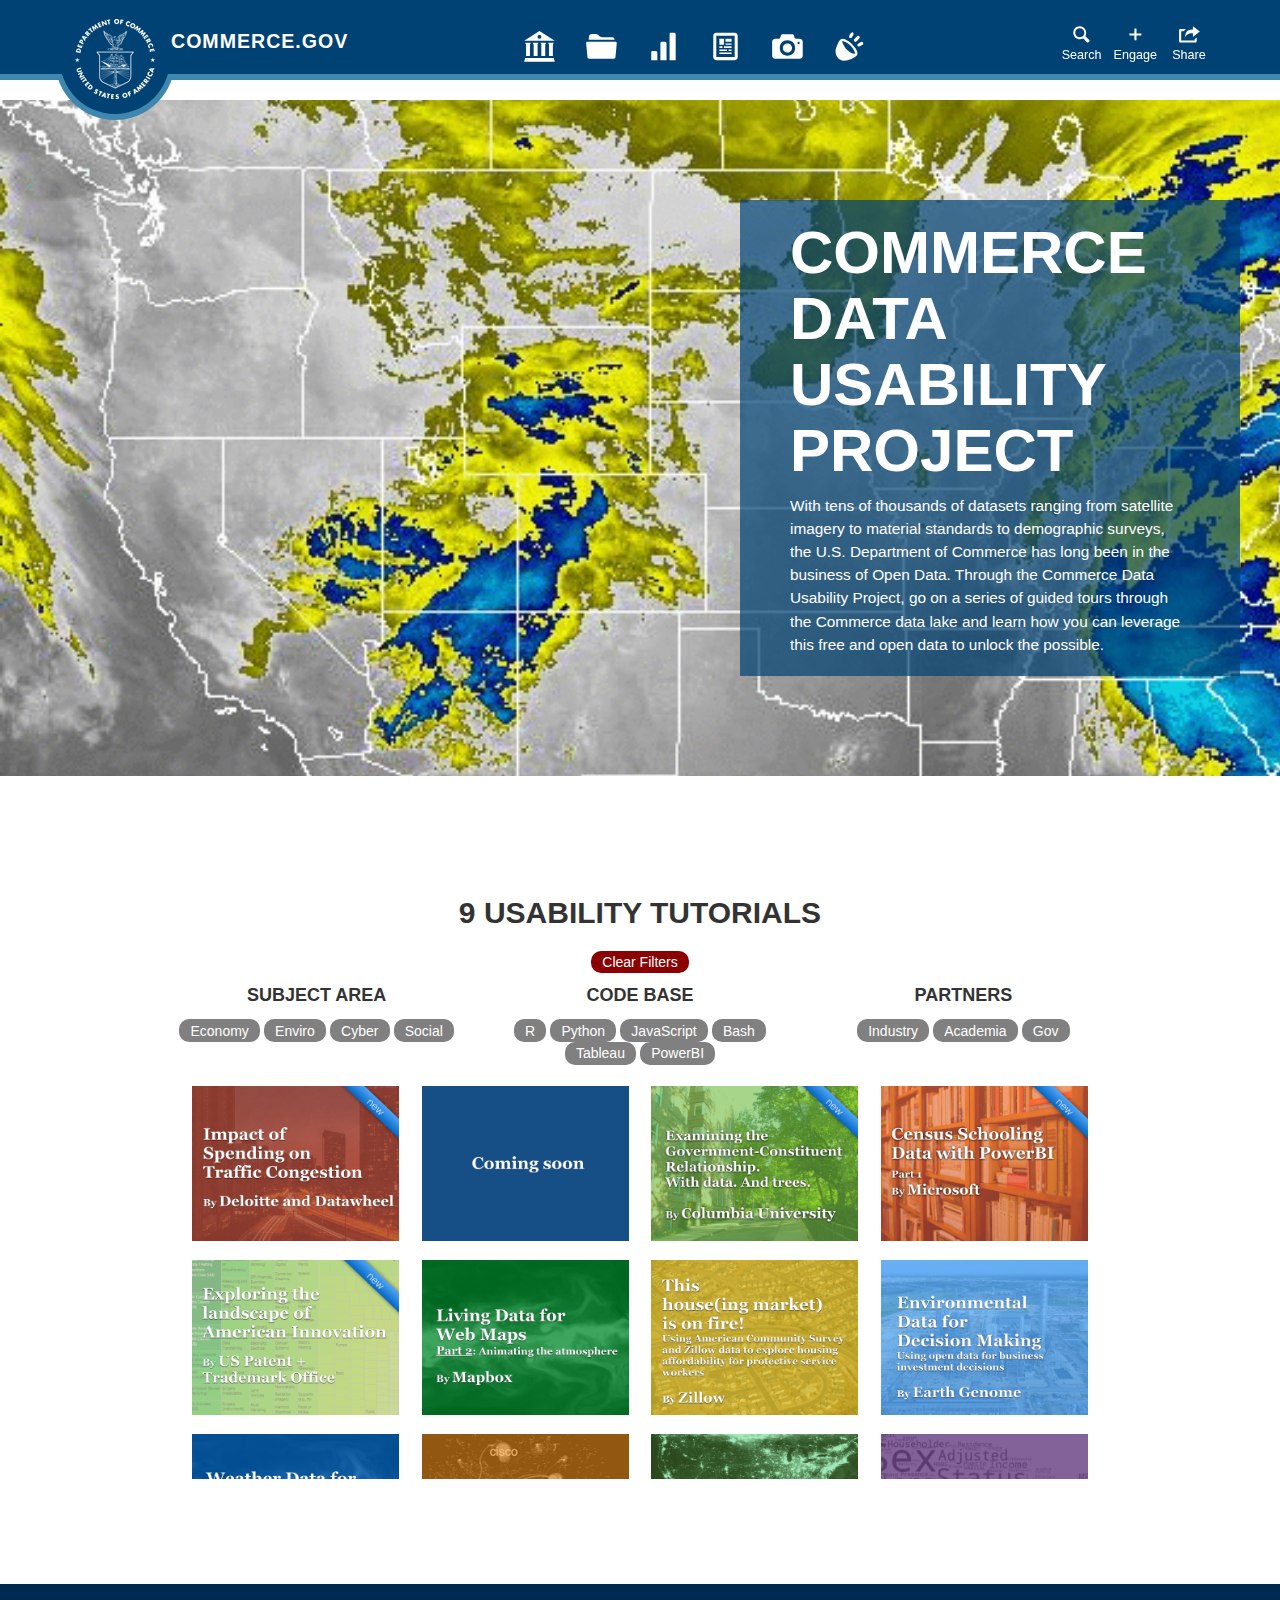
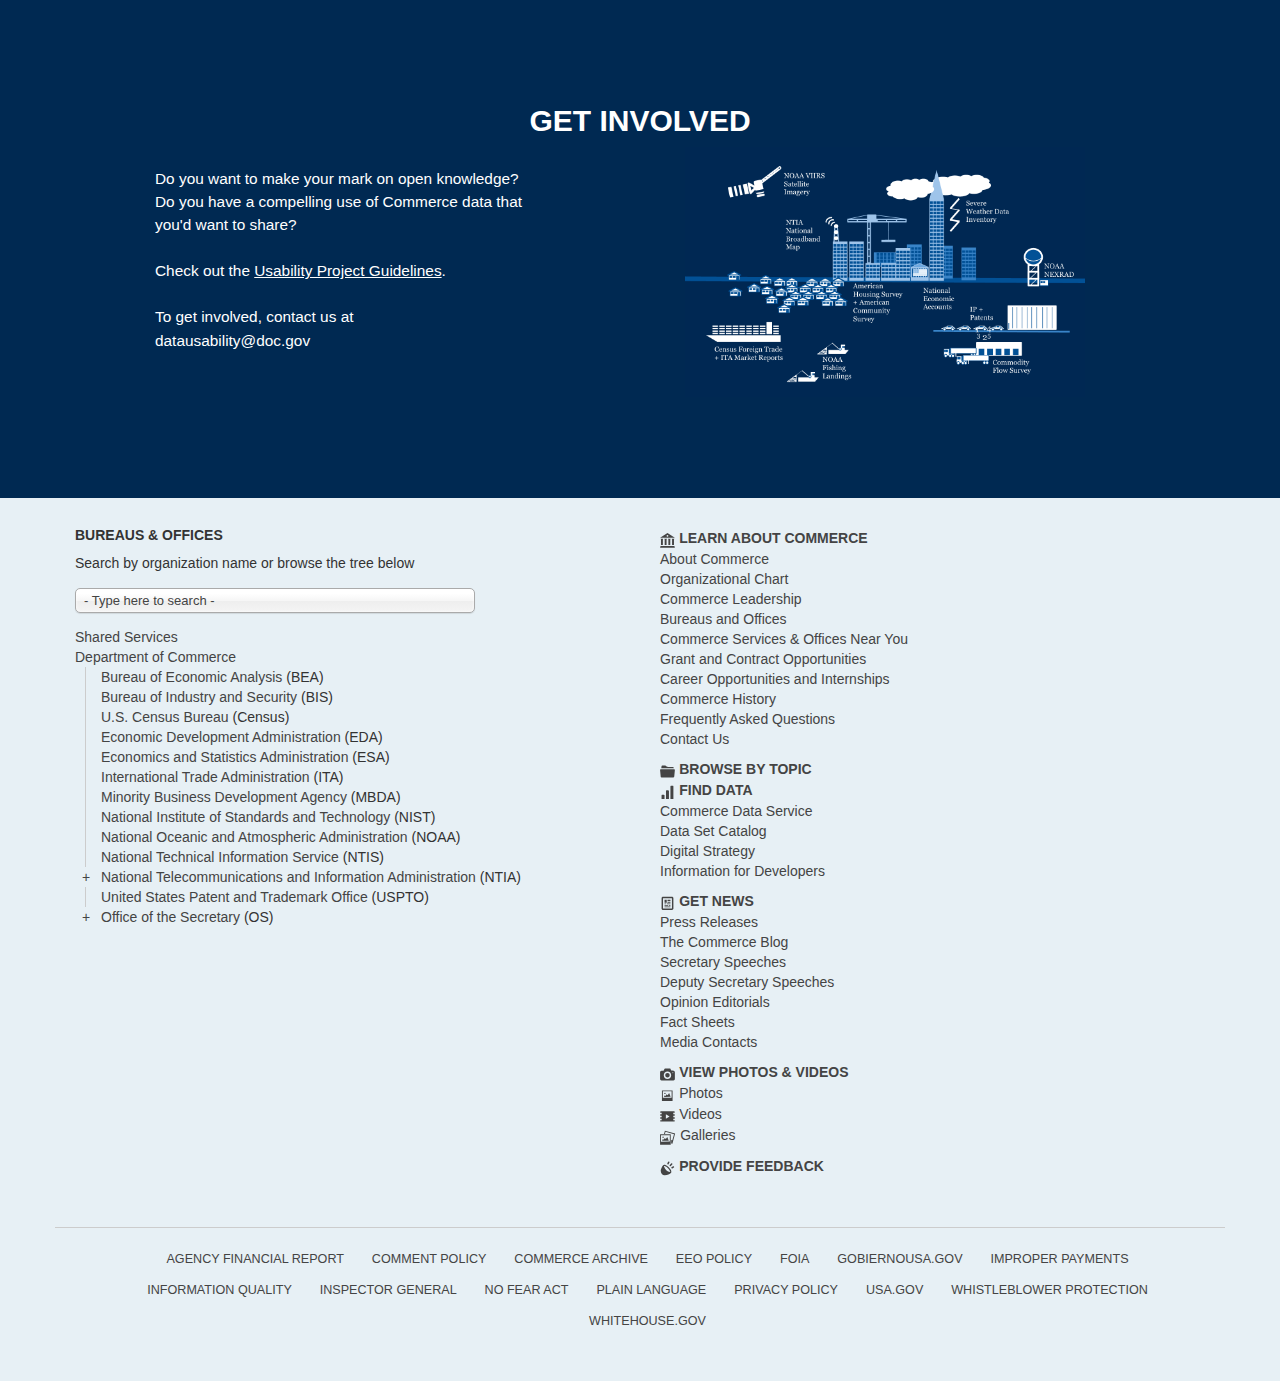
==== index.html @ dc092619 "Update index.html" ====
<!DOCTYPE html>
<!-- Commerce Data Usability Project -->
<html lang="en" dir="ltr" class="js no-touch borderradius video"><head><meta http-equiv="Content-Type" content="text/html; charset=UTF-8">
<meta http-equiv="X-UA-Compatible" content="IE=edge,chrome=1">
<meta charset="utf-8">
<meta http-equiv="X-UA-Compatible" content="IE=edge">
<link rel="shortcut icon" href="https://www.commerce.gov/sites/all/themes/doc/doc_theme/favicon.ico" type="image/vnd.microsoft.icon">
<link rel="image_src" href="img/CDS-horizontal-v2.jpg" />
<meta name="viewport" content="initial-scale=1">
<meta name="viewport" content="width=device-width, initial-scale=1.0, user-scalable=yes">
<meta name="MobileOptimized" content="width">
<meta name="description" content="The Commerce Data Usability Project">
<meta name="HandheldFriendly" content="true">
<meta name="apple-mobile-web-app-capable" content="yes">
<meta name="generator" content="Drupal 7 (http://drupal.org)">
<link rel="canonical" href="./underlying/Office of the Secretary _ Department of Commerce.html">
<link rel="shortlink" href="https://www.commerce.gov/taxonomy/term/13">
<meta property="og:site_name" content="Department of Commerce">
<meta property="og:type" content="government">
<meta property="og:url" content="https://www.commerce.gov/datausability">
<meta property="og:title" content="Commerce Data Usability Project">
<meta property="og:description" content="Moving from Open Data to Open Knowledge">
<meta name="twitter:card" content="summary_large_image">
<meta name="twitter:site" content="@CommerceGovData">
<meta name="twitter:url" content="https://twitter.com/commercegovdata">
<meta name="twitter:title" content="Commerce Data Usability Project">
<meta name="twitter:description" content="Moving from Open Data to Open Knowledge">
<meta itemprop="name" content="Commerce Data Usability Project">
<meta itemprop="description" content="Moving from Open Data to Open Knowledge">
<title>Data Usability | Department of Commerce</title>
<link type="text/css" rel="stylesheet" href="./underlying/css_xE-rWrJf-fncB6ztZfd2huxqgxu4WO-qwma6Xer30m4.css" media="all">
<link type="text/css" rel="stylesheet" href="./underlying/css_3l3rJTupUJFcm71flPyDkak3QBWPScFnQSEITGHtu1o.css" media="all">
<link type="text/css" rel="stylesheet" href="./underlying/css_KmGK7kK9g3XAfDWNd1V261sD5ZgVeOF2Fhfys8yl97k.css" media="all">
<link type="text/css" rel="stylesheet" href="./underlying/css_8bnZyU5sx3yIx67JORfs-UPjNiaw3nhNIz5Yw99R_DQ.css" media="all">
<link type="text/css" rel="stylesheet" href="./underlying/css_yvdYK71Vr4zmqyx0d7sMNmaVobNjngdI7ctX8hMaSWQ.css" media="screen">
<link type="text/css" rel="stylesheet" href="./underlying/css_w0elIXPPW_4uixrHD6P3H6nfy_ZA333vqSCBbMLv_UY.css" media="all">
<link type="text/css" rel="stylesheet" href="./underlying/css_tD2Ss9zsDpcS4juRVSKPceldVIOU-NNPRK8y5IsirkY.css" media="only screen">

<!--START DATA SERVICE SCRIPTS-->

   <!--Note that this is a custom version of bootstrap-->
    <link rel="stylesheet" href="css/bootstrap.css">

    <link rel="stylesheet" href="css/creative.css" type="text/css">
    <link rel="stylesheet" href="css/parallax.css" type="text/css">
    <script src="js/parallax.js"></script>

    <!--Google Analytics Tracking code for DataUsability Website-->
    <script>
      (function(i,s,o,g,r,a,m){i['GoogleAnalyticsObject']=r;i[r]=i[r]||function(){
      (i[r].q=i[r].q||[]).push(arguments)},i[r].l=1*new Date();a=s.createElement(o),
      m=s.getElementsByTagName(o)[0];a.async=1;a.src=g;m.parentNode.insertBefore(a,m)
      })(window,document,'script','//www.google-analytics.com/analytics.js','ga');

      ga('create', 'UA-72688808-1', 'auto');
      ga('send', 'pageview');

    </script>

<!--END -->
    
    <style>
       
        body.footie{

            font-family: "SourceSansProRegular","Helvetica Neue",Arial,Helvetica,sans-serif;
        }
        #righty{
            text-align:right;
        }
    </style>
    
<!--[if lt IE 9]>
<link type="text/css" rel="stylesheet" href="https://www.commerce.gov/sites/commerce.gov/files/css/css_udXK7NFjCeWFYpbg4hVotP895Ke37CcjuKtuYIlI6KQ.css" media="screen" />
<![endif]-->

<!--[if (lt IE 9)&(!IEMobile 7)]>
<link type="text/css" rel="stylesheet" href="https://www.commerce.gov/sites/commerce.gov/files/css/css_5vMvWmnIqnA30Imo2SwjTAr85br3rSR91p_WWH_ImlQ.css" media="screen" />
<![endif]-->

<!--[if (lt IE 8)&(!IEMobile 7)]>
<link type="text/css" rel="stylesheet" href="https://www.commerce.gov/sites/commerce.gov/files/css/css_jqGE-edCpLqbtdKPnbLhsZyhZz2jYs80i1rmxCFQ5DE.css" media="screen" />
<![endif]-->
<!--[if lt IE 9]>
<script src="/sites/all/themes/doc/doc_theme/scripts/doc-ie78.js"></script>
<![endif]-->
<!--[if lt IE 8]>
<script src="/sites/all/themes/doc/doc_theme/scripts/doc-ie7.js"></script>
<![endif]-->

<div class="fit-vids-style">­<style>               .fluid-width-video-wrapper {                 width: 100%;                              position: relative;                       padding: 0;                            }                                                                                   .fluid-width-video-wrapper iframe,        .fluid-width-video-wrapper object,        .fluid-width-video-wrapper embed {           position: absolute;                       top: 0;                                   left: 0;                                  width: 100%;                              height: 100%;                          }                                       </style></div><script async="" src="./underlying/analytics.js"></script><script src="./underlying/modernizr.min.js"></script>
<script src="./underlying/js_9G5FsdX5Potwksl8IBfHBbgZRu99vAMYBE7nrb1Yne4.js"></script>
<script src="./underlying/js_ZlCFDzQoXfm9wWS6oVWR6ThqUvOvn22eKSXxyCez-g0.js"></script>
<script src="./underlying/js_0Yo5gjQhoxE-AiSLW4QiFqOvvVXywlMJbsmLegP6238.js"></script>
<script src="./underlying/js_uyD5WwW2V7ciIQJxQmfczrhimk89Ulda8UJdKoQP7Ik.js"></script>
<script src="./underlying/js_HbE2XwzjmAgINxgddfJIkmp_TqZJiMR223hyz8f84-0.js"></script>
<script>(function(i,s,o,g,r,a,m){i["GoogleAnalyticsObject"]=r;i[r]=i[r]||function(){(i[r].q=i[r].q||[]).push(arguments)},i[r].l=1*new Date();a=s.createElement(o),m=s.getElementsByTagName(o)[0];a.async=1;a.src=g;m.parentNode.insertBefore(a,m)})(window,document,"script","//www.google-analytics.com/analytics.js","ga");ga("create", "UA-44450756-1", {"cookieDomain":"auto"});ga("set", "anonymizeIp", true);ga("send", "pageview");</script>
<script src="./underlying/js_5nZBQ0tB01aIBptbXt9EeB17jdv_ZLMDfe3PJeywAQA.js"></script>
<script src="./underlying/js_O7AMySnWcbP42_EYyHpLcyNp3scucgnHe7cT7PutAIs.js"></script><style type="text/css">cufon{text-indent:0!important;}@media screen,projection{cufon{display:inline!important;display:inline-block!important;position:relative!important;vertical-align:middle!important;font-size:1px!important;line-height:1px!important;}cufon cufontext{display:-moz-inline-box!important;display:inline-block!important;width:0!important;height:0!important;overflow:hidden!important;text-indent:-10000in!important;}cufon canvas{position:relative!important;}}@media print{cufon{padding:0!important;}cufon canvas{display:none!important;}}</style>
<script src="./underlying/js_bOjt6zaGKW3Ql601Hup9iK7fIzn0qjAbJuy9e8DrGus.js"></script>
<script>jQuery.extend(Drupal.settings, {"basePath":"\/","pathPrefix":"","ajaxPageState":{"theme":"doc_theme","theme_token":"UPDvLCcScJq-0MA6y3Mm0BX7Hb4RsLERq6ZmqdDWI_k","js":{"sites\/all\/modules\/contrib\/menu_minipanels\/js\/menu_minipanels.js":1,"sites\/all\/libraries\/qtip\/jquery.qtip-1.0.0-rc3.min.js":1,"0":1,"1":1,"https:\/\/ips-invite.iperceptions.com\/webValidator.aspx?sdfc=5d169f49-48667-5b0fb26b-53f2-483b-a40b-d984747dd023\u0026lID=1\u0026loc=4Q-WEB2\u0026cD=30\u0026rF=True\u0026iType=1\u0026domainname=1":1,"sites\/all\/modules\/custom\/doc_font_check\/doc_font_check.js":1,"2":1,"3":1,"4":1,"sites\/all\/libraries\/modernizr\/modernizr.min.js":1,"sites\/all\/modules\/contrib\/jquery_update\/replace\/jquery\/1.7\/jquery.min.js":1,"misc\/jquery.once.js":1,"misc\/drupal.js":1,"sites\/all\/libraries\/fitvids\/jquery.fitvids.js":1,"sites\/all\/modules\/contrib\/jquery_update\/replace\/ui\/ui\/minified\/jquery.ui.core.min.js":1,"sites\/all\/modules\/contrib\/jquery_update\/replace\/ui\/ui\/minified\/jquery.ui.widget.min.js":1,"sites\/all\/modules\/contrib\/jquery_update\/replace\/ui\/ui\/minified\/jquery.effects.core.min.js":1,"sites\/all\/modules\/contrib\/jquery_update\/replace\/ui\/ui\/minified\/jquery.ui.accordion.min.js":1,"sites\/all\/modules\/contrib\/jquery_update\/replace\/ui\/ui\/minified\/jquery.ui.tabs.min.js":1,"sites\/all\/modules\/contrib\/jquery_update\/replace\/ui\/ui\/minified\/jquery.effects.highlight.min.js":1,"sites\/all\/modules\/contrib\/fitvids\/fitvids.js":1,"sites\/all\/modules\/contrib\/back_to_top\/js\/back_to_top.js":1,"misc\/collapse.js":1,"sites\/all\/modules\/contrib\/views_slideshow\/js\/views_slideshow.js":1,"sites\/all\/libraries\/chosen\/chosen.jquery.min.js":1,"sites\/all\/modules\/contrib\/ctools\/js\/collapsible-div.js":1,"sites\/all\/modules\/contrib\/field_group\/field_group.js":1,"sites\/all\/modules\/contrib\/ctools\/js\/jump-menu.js":1,"sites\/all\/modules\/contrib\/views_tree\/js\/collapsible.js":1,"sites\/all\/modules\/contrib\/google_analytics\/googleanalytics.js":1,"5":1,"sites\/all\/modules\/contrib\/menu_minipanels\/js\/menu_minipanels.callbacks.js":1,"sites\/all\/modules\/contrib\/table_trash\/js\/table_trash.js":1,"sites\/all\/modules\/contrib\/table_trash\/libraries\/variants\/js\/jquery.dataTables.bugfixed.min.js":1,"sites\/all\/modules\/contrib\/table_trash\/libraries\/variants\/js\/FixedHeader.bugfixed.min.js":1,"sites\/all\/libraries\/datatables\/extras\/FixedColumns\/media\/js\/FixedColumns.min.js":1,"sites\/all\/libraries\/datatables\/extras\/TableTools\/media\/js\/TableTools.min.js":1,"sites\/all\/libraries\/datatables\/extras\/ColReorder\/media\/js\/ColReorderWithResize.js":1,"sites\/all\/modules\/contrib\/table_trash\/libraries\/variants\/js\/datatables.responsive.bugfixed.js":1,"sites\/all\/libraries\/datatables-responsive\/example\/lib\/lodash\/lodash.min.js":1,"sites\/all\/modules\/contrib\/joyride\/inc\/js\/joyride_start_link.js":1,"sites\/all\/modules\/contrib\/chosen\/chosen.js":1,"sites\/all\/themes\/doc\/doc_theme\/scripts\/doc-prevent-multiple-submit.js":1,"sites\/all\/themes\/doc\/doc_theme\/scripts\/doc-show-hide-more.js":1,"sites\/all\/themes\/doc\/doc_theme\/scripts\/doc-scroll.js":1,"sites\/all\/themes\/doc\/doc_theme\/scripts\/doc-media-browser.js":1,"sites\/all\/themes\/doc\/doc_theme\/scripts\/doc-menu-toggle.js":1,"sites\/all\/themes\/doc\/doc_theme\/scripts\/doc-info-toggle.js":1,"sites\/all\/themes\/doc\/doc_theme\/scripts\/doc-tags-toggle.js":1,"sites\/all\/themes\/doc\/doc_theme\/scripts\/jquery.localscroll-1.2.7.js":1,"sites\/all\/themes\/doc\/doc_theme\/scripts\/jquery.scrollTo-1.4.3.1.js":1,"sites\/all\/themes\/doc\/doc_theme\/scripts\/doc-scroll-anchors.js":1,"sites\/all\/themes\/doc\/doc_theme\/scripts\/cufon\/cufon-yui.js":1,"sites\/all\/themes\/doc\/doc_theme\/scripts\/cufon\/docfont_400.font.js":1,"sites\/all\/themes\/doc\/doc_theme\/scripts\/cufon\/docfont.js":1,"sites\/all\/themes\/doc\/doc_theme\/scripts\/doc-chrome-render-bug.js":1,"sites\/all\/themes\/doc\/doc_theme\/scripts\/doc-tabs.js":1,"sites\/all\/themes\/doc\/doc_theme\/scripts\/doc-ui-effects.js":1,"sites\/all\/themes\/doc\/doc_theme\/scripts\/doc-tooltip-help.js":1,"sites\/all\/themes\/doc\/doc_theme\/scripts\/doc-icon-columns.js":1,"sites\/all\/themes\/doc\/doc_theme\/scripts\/doc-hide-empty-fieldset.js":1,"sites\/all\/themes\/doc\/doc_theme\/scripts\/doc-login-button.js":1,"sites\/all\/themes\/doc\/doc_theme\/scripts\/doc-holiday.js":1,"sites\/all\/themes\/doc\/doc_theme\/scripts\/doc-tools-menu.js":1,"sites\/all\/themes\/doc\/doc_theme\/scripts\/doc-responsive-tables.js":1,"sites\/all\/themes\/adaptivetheme\/at_core\/scripts\/scalefix.js":1},"css":{"modules\/system\/system.base.css":1,"modules\/system\/system.menus.css":1,"modules\/system\/system.messages.css":1,"modules\/system\/system.theme.css":1,"sites\/all\/libraries\/chosen\/chosen.css":1,"sites\/all\/modules\/contrib\/chosen\/css\/chosen-drupal.css":1,"misc\/ui\/jquery.ui.core.css":1,"misc\/ui\/jquery.ui.theme.css":1,"misc\/ui\/jquery.ui.accordion.css":1,"misc\/ui\/jquery.ui.tabs.css":1,"sites\/all\/modules\/contrib\/calendar\/css\/calendar_multiday.css":1,"modules\/comment\/comment.css":1,"sites\/all\/modules\/contrib\/date\/date_api\/date.css":1,"sites\/all\/modules\/contrib\/date\/date_popup\/themes\/datepicker.1.7.css":1,"sites\/all\/modules\/contrib\/date\/date_repeat_field\/date_repeat_field.css":1,"sites\/all\/modules\/custom\/doc_font_check\/doc_font_check.css":1,"modules\/field\/theme\/field.css":1,"sites\/all\/modules\/contrib\/fitvids\/fitvids.css":1,"modules\/node\/node.css":1,"modules\/search\/search.css":1,"modules\/user\/user.css":1,"sites\/all\/modules\/contrib\/views\/css\/views.css":1,"sites\/all\/modules\/contrib\/back_to_top\/css\/back_to_top.css":1,"sites\/all\/modules\/contrib\/accordion_menu\/accordion_menu.css":1,"sites\/all\/modules\/contrib\/ckeditor\/css\/ckeditor.css":1,"sites\/all\/modules\/contrib\/ctools\/css\/ctools.css":1,"sites\/all\/modules\/contrib\/openlayers_proximity\/openlayers_proximity.css":1,"sites\/all\/modules\/contrib\/panels\/css\/panels.css":1,"sites\/all\/modules\/contrib\/tagclouds\/tagclouds.css":1,"sites\/all\/modules\/contrib\/views_slideshow\/views_slideshow.css":1,"sites\/all\/modules\/contrib\/field_group\/field_group.css":1,"sites\/all\/modules\/contrib\/addressfield\/addressfield.css":1,"modules\/taxonomy\/taxonomy.css":1,"sites\/all\/modules\/contrib\/ctools\/css\/collapsible-div.css":1,"sites\/all\/modules\/contrib\/views_tree\/css\/collapsible.css":1,"sites\/all\/modules\/contrib\/panels\/plugins\/layouts\/onecol\/onecol.css":1,"sites\/all\/modules\/contrib\/menu_minipanels\/css\/menu_minipanels.css":1,"sites\/all\/libraries\/datatables-responsive\/files\/css\/datatables.responsive.css":1,"sites\/all\/themes\/adaptivetheme\/at_core\/css\/at.layout.css":1,"sites\/all\/themes\/doc\/doc_theme\/css\/global.base.css":1,"sites\/all\/themes\/doc\/doc_theme\/css\/global.styles.css":1,"sites\/all\/themes\/doc\/doc_theme\/doc_galleria_theme\/galleria.doc.css":1,"sites\/all\/themes\/doc\/doc_theme\/fonts\/docfont\/docfont.css":1,"sites\/all\/themes\/doc\/doc_theme\/fonts\/source-sans-pro\/stylesheet.css":1,"sites\/all\/themes\/doc\/doc_theme\/css\/colors.css":1,"sites\/all\/themes\/doc\/doc_theme\/css\/color_scheme.css":1,"public:\/\/adaptivetheme\/doc_theme_files\/doc_theme.responsive.layout.css":1,"public:\/\/adaptivetheme\/doc_theme_files\/doc_theme.responsive.styles.css":1,"public:\/\/adaptivetheme\/doc_theme_files\/doc_theme.lt-ie9.layout.css":1,"sites\/all\/themes\/doc\/doc_theme\/css\/lt-ie9.css":1,"sites\/all\/themes\/doc\/doc_theme\/css\/lt-ie8.css":1}},"field_group":{"div":"full"},"chosen":{"selector":"select:visible\r\nselect:not([name*=\u0027day\u0027],[name*=\u0027year\u0027],[name*=\u0027month\u0027],[name$=\u0027_op\u0027],[name*=\u0027items_per_page\u0027])","minimum_single":5,"minimum_multiple":5,"minimum_width":200,"options":{"disable_search":false,"disable_search_threshold":0,"search_contains":true,"placeholder_text_multiple":"Choose some options","placeholder_text_single":"Choose an option","no_results_text":"No results match","inherit_select_classes":true}},"urlIsAjaxTrusted":{"\/office-secretary":true,"\/":true,"https:\/\/search.commerce.gov\/search":true},"back_to_top":{"back_to_top_button_trigger":"100","back_to_top_prevent_on_mobile":0,"back_to_top_prevent_in_admin":0,"back_to_top_button_type":"image","back_to_top_button_text":"Back to top","#attached":{"library":[["system","ui"]]}},"views_tree_setting":{"doc_orgs_groups":"collapsed"},"fitvids":{"custom_domains":[],"selectors":["body"],"simplifymarkup":true},"googleanalytics":{"trackOutbound":1,"trackMailto":1,"trackDownload":1,"trackDownloadExtensions":"7z|aac|arc|arj|asf|asx|avi|bin|csv|doc|exe|flv|gif|gz|gzip|hqx|jar|jpe?g|js|mp(2|3|4|e?g)|mov(ie)?|msi|msp|pdf|phps|png|ppt|qtm?|ra(m|r)?|sea|sit|tar|tgz|torrent|txt|wav|wma|wmv|wpd|xls|xml|z|zip"},"menuMinipanels":{"panels":{"panel_664":{"position":{"target":"false","target_custom":"","type":"absolute","corner":{"target":"rightBottom","tooltip":"rightTop"}},"show":{"delay":"0","when":{"event":"click"},"effect":{"type":"false","length":"0"}},"hide":{"delay":"60000","effect":{"type":"false","length":"0"}},"style":{"name":"light","width":{"min":"0","max":"500"},"border":{"width":"0","color":"#d3d3d3","radius":"0"}},"mlid":"664"},"panel_1121":{"position":{"target":"false","target_custom":"","type":"absolute","corner":{"target":"bottomRight","tooltip":"rightTop"}},"show":{"delay":"0","when":{"event":"click"},"effect":{"type":"false","length":"0"}},"hide":{"delay":"60000","effect":{"type":"false","length":"0"}},"style":{"name":"light","width":{"min":"0","max":"250"},"border":{"width":"3","color":"#d3d3d3","radius":"0"}},"mlid":"1121"}}},"table_trash":{".table-export-col1 table,table.table-export-col1":{"sDom":"T\u003C\u0022clear\u0022\u003Elfrtip","bFilter":1,"bSort":true,"bPaginate":false,"sPaginationType":"","iDisplayLength":-1,"bLengthChange":false,"bFixedHeader":false,"oTableTools":{"sSwfPath":"\/sites\/all\/libraries\/datatables\/extras\/TableTools\/media\/swf\/copy_csv_xls_pdf.swf"},"iExpandCol":0,"iBreakpointPhone":480,"iBreakpointTablet":768,"aiHideColsTablet":[2,3,4,5,6,7,8],"aiHideColsPhone":[1,2,3,4,5,6,7,8]},".table-export-col2 table, table.table-export-col2":{"sDom":"T\u003C\u0022clear\u0022\u003Elfrtip","bFilter":1,"bSort":true,"bPaginate":false,"sPaginationType":"","iDisplayLength":-1,"bLengthChange":false,"bFixedHeader":false,"oTableTools":{"sSwfPath":"\/sites\/all\/libraries\/datatables\/extras\/TableTools\/media\/swf\/copy_csv_xls_pdf.swf"},"iExpandCol":1,"iBreakpointPhone":480,"iBreakpointTablet":768,"aiHideColsTablet":[2,3,4,5,6,7,8],"aiHideColsPhone":[0,2,3,4,5,6,7,8]}},"adaptivetheme":{"doc_theme":{"layout_settings":{"bigscreen":"three-col-grail","tablet_landscape":"three-col-grail","tablet_portrait":"one-col-vert","smalltouch_landscape":"one-col-vert","smalltouch_portrait":"one-col-stack"},"media_query_settings":{"bigscreen":"only screen and (min-width:1025px)","tablet_landscape":"only screen and (min-width:769px) and (max-width:1024px)","tablet_portrait":"only screen and (min-width:481px) and (max-width:768px)","smalltouch_landscape":"only screen and (min-width:321px) and (max-width:480px)","smalltouch_portrait":"only screen and (max-width:320px)"}}}});</script>
<!-- We participate in the US government's analytics program. See the data at analytics.usa.gov. --><script src="./underlying/Universal-Federated-Analytics-Min.js" type="text/javascript" id="_fed_an_ua_tag"></script><!--[if lte IE 8]>
<script src="https://www.commerce.gov/sites/all/themes/doc/doc_theme/scripts/pie/PIE.js?o17z2r"></script>
<script src="https://www.commerce.gov/sites/all/themes/doc/doc_theme/scripts/doc-ie-corners.js?o17z2r"></script>
<![endif]-->
<!--[if lt IE 9]>
<script src="https://www.commerce.gov/sites/all/themes/adaptivetheme/at_core/scripts/html5.js?o17z2r"></script>
<![endif]-->
<script type="text/javascript" src="./underlying/remote.loader.js"></script><link type="text/css" href="./underlying/sayt.css" rel="stylesheet" media="screen"><script type="text/javascript" src="./underlying/sayt_loader_libs.js"></script><script type="text/javascript" src="./underlying/stats.js"></script></head>
<body class="html not-front not-logged-in no-sidebars page-taxonomy page-taxonomy-term page-taxonomy-term- page-taxonomy-term-13 sidebar-second atr-7.x-3.x atv-7.x-3.2 site-name-department-of-commerce section-office-secretary jquery-once-1-processed font font-checked">
  <div id="skip-link" class="nocontent">
    <a href="https://www.commerce.gov/office-secretary#main-content" class="element-invisible element-focusable">Skip to main content</a>
  </div>
    
<div id="page-wrapper">
  <div id="page" class="page">

    <div id="header-wrapper">
      <div class="container clearfix">
        <header id="header" class="clearfix" role="banner">

                      <!-- start: Branding -->
            <div id="branding" class="branding-elements clearfix circle-logo" style="padding: 0px;">

                              <div id="logo">
                  <div class="inner-logo-wrapper">
                    <a href="https://www.commerce.gov/"><img class="site-logo" src="./underlying/logo.png" alt="Department of Commerce"></a>                  </div>
                </div>
              
                              <!-- start: Site name and Slogan hgroup -->
                <hgroup class="h-group" id="name-and-slogan">

                                      <h1 class="alt-sitename"><a class="active" title="Home page" href="https://www.commerce.gov/">Commerce.gov</a></h1>
                  
                                      <h1 id="site-name"><a href="https://www.commerce.gov/" title="Home page">Department of Commerce</a></h1>
                  
                  
                  
                </hgroup><!-- /end #name-and-slogan -->
              

            </div><!-- /end #branding -->
                  <div class="region region-header"><div class="region-inner clearfix"><nav id="block-system-main-menu" class="block block-system block-menu odd first block-count-1 block-region-header block-main-menu" role="navigation"><div class="block-inner clearfix">  
      <h2 class="block-title">Main menu</h2>
  
  <ul class="menu clearfix"><li class="first leaf menu1113 joyride-start-link"><a href="https://www.commerce.gov/%23" title="Take a tour of this page" class="icon-binoculars menu-highlight joyride-start-link blink"><div class="menu-link-wrapper"><span>Take a Tour</span></div></a></li>
<li class="collapsed menu672"><a href="https://www.commerce.gov/about" class="icon-commerce-bldg"><div class="menu-link-wrapper"><span>Learn About Commerce</span></div></a></li>
<li class="leaf menu1179"><a href="https://www.commerce.gov/topics" class="icon-folder"><div class="menu-link-wrapper"><span>Browse by Topic</span></div></a></li>
<li class="collapsed menu780"><a href="https://www.commerce.gov/economicindicators" class="icon-bar"><div class="menu-link-wrapper"><span>Find Data</span></div></a></li>
<li class="leaf menu528"><a href="https://www.commerce.gov/news" class="icon-news"><div class="menu-link-wrapper"><span>Get News</span></div></a></li>
<li class="expanded menu723"><a href="https://www.commerce.gov/media" class="icon-camera" fonticon="0"><div class="menu-link-wrapper"><span>View Photos &amp; Videos</span></div></a><ul class="menu clearfix"><li class="first leaf menu881"><a href="https://www.commerce.gov/media/photos" class="icon-image"><div class="menu-link-wrapper"><span>Photos</span></div></a></li>
<li class="leaf menu879"><a href="https://www.commerce.gov/media/videos" class="icon-video"><div class="menu-link-wrapper"><span>Videos</span></div></a></li>
<li class="last leaf menu880"><a href="https://www.commerce.gov/media/galleries" class="icon-gallery"><div class="menu-link-wrapper"><span>Galleries</span></div></a></li>
</ul></li>
<li class="last leaf menu719"><a href="https://www.commerce.gov/form/commercegov-feedback" class="icon-sound" fonticon="0"><div class="menu-link-wrapper"><span>Provide Feedback</span></div></a></li>
</ul>
  </div></nav><nav id="block-menu-menu-tools" class="block block-menu even last block-count-2 block-region-header block-menu-tools" role="navigation"><div class="block-inner clearfix">  
      <h2 class="block-title">Tools</h2>
  
  <ul class="menu clearfix"><li class="first leaf menu502"><a href="https://www.commerce.gov/search" class="search icon-search menu-minipanel menu-minipanel-664 minipanel-processed"><div class="menu-link-wrapper"><span>Search</span></div></a></li>
<li class="leaf menu670"><a href="https://www.commerce.gov/engage" class="icon-plus menu-minipanel menu-minipanel-1121 minipanel-processed" fonticon="0"><div class="menu-link-wrapper"><span>Engage</span></div></a></li>
<li class="last leaf menu696"><a href="http://www.addthis.com/bookmark.php?v=300&amp;winname=addthis&amp;pub=ra-4e384dd26e6802bf" title="Share this page to your favorite social tools" class="icon-export" target="_blank"><div class="menu-link-wrapper"><span>Share</span></div></a></li>
</ul>
  </div></nav></div></div>
        </header>
      </div>
    </div>

    
<!--DATA SERVICE: START-->

<!--Intro section-->
     <section class=" datacorps scroll">
        <div class="container" id="righty">
                    <div class="row">

                        <div class="col-lg-7 col-md-5 col-sm-4 col-xs-0 text-right boxer">

                        </div>
                        <div class="col-lg-5 col-md-7 col-sm-8 col-xs-12    text-left boxer" style="background-color: rgba(0, 66, 115, 0.7);color:white">
                            <div class="service-box"  >
                                <h2><span style="font-size:200%;font-weight:100%" >
                                    COMMERCE<br>DATA <br>USABILITY <br>PROJECT</span></h2>
                                <p style="font-size:110%"> With tens of thousands of datasets ranging from satellite imagery to material standards to demographic surveys, the U.S. Department of Commerce has long been in the business of Open Data. Through the Commerce Data Usability Project, go on a series of guided tours through the Commerce data lake and learn how you can leverage this free and open data to unlock the possible.</p><br>
                            </div>
                        </div>
                    </div>
                </div>
    </section>
      

<!-- Intro Section-->
<!--<section class="bg-primary datacorps" id="about">
        <div class="container">
            <div class="row">
                    <div class="col-lg-6 col-md-5 ">
                            <div class="service-box">
                                <h2><font color = "white" style>
                                    FROM OPEN DATA <br> TO OPEN KNOWLEDGE</font></h2>

                                <p color = "white" style="font-size:110%" >Open data is just the first step to opening up knowledge, and here at the U.S. Department of Commerce, we believe that contextualization and illumination are a critical part of data delivery. Ready to build the next big thing? Get off to a running start with tutorials that will walk you through each phase of the data discovery process, from initial data touch through preprocessing, joining, analysis and visualization.</p><br>

                            </div>
                        </div>
                   <div class="col-lg-5 col-md-5 ">

<iframe width="560" height="315" src="https://www.youtube-nocookie.com/embed/fcvg4GpA2Qg?rel=0&amp;showinfo=0" frameborder="0" allowfullscreen></iframe>

                       </a>
                       
               
            </div>
        </div>
    </section>
-->

      
<!--Gallery Section-->
    <section class=" datacorps" >
        <div class="container">
         <div class="row">
                <div class="col-lg-12 col-md-12 text-center   boxer">
                  <h2> 9 USABILITY TUTORIALS</h2> 
                    <iframe name = "frame2"  src="mixitup/index.html"  width="100%" height="540px"  frameborder="0" scrolling="no"></iframe>
                </div>
        </div>
                        
        </div>

    </section>

<!-- Contact Section-->
<section class="bg-primary datacorps" id="contact">
        <div class="container">
            <div class="row">
                <div class="col-lg-12 text-center   boxer">
                  <h2> GET INVOLVED</h2> 
                
                </div>
            </div>
            <div class="row">
                    <div class="col-lg-6 col-md-5 ">
                         <div class="service-box">
                                <p color = "white" style="font-size:110%" class="text-left">
                                    Do you want to make your mark on open knowledge? <br>Do you have a compelling use of Commerce data that you'd want to share? <br><br>Check out the 
                                    <a href="docs/CDUP Guidelines.pdf" style="color:white" download> <strong><u>Usability Project Guidelines</u></strong></a>. <br><br>To get involved, contact us at <br><strong><a href="mailto:datausability@doc.gov " style="color:white;font-weight:500">datausability@doc.gov</a> </strong>
                                </p>
                        </div>
                </div>
                <div class="col-lg-5 col-md-5 ">
                           
                   <img alt = "diagram" src="img/Slide_v2.png" width="80%"/>
                </div>
                   <div class="col-lg-7  text-left ">
                      
                    </div>
            </div>
        </div>
    </section>
    <script src="js/bootstrap.js"></script>
 <!--DATA SERVICE: END-->

    
    
    
   

          <div id="tertiary-content-wrapper">
        <div class="container clearfix">
                    <div class="region region-tertiary-content"><div class="region-inner clearfix"><section id="block-views-doc-orgs-groups-block-1" class="block block-views odd first block-count-4 block-region-tertiary-content block-doc-orgs-groups-block-1"><div class="block-inner clearfix">  
      <h2 class="block-title">Bureaus &amp; Offices</h2>
  
  <div class="block-content content"><div class="view view-doc-orgs-groups view-id-doc_orgs_groups view-display-id-block_1 org-list collapse-level-2 view-dom-id-800fad236c953b922a757b624478c226">
            <div class="view-header">
      <p>Search by organization name or browse the tree below</p>
    </div>
  
  
      <div class="attachment attachment-before">
      <div class="view view-doc-orgs-groups view-id-doc_orgs_groups view-display-id-attachment_1">
        
  
  
      <div class="view-content">
      <form action="./underlying/Office of the Secretary _ Department of Commerce.html" method="post" id="ctools-jump-menu" accept-charset="UTF-8"><div><div class="form-item form-type-select form-item-jump">
 <select class="ctools-jump-menu-select ctools-jump-menu-change form-select ctools-jump-menu-processed chosen-processed" id="edit-jump" name="jump" style="display: none;"><option value="" selected="selected">- Type here to search -</option><option value="ff42c2b7d35d91c2383c05fab4cc6340::/bureau-economic-analysis">  
          Bureau of Economic Analysis    
          (BEA)  </option><option value="cc0e68816dbe96ed3c9e376e16253a24::/bureau-industry-and-security">  
          Bureau of Industry and Security    
          (BIS)  </option><option value="8c936ba36adf79f3f8cdf95b5f763e5d::/os/center-faith-based-and-neighborhood-partnerships">  
          Center for Faith-based and Neighborhood Partnerships    
            </option><option value="77093f1b72306546b91838cc4930ab2e::/department-commerce">  
          Department of Commerce    
            </option><option value="707f97fec30d469ada0e26ec03475f73::/economic-development-administration">  
          Economic Development Administration    
          (EDA)  </option><option value="071527e565725dc03004e7a8a71cd023::/economics-and-statistics-administration">  
          Economics and Statistics Administration    
          (ESA)  </option><option value="e0c7b33c37fd414440f90d58a5ae1b3f::/ntia/first-responder-network-authority-firstnet">  
          First Responder Network Authority (FirstNet)    
            </option><option value="b5adba8dc0048e423e258bfd4a3425d0::/international-trade-administration">  
          International Trade Administration    
          (ITA)  </option><option value="3abc27ad8d6a767aea013d8fbec5468d::/minority-business-development-agency">  
          Minority Business Development Agency    
          (MBDA)  </option><option value="9bf8b92e2da1f2148e721225f2b81de8::/national-institute-standards-and-technology">  
          National Institute of Standards and Technology    
          (NIST)  </option><option value="d0c8fcbe6f8af12275f69367a520bb5c::/national-oceanic-and-atmospheric-administration">  
          National Oceanic and Atmospheric Administration    
          (NOAA)  </option><option value="eae350a5a826193b9639523012276564::/national-technical-information-service">  
          National Technical Information Service    
          (NTIS)  </option><option value="5a38dcbf7ca0a5962094ceeffaf423f4::/national-telecommunications-and-information-administration">  
          National Telecommunications and Information Administration    
          (NTIA)  </option><option value="e1b854f8837d0714c0e66453d1c4f8da::/os/olia/native-american-affairs">  
          Native American Affairs    
            </option><option value="34258e0ed6cdc574587ae85732029a62::/os/office-business-liaison">  
          Office of Business Liaison    
          (OBL)  </option><option value="2484107e43bf0102ab6e9ab703a4c56e::/os/office-executive-secretariat">  
          Office of Executive Secretariat    
            </option><option value="d7a1a701a12d9dcaab15258ed99f91f6::/os/office-general-counsel">  
          Office of General Counsel    
          (OGC)  </option><option value="6b95408753064aae36e2f499c1613249::/os/office-inspector-general-oig">  
          Office of Inspector General (OIG)    
            </option><option value="844ffaeb94fae8bceb88ecd6317783a6::/os/office-legislative-and-intergovernmental-affairs">  
          Office of Legislative and Intergovernmental Affairs    
          (OLIA)  </option><option value="681df22076ed6ccd864b27728c1490ff::/os/office-policy-and-strategic-planning">  
          Office of Policy and Strategic Planning    
          (OPSP)  </option><option value="4b93d8a7af868f93cc5dd5c86ec8a022::/os/office-public-affairs">  
          Office of Public Affairs    
          (OPA)  </option><option value="7e63428fd61cac709b3c0f9fe6c21060::/os/office-chief-financial-officer-and-assistant-secretary-administration">  
          Office of the Chief Financial Officer and Assistant Secretary for Administration    
          (CFO/ASA)  </option><option value="aa21c848c43e4a30f7c6060be9e76826::/os/office-chief-information-officer">  
          Office of the Chief Information Officer    
          (OCIO)  </option><option value="6a4ff187abc47fc86dbead3e80510692::/os/office-chief-staff">  
          Office of the Chief of Staff    
            </option><option value="9767ec40f73dd6893be955c3222d64b7::/os/office-deputy-secretary">  
          Office of the Deputy Secretary    
            </option><option value="9f7dcbcc4a7aecbd71b60e3d5819d4f0::/office-secretary">  
          Office of the Secretary    
          (OS)  </option><option value="239f540a049ac2a6663513c93fb936ba::/os/office-white-house-liaison">  
          Office of White House Liaison    
            </option><option value="52518f6d42f53d39751c5fbdb83d95cf::/shared-services">  
          Shared Services    
            </option><option value="51dd262c54daa90ff19f7772ef714b3f::/us-census-bureau">  
          U.S. Census Bureau    
          (Census)  </option><option value="a1af5e281b271da1f45d0a0a86646ee0::/united-states-patent-and-trademark-office">  
          United States Patent and Trademark Office    
          (USPTO)  </option></select><div class="chosen-container chosen-container-single ctools-jump-menu-select ctools-jump-menu-change form-select ctools-jump-menu-processed chosen-processed" style="width: 400px;" title="" id="edit_jump_chosen"><a class="chosen-single" tabindex="-1"><span>- Type here to search -</span><div><b></b></div></a><div class="chosen-drop"><div class="chosen-search"><input type="text" autocomplete="off"></div><ul class="chosen-results"></ul></div></div>
</div>
<input class="ctools-jump-menu-button ctools-jump-menu-hide form-submit ctools-jump-menu-processed" type="submit" id="edit-go" name="op" value="Go" style="display: none;"><input type="hidden" name="form_build_id" value="form-C7giFQx_hnMYMM9T9jVCeX0mNLCbBkuxqAcs42Ls_qM">
<input type="hidden" name="form_id" value="ctools_jump_menu">
</div></form>    </div>
  
  
  
  
  
  
</div>    </div>
  
      <div class="view-content">
      <div class="item-list"><ul><li class="even first">  
  <span class="views-field views-field-name">        <span class="field-content"><a href="https://www.commerce.gov/shared-services">Shared Services</a></span>  </span>  
  <span class="views-field views-field-field-acronym">        <span class="field-content"></span>  </span></li><li class="odd last views_tree_parent views_tree_collapsed"><div class="views_tree_link views_tree_link_collapsed"><a href="https://www.commerce.gov/office-secretary#" class="views_tree-processed">Operation</a></div>  
  <span class="views-field views-field-name">        <span class="field-content"><a href="https://www.commerce.gov/department-commerce">Department of Commerce</a></span>  </span>  
  <span class="views-field views-field-field-acronym">        <span class="field-content"></span>  </span><div class="item-list" style="display: none;"><ul><li class="even first">  
  <span class="views-field views-field-name">        <span class="field-content"><a href="https://www.commerce.gov/bureau-economic-analysis">Bureau of Economic Analysis</a></span>  </span>  
  <span class="views-field views-field-field-acronym">        <span class="field-content">(BEA)</span>  </span></li><li class="odd">  
  <span class="views-field views-field-name">        <span class="field-content"><a href="https://www.commerce.gov/bureau-industry-and-security">Bureau of Industry and Security</a></span>  </span>  
  <span class="views-field views-field-field-acronym">        <span class="field-content">(BIS)</span>  </span></li><li class="even">  
  <span class="views-field views-field-name">        <span class="field-content"><a href="https://www.commerce.gov/us-census-bureau">U.S. Census Bureau</a></span>  </span>  
  <span class="views-field views-field-field-acronym">        <span class="field-content">(Census)</span>  </span></li><li class="odd">  
  <span class="views-field views-field-name">        <span class="field-content"><a href="https://www.commerce.gov/economic-development-administration">Economic Development Administration</a></span>  </span>  
  <span class="views-field views-field-field-acronym">        <span class="field-content">(EDA)</span>  </span></li><li class="even">  
  <span class="views-field views-field-name">        <span class="field-content"><a href="https://www.commerce.gov/economics-and-statistics-administration">Economics and Statistics Administration</a></span>  </span>  
  <span class="views-field views-field-field-acronym">        <span class="field-content">(ESA)</span>  </span></li><li class="odd">  
  <span class="views-field views-field-name">        <span class="field-content"><a href="https://www.commerce.gov/international-trade-administration">International Trade Administration</a></span>  </span>  
  <span class="views-field views-field-field-acronym">        <span class="field-content">(ITA)</span>  </span></li><li class="even">  
  <span class="views-field views-field-name">        <span class="field-content"><a href="https://www.commerce.gov/minority-business-development-agency">Minority Business Development Agency</a></span>  </span>  
  <span class="views-field views-field-field-acronym">        <span class="field-content">(MBDA)</span>  </span></li><li class="odd">  
  <span class="views-field views-field-name">        <span class="field-content"><a href="https://www.commerce.gov/national-institute-standards-and-technology">National Institute of Standards and Technology</a></span>  </span>  
  <span class="views-field views-field-field-acronym">        <span class="field-content">(NIST)</span>  </span></li><li class="even">  
  <span class="views-field views-field-name">        <span class="field-content"><a href="https://www.commerce.gov/national-oceanic-and-atmospheric-administration">National Oceanic and Atmospheric Administration</a></span>  </span>  
  <span class="views-field views-field-field-acronym">        <span class="field-content">(NOAA)</span>  </span></li><li class="odd">  
  <span class="views-field views-field-name">        <span class="field-content"><a href="https://www.commerce.gov/national-technical-information-service">National Technical Information Service</a></span>  </span>  
  <span class="views-field views-field-field-acronym">        <span class="field-content">(NTIS)</span>  </span></li><li class="even views_tree_parent views_tree_collapsed"><div class="views_tree_link views_tree_link_collapsed"><a href="https://www.commerce.gov/office-secretary#" class="views_tree-processed">Operation</a></div>  
  <span class="views-field views-field-name">        <span class="field-content"><a href="https://www.commerce.gov/national-telecommunications-and-information-administration">National Telecommunications and Information Administration</a></span>  </span>  
  <span class="views-field views-field-field-acronym">        <span class="field-content">(NTIA)</span>  </span><div class="item-list" style="display: none;"><ul><li class="even first last">  
  <span class="views-field views-field-name">        <span class="field-content"><a href="https://www.commerce.gov/ntia/first-responder-network-authority-firstnet">First Responder Network Authority (FirstNet)</a></span>  </span>  
  <span class="views-field views-field-field-acronym">        <span class="field-content"></span>  </span></li></ul></div></li><li class="odd">  
  <span class="views-field views-field-name">        <span class="field-content"><a href="https://www.commerce.gov/united-states-patent-and-trademark-office">United States Patent and Trademark Office</a></span>  </span>  
  <span class="views-field views-field-field-acronym">        <span class="field-content">(USPTO)</span>  </span></li><li class="even last views_tree_parent views_tree_collapsed"><div class="views_tree_link views_tree_link_collapsed"><a href="https://www.commerce.gov/office-secretary#" class="views_tree-processed">Operation</a></div>  
  <span class="views-field views-field-name">        <span class="field-content"><a href="./underlying/Office of the Secretary _ Department of Commerce.html" class="">Office of the Secretary</a></span>  </span>  
  <span class="views-field views-field-field-acronym">        <span class="field-content">(OS)</span>  </span><div class="item-list" style="display: none;"><ul><li class="even first">  
  <span class="views-field views-field-name">        <span class="field-content"><a href="https://www.commerce.gov/os/office-chief-staff">Office of the Chief of Staff</a></span>  </span>  
  <span class="views-field views-field-field-acronym">        <span class="field-content"></span>  </span></li><li class="odd">  
  <span class="views-field views-field-name">        <span class="field-content"><a href="https://www.commerce.gov/os/office-deputy-secretary">Office of the Deputy Secretary</a></span>  </span>  
  <span class="views-field views-field-field-acronym">        <span class="field-content"></span>  </span></li><li class="even">  
  <span class="views-field views-field-name">        <span class="field-content"><a href="https://www.commerce.gov/os/office-general-counsel">Office of General Counsel</a></span>  </span>  
  <span class="views-field views-field-field-acronym">        <span class="field-content">(OGC)</span>  </span></li><li class="odd">  
  <span class="views-field views-field-name">        <span class="field-content"><a href="https://www.commerce.gov/os/office-executive-secretariat">Office of Executive Secretariat</a></span>  </span>  
  <span class="views-field views-field-field-acronym">        <span class="field-content"></span>  </span></li><li class="even">  
  <span class="views-field views-field-name">        <span class="field-content"><a href="https://www.commerce.gov/os/office-public-affairs">Office of Public Affairs</a></span>  </span>  
  <span class="views-field views-field-field-acronym">        <span class="field-content">(OPA)</span>  </span></li><li class="odd views_tree_parent views_tree_collapsed"><div class="views_tree_link views_tree_link_collapsed"><a href="https://www.commerce.gov/office-secretary#" class="views_tree-processed">Operation</a></div>  
  <span class="views-field views-field-name">        <span class="field-content"><a href="https://www.commerce.gov/os/office-legislative-and-intergovernmental-affairs">Office of Legislative and Intergovernmental Affairs</a></span>  </span>  
  <span class="views-field views-field-field-acronym">        <span class="field-content">(OLIA)</span>  </span><div class="item-list" style="display: none;"><ul><li class="even first last">  
  <span class="views-field views-field-name">        <span class="field-content"><a href="https://www.commerce.gov/os/olia/native-american-affairs">Native American Affairs</a></span>  </span>  
  <span class="views-field views-field-field-acronym">        <span class="field-content"></span>  </span></li></ul></div></li><li class="even">  
  <span class="views-field views-field-name">        <span class="field-content"><a href="https://www.commerce.gov/os/office-business-liaison">Office of Business Liaison</a></span>  </span>  
  <span class="views-field views-field-field-acronym">        <span class="field-content">(OBL)</span>  </span></li><li class="odd">  
  <span class="views-field views-field-name">        <span class="field-content"><a href="https://www.commerce.gov/os/office-policy-and-strategic-planning">Office of Policy and Strategic Planning</a></span>  </span>  
  <span class="views-field views-field-field-acronym">        <span class="field-content">(OPSP)</span>  </span></li><li class="even">  
  <span class="views-field views-field-name">        <span class="field-content"><a href="https://www.commerce.gov/os/office-white-house-liaison">Office of White House Liaison</a></span>  </span>  
  <span class="views-field views-field-field-acronym">        <span class="field-content"></span>  </span></li><li class="odd">  
  <span class="views-field views-field-name">        <span class="field-content"><a href="https://www.commerce.gov/os/center-faith-based-and-neighborhood-partnerships">Center for Faith-based and Neighborhood Partnerships</a></span>  </span>  
  <span class="views-field views-field-field-acronym">        <span class="field-content"></span>  </span></li><li class="even">  
  <span class="views-field views-field-name">        <span class="field-content"><a href="https://www.commerce.gov/os/office-inspector-general-oig">Office of Inspector General (OIG)</a></span>  </span>  
  <span class="views-field views-field-field-acronym">        <span class="field-content"></span>  </span></li><li class="odd">  
  <span class="views-field views-field-name">        <span class="field-content"><a href="https://www.commerce.gov/os/office-chief-financial-officer-and-assistant-secretary-administration">Office of the Chief Financial Officer and Assistant Secretary for Administration</a></span>  </span>  
  <span class="views-field views-field-field-acronym">        <span class="field-content">(CFO/ASA)</span>  </span></li><li class="even last">  
  <span class="views-field views-field-name">        <span class="field-content"><a href="https://www.commerce.gov/os/office-chief-information-officer">Office of the Chief Information Officer</a></span>  </span>  
  <span class="views-field views-field-field-acronym">        <span class="field-content">(OCIO)</span>  </span></li></ul></div></li></ul></div></li></ul></div>    </div>
  
  
  
  
  
  
</div></div>
  </div></section><nav id="block-menu-block-1" class="block block-menu-block no-title even last block-count-5 block-region-tertiary-content block-1" role="navigation"><div class="block-inner clearfix">  
  
  <div class="block-content content"><div class="menu-block-wrapper menu-block-1 menu-name-main-menu parent-mlid-0 menu-level-1">
  <ul class="menu clearfix"><li class="first leaf menu-mlid-1113 menu1113 joyride-start-link"><a href="https://www.commerce.gov/%23" title="Take a tour of this page" class="icon-binoculars menu-highlight joyride-start-link blink"><div class="menu-link-wrapper"><span>Take a Tour</span></div></a></li>
<li class="expanded menu-mlid-672 menu672"><a href="https://www.commerce.gov/about" class="icon-commerce-bldg"><div class="menu-link-wrapper"><span>Learn About Commerce</span></div></a><ul class="menu clearfix"><li class="first leaf has-children menu-mlid-720 menu720"><a href="https://www.commerce.gov/page/about-commerce" fonticon="0"><div class="menu-link-wrapper"><span>About Commerce</span></div></a></li>
<li class="leaf menu-mlid-938 menu938"><a href="https://www.commerce.gov/page/doc-organizational-chart" title="DOC Organizational Chart" fonticon="0"><div class="menu-link-wrapper"><span>Organizational Chart</span></div></a></li>
<li class="leaf menu-mlid-768 menu768"><a href="https://www.commerce.gov/directory/leadership" fonticon="0"><div class="menu-link-wrapper"><span>Commerce Leadership</span></div></a></li>
<li class="leaf menu-mlid-842 menu842"><a href="https://www.commerce.gov/about/bureaus-and-offices"><div class="menu-link-wrapper"><span>Bureaus and Offices</span></div></a></li>
<li class="leaf menu-mlid-1021 menu1021"><a href="http://www.commerce.gov/about-commerce/services" fonticon="0"><div class="menu-link-wrapper"><span>Commerce Services &amp; Offices Near You</span></div></a></li>
<li class="leaf menu-mlid-766 menu766"><a href="https://www.commerce.gov/page/grant-and-contract-opportunities-commerce" fonticon="0"><div class="menu-link-wrapper"><span>Grant and Contract Opportunities</span></div></a></li>
<li class="leaf menu-mlid-767 menu767"><a href="https://www.commerce.gov/page/career-opportunities-and-internships" fonticon="0"><div class="menu-link-wrapper"><span>Career Opportunities and Internships</span></div></a></li>
<li class="leaf menu-mlid-939 menu939"><a href="https://www.commerce.gov/page/commerce-history" title="Listing of Commerce Secretaries" fonticon="0"><div class="menu-link-wrapper"><span>Commerce History</span></div></a></li>
<li class="leaf menu-mlid-765 menu765"><a href="https://www.commerce.gov/page/frequently-asked-questions" fonticon="0"><div class="menu-link-wrapper"><span>Frequently Asked Questions</span></div></a></li>
<li class="last leaf menu-mlid-841 menu841"><a href="https://www.commerce.gov/page/contact-us" fonticon="0"><div class="menu-link-wrapper"><span>Contact Us</span></div></a></li>
</ul></li>
<li class="leaf menu-mlid-1179 menu1179"><a href="https://www.commerce.gov/topics" class="icon-folder"><div class="menu-link-wrapper"><span>Browse by Topic</span></div></a></li>
<li class="expanded menu-mlid-780 menu780"><a href="https://www.commerce.gov/economicindicators" class="icon-bar"><div class="menu-link-wrapper"><span>Find Data</span></div></a><ul class="menu clearfix"><li class="first leaf menu-mlid-2565 menu2565"><a href="https://www.commerce.gov/dataservice/"><div class="menu-link-wrapper"><span>Commerce Data Service</span></div></a></li>
<li class="leaf menu-mlid-1199 menu1199"><a href="https://data.commerce.gov/"><div class="menu-link-wrapper"><span>Data Set Catalog </span></div></a></li>
<li class="leaf menu-mlid-788 menu788"><a href="https://www.commerce.gov/page/digital-strategy" fonticon="0"><div class="menu-link-wrapper"><span>Digital Strategy</span></div></a></li>
<li class="last leaf menu-mlid-1022 menu1022"><a href="https://www.commerce.gov/page/commerce-developer-program" fonticon="0"><div class="menu-link-wrapper"><span>Information for Developers</span></div></a></li>
</ul></li>
<li class="expanded menu-mlid-528 menu528"><a href="https://www.commerce.gov/news" class="icon-news"><div class="menu-link-wrapper"><span>Get News</span></div></a><ul class="menu clearfix"><li class="first leaf menu-mlid-782 menu782"><a href="https://www.commerce.gov/news/press-releases" fonticon="0"><div class="menu-link-wrapper"><span>Press Releases</span></div></a></li>
<li class="leaf menu-mlid-783 menu783"><a href="https://www.commerce.gov/news/the-commerce-blog" fonticon="0"><div class="menu-link-wrapper"><span>The Commerce Blog</span></div></a></li>
<li class="leaf menu-mlid-785 menu785"><a href="https://www.commerce.gov/news/secretary-speeches" fonticon="0"><div class="menu-link-wrapper"><span>Secretary Speeches</span></div></a></li>
<li class="leaf menu-mlid-784 menu784"><a href="https://www.commerce.gov/news/deputy-secretary-speeches" fonticon="0"><div class="menu-link-wrapper"><span>Deputy Secretary Speeches</span></div></a></li>
<li class="leaf menu-mlid-786 menu786"><a href="https://www.commerce.gov/news/opinion-editorials" fonticon="0"><div class="menu-link-wrapper"><span>Opinion Editorials</span></div></a></li>
<li class="leaf menu-mlid-787 menu787"><a href="https://www.commerce.gov/news/fact-sheets" fonticon="0"><div class="menu-link-wrapper"><span>Fact Sheets</span></div></a></li>
<li class="last leaf menu-mlid-1019 menu1019"><a href="https://www.commerce.gov/page/media-contacts" fonticon="0"><div class="menu-link-wrapper"><span>Media Contacts</span></div></a></li>
</ul></li>
<li class="expanded menu-mlid-723 menu723"><a href="https://www.commerce.gov/media" class="icon-camera" fonticon="0"><div class="menu-link-wrapper"><span>View Photos &amp; Videos</span></div></a><ul class="menu clearfix"><li class="first leaf menu-mlid-881 menu881"><a href="https://www.commerce.gov/media/photos" class="icon-image"><div class="menu-link-wrapper"><span>Photos</span></div></a></li>
<li class="leaf menu-mlid-879 menu879"><a href="https://www.commerce.gov/media/videos" class="icon-video"><div class="menu-link-wrapper"><span>Videos</span></div></a></li>
<li class="last leaf menu-mlid-880 menu880"><a href="https://www.commerce.gov/media/galleries" class="icon-gallery"><div class="menu-link-wrapper"><span>Galleries</span></div></a></li>
</ul></li>
<li class="last leaf menu-mlid-719 menu719"><a href="https://www.commerce.gov/form/commercegov-feedback" class="icon-sound" fonticon="0"><div class="menu-link-wrapper"><span>Provide Feedback</span></div></a></li>
</ul></div>
</div>
  </div></nav></div></div>        </div>
      </div>
    
          <div id="footer-wrapper">
        <div class="container clearfix">
          <footer id="footer" class="clearfix" role="contentinfo">
            <div class="region region-footer"><div class="region-inner clearfix"><nav id="block-menu-menu-footer" class="block block-menu odd first last block-count-6 block-region-footer block-menu-footer" role="navigation"><div class="block-inner clearfix">  
      <h2 class="block-title">Footer</h2>
  
  <div class="block-content content"><ul class="menu clearfix"><li class="first leaf menu1180"><a href="http://www.osec.doc.gov/ofm/OFM_Publications.html"><div class="menu-link-wrapper"><span>Agency Financial Report</span></div></a></li>
<li class="leaf menu826"><a href="https://www.commerce.gov/page/comment-policy" fonticon="0"><div class="menu-link-wrapper"><span>Comment Policy</span></div></a></li>
<li class="leaf menu779"><a href="https://www.commerce.gov/page/commerce-archive" fonticon="0"><div class="menu-link-wrapper"><span>Commerce Archive</span></div></a></li>
<li class="leaf menu771"><a href="http://www.osec.doc.gov/ocr/EEOPolicy.html"><div class="menu-link-wrapper"><span>EEO Policy</span></div></a></li>
<li class="leaf menu778"><a href="http://www.osec.doc.gov/omo/FOIA/FOIAWEBSITE.htm"><div class="menu-link-wrapper"><span>FOIA</span></div></a></li>
<li class="leaf menu770"><a href="http://www.usa.gov/gobiernousa/"><div class="menu-link-wrapper"><span>GobiernoUSA.gov</span></div></a></li>
<li class="leaf menu775"><a href="http://www.osec.doc.gov/ofm/Improper_Payments.html"><div class="menu-link-wrapper"><span>Improper Payments</span></div></a></li>
<li class="leaf menu773"><a href="http://ocio.os.doc.gov/ITPolicyandPrograms/Information_Quality/index.htm"><div class="menu-link-wrapper"><span>Information Quality</span></div></a></li>
<li class="leaf menu772"><a href="http://www.oig.doc.gov/"><div class="menu-link-wrapper"><span>Inspector General</span></div></a></li>
<li class="leaf menu774"><a href="http://www.osec.doc.gov/ocr/nofear/nofear.htm"><div class="menu-link-wrapper"><span>No Fear Act</span></div></a></li>
<li class="leaf menu824"><a href="https://www.commerce.gov/page/department-commerce-plain-language" fonticon="0"><div class="menu-link-wrapper"><span>PLAIN Language</span></div></a></li>
<li class="leaf menu825"><a href="https://www.commerce.gov/page/privacy-policy" fonticon="0"><div class="menu-link-wrapper"><span>Privacy Policy</span></div></a></li>
<li class="leaf menu776"><a href="https://www.usa.gov/"><div class="menu-link-wrapper"><span>USA.gov</span></div></a></li>
<li class="leaf menu1181"><a href="http://www.oig.doc.gov/Pages/Hotline.aspx"><div class="menu-link-wrapper"><span>Whistleblower Protection</span></div></a></li>
<li class="last leaf menu769"><a href="https://www.whitehouse.gov/"><div class="menu-link-wrapper"><span>Whitehouse.gov</span></div></a></li>
</ul></div>
  </div></nav></div></div>          </footer>
        </div>
      </div>
    
          <div id="mobile-menu-wrapper">
        <h2 class="menu-toggle-btn">
          <a class="search" href="https://www.commerce.gov/office-secretary#"><span class="fonticon icon-search" aria-hidden="true"></span><span class="title">Search</span></a>
          <a class="menu" href="https://www.commerce.gov/office-secretary#"><span class="fonticon icon-menu" aria-hidden="true"></span><span class="title">Menu</span></a>
        </h2>
        <div id="mobile-search" class="mobile-menu mobile-menu-toggle">
          <form class="search-form" action="https://search.commerce.gov/search" method="get" id="search-form--2" accept-charset="UTF-8"><div><div class="container-inline form-wrapper" id="edit-basic--2"><div class="form-item form-type-textfield form-item-keys">
  <label for="edit-keys--2">Enter your keywords </label>
 <input class="usagov-search-autocomplete ui-autocomplete-input ui-corner-all form-text" autocomplete="off" type="text" name="query" id="edit-keys--2" value="" size="40" maxlength="255" role="textbox" aria-autocomplete="list" aria-haspopup="true">
</div>
<input type="submit" id="edit-submit--4" name="op" value="Search" class="form-submit"></div><input type="hidden" name="affiliate" value="commerce.gov">
<input type="image" id="edit-submit--5" name="submit" src="./underlying/button-search.png" class="form-submit"></div></form>        </div>
        <div id="mobile-menu" class="mobile-menu mobile-menu-toggle">
          <div class="container">
            <div class="region region-mobile-menu"><div class="region-inner clearfix"><section id="block-accordion-menu-1" class="block block-accordion-menu odd first block-count-7 block-region-mobile-menu block-1"><div class="block-inner clearfix">  
      <h2 class="block-title"><none></none></h2>
  
  <div class="block-content content"><div class="accordion-menu-wrapper accordion-menu-1 accordion-menu-name-menu-1 accordion-menu-source-main-menu ui-accordion ui-widget ui-helper-reset ui-accordion-icons" role="tablist">
  <h3 class="accordion-header accordion-header-1 first no-children odd menu-mlid-1113 joyride-start-link ui-accordion-header ui-helper-reset ui-state-default ui-corner-all" role="tab" aria-expanded="false" aria-selected="false" tabindex="0"><span class="ui-icon icon-minus"></span><a href="https://www.commerce.gov/%23" title="Take a tour of this page" class="icon-binoculars menu-highlight joyride-start-link blink accordion-link">Take a Tour</a></h3>
<div class="accordion-content-1 ui-accordion-content ui-helper-reset ui-widget-content ui-corner-bottom" role="tabpanel" style="display: none;"></div>
<h3 class="accordion-header accordion-header-2 has-children even menu-mlid-672 ui-accordion-header ui-helper-reset ui-state-default ui-corner-all" role="tab" aria-expanded="false" aria-selected="false" tabindex="-1"><span class="ui-icon icon-plus"></span><a href="https://www.commerce.gov/about" class="icon-commerce-bldg accordion-link">Learn About Commerce</a></h3>
<div class="accordion-content-2 ui-accordion-content ui-helper-reset ui-widget-content ui-corner-bottom" role="tabpanel" style="display: none;"><ul class="menu clearfix"><li class="first leaf menu720"><a href="https://www.commerce.gov/page/about-commerce" fonticon="0"><div class="menu-link-wrapper"><span>About Commerce</span></div></a><ul class="menu clearfix"><li class="first leaf menu1061"><a href="https://www.commerce.gov/page/data"><div class="menu-link-wrapper"><span>Data</span></div></a></li>
<li class="leaf menu1060"><a href="https://www.commerce.gov/page/environment"><div class="menu-link-wrapper"><span>Environment</span></div></a></li>
<li class="leaf menu1059"><a href="https://www.commerce.gov/page/innovation"><div class="menu-link-wrapper"><span>Innovation</span></div></a></li>
<li class="leaf menu2286"><a href="https://www.commerce.gov/page/operational-excellence" title="Operational Excellence"><div class="menu-link-wrapper"><span>Operational Excellence</span></div></a></li>
<li class="last leaf menu1058"><a href="https://www.commerce.gov/page/trade-and-investment"><div class="menu-link-wrapper"><span>Trade and Investment</span></div></a></li>
</ul></li>
<li class="leaf menu938"><a href="https://www.commerce.gov/page/doc-organizational-chart" title="DOC Organizational Chart" fonticon="0"><div class="menu-link-wrapper"><span>Organizational Chart</span></div></a></li>
<li class="leaf menu768"><a href="https://www.commerce.gov/directory/leadership" fonticon="0"><div class="menu-link-wrapper"><span>Commerce Leadership</span></div></a></li>
<li class="leaf menu842"><a href="https://www.commerce.gov/about/bureaus-and-offices"><div class="menu-link-wrapper"><span>Bureaus and Offices</span></div></a></li>
<li class="leaf menu1021"><a href="http://www.commerce.gov/about-commerce/services" fonticon="0"><div class="menu-link-wrapper"><span>Commerce Services &amp; Offices Near You</span></div></a></li>
<li class="leaf menu766"><a href="https://www.commerce.gov/page/grant-and-contract-opportunities-commerce" fonticon="0"><div class="menu-link-wrapper"><span>Grant and Contract Opportunities</span></div></a></li>
<li class="leaf menu767"><a href="https://www.commerce.gov/page/career-opportunities-and-internships" fonticon="0"><div class="menu-link-wrapper"><span>Career Opportunities and Internships</span></div></a></li>
<li class="leaf menu939"><a href="https://www.commerce.gov/page/commerce-history" title="Listing of Commerce Secretaries" fonticon="0"><div class="menu-link-wrapper"><span>Commerce History</span></div></a></li>
<li class="leaf menu765"><a href="https://www.commerce.gov/page/frequently-asked-questions" fonticon="0"><div class="menu-link-wrapper"><span>Frequently Asked Questions</span></div></a></li>
<li class="last leaf menu841"><a href="https://www.commerce.gov/page/contact-us" fonticon="0"><div class="menu-link-wrapper"><span>Contact Us</span></div></a></li>
</ul></div>
<h3 class="accordion-header accordion-header-3 no-children odd menu-mlid-1179 ui-accordion-header ui-helper-reset ui-state-default ui-corner-all" role="tab" aria-expanded="false" aria-selected="false" tabindex="-1"><span class="ui-icon icon-minus"></span><a href="https://www.commerce.gov/topics" class="icon-folder accordion-link">Browse by Topic</a></h3>
<div class="accordion-content-3 ui-accordion-content ui-helper-reset ui-widget-content ui-corner-bottom" role="tabpanel" style="display: none;"></div>
<h3 class="accordion-header accordion-header-4 has-children even menu-mlid-780 ui-accordion-header ui-helper-reset ui-state-default ui-corner-all" role="tab" aria-expanded="false" aria-selected="false" tabindex="-1"><span class="ui-icon icon-plus"></span><a href="https://www.commerce.gov/economicindicators" class="icon-bar accordion-link">Find Data</a></h3>
<div class="accordion-content-4 ui-accordion-content ui-helper-reset ui-widget-content ui-corner-bottom" role="tabpanel" style="display: none;"><ul class="menu clearfix"><li class="first leaf menu2565"><a href="https://www.commerce.gov/dataservice/"><div class="menu-link-wrapper"><span>Commerce Data Service</span></div></a></li>
<li class="leaf menu1199"><a href="https://data.commerce.gov/"><div class="menu-link-wrapper"><span>Data Set Catalog </span></div></a></li>
<li class="leaf menu788"><a href="https://www.commerce.gov/page/digital-strategy" fonticon="0"><div class="menu-link-wrapper"><span>Digital Strategy</span></div></a></li>
<li class="last leaf menu1022"><a href="https://www.commerce.gov/page/commerce-developer-program" fonticon="0"><div class="menu-link-wrapper"><span>Information for Developers</span></div></a></li>
</ul></div>
<h3 class="accordion-header accordion-header-5 has-children odd menu-mlid-528 ui-accordion-header ui-helper-reset ui-state-default ui-corner-all" role="tab" aria-expanded="false" aria-selected="false" tabindex="-1"><span class="ui-icon icon-plus"></span><a href="https://www.commerce.gov/news" class="icon-news accordion-link">Get News</a></h3>
<div class="accordion-content-5 ui-accordion-content ui-helper-reset ui-widget-content ui-corner-bottom" role="tabpanel" style="display: none;"><ul class="menu clearfix"><li class="first leaf menu782"><a href="https://www.commerce.gov/news/press-releases" fonticon="0"><div class="menu-link-wrapper"><span>Press Releases</span></div></a></li>
<li class="leaf menu783"><a href="https://www.commerce.gov/news/the-commerce-blog" fonticon="0"><div class="menu-link-wrapper"><span>The Commerce Blog</span></div></a></li>
<li class="leaf menu785"><a href="https://www.commerce.gov/news/secretary-speeches" fonticon="0"><div class="menu-link-wrapper"><span>Secretary Speeches</span></div></a></li>
<li class="leaf menu784"><a href="https://www.commerce.gov/news/deputy-secretary-speeches" fonticon="0"><div class="menu-link-wrapper"><span>Deputy Secretary Speeches</span></div></a></li>
<li class="leaf menu786"><a href="https://www.commerce.gov/news/opinion-editorials" fonticon="0"><div class="menu-link-wrapper"><span>Opinion Editorials</span></div></a></li>
<li class="leaf menu787"><a href="https://www.commerce.gov/news/fact-sheets" fonticon="0"><div class="menu-link-wrapper"><span>Fact Sheets</span></div></a></li>
<li class="last leaf menu1019"><a href="https://www.commerce.gov/page/media-contacts" fonticon="0"><div class="menu-link-wrapper"><span>Media Contacts</span></div></a></li>
</ul></div>
<h3 class="accordion-header accordion-header-6 has-children even menu-mlid-723 ui-accordion-header ui-helper-reset ui-state-default ui-corner-all" role="tab" aria-expanded="false" aria-selected="false" tabindex="-1"><span class="ui-icon icon-plus"></span><a href="https://www.commerce.gov/media" class="icon-camera accordion-link" fonticon="0">View Photos &amp; Videos</a></h3>
<div class="accordion-content-6 ui-accordion-content ui-helper-reset ui-widget-content ui-corner-bottom" role="tabpanel" style="display: none;"><ul class="menu clearfix"><li class="first leaf menu881"><a href="https://www.commerce.gov/media/photos" class="icon-image"><div class="menu-link-wrapper"><span>Photos</span></div></a></li>
<li class="leaf menu879"><a href="https://www.commerce.gov/media/videos" class="icon-video"><div class="menu-link-wrapper"><span>Videos</span></div></a></li>
<li class="last leaf menu880"><a href="https://www.commerce.gov/media/galleries" class="icon-gallery"><div class="menu-link-wrapper"><span>Galleries</span></div></a></li>
</ul></div>
<h3 class="accordion-header accordion-header-7 last no-children odd menu-mlid-719 ui-accordion-header ui-helper-reset ui-state-default ui-corner-all" role="tab" aria-expanded="false" aria-selected="false" tabindex="-1"><span class="ui-icon icon-minus"></span><a href="https://www.commerce.gov/form/commercegov-feedback" class="icon-sound accordion-link" fonticon="0">Provide Feedback</a></h3>
<div class="accordion-content-7 ui-accordion-content ui-helper-reset ui-widget-content ui-corner-bottom" role="tabpanel" style="display: none;"></div>
</div>
</div>
  </div></section><nav id="block-menu-menu-mobile-links" class="block block-menu even block-count-8 block-region-mobile-menu block-menu-mobile-links" role="navigation"><div class="block-inner clearfix">  
      <h2 class="block-title">Mobile Links</h2>
  
  <div class="block-content content"><ul class="menu clearfix"><li class="first leaf menu695"><a href="https://dir.commerce.gov/" class="active icon-users"><div class="menu-link-wrapper"><span>Person Finder</span></div></a></li>
<li class="last leaf menu1202"><a href="https://data.commerce.gov/" class="active icon-pie"><div class="menu-link-wrapper"><span>Search over 40,000 Datasets</span></div></a></li>
</ul></div>
  </div></nav><nav id="block-menu-menu-engage-follow" class="block block-menu odd last block-count-9 block-region-mobile-menu block-menu-engage-follow" role="navigation"><div class="block-inner clearfix">  
      <h2 class="block-title">Engage/Follow</h2>
  
  <div class="block-content content"><ul class="menu clearfix"><li class="first leaf menu1036"><a href="https://public.govdelivery.com/accounts/USDOC/subscriber/new" class="icon-mail" target="_blank" fonticon="0"><div class="menu-link-wrapper"><span>Subscribe</span></div></a></li>
<li class="leaf menu1182"><a href="https://www.commerce.gov/page/contact-us" class="icon-phone"><div class="menu-link-wrapper"><span>Contact Us</span></div></a></li>
<li class="leaf menu665"><a href="https://www.facebook.com/Commercegov" class="icon-facebook" target="_blank" fonticon="0"><div class="menu-link-wrapper"><span>Facebook</span></div></a></li>
<li class="leaf menu667"><a href="http://www.linkedin.com/company/u.s.-department-of-commerce" class="icon-linked-in" target="_blank" fonticon="0"><div class="menu-link-wrapper"><span>Linkedin</span></div></a></li>
<li class="leaf menu664"><a href="https://twitter.com/CommerceGov" class="icon-twitter" target="_blank" fonticon="0"><div class="menu-link-wrapper"><span>Twitter</span></div></a></li>
<li class="last leaf menu666"><a href="https://www.youtube.com/CommerceNews" class="icon-youtube" target="_blank" fonticon="0"><div class="menu-link-wrapper"><span>YouTube</span></div></a></li>
</ul></div>
  </div></nav></div></div>          </div>
        </div>
      </div>
    
  </div>
</div>  <div class="region region-page-bottom"><div class="region-inner clearfix"><div class="menu-minipanels menu-minipanel-664"><div class="two-50 at-panel panel-display clearfix" id="mini-panel-search">
      <div class="region region-two-50-top region-conditional-stack">
      <div class="region-inner clearfix">
        <div class="panel-pane pane-block pane-search-form no-title block">
  <div class="block-inner clearfix">
    
            
    
    <div class="block-content">
      <form action="https://search.commerce.gov/search" method="get" id="search-block-form" accept-charset="UTF-8"><div><div class="container-inline">
      <h2 class="element-invisible">Search form</h2>
    <div class="form-item form-type-textfield form-item-search-block-form">
  <label class="element-invisible" for="edit-search-block-form--2">Search </label>
 <input class="usagov-search-autocomplete ui-autocomplete-input ui-corner-all form-text" autocomplete="off" type="text" name="query" placeholder="Search..." id="edit-search-block-form--2" value="" size="15" maxlength="128" role="textbox" aria-autocomplete="list" aria-haspopup="true">
</div>
<div class="form-actions form-wrapper" id="edit-actions"><input type="image" id="edit-submit" name="submit" value="Search" src="./underlying/button-search.png" class="form-submit"></div><input type="hidden" name="affiliate" value="commerce.gov">
</div>
</div></form>    </div>

    
    
  </div>
</div>
      </div>
    </div>
    <div class="region region-two-50-first">
    <div class="region-inner clearfix">
      <div class="panel-pane pane-custom pane-3 no-title block">
  <div class="block-inner clearfix">
    
            
    
    <div class="block-content">
      <p><a class="button" href="https://dir.commerce.gov/"><span class="fonticon icon-users"></span><span class="title">Person finder</span></a></p>
    </div>

    
    
  </div>
</div>
    </div>
  </div>
  <div class="region region-two-50-second">
    <div class="region-inner clearfix">
      <div class="panel-pane pane-custom pane-4 no-title block">
  <div class="block-inner clearfix">
    
            
    
    <div class="block-content">
      <p><a href="https://www.commerce.gov/search" class="button"><span class="fonticon icon-learn"></span><span class="title">Advanced search</span></a></p>
    </div>

    
    
  </div>
</div>
    </div>
  </div>
      <div class="region region-two-50-bottom region-conditional-stack">
      <div class="region-inner clearfix">
        <div class="panel-pane pane-custom pane-2 no-title block">
  <div class="block-inner clearfix">
    
            
    
    <div class="block-content">
              <a href="https://data.commerce.gov/" class="button"><span class="fonticon icon-pie"></span><span class="title">Search over 40,000 Datasets</span></a>
        <!-- <div class="dark-bg portal-search rounded-bottom">
        <form accept-charset="UTF-8" action="http://catalog.data.gov/dataset" id="search-data" method="get">
        <div class="form-item form-type-textfield"><label class="element-invisible" for="search-data">Search Datasets</label> <input id="search-data" name="q" placeholder="Search over 40,000 Datasets" type="text" value="organization:(doc-gov OR bea-gov OR bis-doc-gov OR nist-gov OR mbda-doc-gov OR noaa-gov OR trade-gov OR ntia-doc-gov OR ntis-gov OR nws-doc-gov OR census-gov OR eda-doc-gov OR uspto-gov)" /></div>
        <div class="form-actions form-wrapper" id="edit-actions"><input class="form-submit" name="submit" src="https://www.commerce.gov/sites/all/themes/doc/doc_theme/images/button-search.png" type="image" value="Search" /></div>
        </form>
        </div> -->    </div>

    
    
  </div>
</div>
      </div>
    </div>
  </div>
</div><div class="menu-minipanels menu-minipanel-1121"><div class="panel-display panel-1col clearfix" id="mini-panel-doc_commerce_gov_engage">
  <div class="panel-panel panel-col">
    <div><div class="panel-pane pane-block pane-menu-menu-engage-follow no-title block">
  <div class="block-inner clearfix">
    
            
    
    <div class="block-content">
      <ul class="menu clearfix"><li class="first leaf menu1036"><a href="https://public.govdelivery.com/accounts/USDOC/subscriber/new" class="icon-mail" target="_blank" fonticon="0"><div class="menu-link-wrapper"><span>Subscribe</span></div></a></li>
<li class="leaf menu1182"><a href="https://www.commerce.gov/page/contact-us" class="icon-phone"><div class="menu-link-wrapper"><span>Contact Us</span></div></a></li>
<li class="leaf menu665"><a href="https://www.facebook.com/Commercegov" class="icon-facebook" target="_blank" fonticon="0"><div class="menu-link-wrapper"><span>Facebook</span></div></a></li>
<li class="leaf menu667"><a href="https://www.linkedin.com/company/u-s--department-of-commerce" class="icon-linked-in" target="_blank" fonticon="0"><div class="menu-link-wrapper"><span>Linkedin</span></div></a></li>
<li class="leaf menu664"><a href="https://twitter.com/CommerceGov" class="icon-twitter" target="_blank" fonticon="0"><div class="menu-link-wrapper"><span>Twitter</span></div></a></li>
<li class="last leaf menu666"><a href="https://www.youtube.com/CommerceNews" class="icon-youtube" target="_blank" fonticon="0"><div class="menu-link-wrapper"><span>YouTube</span></div></a></li>
</ul>    </div>

    
    
  </div>
</div>
</div>
  </div>
</div>
</div></div></div><script src="./underlying/js_XWYQWmnEXPvgUg1El2FGrm2bOMYbPS_GSM1B3UD94Xw.js"></script>
<script>jQuery(function() {
  jQuery('.accordion-menu-1').accordion({ animated: 'slide', autoHeight: false, clearStyle: false, fillSpace: false, event: 'mousedown', header: 'h3', collapsible: true, navigation: false, icons: { 'header': 'icon-plus', 'headerSelected': 'icon-minus' }, cookie: { path: '/' }, active: false });
  jQuery('.accordion-menu-1 .accordion-header.no-children').each(function(index, element) {
    jQuery(this)
      .unbind('.accordion')
      .children('.ui-icon')
      .removeClass('icon-plus')
      .addClass('icon-minus');
  });
});</script>
<script>var usasearch_config = { siteHandle:'commerce.gov' };
var script = document.createElement('script');
script.type = 'text/javascript';
script.src = 'https://search.commerce.gov/javascripts/remote.loader.js';
document.getElementsByTagName('head')[0].appendChild(script);
</script>
<script defer="defer" src="./underlying/webValidator.aspx"></script>
<script src="./underlying/js_mA5dzP9GgRsAUu65MUZx_iyHTS5Vnw6Tz25zRujKfuY.js"></script><span class="test-font" style="font-family: testfont; opacity: 1;"></span>
<script>
      jQuery(document).ready(function($) {
        //Modernizr.load({test: Modernizr.placeholder, nope: '/sites/all/modules/custom/doc_global/doc_global.doc-ie-placeho$
        if (!('placeholder' in document.createElement('input'))) {
          $.getScript('/sites/all/themes/doc/doc_theme/scripts/doc-ie-placeholder.js');
        }
      });
    </script>
<script>
      jQuery(document).ready(function($) {
        //Modernizr.load({test: Modernizr.placeholder, nope: '/sites/all/modules/custom/doc_global/doc_global.doc-ie-placeho$
        if (!('placeholder' in document.createElement('input'))) {
          $.getScript('/sites/all/themes/doc/doc_theme/scripts/doc-ie-placeholder.js');
        }
      });
    </script>
<script>
      jQuery(document).ready(function($) {
        //Modernizr.load({test: Modernizr.placeholder, nope: '/sites/all/modules/custom/doc_global/doc_global.doc-ie-placeho$
        if (!('placeholder' in document.createElement('input'))) {
          $.getScript('/sites/all/themes/doc/doc_theme/scripts/doc-ie-placeholder.js');
        }
      });
    </script>


<div id="backtotop" class="jquery-once-2-processed" style="display: none;">Back to top</div><div id="usasearch_sayt" style="border: 0px; display: block; float: none; height: 0px; line-height: 0; margin: 0px; padding: 0px; position: static; width: 0px; background: none;"><ul class="ui-autocomplete ui-menu ui-widget ui-widget-content ui-corner-all" role="listbox" aria-activedescendant="ui-active-menuitem" style="z-index: 401; top: 0px; left: 0px; display: none;"></ul><ul class="ui-autocomplete ui-menu ui-widget ui-widget-content ui-corner-all" role="listbox" aria-activedescendant="ui-active-menuitem" style="z-index: 1; top: 0px; left: 0px; display: none;"></ul></div></body></html>
---- underlying/css_xE-rWrJf-fncB6ztZfd2huxqgxu4WO-qwma6Xer30m4.css ----
#autocomplete{border:1px solid;overflow:hidden;position:absolute;z-index:100;}#autocomplete ul{list-style:none;list-style-image:none;margin:0;padding:0;}#autocomplete li{background:#fff;color:#000;cursor:default;white-space:pre;zoom:1;}html.js input.form-autocomplete{background-image:url(/misc/throbber-inactive.png);background-position:100% center;background-repeat:no-repeat;}html.js input.throbbing{background-image:url(/misc/throbber-active.gif);background-position:100% center;}html.js fieldset.collapsed{border-bottom-width:0;border-left-width:0;border-right-width:0;height:1em;}html.js fieldset.collapsed .fieldset-wrapper{display:none;}fieldset.collapsible{position:relative;}fieldset.collapsible .fieldset-legend{display:block;}.form-textarea-wrapper textarea{display:block;margin:0;width:100%;-moz-box-sizing:border-box;-webkit-box-sizing:border-box;box-sizing:border-box;}.resizable-textarea .grippie{background:#eee url(/misc/grippie.png) no-repeat center 2px;border:1px solid #ddd;border-top-width:0;cursor:s-resize;height:9px;overflow:hidden;}body.drag{cursor:move;}.draggable a.tabledrag-handle{cursor:move;float:left;height:1.7em;margin-left:-1em;overflow:hidden;text-decoration:none;}a.tabledrag-handle:hover{text-decoration:none;}a.tabledrag-handle .handle{background:url(/misc/draggable.png) no-repeat 6px 9px;height:13px;margin:-0.4em 0.5em;padding:0.42em 0.5em;width:13px;}a.tabledrag-handle-hover .handle{background-position:6px -11px;}div.indentation{float:left;height:1.7em;margin:-0.4em 0.2em -0.4em -0.4em;padding:0.42em 0 0.42em 0.6em;width:20px;}div.tree-child{background:url(/misc/tree.png) no-repeat 11px center;}div.tree-child-last{background:url(/misc/tree-bottom.png) no-repeat 11px center;}div.tree-child-horizontal{background:url(/misc/tree.png) no-repeat -11px center;}.tabledrag-toggle-weight-wrapper{text-align:right;}table.sticky-header{background-color:#fff;margin-top:0;}.progress .bar{background-color:#fff;border:1px solid;}.progress .filled{background-color:#000;height:1.5em;width:5px;}.progress .percentage{float:right;}.ajax-progress{display:inline-block;}.ajax-progress .throbber{background:transparent url(/misc/throbber-active.gif) no-repeat 0px center;float:left;height:15px;margin:2px;width:15px;}.ajax-progress .message{padding-left:20px;}tr .ajax-progress .throbber{margin:0 2px;}.ajax-progress-bar{width:16em;}.container-inline div,.container-inline label{display:inline;}.container-inline .fieldset-wrapper{display:block;}.nowrap{white-space:nowrap;}html.js .js-hide{display:none;}.element-hidden{display:none;}.element-invisible{position:absolute !important;clip:rect(1px 1px 1px 1px);clip:rect(1px,1px,1px,1px);overflow:hidden;height:1px;}.element-invisible.element-focusable:active,.element-invisible.element-focusable:focus{position:static !important;clip:auto;overflow:visible;height:auto;}.clearfix:after{content:".";display:block;height:0;clear:both;visibility:hidden;}* html .clearfix{height:1%;}*:first-child + html .clearfix{min-height:1%;}
ul.menu{border:none;list-style:none;text-align:left;}ul.menu li{margin:0 0 0 0.5em;}ul li.expanded{list-style-image:url(/misc/menu-expanded.png);list-style-type:circle;}ul li.collapsed{list-style-image:url(/misc/menu-collapsed.png);list-style-type:disc;}ul li.leaf{list-style-image:url(/misc/menu-leaf.png);list-style-type:square;}li.expanded,li.collapsed,li.leaf{padding:0.2em 0.5em 0 0;margin:0;}li a.active{color:#000;}td.menu-disabled{background:#ccc;}ul.inline,ul.links.inline{display:inline;padding-left:0;}ul.inline li{display:inline;list-style-type:none;padding:0 0.5em;}.breadcrumb{padding-bottom:0.5em;}ul.primary{border-bottom:1px solid #bbb;border-collapse:collapse;height:auto;line-height:normal;list-style:none;margin:5px;padding:0 0 0 1em;white-space:nowrap;}ul.primary li{display:inline;}ul.primary li a{background-color:#ddd;border-color:#bbb;border-style:solid solid none solid;border-width:1px;height:auto;margin-right:0.5em;padding:0 1em;text-decoration:none;}ul.primary li.active a{background-color:#fff;border:1px solid #bbb;border-bottom:1px solid #fff;}ul.primary li a:hover{background-color:#eee;border-color:#ccc;border-bottom-color:#eee;}ul.secondary{border-bottom:1px solid #bbb;padding:0.5em 1em;margin:5px;}ul.secondary li{border-right:1px solid #ccc;display:inline;padding:0 1em;}ul.secondary a{padding:0;text-decoration:none;}ul.secondary a.active{border-bottom:4px solid #999;}
div.messages{background-position:8px 8px;background-repeat:no-repeat;border:1px solid;margin:6px 0;padding:10px 10px 10px 50px;}div.status{background-image:url(/misc/message-24-ok.png);border-color:#be7;}div.status,.ok{color:#234600;}div.status,table tr.ok{background-color:#f8fff0;}div.warning{background-image:url(/misc/message-24-warning.png);border-color:#ed5;}div.warning,.warning{color:#840;}div.warning,table tr.warning{background-color:#fffce5;}div.error{background-image:url(/misc/message-24-error.png);border-color:#ed541d;}div.error,.error{color:#8c2e0b;}div.error,table tr.error{background-color:#fef5f1;}div.error p.error{color:#333;}div.messages ul{margin:0 0 0 1em;padding:0;}div.messages ul li{list-style-image:none;}
fieldset{margin-bottom:1em;padding:0.5em;}form{margin:0;padding:0;}hr{border:1px solid gray;height:1px;}img{border:0;}table{border-collapse:collapse;}th{border-bottom:3px solid #ccc;padding-right:1em;text-align:left;}tbody{border-top:1px solid #ccc;}tr.even,tr.odd{background-color:#eee;border-bottom:1px solid #ccc;padding:0.1em 0.6em;}th.active img{display:inline;}td.active{background-color:#ddd;}.item-list .title{font-weight:bold;}.item-list ul{margin:0 0 0.75em 0;padding:0;}.item-list ul li{margin:0 0 0.25em 1.5em;padding:0;}.form-item,.form-actions{margin-top:1em;margin-bottom:1em;}tr.odd .form-item,tr.even .form-item{margin-top:0;margin-bottom:0;white-space:nowrap;}.form-item .description{font-size:0.85em;}label{display:block;font-weight:bold;}label.option{display:inline;font-weight:normal;}.form-checkboxes .form-item,.form-radios .form-item{margin-top:0.4em;margin-bottom:0.4em;}.form-type-radio .description,.form-type-checkbox .description{margin-left:2.4em;}input.form-checkbox,input.form-radio{vertical-align:middle;}.marker,.form-required{color:#f00;}.form-item input.error,.form-item textarea.error,.form-item select.error{border:2px solid red;}.container-inline .form-actions,.container-inline.form-actions{margin-top:0;margin-bottom:0;}.more-link{text-align:right;}.more-help-link{text-align:right;}.more-help-link a{background:url(/misc/help.png) 0 50% no-repeat;padding:1px 0 1px 20px;}.item-list .pager{clear:both;text-align:center;}.item-list .pager li{background-image:none;display:inline;list-style-type:none;padding:0.5em;}.pager-current{font-weight:bold;}#autocomplete li.selected{background:#0072b9;color:#fff;}html.js fieldset.collapsible .fieldset-legend{background:url(/misc/menu-expanded.png) 5px 65% no-repeat;padding-left:15px;}html.js fieldset.collapsed .fieldset-legend{background-image:url(/misc/menu-collapsed.png);background-position:5px 50%;}.fieldset-legend span.summary{color:#999;font-size:0.9em;margin-left:0.5em;}tr.drag{background-color:#fffff0;}tr.drag-previous{background-color:#ffd;}.tabledrag-toggle-weight{font-size:0.9em;}body div.tabledrag-changed-warning{margin-bottom:0.5em;}tr.selected td{background:#ffc;}td.checkbox,th.checkbox{text-align:center;}.progress{font-weight:bold;}.progress .bar{background:#ccc;border-color:#666;margin:0 0.2em;-moz-border-radius:3px;-webkit-border-radius:3px;border-radius:3px;}.progress .filled{background:#0072b9 url(/misc/progress.gif);}
---- underlying/css_3l3rJTupUJFcm71flPyDkak3QBWPScFnQSEITGHtu1o.css ----
.chosen-container{position:relative;display:inline-block;vertical-align:middle;font-size:13px;zoom:1;*display:inline;-webkit-user-select:none;-moz-user-select:none;user-select:none;}.chosen-container .chosen-drop{position:absolute;top:100%;left:-9999px;z-index:1010;-webkit-box-sizing:border-box;-moz-box-sizing:border-box;box-sizing:border-box;width:100%;border:1px solid #aaa;border-top:0;background:#fff;box-shadow:0 4px 5px rgba(0,0,0,0.15);}.chosen-container.chosen-with-drop .chosen-drop{left:0;}.chosen-container a{cursor:pointer;}.chosen-container-single .chosen-single{position:relative;display:block;overflow:hidden;padding:0 0 0 8px;height:23px;border:1px solid #aaa;border-radius:5px;background-color:#fff;background:-webkit-gradient(linear,50% 0%,50% 100%,color-stop(20%,#ffffff),color-stop(50%,#f6f6f6),color-stop(52%,#eeeeee),color-stop(100%,#f4f4f4));background:-webkit-linear-gradient(top,#ffffff 20%,#f6f6f6 50%,#eeeeee 52%,#f4f4f4 100%);background:-moz-linear-gradient(top,#ffffff 20%,#f6f6f6 50%,#eeeeee 52%,#f4f4f4 100%);background:-o-linear-gradient(top,#ffffff 20%,#f6f6f6 50%,#eeeeee 52%,#f4f4f4 100%);background:linear-gradient(top,#ffffff 20%,#f6f6f6 50%,#eeeeee 52%,#f4f4f4 100%);background-clip:padding-box;box-shadow:0 0 3px white inset,0 1px 1px rgba(0,0,0,0.1);color:#444;text-decoration:none;white-space:nowrap;line-height:24px;}.chosen-container-single .chosen-default{color:#999;}.chosen-container-single .chosen-single span{display:block;overflow:hidden;margin-right:26px;text-overflow:ellipsis;white-space:nowrap;}.chosen-container-single .chosen-single-with-deselect span{margin-right:38px;}.chosen-container-single .chosen-single abbr{position:absolute;top:6px;right:26px;display:block;width:12px;height:12px;background:url(/sites/all/libraries/chosen/chosen-sprite.png) -42px 1px no-repeat;font-size:1px;}.chosen-container-single .chosen-single abbr:hover{background-position:-42px -10px;}.chosen-container-single.chosen-disabled .chosen-single abbr:hover{background-position:-42px -10px;}.chosen-container-single .chosen-single div{position:absolute;top:0;right:0;display:block;width:18px;height:100%;}.chosen-container-single .chosen-single div b{display:block;width:100%;height:100%;background:url(/sites/all/libraries/chosen/chosen-sprite.png) no-repeat 0px 2px;}.chosen-container-single .chosen-search{position:relative;z-index:1010;margin:0;padding:3px 4px;white-space:nowrap;}.chosen-container-single .chosen-search input[type="text"]{-webkit-box-sizing:border-box;-moz-box-sizing:border-box;box-sizing:border-box;margin:1px 0;padding:4px 20px 4px 5px;width:100%;height:auto;outline:0;border:1px solid #aaa;background:white url(/sites/all/libraries/chosen/chosen-sprite.png) no-repeat 100% -20px;background:url(/sites/all/libraries/chosen/chosen-sprite.png) no-repeat 100% -20px;font-size:1em;font-family:sans-serif;line-height:normal;border-radius:0;}.chosen-container-single .chosen-drop{margin-top:-1px;border-radius:0 0 4px 4px;background-clip:padding-box;}.chosen-container-single.chosen-container-single-nosearch .chosen-search{position:absolute;left:-9999px;}.chosen-container .chosen-results{position:relative;overflow-x:hidden;overflow-y:auto;margin:0 4px 4px 0;padding:0 0 0 4px;max-height:240px;-webkit-overflow-scrolling:touch;}.chosen-container .chosen-results li{display:none;margin:0;padding:5px 6px;list-style:none;line-height:15px;-webkit-touch-callout:none;}.chosen-container .chosen-results li.active-result{display:list-item;cursor:pointer;}.chosen-container .chosen-results li.disabled-result{display:list-item;color:#ccc;cursor:default;}.chosen-container .chosen-results li.highlighted{background-color:#3875d7;background-image:-webkit-gradient(linear,50% 0%,50% 100%,color-stop(20%,#3875d7),color-stop(90%,#2a62bc));background-image:-webkit-linear-gradient(#3875d7 20%,#2a62bc 90%);background-image:-moz-linear-gradient(#3875d7 20%,#2a62bc 90%);background-image:-o-linear-gradient(#3875d7 20%,#2a62bc 90%);background-image:linear-gradient(#3875d7 20%,#2a62bc 90%);color:#fff;}.chosen-container .chosen-results li.no-results{display:list-item;background:#f4f4f4;}.chosen-container .chosen-results li.group-result{display:list-item;font-weight:bold;cursor:default;}.chosen-container .chosen-results li.group-option{padding-left:15px;}.chosen-container .chosen-results li em{font-style:normal;text-decoration:underline;}.chosen-container-multi .chosen-choices{position:relative;overflow:hidden;-webkit-box-sizing:border-box;-moz-box-sizing:border-box;box-sizing:border-box;margin:0;padding:0;width:100%;height:auto !important;height:1%;border:1px solid #aaa;background-color:#fff;background-image:-webkit-gradient(linear,50% 0%,50% 100%,color-stop(1%,#eeeeee),color-stop(15%,#ffffff));background-image:-webkit-linear-gradient(#eeeeee 1%,#ffffff 15%);background-image:-moz-linear-gradient(#eeeeee 1%,#ffffff 15%);background-image:-o-linear-gradient(#eeeeee 1%,#ffffff 15%);background-image:linear-gradient(#eeeeee 1%,#ffffff 15%);cursor:text;}.chosen-container-multi .chosen-choices li{float:left;list-style:none;}.chosen-container-multi .chosen-choices li.search-field{margin:0;padding:0;white-space:nowrap;}.chosen-container-multi .chosen-choices li.search-field input[type="text"]{margin:1px 0;padding:5px;height:15px;outline:0;border:0 !important;background:transparent !important;box-shadow:none;color:#666;font-size:100%;font-family:sans-serif;line-height:normal;border-radius:0;}.chosen-container-multi .chosen-choices li.search-field .default{color:#999;}.chosen-container-multi .chosen-choices li.search-choice{position:relative;margin:3px 0 3px 5px;padding:3px 20px 3px 5px;border:1px solid #aaa;border-radius:3px;background-color:#e4e4e4;background-image:-webkit-gradient(linear,50% 0%,50% 100%,color-stop(20%,#f4f4f4),color-stop(50%,#f0f0f0),color-stop(52%,#e8e8e8),color-stop(100%,#eeeeee));background-image:-webkit-linear-gradient(#f4f4f4 20%,#f0f0f0 50%,#e8e8e8 52%,#eeeeee 100%);background-image:-moz-linear-gradient(#f4f4f4 20%,#f0f0f0 50%,#e8e8e8 52%,#eeeeee 100%);background-image:-o-linear-gradient(#f4f4f4 20%,#f0f0f0 50%,#e8e8e8 52%,#eeeeee 100%);background-image:linear-gradient(#f4f4f4 20%,#f0f0f0 50%,#e8e8e8 52%,#eeeeee 100%);background-clip:padding-box;box-shadow:0 0 2px white inset,0 1px 0 rgba(0,0,0,0.05);color:#333;line-height:13px;cursor:default;}.chosen-container-multi .chosen-choices li.search-choice .search-choice-close{position:absolute;top:4px;right:3px;display:block;width:12px;height:12px;background:url(/sites/all/libraries/chosen/chosen-sprite.png) -42px 1px no-repeat;font-size:1px;}.chosen-container-multi .chosen-choices li.search-choice .search-choice-close:hover{background-position:-42px -10px;}.chosen-container-multi .chosen-choices li.search-choice-disabled{padding-right:5px;border:1px solid #ccc;background-color:#e4e4e4;background-image:-webkit-gradient(linear,50% 0%,50% 100%,color-stop(20%,#f4f4f4),color-stop(50%,#f0f0f0),color-stop(52%,#e8e8e8),color-stop(100%,#eeeeee));background-image:-webkit-linear-gradient(top,#f4f4f4 20%,#f0f0f0 50%,#e8e8e8 52%,#eeeeee 100%);background-image:-moz-linear-gradient(top,#f4f4f4 20%,#f0f0f0 50%,#e8e8e8 52%,#eeeeee 100%);background-image:-o-linear-gradient(top,#f4f4f4 20%,#f0f0f0 50%,#e8e8e8 52%,#eeeeee 100%);background-image:linear-gradient(top,#f4f4f4 20%,#f0f0f0 50%,#e8e8e8 52%,#eeeeee 100%);color:#666;}.chosen-container-multi .chosen-choices li.search-choice-focus{background:#d4d4d4;}.chosen-container-multi .chosen-choices li.search-choice-focus .search-choice-close{background-position:-42px -10px;}.chosen-container-multi .chosen-results{margin:0;padding:0;}.chosen-container-multi .chosen-drop .result-selected{display:list-item;color:#ccc;cursor:default;}.chosen-container-active .chosen-single{border:1px solid #5897fb;box-shadow:0 0 5px rgba(0,0,0,0.3);}.chosen-container-active.chosen-with-drop .chosen-single{border:1px solid #aaa;-moz-border-radius-bottomright:0;border-bottom-right-radius:0;-moz-border-radius-bottomleft:0;border-bottom-left-radius:0;background-image:-webkit-gradient(linear,50% 0%,50% 100%,color-stop(20%,#eeeeee),color-stop(80%,#ffffff));background-image:-webkit-linear-gradient(#eeeeee 20%,#ffffff 80%);background-image:-moz-linear-gradient(#eeeeee 20%,#ffffff 80%);background-image:-o-linear-gradient(#eeeeee 20%,#ffffff 80%);background-image:linear-gradient(#eeeeee 20%,#ffffff 80%);box-shadow:0 1px 0 #fff inset;}.chosen-container-active.chosen-with-drop .chosen-single div{border-left:none;background:transparent;}.chosen-container-active.chosen-with-drop .chosen-single div b{background-position:-18px 2px;}.chosen-container-active .chosen-choices{border:1px solid #5897fb;box-shadow:0 0 5px rgba(0,0,0,0.3);}.chosen-container-active .chosen-choices li.search-field input[type="text"]{color:#111 !important;}.chosen-disabled{opacity:0.5 !important;cursor:default;}.chosen-disabled .chosen-single{cursor:default;}.chosen-disabled .chosen-choices .search-choice .search-choice-close{cursor:default;}.chosen-rtl{text-align:right;}.chosen-rtl .chosen-single{overflow:visible;padding:0 8px 0 0;}.chosen-rtl .chosen-single span{margin-right:0;margin-left:26px;direction:rtl;}.chosen-rtl .chosen-single-with-deselect span{margin-left:38px;}.chosen-rtl .chosen-single div{right:auto;left:3px;}.chosen-rtl .chosen-single abbr{right:auto;left:26px;}.chosen-rtl .chosen-choices li{float:right;}.chosen-rtl .chosen-choices li.search-field input[type="text"]{direction:rtl;}.chosen-rtl .chosen-choices li.search-choice{margin:3px 5px 3px 0;padding:3px 5px 3px 19px;}.chosen-rtl .chosen-choices li.search-choice .search-choice-close{right:auto;left:4px;}.chosen-rtl.chosen-container-single-nosearch .chosen-search,.chosen-rtl .chosen-drop{left:9999px;}.chosen-rtl.chosen-container-single .chosen-results{margin:0 0 4px 4px;padding:0 4px 0 0;}.chosen-rtl .chosen-results li.group-option{padding-right:15px;padding-left:0;}.chosen-rtl.chosen-container-active.chosen-with-drop .chosen-single div{border-right:none;}.chosen-rtl .chosen-search input[type="text"]{padding:4px 5px 4px 20px;background:white url(/sites/all/libraries/chosen/chosen-sprite.png) no-repeat -30px -20px;background:url(/sites/all/libraries/chosen/chosen-sprite.png) no-repeat -30px -20px;direction:rtl;}.chosen-rtl.chosen-container-single .chosen-single div b{background-position:6px 2px;}.chosen-rtl.chosen-container-single.chosen-with-drop .chosen-single div b{background-position:-12px 2px;}@media only screen and (-webkit-min-device-pixel-ratio:2),only screen and (min-resolution:144dpi){.chosen-rtl .chosen-search input[type="text"],.chosen-container-single .chosen-single abbr,.chosen-container-single .chosen-single div b,.chosen-container-single .chosen-search input[type="text"],.chosen-container-multi .chosen-choices .search-choice .search-choice-close,.chosen-container .chosen-results-scroll-down span,.chosen-container .chosen-results-scroll-up span{background-image:url(/sites/all/libraries/chosen/chosen-sprite@2x.png) !important;background-size:52px 37px !important;background-repeat:no-repeat !important;}}
.chosen-container.error .chosen-single,.chosen-container.error .chosen-single span{line-height:inherit;}.chosen-container-single .chosen-search{display:block;}.chosen-container-multi .chosen-choices li.search-field input[type="text"]{height:auto;}.chosen-container{display:inline-block !important;}.container-inline div.chosen-container div{display:block;}.chosen-container.error .chosen-choices,.chosen-container.error .chosen-single{border:2px solid red;}
.ui-helper-hidden{display:none;}.ui-helper-hidden-accessible{position:absolute!important;clip:rect(1px 1px 1px 1px);clip:rect(1px,1px,1px,1px);}.ui-helper-reset{margin:0;padding:0;border:0;outline:0;line-height:1.3;text-decoration:none;font-size:100%;list-style:none;}.ui-helper-clearfix:after{content:".";display:block;height:0;clear:both;visibility:hidden;}.ui-helper-clearfix{display:inline-block;}* html .ui-helper-clearfix{height:1%;}.ui-helper-clearfix{display:block;}.ui-helper-zfix{width:100%;height:100%;top:0;left:0;position:absolute;opacity:0;filter:Alpha(Opacity=0);}.ui-state-disabled{cursor:default!important;}.ui-icon{display:block;text-indent:-99999px;overflow:hidden;background-repeat:no-repeat;}.ui-widget-overlay{position:absolute;top:0;left:0;width:100%;height:100%;}
.ui-widget{font-family:Verdana,Arial,sans-serif;font-size:1.1em;}.ui-widget .ui-widget{font-size:1em;}.ui-widget input,.ui-widget select,.ui-widget textarea,.ui-widget button{font-family:Verdana,Arial,sans-serif;font-size:1em;}.ui-widget-content{border:1px solid #aaa;background:#fff url(/sites/all/modules/contrib/jquery_update/replace/ui/themes/base/minified/images/ui-bg_flat_75_ffffff_40x100.png) 50% 50% repeat-x;color:#222;}.ui-widget-content a{color:#222;}.ui-widget-header{border:1px solid #aaa;background:#ccc url(/sites/all/modules/contrib/jquery_update/replace/ui/themes/base/minified/images/ui-bg_highlight-soft_75_cccccc_1x100.png) 50% 50% repeat-x;color:#222;font-weight:bold;}.ui-widget-header a{color:#222;}.ui-state-default,.ui-widget-content .ui-state-default,.ui-widget-header .ui-state-default{border:1px solid #d3d3d3;background:#e6e6e6 url(/sites/all/modules/contrib/jquery_update/replace/ui/themes/base/minified/images/ui-bg_glass_75_e6e6e6_1x400.png) 50% 50% repeat-x;font-weight:normal;color:#555;}.ui-state-default a,.ui-state-default a:link,.ui-state-default a:visited{color:#555;text-decoration:none;}.ui-state-hover,.ui-widget-content .ui-state-hover,.ui-widget-header .ui-state-hover,.ui-state-focus,.ui-widget-content .ui-state-focus,.ui-widget-header .ui-state-focus{border:1px solid #999;background:#dadada url(/sites/all/modules/contrib/jquery_update/replace/ui/themes/base/minified/images/ui-bg_glass_75_dadada_1x400.png) 50% 50% repeat-x;font-weight:normal;color:#212121;}.ui-state-hover a,.ui-state-hover a:hover{color:#212121;text-decoration:none;}.ui-state-active,.ui-widget-content .ui-state-active,.ui-widget-header .ui-state-active{border:1px solid #aaa;background:#fff url(/sites/all/modules/contrib/jquery_update/replace/ui/themes/base/minified/images/ui-bg_glass_65_ffffff_1x400.png) 50% 50% repeat-x;font-weight:normal;color:#212121;}.ui-state-active a,.ui-state-active a:link,.ui-state-active a:visited{color:#212121;text-decoration:none;}.ui-widget :active{outline:none;}.ui-state-highlight,.ui-widget-content .ui-state-highlight,.ui-widget-header .ui-state-highlight{border:1px solid #fcefa1;background:#fbf9ee url(/sites/all/modules/contrib/jquery_update/replace/ui/themes/base/minified/images/ui-bg_glass_55_fbf9ee_1x400.png) 50% 50% repeat-x;color:#363636;}.ui-state-highlight a,.ui-widget-content .ui-state-highlight a,.ui-widget-header .ui-state-highlight a{color:#363636;}.ui-state-error,.ui-widget-content .ui-state-error,.ui-widget-header .ui-state-error{border:1px solid #cd0a0a;background:#fef1ec url(/sites/all/modules/contrib/jquery_update/replace/ui/themes/base/minified/images/ui-bg_glass_95_fef1ec_1x400.png) 50% 50% repeat-x;color:#cd0a0a;}.ui-state-error a,.ui-widget-content .ui-state-error a,.ui-widget-header .ui-state-error a{color:#cd0a0a;}.ui-state-error-text,.ui-widget-content .ui-state-error-text,.ui-widget-header .ui-state-error-text{color:#cd0a0a;}.ui-priority-primary,.ui-widget-content .ui-priority-primary,.ui-widget-header .ui-priority-primary{font-weight:bold;}.ui-priority-secondary,.ui-widget-content .ui-priority-secondary,.ui-widget-header .ui-priority-secondary{opacity:.7;filter:Alpha(Opacity=70);font-weight:normal;}.ui-state-disabled,.ui-widget-content .ui-state-disabled,.ui-widget-header .ui-state-disabled{opacity:.35;filter:Alpha(Opacity=35);background-image:none;}.ui-icon{width:16px;height:16px;background-image:url(/sites/all/modules/contrib/jquery_update/replace/ui/themes/base/minified/images/ui-icons_222222_256x240.png);}.ui-widget-content .ui-icon{background-image:url(/sites/all/modules/contrib/jquery_update/replace/ui/themes/base/minified/images/ui-icons_222222_256x240.png);}.ui-widget-header .ui-icon{background-image:url(/sites/all/modules/contrib/jquery_update/replace/ui/themes/base/minified/images/ui-icons_222222_256x240.png);}.ui-state-default .ui-icon{background-image:url(/sites/all/modules/contrib/jquery_update/replace/ui/themes/base/minified/images/ui-icons_888888_256x240.png);}.ui-state-hover .ui-icon,.ui-state-focus .ui-icon{background-image:url(/sites/all/modules/contrib/jquery_update/replace/ui/themes/base/minified/images/ui-icons_454545_256x240.png);}.ui-state-active .ui-icon{background-image:url(/sites/all/modules/contrib/jquery_update/replace/ui/themes/base/minified/images/ui-icons_454545_256x240.png);}.ui-state-highlight .ui-icon{background-image:url(/sites/all/modules/contrib/jquery_update/replace/ui/themes/base/minified/images/ui-icons_2e83ff_256x240.png);}.ui-state-error .ui-icon,.ui-state-error-text .ui-icon{background-image:url(/sites/all/modules/contrib/jquery_update/replace/ui/themes/base/minified/images/ui-icons_cd0a0a_256x240.png);}.ui-icon-carat-1-n{background-position:0 0;}.ui-icon-carat-1-ne{background-position:-16px 0;}.ui-icon-carat-1-e{background-position:-32px 0;}.ui-icon-carat-1-se{background-position:-48px 0;}.ui-icon-carat-1-s{background-position:-64px 0;}.ui-icon-carat-1-sw{background-position:-80px 0;}.ui-icon-carat-1-w{background-position:-96px 0;}.ui-icon-carat-1-nw{background-position:-112px 0;}.ui-icon-carat-2-n-s{background-position:-128px 0;}.ui-icon-carat-2-e-w{background-position:-144px 0;}.ui-icon-triangle-1-n{background-position:0 -16px;}.ui-icon-triangle-1-ne{background-position:-16px -16px;}.ui-icon-triangle-1-e{background-position:-32px -16px;}.ui-icon-triangle-1-se{background-position:-48px -16px;}.ui-icon-triangle-1-s{background-position:-64px -16px;}.ui-icon-triangle-1-sw{background-position:-80px -16px;}.ui-icon-triangle-1-w{background-position:-96px -16px;}.ui-icon-triangle-1-nw{background-position:-112px -16px;}.ui-icon-triangle-2-n-s{background-position:-128px -16px;}.ui-icon-triangle-2-e-w{background-position:-144px -16px;}.ui-icon-arrow-1-n{background-position:0 -32px;}.ui-icon-arrow-1-ne{background-position:-16px -32px;}.ui-icon-arrow-1-e{background-position:-32px -32px;}.ui-icon-arrow-1-se{background-position:-48px -32px;}.ui-icon-arrow-1-s{background-position:-64px -32px;}.ui-icon-arrow-1-sw{background-position:-80px -32px;}.ui-icon-arrow-1-w{background-position:-96px -32px;}.ui-icon-arrow-1-nw{background-position:-112px -32px;}.ui-icon-arrow-2-n-s{background-position:-128px -32px;}.ui-icon-arrow-2-ne-sw{background-position:-144px -32px;}.ui-icon-arrow-2-e-w{background-position:-160px -32px;}.ui-icon-arrow-2-se-nw{background-position:-176px -32px;}.ui-icon-arrowstop-1-n{background-position:-192px -32px;}.ui-icon-arrowstop-1-e{background-position:-208px -32px;}.ui-icon-arrowstop-1-s{background-position:-224px -32px;}.ui-icon-arrowstop-1-w{background-position:-240px -32px;}.ui-icon-arrowthick-1-n{background-position:0 -48px;}.ui-icon-arrowthick-1-ne{background-position:-16px -48px;}.ui-icon-arrowthick-1-e{background-position:-32px -48px;}.ui-icon-arrowthick-1-se{background-position:-48px -48px;}.ui-icon-arrowthick-1-s{background-position:-64px -48px;}.ui-icon-arrowthick-1-sw{background-position:-80px -48px;}.ui-icon-arrowthick-1-w{background-position:-96px -48px;}.ui-icon-arrowthick-1-nw{background-position:-112px -48px;}.ui-icon-arrowthick-2-n-s{background-position:-128px -48px;}.ui-icon-arrowthick-2-ne-sw{background-position:-144px -48px;}.ui-icon-arrowthick-2-e-w{background-position:-160px -48px;}.ui-icon-arrowthick-2-se-nw{background-position:-176px -48px;}.ui-icon-arrowthickstop-1-n{background-position:-192px -48px;}.ui-icon-arrowthickstop-1-e{background-position:-208px -48px;}.ui-icon-arrowthickstop-1-s{background-position:-224px -48px;}.ui-icon-arrowthickstop-1-w{background-position:-240px -48px;}.ui-icon-arrowreturnthick-1-w{background-position:0 -64px;}.ui-icon-arrowreturnthick-1-n{background-position:-16px -64px;}.ui-icon-arrowreturnthick-1-e{background-position:-32px -64px;}.ui-icon-arrowreturnthick-1-s{background-position:-48px -64px;}.ui-icon-arrowreturn-1-w{background-position:-64px -64px;}.ui-icon-arrowreturn-1-n{background-position:-80px -64px;}.ui-icon-arrowreturn-1-e{background-position:-96px -64px;}.ui-icon-arrowreturn-1-s{background-position:-112px -64px;}.ui-icon-arrowrefresh-1-w{background-position:-128px -64px;}.ui-icon-arrowrefresh-1-n{background-position:-144px -64px;}.ui-icon-arrowrefresh-1-e{background-position:-160px -64px;}.ui-icon-arrowrefresh-1-s{background-position:-176px -64px;}.ui-icon-arrow-4{background-position:0 -80px;}.ui-icon-arrow-4-diag{background-position:-16px -80px;}.ui-icon-extlink{background-position:-32px -80px;}.ui-icon-newwin{background-position:-48px -80px;}.ui-icon-refresh{background-position:-64px -80px;}.ui-icon-shuffle{background-position:-80px -80px;}.ui-icon-transfer-e-w{background-position:-96px -80px;}.ui-icon-transferthick-e-w{background-position:-112px -80px;}.ui-icon-folder-collapsed{background-position:0 -96px;}.ui-icon-folder-open{background-position:-16px -96px;}.ui-icon-document{background-position:-32px -96px;}.ui-icon-document-b{background-position:-48px -96px;}.ui-icon-note{background-position:-64px -96px;}.ui-icon-mail-closed{background-position:-80px -96px;}.ui-icon-mail-open{background-position:-96px -96px;}.ui-icon-suitcase{background-position:-112px -96px;}.ui-icon-comment{background-position:-128px -96px;}.ui-icon-person{background-position:-144px -96px;}.ui-icon-print{background-position:-160px -96px;}.ui-icon-trash{background-position:-176px -96px;}.ui-icon-locked{background-position:-192px -96px;}.ui-icon-unlocked{background-position:-208px -96px;}.ui-icon-bookmark{background-position:-224px -96px;}.ui-icon-tag{background-position:-240px -96px;}.ui-icon-home{background-position:0 -112px;}.ui-icon-flag{background-position:-16px -112px;}.ui-icon-calendar{background-position:-32px -112px;}.ui-icon-cart{background-position:-48px -112px;}.ui-icon-pencil{background-position:-64px -112px;}.ui-icon-clock{background-position:-80px -112px;}.ui-icon-disk{background-position:-96px -112px;}.ui-icon-calculator{background-position:-112px -112px;}.ui-icon-zoomin{background-position:-128px -112px;}.ui-icon-zoomout{background-position:-144px -112px;}.ui-icon-search{background-position:-160px -112px;}.ui-icon-wrench{background-position:-176px -112px;}.ui-icon-gear{background-position:-192px -112px;}.ui-icon-heart{background-position:-208px -112px;}.ui-icon-star{background-position:-224px -112px;}.ui-icon-link{background-position:-240px -112px;}.ui-icon-cancel{background-position:0 -128px;}.ui-icon-plus{background-position:-16px -128px;}.ui-icon-plusthick{background-position:-32px -128px;}.ui-icon-minus{background-position:-48px -128px;}.ui-icon-minusthick{background-position:-64px -128px;}.ui-icon-close{background-position:-80px -128px;}.ui-icon-closethick{background-position:-96px -128px;}.ui-icon-key{background-position:-112px -128px;}.ui-icon-lightbulb{background-position:-128px -128px;}.ui-icon-scissors{background-position:-144px -128px;}.ui-icon-clipboard{background-position:-160px -128px;}.ui-icon-copy{background-position:-176px -128px;}.ui-icon-contact{background-position:-192px -128px;}.ui-icon-image{background-position:-208px -128px;}.ui-icon-video{background-position:-224px -128px;}.ui-icon-script{background-position:-240px -128px;}.ui-icon-alert{background-position:0 -144px;}.ui-icon-info{background-position:-16px -144px;}.ui-icon-notice{background-position:-32px -144px;}.ui-icon-help{background-position:-48px -144px;}.ui-icon-check{background-position:-64px -144px;}.ui-icon-bullet{background-position:-80px -144px;}.ui-icon-radio-off{background-position:-96px -144px;}.ui-icon-radio-on{background-position:-112px -144px;}.ui-icon-pin-w{background-position:-128px -144px;}.ui-icon-pin-s{background-position:-144px -144px;}.ui-icon-play{background-position:0 -160px;}.ui-icon-pause{background-position:-16px -160px;}.ui-icon-seek-next{background-position:-32px -160px;}.ui-icon-seek-prev{background-position:-48px -160px;}.ui-icon-seek-end{background-position:-64px -160px;}.ui-icon-seek-start{background-position:-80px -160px;}.ui-icon-seek-first{background-position:-80px -160px;}.ui-icon-stop{background-position:-96px -160px;}.ui-icon-eject{background-position:-112px -160px;}.ui-icon-volume-off{background-position:-128px -160px;}.ui-icon-volume-on{background-position:-144px -160px;}.ui-icon-power{background-position:0 -176px;}.ui-icon-signal-diag{background-position:-16px -176px;}.ui-icon-signal{background-position:-32px -176px;}.ui-icon-battery-0{background-position:-48px -176px;}.ui-icon-battery-1{background-position:-64px -176px;}.ui-icon-battery-2{background-position:-80px -176px;}.ui-icon-battery-3{background-position:-96px -176px;}.ui-icon-circle-plus{background-position:0 -192px;}.ui-icon-circle-minus{background-position:-16px -192px;}.ui-icon-circle-close{background-position:-32px -192px;}.ui-icon-circle-triangle-e{background-position:-48px -192px;}.ui-icon-circle-triangle-s{background-position:-64px -192px;}.ui-icon-circle-triangle-w{background-position:-80px -192px;}.ui-icon-circle-triangle-n{background-position:-96px -192px;}.ui-icon-circle-arrow-e{background-position:-112px -192px;}.ui-icon-circle-arrow-s{background-position:-128px -192px;}.ui-icon-circle-arrow-w{background-position:-144px -192px;}.ui-icon-circle-arrow-n{background-position:-160px -192px;}.ui-icon-circle-zoomin{background-position:-176px -192px;}.ui-icon-circle-zoomout{background-position:-192px -192px;}.ui-icon-circle-check{background-position:-208px -192px;}.ui-icon-circlesmall-plus{background-position:0 -208px;}.ui-icon-circlesmall-minus{background-position:-16px -208px;}.ui-icon-circlesmall-close{background-position:-32px -208px;}.ui-icon-squaresmall-plus{background-position:-48px -208px;}.ui-icon-squaresmall-minus{background-position:-64px -208px;}.ui-icon-squaresmall-close{background-position:-80px -208px;}.ui-icon-grip-dotted-vertical{background-position:0 -224px;}.ui-icon-grip-dotted-horizontal{background-position:-16px -224px;}.ui-icon-grip-solid-vertical{background-position:-32px -224px;}.ui-icon-grip-solid-horizontal{background-position:-48px -224px;}.ui-icon-gripsmall-diagonal-se{background-position:-64px -224px;}.ui-icon-grip-diagonal-se{background-position:-80px -224px;}.ui-corner-tl{-moz-border-radius-topleft:4px;-webkit-border-top-left-radius:4px;border-top-left-radius:4px;}.ui-corner-tr{-moz-border-radius-topright:4px;-webkit-border-top-right-radius:4px;border-top-right-radius:4px;}.ui-corner-bl{-moz-border-radius-bottomleft:4px;-webkit-border-bottom-left-radius:4px;border-bottom-left-radius:4px;}.ui-corner-br{-moz-border-radius-bottomright:4px;-webkit-border-bottom-right-radius:4px;border-bottom-right-radius:4px;}.ui-corner-top{-moz-border-radius-topleft:4px;-webkit-border-top-left-radius:4px;border-top-left-radius:4px;-moz-border-radius-topright:4px;-webkit-border-top-right-radius:4px;border-top-right-radius:4px;}.ui-corner-bottom{-moz-border-radius-bottomleft:4px;-webkit-border-bottom-left-radius:4px;border-bottom-left-radius:4px;-moz-border-radius-bottomright:4px;-webkit-border-bottom-right-radius:4px;border-bottom-right-radius:4px;}.ui-corner-right{-moz-border-radius-topright:4px;-webkit-border-top-right-radius:4px;border-top-right-radius:4px;-moz-border-radius-bottomright:4px;-webkit-border-bottom-right-radius:4px;border-bottom-right-radius:4px;}.ui-corner-left{-moz-border-radius-topleft:4px;-webkit-border-top-left-radius:4px;border-top-left-radius:4px;-moz-border-radius-bottomleft:4px;-webkit-border-bottom-left-radius:4px;border-bottom-left-radius:4px;}.ui-corner-all{-moz-border-radius:4px;-webkit-border-radius:4px;border-radius:4px;}.ui-widget-overlay{background:#aaa url(/sites/all/modules/contrib/jquery_update/replace/ui/themes/base/minified/images/ui-bg_flat_0_aaaaaa_40x100.png) 50% 50% repeat-x;opacity:.3;filter:Alpha(Opacity=30);}.ui-widget-shadow{margin:-8px 0 0 -8px;padding:8px;background:#aaa url(/sites/all/modules/contrib/jquery_update/replace/ui/themes/base/minified/images/ui-bg_flat_0_aaaaaa_40x100.png) 50% 50% repeat-x;opacity:.3;filter:Alpha(Opacity=30);-moz-border-radius:8px;-webkit-border-radius:8px;border-radius:8px;}
.ui-accordion{width:100%;}.ui-accordion .ui-accordion-header{cursor:pointer;position:relative;margin-top:1px;zoom:1;}.ui-accordion .ui-accordion-li-fix{display:inline;}.ui-accordion .ui-accordion-header-active{border-bottom:0!important;}.ui-accordion .ui-accordion-header a{display:block;font-size:1em;padding:.5em .5em .5em .7em;}.ui-accordion-icons .ui-accordion-header a{padding-left:2.2em;}.ui-accordion .ui-accordion-header .ui-icon{position:absolute;left:.5em;top:50%;margin-top:-8px;}.ui-accordion .ui-accordion-content{padding:1em 2.2em;border-top:0;margin-top:-2px;position:relative;top:1px;margin-bottom:2px;overflow:auto;display:none;zoom:1;}.ui-accordion .ui-accordion-content-active{display:block;}
.ui-tabs{position:relative;padding:.2em;zoom:1;}.ui-tabs .ui-tabs-nav{margin:0;padding:.2em .2em 0;}.ui-tabs .ui-tabs-nav li{list-style:none;float:left;position:relative;top:1px;margin:0 .2em 1px 0;border-bottom:0!important;padding:0;white-space:nowrap;}.ui-tabs .ui-tabs-nav li a{float:left;padding:.5em 1em;text-decoration:none;}.ui-tabs .ui-tabs-nav li.ui-tabs-selected{margin-bottom:0;padding-bottom:1px;}.ui-tabs .ui-tabs-nav li.ui-tabs-selected a,.ui-tabs .ui-tabs-nav li.ui-state-disabled a,.ui-tabs .ui-tabs-nav li.ui-state-processing a{cursor:text;}.ui-tabs .ui-tabs-nav li a,.ui-tabs.ui-tabs-collapsible .ui-tabs-nav li.ui-tabs-selected a{cursor:pointer;}.ui-tabs .ui-tabs-panel{display:block;border-width:0;padding:1em 1.4em;background:none;}.ui-tabs .ui-tabs-hide{display:none!important;}
---- underlying/css_KmGK7kK9g3XAfDWNd1V261sD5ZgVeOF2Fhfys8yl97k.css ----
.calendar-calendar tr.odd,.calendar-calendar tr.even{background-color:#fff;}.calendar-calendar table{border-collapse:collapse;border-spacing:0;margin:0 auto;padding:0;width:100%;}.calendar-calendar .month-view table{border:none;padding:0;margin:0;width:100%;}.calendar-calendar .year-view td{width:32%;padding:1px;border:none;}.calendar-calendar .year-view td table td{width:13%;padding:0;}.calendar-calendar tr{padding:0;margin:0;background-color:white;}.calendar-calendar th{text-align:center;margin:0;}.calendar-calendar th a{font-weight:bold;}.calendar-calendar td{width:14%;border:1px solid #ccc;color:#777;text-align:right;vertical-align:top;margin:0;padding:0;}.calendar-calendar .mini{border:none;}.calendar-calendar td.week{width:1%;min-width:1%;}.calendar-calendar .week{clear:both;font-style:normal;color:#555;font-size:0.8em;}.calendar-calendar .inner{height:auto !important;height:5em;padding:0;margin:0;}.calendar-calendar .inner div{padding:0;margin:0;}.calendar-calendar .inner p{padding:0 0 .8em 0;margin:0;}.calendar-calendar td a{font-weight:bold;text-decoration:none;}.calendar-calendar td a:hover{text-decoration:underline;}.calendar-calendar td.year,.calendar-calendar td.month{text-align:center;}.calendar-calendar th.days{color:#ccc;background-color:#224;text-align:center;padding:1px;margin:0;}.calendar-calendar div.day{float:right;text-align:center;padding:0.125em 0.25em 0 0.25em;margin:0;background-color:#f3f3f3;border:1px solid gray;border-width:0 0 1px 1px;clear:both;width:1.5em;}.calendar-calendar div.calendar{background-color:#fff;border:solid 1px #ddd;text-align:left;margin:0 .25em .25em 0;width:96%;float:right;clear:both;}.calendar-calendar .day-view div.calendar{float:none;width:98%;margin:1% 1% 0 1%;}.calendar-calendar div.title{font-size:.8em;text-align:center;}.calendar-calendar div.title a{color:#000;}.calendar-calendar div.title a:hover{color:#c00;}.calendar-calendar .content{clear:both;padding:3px;padding-left:5px;}.calendar div.form-item{white-space:normal;}table td.mini,table th.mini,table.mini td.week{padding:0 1px 0 0;margin:0;}table td.mini a{font-weight:normal;}.calendar-calendar .mini-day-off{padding:0px;}.calendar-calendar .mini-day-on{padding:0px;}table .mini-day-on a{text-decoration:underline;}.calendar-calendar .mini .title{font-size:.8em;}.mini .calendar-calendar .week{font-size:.7em;}.mini-row{width:100%;border:none;}.mini{width:32%;vertical-align:top;}.calendar-calendar .stripe{height:5px;width:auto;font-size:1px !important;line-height:1px !important;}.calendar-calendar .day-view .stripe{width:100%;}table.calendar-legend{background-color:#ccc;width:100%;margin:0;padding:0;}table.calendar-legend tr.odd .stripe,table.calendar-legend tr.even .stripe{height:12px !important;font-size:9px !important;line-height:10px !important;}.calendar-legend td{text-align:left;padding-left:5px;}.calendar-empty{font-size:1px;line-height:1px;}.calendar-calendar td.calendar-agenda-hour{text-align:right;border:none;border-top:1px solid #CCCCCC;padding-top:.25em;width:1%;}.calendar-calendar td.calendar-agenda-no-hours{min-width:1%;}.calendar-calendar td.calendar-agenda-hour .calendar-hour{font-size:1.2em;font-weight:bold;}.calendar-calendar td.calendar-agenda-hour .calendar-ampm{font-size:1em;}.calendar-calendar td.calendar-agenda-items{border:1px solid #CCCCCC;text-align:left;}.calendar-calendar td.calendar-agenda-items div.calendar{width:auto;padding:.25em;margin:0;}.calendar-calendar div.calendar div.inner .calendar-agenda-empty{width:100%;text-align:center;vertical-align:middle;padding:1em 0;background-color:#fff;}.calendar-date-select form{text-align:right;float:right;width:25%;}.calendar-date-select div,.calendar-date-select input,.calendar-date-select label{text-align:right;padding:0;margin:0;float:right;clear:both;}.calendar-date-select .description{float:right;}.calendar-label{font-weight:bold;display:block;clear:both;}.calendar-calendar div.date-nav{background-color:#ccc;color:#777;padding:0.2em;width:auto;border:1px solid #ccc;}.calendar-calendar div.date-nav a,.calendar-calendar div.date-nav h3{color:#777;text-decoration:none;}.calendar-calendar th.days{background-color:#eee;color:#777;font-weight:bold;border:1px solid #ccc;}.calendar-calendar td.empty{background:#ccc;border-color:#ccc;color:#cc9;}.calendar-calendar table.mini td.empty{background:#fff;border-color:#fff;}.calendar-calendar td div.day{border:1px solid #ccc;border-top:none;border-right:none;margin-bottom:2px;}.calendar-calendar td .inner div,.calendar-calendar td .inner div a{background:#eee;}.calendar-calendar div.calendar{border:none;font-size:x-small;}.calendar-calendar td .inner div.calendar div,.calendar-calendar td .inner div.calendar div a{border:none;background:#ffc;padding:0;}.calendar-calendar td .inner div.calendar div.calendar-more,.calendar-calendar td .inner div.calendar div.calendar-more a{color:#444;background:#fff;text-align:right;}.calendar-calendar td .inner .view-field,.calendar-calendar td .inner .view-field a{color:#444;font-weight:normal;}.calendar-calendar td span.date-display-single,.calendar-calendar td span.date-display-start,.calendar-calendar td span.date-display-end,.calendar-calendar td span.date-display-separator{font-weight:bold;}.calendar-calendar td .inner div.day a{color:#4b85ac;}.calendar-calendar tr td.today,.calendar-calendar tr.odd td.today,.calendar-calendar tr.even td.today{background-color:#C3D6E4;}.calendar-calendar td .inner div.calendar div div.view-data-node-data-field-date-field-date-value{}.calendar-calendar td.past{}.calendar-calendar td.future{}.calendar-calendar td.has-events{}.calendar-calendar td.has-no-events{}.calendar-calendar tbody{border-top:none;}.calendar-calendar .month-view .full .inner,.calendar-calendar .week-view .full .multi-day .inner{height:auto;min-height:auto;}.calendar-calendar .week-view .full .calendar-agenda-hour
.calendar-calendar .month-view .full .single-day .inner .view-item{float:left;width:100%;}.calendar-calendar .week-view .full .calendar-agenda-hour,.calendar-calendar .day-view .full .calendar-agenda-hour{padding-right:2px;}.calendar-calendar .week-view .full .calendar-agenda-hour{width:6%;min-width:0px;}.calendar-calendar .week-view .full .days{width:13%;}.calendar-calendar .month-view .full div.calendar,.calendar-calendar .week-view .full div.calendar,.calendar-calendar .day-view div.calendar{width:auto;}.calendar-calendar .month-view .full tr.date-box,.calendar-calendar .month-view .full tr.date-box td,.calendar-calendar .month-view .full tr.multi-day,.calendar-calendar .month-view .full tr.multi-day td{height:19px;max-height:19px;}.calendar-calendar .month-view .full tr.single-day .no-entry,.calendar-calendar .month-view .full tr.single-day .no-entry .inner{height:44px !important;line-height:44px;}.calendar-calendar .month-view .full tr.single-day .noentry-multi-day,.calendar-calendar .month-view .full tr.single-day .noentry-multi-day .inner{height:22px !important;line-height:22px;}.calendar-calendar .month-view .full td,.calendar-calendar .week-view .full td,.calendar-calendar .day-view  td{vertical-align:top;padding:1px 2px 0 2px}.calendar-calendar .month-view .full td.date-box{height:1%;border-bottom:0px;padding-bottom:2px;}.calendar-calendar .month-view .full .week{font-size:inherit;}.calendar-calendar .month-view .full .week a,.calendar-calendar .week-view .full .week a{color:#4b85ac;}.calendar-calendar .month-view .full td .inner div.day,.calendar-calendar .month-view .full td .inner div.day a{border:none;background:none;margin-bottom:0px;}.calendar-calendar .month-view .full td.date-box .inner,.calendar-calendar .week-view .full td.date-box .inner{min-height:inherit;}.calendar-calendar .month-view .full td.multi-day,.calendar-calendar .week-view .full td.multi-day{border-top:0px;border-bottom:0px;}.calendar-calendar .week-view .full .first td.multi-day{border-top:1px solid #CCCCCC;}.calendar-calendar .month-view .full td.single-day{border-top:0px;}.calendar-calendar .month-view .full td.multi-day .inner,.calendar-calendar .week-view .full td.multi-day .inner,.calendar-calendar .day-view .full td.multi-day .inner{min-height:inherit;width:auto;position:relative;}.calendar-calendar .month-view .full td.multi-day.no-entry{min-height:0px;}.calendar-calendar .month-view .full td.single-day .calendar-empty,.calendar-calendar .month-view .full td.single-day.empty,.calendar-calendar .month-view .full td.date-box.empty{background:#F4F4F4;}.calendar-calendar .month-view .full td.single-day .inner div,.calendar-calendar .month-view .full td.single-day .inner div a,.calendar-calendar .month-view .full td.multi-day .inner div,.calendar-calendar .month-view .full td.multi-day .inner div a,.calendar-calendar .month-view .full td .inner div.calendar.monthview div,.calendar-calendar .month-view .full td .inner div.calendar.monthview div a,.calendar-calendar .week-view .full td.single-day .inner div,.calendar-calendar .week-view .full td.single-day .inner div a,.calendar-calendar .week-view .full td.multi-day .inner div,.calendar-calendar .week-view .full td.multi-day .inner div a,.calendar-calendar .week-view .full td .inner div.calendar.weekview div,.calendar-calendar .week-view .full td .inner div.calendar.weekview div a,.calendar-calendar .day-view .full td .inner div.view-item,.calendar-calendar .day-view .full td .inner div.calendar div,.calendar-calendar .day-view .full td .inner div.calendar div a{background:none;}.calendar-calendar .day-view .full td .inner div.calendar div,.calendar-calendar .day-view .full td .inner div.calendar div a{margin:0px 3px;}.calendar-calendar .day-view .full td .inner div.calendar div.stripe{margin:0px;}.calendar-calendar .month-view .full tr td.today,.calendar-calendar .month-view .full tr.odd td.today,.calendar-calendar .month-view .full tr.even td.today{background:none;border-left:2px solid #7C7F12;border-right:2px solid #7C7F12;}.calendar-calendar .month-view .full td.date-box.today{border-width:2px 2px 0px 2px;border-style:solid;border-color:#7C7F12;}.calendar-calendar .month-view .full tr td.single-day.today{border-bottom:2px solid #7C7F12;}.calendar-calendar .month-view .full tr td.multi-day.starts-today{border-left:2px solid #7C7F12;}.calendar-calendar .month-view .full tr td.multi-day.ends-today{border-right:2px solid #7C7F12;}.calendar-calendar .month-view .full tr td.multi-day,.calendar-calendar .month-view .full tr td.single-day{border-top:0px;}.calendar-calendar .month-view .full tr td.multi-day,.calendar-calendar .month-view .full tr td.date-box{border-bottom:0px;}.calendar-calendar .month-view .full .inner .monthview,.calendar-calendar .week-view .full .inner .weekview,.calendar-calendar .day-view .full .inner .dayview{-moz-border-radius:5px;border-radius:5px;width:auto;float:none;display:block;margin:.25em auto;position:relative;}.calendar-calendar .month-view .full td.single-day div.monthview,.calendar-calendar .week-view .full td.single-day div.weekview,.calendar-calendar .day-view .full td.single-day div.dayview{background:#ffc;width:auto;padding:0px 3px;overflow:hidden;}.calendar-calendar .month-view .full td.single-day .calendar-more div.monthview{background:none;}.calendar-calendar .day-view td div.dayview{padding:0px;}.calendar-calendar .month-view .full td.multi-day div.monthview,.calendar-calendar .week-view .full td.multi-day div.weekview,.calendar-calendar .day-view .full td.multi-day div.dayview{background:#74a5d7;height:1.9em;overflow:hidden;margin:0px auto;color:#ffffff;position:relative;}.calendar-calendar .week-view .full td.multi-day div.weekview{height:3.5em;}.calendar-calendar .month-view .full td.multi-day .inner .view-field,.calendar-calendar .month-view .full td.multi-day .inner .view-field a,.calendar-calendar .week-view .full td.multi-day .inner .view-field,.calendar-calendar .week-view .full td.multi-day .inner .view-field a,.calendar-calendar .day-view .full td.multi-day .inner .view-field,.calendar-calendar .day-view .full td.multi-day .inner .view-field a{color:#ffffff;}.calendar-calendar .full td.multi-day .calendar .view-field,.calendar-calendar .full td.single-day .calendar .view-field{}.calendar-calendar .day-view .full td.multi-day div.dayview,.calendar-calendar .week-view .full td.multi-day div.weekview{margin-bottom:2px;}.calendar-calendar .month-view .full td.multi-day .calendar.monthview .view-field{white-space:nowrap;float:left;margin-right:3px;}.calendar-calendar .week-view .full td.multi-day .calendar.weekview .view-field{white-space:nowrap;display:inline;margin-right:3px;}.calendar-calendar .day-view .full td.multi-day .calendar.weekview .view-field{display:block;}.calendar-calendar .month-view .full td.multi-day .calendar.monthview .contents,.calendar-calendar .week-view .full td.multi-day .calendar.weekview .contents{position:absolute;width:3000px;left:5px;}.calendar-calendar .day-view td .stripe,.calendar-calendar .month-view .full td .stripe,.calendar-calendar .week-view .full td .stripe{-moz-border-radius:5px 5px 0px 0px;border-radius:5px 5px 0px 0px;left:0px;top:0px;width:100%;height:3px;z-index:2;}.calendar-calendar .full td.single-day .continuation,.calendar-calendar .full td.single-day .continues,.calendar-calendar .full td.single-day .cutoff{display:none;}.calendar-calendar .month-view .full td.multi-day  .inner .monthview .continuation,.calendar-calendar .week-view .full td.multi-day  .inner .weekview .continuation{float:left;margin-right:3px;height:1.9em;}.calendar-calendar .week-view .full td.multi-day  .inner .weekview .continuation{height:2.75em;padding-top:0.75em;margin-right:8px;}.calendar-calendar .month-view .full td.multi-day .inner .monthview .continues,.calendar-calendar .month-view .full td.multi-day .inner .monthview .cutoff,.calendar-calendar .week-view .full td.multi-day .inner .weekview .continues,.calendar-calendar .week-view .full td.multi-day .inner .weekview .cutoff{position:absolute;right:0px !important;right:-1px;width:10px;text-align:left;background:#74a5d7;-moz-border-radius:0px 5px 5px 0px;border-radius:0px 5px 5px 0px;height:1.9em;padding-left:6px;z-index:1;}.calendar-calendar .week-view .full td.multi-day .inner .weekview .continues,.calendar-calendar .week-view .full td.multi-day .inner .weekview .cutoff{height:2.75em;padding-top:0.75em;}.calendar-calendar .month-view .full td.multi-day .inner .monthview .cutoff,.calendar-calendar .week-view .full td.multi-day .inner .weekview .cutoff{width:8px;padding-left:0px;}.calendar-calendar .week-view .full td.multi-day{padding:2px;}.calendar-calendar .week-view td.single-day div.calendar{width:100%;padding-left:0px;padding-right:0px;}.calendar-calendar .week-view .full tr.last td.multi-day{border-bottom:1px solid #CCCCCC;}.view .date-nav-wrapper .clear-block{margin-bottom:10px;}.view .date-nav-wrapper{position:relative;margin-top:5px;width:100%;}.view .date-nav-wrapper .date-nav{background-color:transparent;border:0px;height:30px;height:auto;min-height:30px;position:relative;margin-bottom:10px;}.view .date-nav-wrapper .date-prev a,.view .date-nav-wrapper .date-next a{text-decoration:none;color:inherit;font-size:12px;}.view .date-nav-wrapper.date-nav a:hover{text-decoration:underline;}.view .date-nav-wrapper .date-prev{-moz-border-radius:5px 0 0 5px;border-radius:5px 0 0 5px;background:none repeat scroll 0 0 #dfdfdf;float:none;padding:5px 0;position:absolute;right:60px;left:auto;text-align:right;top:0px;width:auto;z-index:1;font-size:12px;}.block-views .view .date-nav-wrapper .date-prev{left:0;right:auto;}.view .date-nav-wrapper .date-prev a{margin-left:10px;font-weight:bold;}.view .date-nav-wrapper .date-heading{position:relative;width:100%;top:0px;text-align:center;z-index:0;}.view .date-nav-wrapper .date-heading h3{line-height:30px;font-size:1.7em;}.view .date-nav-wrapper .date-next{-moz-border-radius:0px 5px 5px 0px;border-radius:0px 5px 5px 0px;background:none repeat scroll 0 0 #dfdfdf;float:none;padding:5px 0;position:absolute;right:0px;text-align:right;top:0px;width:auto;z-index:1;font-size:12px;}.view .date-nav-wrapper .date-next a{margin-right:10px;font-weight:bold;}.attachment .calendar-calendar{margin-top:20px;clear:both;}.calendar-calendar th a,.attachment .calendar-calendar th{background-color:transparent;border:0px;}.attachment .calendar-calendar th.calendar-agenda-hour{color:#777777;font-weight:bold;text-align:right;}.view-calendar .feed-icon{margin-top:5px;}.view table.mini .date-prev,.view table.mini .date-next{background:none;}.date-nav div.date-prev,.date-nav div.date-next,.date-nav{width:auto;}ul.calendar-links,.region-content ul.calendar-links{margin:0;padding:0;}.year-view div.month-view div.date-nav{background-color:#DFDFDF;min-height:20px;}
#comments{margin-top:15px;}.indented{margin-left:25px;}.comment-unpublished{background-color:#fff4f4;}.comment-preview{background-color:#ffffea;}
.container-inline-date{clear:both;}.container-inline-date .form-item{float:none;margin:0;padding:0;}.container-inline-date > .form-item{display:inline-block;margin-right:0.5em;margin-bottom:10px;vertical-align:top;}.container-inline-date .form-item .form-item{float:left;}.container-inline-date .form-item,.container-inline-date .form-item input{width:auto;}.container-inline-date .description{clear:both;}.container-inline-date .form-item input,.container-inline-date .form-item select,.container-inline-date .form-item option{margin-right:5px;}.container-inline-date .date-spacer{margin-left:-5px;}.views-right-60 .container-inline-date div{margin:0;padding:0;}.container-inline-date .date-timezone .form-item{clear:both;float:none;width:auto;}.container-inline-date .date-padding{padding:10px;float:left;}.views-exposed-form .container-inline-date .date-padding{padding:0;}#calendar_div,#calendar_div td,#calendar_div th{margin:0;padding:0;}#calendar_div,.calendar_control,.calendar_links,.calendar_header,.calendar{border-collapse:separate;margin:0;width:185px;}.calendar td{padding:0;}span.date-display-single{}span.date-display-start{}span.date-display-end{}.date-prefix-inline{display:inline-block;}.date-clear{clear:both;display:block;float:none;}.date-no-float{clear:both;float:none;width:98%;}.date-float{clear:none;float:left;width:auto;}.date-float .form-type-checkbox{padding-right:1em;}.form-type-date-select .form-type-select[class$=hour]{margin-left:.75em;}.date-container .date-format-delete{float:left;margin-top:1.8em;margin-left:1.5em;}.date-container .date-format-name{float:left;}.date-container .date-format-type{float:left;padding-left:10px;}.date-container .select-container{clear:left;float:left;}div.date-calendar-day{background:#F3F3F3;border-top:1px solid #EEE;border-left:1px solid #EEE;border-right:1px solid #BBB;border-bottom:1px solid #BBB;color:#999;float:left;line-height:1;margin:6px 10px 0 0;text-align:center;width:40px;}div.date-calendar-day span{display:block;text-align:center;}div.date-calendar-day span.month{background-color:#B5BEBE;color:white;font-size:.9em;padding:2px;text-transform:uppercase;}div.date-calendar-day span.day{font-size:2em;font-weight:bold;}div.date-calendar-day span.year{font-size:.9em;padding:2px;}.form-item.form-item-instance-widget-settings-input-format-custom,.form-item.form-item-field-settings-enddate-required{margin-left:1.3em;}#edit-field-settings-granularity .form-type-checkbox{margin-right:.6em;}.date-year-range-select{margin-right:1em;}
#ui-datepicker-div{font-size:100%;font-family:Verdana,sans-serif;background:#eee;border-right:2px #666 solid;border-bottom:2px #666 solid;z-index:9999;}.ui-datepicker{width:17em;padding:.2em .2em 0;}.ui-datepicker .ui-datepicker-header{position:relative;padding:.2em 0;}.ui-datepicker .ui-datepicker-prev,.ui-datepicker .ui-datepicker-next{position:absolute;top:2px;width:1.8em;height:1.8em;}.ui-datepicker .ui-datepicker-prev-hover,.ui-datepicker .ui-datepicker-next-hover{top:1px;}.ui-datepicker .ui-datepicker-prev{left:2px;}.ui-datepicker .ui-datepicker-next{right:2px;}.ui-datepicker .ui-datepicker-prev-hover{left:1px;}.ui-datepicker .ui-datepicker-next-hover{right:1px;}.ui-datepicker .ui-datepicker-prev span,.ui-datepicker .ui-datepicker-next span{display:block;position:absolute;left:50%;margin-left:-8px;top:50%;margin-top:-8px;}.ui-datepicker .ui-datepicker-title{margin:0 2.3em;line-height:1.8em;text-align:center;}.ui-datepicker .ui-datepicker-title select{float:left;font-size:1em;margin:1px 0;}.ui-datepicker select.ui-datepicker-month-year{width:100%;}.ui-datepicker select.ui-datepicker-month,.ui-datepicker select.ui-datepicker-year{width:49%;}.ui-datepicker .ui-datepicker-title select.ui-datepicker-year{float:right;}.ui-datepicker table{width:100%;font-size:.9em;border-collapse:collapse;margin:0 0 .4em;}.ui-datepicker th{padding:.7em .3em;text-align:center;font-weight:bold;border:0;}.ui-datepicker td{border:0;padding:1px;}.ui-datepicker td span,.ui-datepicker td a{display:block;padding:.2em;text-align:right;text-decoration:none;}.ui-datepicker .ui-datepicker-buttonpane{background-image:none;margin:.7em 0 0 0;padding:0 .2em;border-left:0;border-right:0;border-bottom:0;}.ui-datepicker .ui-datepicker-buttonpane button{float:right;margin:.5em .2em .4em;cursor:pointer;padding:.2em .6em .3em .6em;width:auto;overflow:visible;}.ui-datepicker .ui-datepicker-buttonpane button.ui-datepicker-current{float:left;}.ui-datepicker.ui-datepicker-multi{width:auto;}.ui-datepicker-multi .ui-datepicker-group{float:left;}.ui-datepicker-multi .ui-datepicker-group table{width:95%;margin:0 auto .4em;}.ui-datepicker-multi-2 .ui-datepicker-group{width:50%;}.ui-datepicker-multi-3 .ui-datepicker-group{width:33.3%;}.ui-datepicker-multi-4 .ui-datepicker-group{width:25%;}.ui-datepicker-multi .ui-datepicker-group-last .ui-datepicker-header{border-left-width:0;}.ui-datepicker-multi .ui-datepicker-group-middle .ui-datepicker-header{border-left-width:0;}.ui-datepicker-multi .ui-datepicker-buttonpane{clear:left;}.ui-datepicker-row-break{clear:both;width:100%;}.ui-datepicker-rtl{direction:rtl;}.ui-datepicker-rtl .ui-datepicker-prev{right:2px;left:auto;}.ui-datepicker-rtl .ui-datepicker-next{left:2px;right:auto;}.ui-datepicker-rtl .ui-datepicker-prev:hover{right:1px;left:auto;}.ui-datepicker-rtl .ui-datepicker-next:hover{left:1px;right:auto;}.ui-datepicker-rtl .ui-datepicker-buttonpane{clear:right;}.ui-datepicker-rtl .ui-datepicker-buttonpane button{float:left;}.ui-datepicker-rtl .ui-datepicker-buttonpane button.ui-datepicker-current{float:right;}.ui-datepicker-rtl .ui-datepicker-group{float:right;}.ui-datepicker-rtl .ui-datepicker-group-last .ui-datepicker-header{border-right-width:0;border-left-width:1px;}.ui-datepicker-rtl .ui-datepicker-group-middle .ui-datepicker-header{border-right-width:0;border-left-width:1px;}
.date-repeat-input{float:left;margin-right:5px;width:auto;}.date-repeat-input select{min-width:7em;}.date-repeat fieldset{clear:both;float:none;}.date-repeat-radios{margin-bottom:1em;}.date-repeat-radios input[type=radio]{float:left;margin:0.75em 0.75em 0 0;}.date-repeat-radios .form-wrapper{float:left;}.date-repeat-radios .form-type-checkboxes .form-type-checkbox{width:15%;float:left;margin:0;}.date-repeat-radios .date-repeat-radios-item{margin-bottom:1em;}.weekly .form-type-checkboxes .form-type-checkbox{float:left;margin-right:10px;}.date-repeat-input.byday-count label,.date-repeat-input.byday-count select,.date-clear.bymonthday label,.date-clear.bymonthday select{display:inline;}.date-repeat-input.byday-day label,.date-clear.bymonthday .field-suffix{font-weight:bold;}.range-of-repeat .form-radios > div{margin-top:0.5em;}.range-of-repeat .count input[type=text]{margin:0 0.5em;}.range-of-repeat .until .form-wrapper{margin:0 0.5em;display:inline-block;vertical-align:middle;}.range-of-repeat .until .form-radio,.range-of-repeat .until .date-prefix-inline{margin:0 0 1.4em 0;vertical-align:middle;}.range-of-repeat .until.widget-date_popup.label-above .form-radio,.range-of-repeat .until.widget-date_popup.label-above .date-prefix-inline{margin:0;vertical-align:middle;}.range-of-repeat .until.widget-date_select.label-within .form-radio,.range-of-repeat .until.widget-date_select.label-within .date-prefix-inline{margin:0;vertical-align:middle;}.range-of-repeat .until.widget-date_select.label-above .form-radio,.range-of-repeat .until.widget-date_select.label-above .date-prefix-inline{margin:1.4em 0 0 0;vertical-align:middle;}.range-of-repeat .until .form-type-date-text .date-padding{padding:0;}.range-of-repeat .until.widget-date_select.label-within .date-padding{padding:0;}.range-of-repeat .until.widget-date_select.label-above .date-padding{padding:0;}.range-of-repeat .until .form-type-date-select,.range-of-repeat .until .form-type-date-popup,.range-of-repeat .until .form-type-date-text{border:none;margin:0;}
@font-face{font-family:'testfont';src:url('/sites/all/modules/custom/doc_font_check/includes/font.php?type=eot');src:url('/sites/all/modules/custom/doc_font_check/includes/font.php?type=eot?#iefix') format('embedded-opentype'),url('/sites/all/modules/custom/doc_font_check/includes/font.php?type=woff') format('woff'),url('/sites/all/modules/custom/doc_font_check/includes/font.php?type=ttf') format('truetype'),url('/sites/all/modules/custom/doc_font_check/includes/font.php?type=svg#testfont') format('svg');}.test-font{border:0;height:1px;overflow:hidden;padding:0;position:absolute !important;width:1px;clip:rect(1px 1px 1px 1px);// IE6 and IE7 use the wrong syntax
    clip:rect(1px,1px,1px,1px);}
.field .field-label{font-weight:bold;}.field-label-inline .field-label,.field-label-inline .field-items{float:left;}form .field-multiple-table{margin:0;}form .field-multiple-table th.field-label{padding-left:0;}form .field-multiple-table td.field-multiple-drag{width:30px;padding-right:0;}form .field-multiple-table td.field-multiple-drag a.tabledrag-handle{padding-right:.5em;}form .field-add-more-submit{margin:.5em 0 0;}
.cke.cke_chrome{visibility:inherit;}
.node-unpublished{background-color:#fff4f4;}.preview .node{background-color:#ffffea;}td.revision-current{background:#ffc;}
.search-form{margin-bottom:1em;}.search-form input{margin-top:0;margin-bottom:0;}.search-results{list-style:none;}.search-results p{margin-top:0;}.search-results .title{font-size:1.2em;}.search-results li{margin-bottom:1em;}.search-results .search-snippet-info{padding-left:1em;}.search-results .search-info{font-size:0.85em;}.search-advanced .criterion{float:left;margin-right:2em;}.search-advanced .action{float:left;clear:left;}
#permissions td.module{font-weight:bold;}#permissions td.permission{padding-left:1.5em;}#permissions tr.odd .form-item,#permissions tr.even .form-item{white-space:normal;}#user-admin-settings fieldset .fieldset-description{font-size:0.85em;padding-bottom:.5em;}#user-admin-roles td.edit-name{clear:both;}#user-admin-roles .form-item-name{float:left;margin-right:1em;}.password-strength{width:17em;float:right;margin-top:1.4em;}.password-strength-title{display:inline;}.password-strength-text{float:right;font-weight:bold;}.password-indicator{background-color:#C4C4C4;height:0.3em;width:100%;}.password-indicator div{height:100%;width:0%;background-color:#47C965;}input.password-confirm,input.password-field{width:16em;margin-bottom:0.4em;}div.password-confirm{float:right;margin-top:1.5em;visibility:hidden;width:17em;}div.form-item div.password-suggestions{padding:0.2em 0.5em;margin:0.7em 0;width:38.5em;border:1px solid #B4B4B4;}div.password-suggestions ul{margin-bottom:0;}.confirm-parent,.password-parent{clear:left;margin:0;width:36.3em;}.profile{clear:both;margin:1em 0;}.profile .user-picture{float:right;margin:0 1em 1em 0;}.profile h3{border-bottom:1px solid #ccc;}.profile dl{margin:0 0 1.5em 0;}.profile dt{margin:0 0 0.2em 0;font-weight:bold;}.profile dd{margin:0 0 1em 0;}
.views-exposed-form .views-exposed-widget{float:left;padding:.5em 1em 0 0;}.views-exposed-form .views-exposed-widget .form-submit{margin-top:1.6em;}.views-exposed-form .form-item,.views-exposed-form .form-submit{margin-top:0;margin-bottom:0;}.views-exposed-form label{font-weight:bold;}.views-exposed-widgets{margin-bottom:.5em;}.views-align-left{text-align:left;}.views-align-right{text-align:right;}.views-align-center{text-align:center;}.views-view-grid tbody{border-top:none;}.view .progress-disabled{float:none;}
#backtotop{background:url(/sites/all/modules/contrib/back_to_top/backtotop.png) no-repeat center center;bottom:20px;cursor:pointer;display:none;height:70px;position:fixed;right:20px;text-indent:-9999px;width:70px;z-index:1;}#backtotop:hover{opacity:0.8;}<!--[if lte IE 6]>
html{overflow-x:auto;overflow-y:hidden;}* html #backtotop{position:absolute;}<![endif]-->@media (-webkit-min-device-pixel-ratio:2),(min-resolution:192dpi){#backtotop{background:url(/sites/all/modules/contrib/back_to_top/backtotop2x.png) no-repeat center center;background-size:70px 70px;}}
.ui-accordion-icons .ui-accordion-header span.accordion-link{padding-left:2.2em;}.ui-accordion .ui-accordion-header span.accordion-link{display:block;font-size:1em;}
.rteindent1{margin-left:40px;}.rteindent2{margin-left:80px;}.rteindent3{margin-left:120px;}.rteindent4{margin-left:160px;}.rteleft{text-align:left;}.rteright{text-align:right;}.rtecenter{text-align:center;}.rtejustify{text-align:justify;}.ibimage_left{float:left;}.ibimage_right{float:right;}
---- underlying/css_8bnZyU5sx3yIx67JORfs-UPjNiaw3nhNIz5Yw99R_DQ.css ----
.ctools-locked{color:red;border:1px solid red;padding:1em;}.ctools-owns-lock{background:#FFFFDD none repeat scroll 0 0;border:1px solid #F0C020;padding:1em;}a.ctools-ajaxing,input.ctools-ajaxing,button.ctools-ajaxing,select.ctools-ajaxing{padding-right:18px !important;background:url(/sites/all/modules/contrib/ctools/images/status-active.gif) right center no-repeat;}div.ctools-ajaxing{float:left;width:18px;background:url(/sites/all/modules/contrib/ctools/images/status-active.gif) center center no-repeat;}
.openlayers-proximity-filter-exposed .form-item{float:left;padding-right:5px;}
div.panel-pane div.admin-links{font-size:xx-small;margin-right:1em;}div.panel-pane div.admin-links li a{color:#ccc;}div.panel-pane div.admin-links li{padding-bottom:2px;background:white;z-index:201;}div.panel-pane div.admin-links:hover a,div.panel-pane div.admin-links-hover a{color:#000;}div.panel-pane div.admin-links a:before{content:"[";}div.panel-pane div.admin-links a:after{content:"]";}div.panel-pane div.panel-hide{display:none;}div.panel-pane div.panel-hide-hover,div.panel-pane:hover div.panel-hide{display:block;position:absolute;z-index:200;margin-top:-1.5em;}div.panel-pane div.node{margin:0;padding:0;}div.panel-pane div.feed a{float:right;}
.wrapper.tagclouds{text-align :justify;margin-right:1em;}.tagclouds.level1{font-size :1em;}.tagclouds.level2{font-size :1.2em;}.tagclouds.level3{font-size :1.4em;}.tagclouds.level4{font-size :1.6em;}.tagclouds.level5{font-size :1.8em;}.tagclouds.level6{font-size :2em;}.tagclouds.level7{font-size :2.2em;}.tagclouds.level8{font-size :2.4em;}.tagclouds.level9{font-size :2.6em;}.tagclouds.level10{font-size :2.8em;}
#views-slideshow-form-wrapper .form-item.dependent-options{padding-left:5px;}#views-slideshow-form-wrapper .vs-dependent{padding-left:30px;}
.vertical-tabs fieldset.default-fallback,div.field-group-tabs-wrapper div.field-type-image fieldset,div.field-group-tabs-wrapper div.field-type-file fieldset,div.field-group-tabs-wrapper div.field-type-datetime fieldset{border:1px solid #CCCCCC;margin:1em 0;padding:2.5em 0 0;position:relative;}div.field-group-tabs-wrapper div.field-type-image legend,div.field-group-tabs-wrapper div.field-type-file legend,div.field-group-tabs-wrapper div.field-type-datetime legend{display:block;}
.addressfield-container-inline > div.form-item{float:left;margin-right:1em;}.addressfield-container-inline.country-GB > div.form-item{float:none;margin-right:auto;}.addressfield-container-inline:after{content:".";display:block;height:0;clear:both;visibility:hidden;}* html .addressfield-container-inline{height:1%;}*:first-child + html .addressfield-container-inline{min-height:1%;}
tr.taxonomy-term-preview{background-color:#EEE;}tr.taxonomy-term-divider-top{border-bottom:none;}tr.taxonomy-term-divider-bottom{border-top:1px dotted #CCC;}.taxonomy-term-description{margin:5px 0 20px;}
.ctools-collapsible-container .ctools-toggle{float:left;width:21px;height:21px;cursor:pointer;background-position:7px 7px;background-repeat:no-repeat;background-image:url(/sites/all/modules/contrib/ctools/images/collapsible-expanded.png);}.ctools-collapsible-container .ctools-collapsible-handle{display:none;}html.js .ctools-collapsible-container .ctools-collapsible-handle{display:block;}.ctools-collapsible-container .ctools-collapsible-handle{cursor:pointer;}.ctools-collapsible-container .ctools-toggle-collapsed{background-image:url(/sites/all/modules/contrib/ctools/images/collapsible-collapsed.png);}
.views_tree_collapsed,.views_tree_expanded,.views_tree_collapsed ul li,.views_tree_expanded ul li{list-style-type:none;}.views_tree_link{width:15px;height:100%;float:left;}.views_tree_link a{margin:0 5px 0 0;text-indent:-9999px;display:block;}.views_tree_link_collapsed a{background:#ffffff url(/sites/all/modules/contrib/views_tree/images/menu-collapsed.png) no-repeat center center;}.views_tree_link_expanded a{background:#ffffff url(/sites/all/modules/contrib/views_tree/images/menu-expanded.png) no-repeat center center;}
.panel-1col{}.panel-2col .panel-col-first .inside{margin:0;}.panel-1col .panel-col{width:100%;}#panels-edit-display .panel-pane,#panels-edit-display .helperclass{margin:.5em;}.panel-2col .panel-separator{margin:0 0 1em 0;}
div.qtip{z-index:6000;}div.menu-minipanels{display:none;}
table.has-columns-hidden > tbody > tr > td > span.responsiveExpander{background:url(/sites/all/libraries/datatables-responsive/files/img/plus.png) no-repeat 5px center;padding-left:32px;cursor:pointer;}table.has-columns-hidden > tbody > tr.detail-show > td span.responsiveExpander{background:url(/sites/all/libraries/datatables-responsive/files/img/minus.png) no-repeat 5px center;}table.has-columns-hidden > tbody > tr.row-detail > td{background:#eee;}table.has-columns-hidden > tbody > tr.row-detail > td > ul{list-style:none;margin:0;}table.has-columns-hidden > tbody > tr.row-detail > td > ul > li > span.columnTitle{font-weight:bold;}
---- underlying/css_yvdYK71Vr4zmqyx0d7sMNmaVobNjngdI7ctX8hMaSWQ.css ----
.container{margin:0 auto;}.content-inner{min-height:1px;}.lt-ie7 .content-inner{height:1px;}#content-column,.content-column{width:100%;}.clearfix:after{content:"";display:table;clear:both;}.clearfix{zoom:1;}.one-column .region,div.at-panel .region-conditional-stack{float:none;display:block;clear:both;width:100%;}.lt-ie8 .at-panel{overflow:hidden;}
article,aside,details,figcaption,figure,footer,header,hgroup,main,nav,section,summary{display:block}audio,canvas,video{display:inline-block;*display:inline;*zoom:1}audio:not([controls]){display:none;height:0}[hidden]{display:none}html{font-size:100%;-webkit-text-size-adjust:100%;line-height:1.5;height:100%;overflow-y:scroll}body{margin:0;padding:0;-webkit-font-smoothing:antialiased;font-smoothing:antialiased;text-rendering:optimizeLegibility\9}button,input,select,textarea{font-family:sans-serif}a:focus{outline:0}a:hover,a:active{outline:0}h1{font-size:2em;margin:0.67em 0}h2{font-size:1.5em;margin:0.83em 0}h3{font-size:1.17em;margin:1em 0}h4{font-size:1em;margin:1.33em 0}h5{font-size:0.83em;margin:1.67em 0}h6{font-size:0.75em;margin:2.33em 0}abbr[title]{border-bottom:1px dotted}b,strong{font-weight:bold}blockquote{margin:1em 40px}dfn{font-style:italic}mark{background:#ff0;color:#000}p,pre{margin:0 0 1.5em}pre,code,kbd,samp{font-family:monospace,serif;_font-family:'courier new',monospace;font-size:1em}pre{white-space:pre;white-space:pre-wrap;word-wrap:break-word}q{quotes:none}q:before,q:after{content:'';content:none}small{font-size:75%}sub,sup{font-size:75%;line-height:0;position:relative;vertical-align:baseline}sup{top:-0.5em}sub{bottom:-0.25em}dl,menu,ol,ul{margin:1em 0}dd{margin:0 0 0 40px}menu,ol,ul{padding:0 0 0 40px}nav ul,nav ol{list-style:none;list-style-image:none}img{-ms-interpolation-mode:bicubic}svg:not(:root){overflow:hidden}figure{margin:0}form{margin:0}fieldset{margin:0 2px;padding:1em}legend{border:0;padding:0;white-space:normal;*margin-left:-7px}button,input,select,textarea{font-size:100%;margin:0;vertical-align:baseline;*vertical-align:middle;max-width:100%}button,input{line-height:normal}button,input[type="button"],input[type="reset"],input[type="submit"]{cursor:pointer;-webkit-appearance:button;*overflow:visible}button[disabled],input[disabled]{cursor:default}input[type="checkbox"],input[type="radio"]{box-sizing:border-box;padding:0;*height:13px;*width:13px}input[type="search"]{-webkit-appearance:textfield;-moz-box-sizing:content-box;-webkit-box-sizing:content-box;box-sizing:content-box}input[type="search"]::-webkit-search-decoration,input[type="search"]::-webkit-search-cancel-button{-webkit-appearance:none}button::-moz-focus-inner,input::-moz-focus-inner{border:0;padding:0}textarea{overflow:auto;vertical-align:top}input:focus,textarea:focus,isindex:focus,keygen:focus,select:focus{outline:none}table{border:1px solid;border-spacing:0;border-collapse:collapse;font-size:inherit;font:100%}#main-content,.block-inner,.pane-inner,.menu-wrapper,.branding-elements,.breadcrumb-wrapper,.attribution,.at-panel .rounded-corner,.block-panels-mini>.block-title,.rendered-by-ds .panel-display .region-inner,#messages,.at-gutter{margin-left:10px;margin-right:10px}#content .panel-display,#content .panel-flexible{margin-left:-10px;margin-right:-10px}img{height:auto;-ms-interpolation-mode:bicubic}img,embed,object,video{max-width:100%}.lt-ie9 img,.lt-ie9 object,.lt-ie9 embed,.lt-ie9 video{max-width:none}#map img,.gmap img,.view-gmap img,.openlayers-map img,#getlocations_map_canvas img,#locationmap_map img,.geofieldMap img,.views_horizontal_slider img{max-width:none !important}header[role=banner],.content-inner,.nav,.region-sidebar-first,.region-sidebar-second,.region-secondary-content,.region-tertiary-content,.region-footer{overflow:visible;word-wrap:break-word}::-webkit-scrollbar{-webkit-appearance:none;width:7px}::-webkit-scrollbar-thumb{border-radius:4px;background-color:rgba(0,0,0,0.5);-webkit-box-shadow:0 0 1px rgba(255,255,255,0.5)}.ir{display:block !important;text-indent:100%;white-space:nowrap;overflow:hidden;border:0;font:0/0 a;text-shadow:none;color:transparent;background-color:transparent}.element-invisible{border:0;clip:rect(1px 1px 1px 1px);clip:rect(1px,1px,1px,1px);height:1px;overflow:hidden;padding:0;position:absolute;width:1px}.element-invisible.element-focusable:active,.element-invisible.element-focusable:focus{clip:auto;height:auto;overflow:visible;position:static;width:auto}.offscreen{position:absolute;top:-99999em;width:1px;height:1px;overflow:hidden;outline:0}.element-hidden{display:none}
﻿html{background:#fff}body{font-family:"SourceSansProRegular","Helvetica Neue",Arial,Helvetica,sans-serif;font-size:87.5%;color:#333;background-color:#e7f0f5}html body.admin-menu{margin:0 !important}h1{font-weight:normal}h2{font-weight:normal;font-family:"SourceSansProSemibold","Helvetica Neue",Arial,Helvetica,sans-serif;line-height:1.4}p:last-child{margin:0}b,strong{font-family:"SourceSansProBold","Helvetica Neue",Arial,Helvetica,sans-serif;font-weight:normal;font-style:normal}i,em{font-family:"SourceSansProItalic","Helvetica Neue",Arial,Helvetica,sans-serif;font-weight:normal;font-style:normal}i strong,em strong,strong i,strong em{font-family:"SourceSansProBoldItalic","Helvetica Neue",Arial,Helvetica,sans-serif;font-weight:normal;font-style:normal}a{color:#276289}blockquote{background:#f9f9f9;border-left:1em solid #eee;margin:1.5em 1em;padding:.5em 1em;quotes:"“" "”";overflow:hidden;*zoom:1}blockquote:before{color:#808080;content:open-quote;font-size:4em;line-height:.1em;margin-right:.15em;float:left;display:inline-block;position:relative;top:.4em}blockquote :first-child{display:inline}blockquote :last-child{margin-bottom:0}blockquote p{margin-top:.75em;display:block}blockquote p:last-child{margin-top:.75em}aside h2{margin-top:0}pre,code,tt,samp,kbd,var{font-family:Consolas,Monaco,"Courier New",Courier,monospace,sans-serif}hr{border:0;height:0;border-top:1px solid rgba(0,0,0,0.1);border-bottom:1px solid rgba(255,255,255,0.3)}body.speckled,body.speckled #header-wrapper,body.speckled #nav-wrapper,body.speckled #leaderboard-inner,body.speckled #content-wrapper,body.speckled #tertiary-content-wrapper,body.speckled #footer-wrapper,body.speckled .panel-inner,body.speckled .docSplash_box,body.speckled .docSplash_box-inner,body.speckled .docSplash_box-inner_banner,body.speckled .docSplash_logo_bg_inner,body.speckled #content-column>.content-inner,body.speckled .inner-logo-wrapper,body.speckled #logo .inner-logo-wrapper a,body.speckled #content-column,body.speckled.one-sidebar .sidebar,body.speckled article.node-teaser{background-image:url(/sites/all/themes/doc/doc_theme/images/natural_paper_trans.png);background-repeat:repeat}.hr-top{border-top:1px solid #DDD;padding-top:20px}.hr-bottom{border-bottom:1px solid #DDD;padding-bottom:20px}.badge,.badges a{display:block;width:17%;float:left;margin:0 4%}.badge img,.badges a img{width:100%}.org-list ul li{list-style:none;margin:0}.org-list ul ul{border-left:1px solid #ccc;padding:0 0 0 15px !important}.org-list ul ul li{position:relative}.org-list ul ul li:before{content:"–";font-size:18px;color:#ccc;position:absolute;left:-16px;top:-3px}.float-left{float:left}.float-right{float:right}.clear{clear:both}.display-inline{display:inline;margin-right:0.5em}.display-inline.comma{margin-right:0}.display-inline.comma>:after{content:",";margin-right:0.25em}.display-inline.comma:last-child>:after{content:""}#main-content .no-margin,body .no-margin,.region-inner>.block.no-margin{margin:0}.not-logged-in a.login:hover{color:transparent !important;position:relative}.not-logged-in a.login .login-btn-text{padding:inherit;position:absolute;color:#fff;text-align:center;top:0;right:0;bottom:0;left:0;display:none}.not-logged-in a.login:hover .login-btn-text{display:inline-block}.light-color{color:#e7f0f5}.light-bg{background-color:#e7f0f5}.medium-color{color:#4188af}.medium-bg{background-color:#4188af}.dark-color{color:#004274}.dark-bg{background-color:#004274}.highlight-color{color:#d42425}.highlight-bg{background-color:#d42425}.slide-down{position:relative !important;max-height:0 !important;overflow-y:hidden !important;-moz-transition:all 2s ease !important;-webkit-transition:all 2s ease !important;-o-transition:all 2s ease !important;transition:all 2s ease !important}.slide-down-on{max-height:1000px !important}.blink{-moz-transition:background-color .5s;-webkit-transition:background-color .5s;-o-transition:background-color .5s;transition:background-color .5s}.blink-on{background-color:#fff !important}body{height:100%;width:100%}#page-wrapper{padding-top:80px;background-color:#fff}#header{position:relative;height:74px}.page-node-edit #content-wrapper{background-color:#fff}.columns-inner{background-color:#fff}.columns-inner .content-inner{padding-top:60px;padding-bottom:40px}#content-column>.content-inner{background-color:#fff}#block-system-main{margin-bottom:0}#leaderboard-wrapper{background-color:#e7f0f5;padding:40px 0 20px 0;background-position:center;background-repeat:no-repeat;height:130px}#leaderboard-inner{height:100%;width:100%;padding:0 0 60px 0}#leaderboard-wrapper .container{position:relative;top:50%;margin-top:-40px}#header-wrapper{background-color:#004273;border-bottom-width:6px;border-bottom-style:solid;border-bottom-color:#4087af;position:fixed;top:0;width:100%;height:74px;z-index:100}#header-wrapper .container{height:54px;overflow:visible}.scrolled #header-wrapper{-moz-box-shadow:#000 0 0 10px;-webkit-box-shadow:#000 0 0 10px;box-shadow:#000 0 0 10px}#nav-wrapper{padding:20px 0 0 0}#breadcrumb-wrapper{margin-bottom:30px}#tertiary-content-wrapper{padding-top:30px;background-color:#e7f0f5;position:relative}#footer-wrapper{padding-top:20px;margin-top:0;background-color:#e7f0f5}header #branding{padding:0;height:74px;overflow:visible;margin:0;float:left}#logo{float:left;padding:0}#logo img{height:74px;width:auto}.circle-logo #logo{width:120px;height:120px;-webkit-border-radius:120px;-moz-border-radius:120px;-ms-border-radius:120px;-o-border-radius:120px;border-radius:120px;float:left;background-color:#4087af}.circle-logo #logo .inner-logo-wrapper{background-color:#004273;position:relative;left:-5px;padding-top:4px;width:130px;height:70px}.circle-logo #logo .inner-logo-wrapper a{display:block;margin:0 0 0 10px;width:110px;height:110px;background:#004273;-moz-border-radius:110px;-webkit-border-radius:110px;border-radius:110px;z-index:10}.circle-logo #logo .inner-logo-wrapper a img{margin:15px;width:80px;height:80px;background-size:80px 80px}#name-and-slogan{position:relative;left:-4px;margin-top:10px;overflow-y:hidden;margin-right:12px}h1#site-name,h1.alt-sitename{font-size:1.4em;text-transform:uppercase;letter-spacing:0.05em;font-weight:normal;font-family:"SourceSansProSemibold","Helvetica Neue",Arial,Helvetica,sans-serif;display:table-cell;vertical-align:middle;text-align:center;height:64px;text-align:left;line-height:1.1}h1#site-name a,h1.alt-sitename a{color:#FFF}h1#site-name a:link,h1#site-name a:visited,h1.alt-sitename a:link,h1.alt-sitename a:visited{text-decoration:none}h1#site-name a:hover,h1#site-name a:focus,h1.alt-sitename a:hover,h1.alt-sitename a:focus{text-decoration:none}.front h1.alt-sitename{display:none;width:0}.front.scroll-menu h1.alt-sitename{display:table-cell;width:auto}.not-front #site-name,.scroll-menu.front #site-name{display:none;width:0}#branding #sitename.one-sitename,.not-front #site-name.one-sitename,.scroll-menu.front #site-name.one-sitename{display:table-cell;width:auto}#page-title{margin:0 0 30px 0;color:#434343}.panel-pane #page-title{margin:0}#aggregator .feed-source .feed-icon{display:inline;float:none;margin-right:10px}.feed-details dt,.feed-details dd{display:inline;margin:0}.more-link{text-align:left;clear:both}.more-tags{cursor:pointer;line-height:38px;color:#333;height:34px;width:24px;text-align:center;background-color:#fff;position:absolute;right:40px;z-index:2;border-left:1px solid #ccc;margin-top:-2px;-moz-border-radius-topright:3px;-webkit-border-top-right-radius:3px;border-top-right-radius:3px;-moz-border-radius-bottomright:3px;-webkit-border-bottom-right-radius:3px;border-bottom-right-radius:3px;display:none}.more-tags .fonticon{line-height:38px}.more-tags:hover{background-color:#4188af;color:#fff}.more-tags.open .icon-arrow-right,.more-tags.closed .icon-arrow-down{display:none}.more-tags.open .icon-arrow-down,.more-tags.closed .icon-arrow-right{display:inline-block}ul.links{margin:0;padding:0}ul.links.inline{display:block}ul.links li{display:inline;list-style:none;padding:0 10px 0 0}.search-results{margin:0}.screen-reader-text{position:absolute;top:-9999px;left:-9999px}.inset{padding:1em;background-color:#e7f0f5;-moz-box-shadow:#999 1px 1px 4px inset;-webkit-box-shadow:#999 1px 1px 4px inset;box-shadow:#999 1px 1px 4px inset;-moz-border-radius:3px;-webkit-border-radius:3px;border-radius:3px}.show-hide-more,.show-hide-more.block{margin-bottom:0}.show-hide-more.group-terms{margin:0}.show-more .fonticon,.hide-more .fonticon{font-size:24px;position:relative;top:6px}.show-more,.hide-more{margin:0 10px 20px}.show-more{border-top:1px solid #ccc}.region-page-top{background-color:#fff}.region-header{height:54px;overflow:visible}.region-header .region-inner{height:54px;overflow:visible}.sidebar{padding-bottom:30px;padding-top:60px;background-color:none}.three-col div.view-content>div{display:inline-block;vertical-align:top;width:33.3%;margin-right:0;margin-left:0;padding-right:0;padding-left:0}a{text-decoration:none;color:#4188af}a:hover,a:focus{text-decoration:underline}[data-icon]:before{font-family:'docfont';content:attr(data-icon);speak:none;font-weight:normal;font-variant:normal;text-transform:none;line-height:1;-webkit-font-smoothing:antialiased}[class*="icon-"]:before{font-family:'docfont';speak:none;font-style:normal;font-weight:normal;font-variant:normal;text-transform:none;line-height:1;-webkit-font-smoothing:antialiased;margin-right:0.3em;display:inline-block}.menu-icons{margin:20px 0;padding:0}.menu-icons li{list-style:none;float:left;clear:right;margin:4px;background-color:#fff;-moz-border-radius:3px;-webkit-border-radius:3px;border-radius:3px;padding:10px 6px 0;width:120px;height:40px;display:inline-block;padding-left:46px;position:relative}.menu-icons li:before{font-size:2em;margin-bottom:4px;position:absolute;top:10px;left:6px}[class*="icon-"]:hover:before{text-decoration:none !important;display:inline-block}.nav{clear:both;margin:10px 0 0}.nav ul,.nav ul.menu{margin:0;padding:0}.nav li,.nav ul.menu li{display:inline;float:left;list-style:none;margin:0;padding:0}.nav li a,.nav ul.menu li a{display:block;padding:0 10px}.nav .block{margin-bottom:0}ul.menu li{margin:0}.block .menu li.content{padding:0}div.menu-link-wrapper{display:inline}#header .region-header{text-align:center}.front #header .region-header #block-system-main-menu{display:none}.front.scroll-menu #header .region-header #block-system-main-menu{display:inline-block}#header .region-header .block-menu,#header .region-header .block-menu-block,#header .region-header #block-system-main-menu{position:inherit;margin-bottom:0;display:inline-block}#header .region-header .block-menu h2.block-title,#header .region-header .block-menu-block h2.block-title,#header .region-header #block-system-main-menu h2.block-title{display:none}#header .region-header .block-menu ul.menu,#header .region-header .block-menu-block ul.menu,#header .region-header #block-system-main-menu ul.menu{margin:0 200px 0 0;padding:0;float:left;height:74px}#header .region-header .block-menu ul.menu li,#header .region-header .block-menu-block ul.menu li,#header .region-header #block-system-main-menu ul.menu li{float:left;list-style:none;text-align:center;padding:0}#header .region-header .block-menu ul.menu li a,#header .region-header .block-menu-block ul.menu li a,#header .region-header #block-system-main-menu ul.menu li a{line-height:74px;height:74px;color:#fff;white-space:nowrap;text-transform:uppercase;display:block;text-decoration:none;padding:6px 6px 0;width:34px;position:relative;text-align:center;overflow:visible;-moz-transition:all .2s ease;-webkit-transition:all .2s ease;-o-transition:all .2s ease;transition:all .2s ease}#header .region-header .block-menu ul.menu li a:before,#header .region-header .block-menu ul.menu li a .polyfill-icon,#header .region-header .block-menu-block ul.menu li a:before,#header .region-header .block-menu-block ul.menu li a .polyfill-icon,#header .region-header #block-system-main-menu ul.menu li a:before,#header .region-header #block-system-main-menu ul.menu li a .polyfill-icon{display:block;font-size:30px;line-height:58px;padding-top:8px;margin:0;text-align:center}#header .region-header .block-menu ul.menu li a .fonticon,#header .region-header .block-menu-block ul.menu li a .fonticon,#header .region-header #block-system-main-menu ul.menu li a .fonticon{display:none}#header .region-header .block-menu ul.menu li a .menu-link-wrapper,#header .region-header .block-menu-block ul.menu li a .menu-link-wrapper,#header .region-header #block-system-main-menu ul.menu li a .menu-link-wrapper{position:absolute;left:50%;margin:0}#header .region-header .block-menu ul.menu li a .menu-link-wrapper>span,#header .region-header .block-menu-block ul.menu li a .menu-link-wrapper>span,#header .region-header #block-system-main-menu ul.menu li a .menu-link-wrapper>span{top:-4px;line-height:1.2;display:inline-block;left:-50%;position:relative;display:none;-moz-transition:all .2s ease;-webkit-transition:all .2s ease;-o-transition:all .2s ease;transition:all .2s ease}#header .region-header .block-menu ul.menu li a.active,#header .region-header .block-menu-block ul.menu li a.active,#header .region-header #block-system-main-menu ul.menu li a.active{color:#d42426;background-color:#fff}#header .region-header .block-menu ul.menu li a.active .polyfill-icon,#header .region-header .block-menu-block ul.menu li a.active .polyfill-icon,#header .region-header #block-system-main-menu ul.menu li a.active .polyfill-icon{color:#d42426}#header .region-header .block-menu ul.menu li a:hover,#header .region-header .block-menu ul.menu li a:focus,#header .region-header .block-menu-block ul.menu li a:hover,#header .region-header .block-menu-block ul.menu li a:focus,#header .region-header #block-system-main-menu ul.menu li a:hover,#header .region-header #block-system-main-menu ul.menu li a:focus{background-color:#4087af;color:#fff;z-index:200}#header .region-header .block-menu ul.menu li a:hover div.menu-link-wrapper>span,#header .region-header .block-menu ul.menu li a:focus div.menu-link-wrapper>span,#header .region-header .block-menu-block ul.menu li a:hover div.menu-link-wrapper>span,#header .region-header .block-menu-block ul.menu li a:focus div.menu-link-wrapper>span,#header .region-header #block-system-main-menu ul.menu li a:hover div.menu-link-wrapper>span,#header .region-header #block-system-main-menu ul.menu li a:focus div.menu-link-wrapper>span{text-indent:0;background-color:#4087af;color:#fff;padding:20px;-moz-border-radius:3px;-webkit-border-radius:3px;border-radius:3px;min-width:60px;display:inline-block;-webkit-font-smoothing:subpixel-antialiased}#header .region-header .block-menu ul.menu li a.active:hover,#header .region-header .block-menu ul.menu li a.active:focus,#header .region-header .block-menu ul.menu li a.active:hover .polyfill-icon,#header .region-header .block-menu-block ul.menu li a.active:hover,#header .region-header .block-menu-block ul.menu li a.active:focus,#header .region-header .block-menu-block ul.menu li a.active:hover .polyfill-icon,#header .region-header #block-system-main-menu ul.menu li a.active:hover,#header .region-header #block-system-main-menu ul.menu li a.active:focus,#header .region-header #block-system-main-menu ul.menu li a.active:hover .polyfill-icon{color:#fff}#header .region-header .block-menu ul.menu li ul,#header .region-header .block-menu-block ul.menu li ul,#header .region-header #block-system-main-menu ul.menu li ul{display:none}#header .region-header .block-menu ul.menu li a.menu-highlight{background-color:#d42426}#menu-bar .block-menu,#menu-bar .block-menu-block,#menu-bar #block-system-main-menu,#menu-bar #primary-menu-bar{text-align:center;width:100%;margin:0;display:none}#menu-bar .block-menu .menu-block-wrapper,#menu-bar .block-menu-block .menu-block-wrapper,#menu-bar #block-system-main-menu .menu-block-wrapper,#menu-bar #primary-menu-bar .menu-block-wrapper{text-align:center}#menu-bar .block-menu h2.block-title,#menu-bar .block-menu-block h2.block-title,#menu-bar #block-system-main-menu h2.block-title,#menu-bar #primary-menu-bar h2.block-title{display:none}#menu-bar .block-menu ul.menu,#menu-bar .block-menu-block ul.menu,#menu-bar #block-system-main-menu ul.menu,#menu-bar #primary-menu-bar ul.menu{display:inline-block;zoom:1;*display:inline;margin-bottom:30px}#menu-bar .block-menu ul.menu li,#menu-bar .block-menu-block ul.menu li,#menu-bar #block-system-main-menu ul.menu li,#menu-bar #primary-menu-bar ul.menu li{float:left;list-style:none;text-align:center;margin:0;padding:0}#menu-bar .block-menu ul.menu li a,#menu-bar .block-menu-block ul.menu li a,#menu-bar #block-system-main-menu ul.menu li a,#menu-bar #primary-menu-bar ul.menu li a{text-transform:uppercase;display:inline-block;text-decoration:none;padding:0 4px;width:90px;font-size:1.1em;line-height:1;color:#333;min-height:160px}#menu-bar .block-menu ul.menu li a:before,#menu-bar .block-menu ul.menu li a .polyfill-icon,#menu-bar .block-menu ul.menu li a .fonticon,#menu-bar .block-menu-block ul.menu li a:before,#menu-bar .block-menu-block ul.menu li a .polyfill-icon,#menu-bar .block-menu-block ul.menu li a .fonticon,#menu-bar #block-system-main-menu ul.menu li a:before,#menu-bar #block-system-main-menu ul.menu li a .polyfill-icon,#menu-bar #block-system-main-menu ul.menu li a .fonticon,#menu-bar #primary-menu-bar ul.menu li a:before,#menu-bar #primary-menu-bar ul.menu li a .polyfill-icon,#menu-bar #primary-menu-bar ul.menu li a .fonticon{display:block;font-size:46px;color:#d42426;margin:10px 0 0 0;line-height:90px;text-align:center;width:90px;height:90px;background:transparent;-moz-border-radius:90px;-webkit-border-radius:90px;border-radius:90px;-moz-transition:all .2s ease;-webkit-transition:all .2s ease;-o-transition:all .2s ease;transition:all .2s ease}#menu-bar .block-menu ul.menu li a div.menu-link-wrapper,#menu-bar .block-menu-block ul.menu li a div.menu-link-wrapper,#menu-bar #block-system-main-menu ul.menu li a div.menu-link-wrapper,#menu-bar #primary-menu-bar ul.menu li a div.menu-link-wrapper{margin:4px 0 10px;line-height:1.2;display:inline-block}#menu-bar .block-menu ul.menu li a:hover,#menu-bar .block-menu ul.menu li a:focus,#menu-bar .block-menu-block ul.menu li a:hover,#menu-bar .block-menu-block ul.menu li a:focus,#menu-bar #block-system-main-menu ul.menu li a:hover,#menu-bar #block-system-main-menu ul.menu li a:focus,#menu-bar #primary-menu-bar ul.menu li a:hover,#menu-bar #primary-menu-bar ul.menu li a:focus{background-color:transparent !important}#menu-bar .block-menu ul.menu li a:hover:before,#menu-bar .block-menu ul.menu li a:hover .fonticon,#menu-bar .block-menu ul.menu li a:hover .polyfill-icon,#menu-bar .block-menu ul.menu li a:focus:before,#menu-bar .block-menu ul.menu li a:focus .fonticon,#menu-bar .block-menu ul.menu li a:focus .polyfill-icon,#menu-bar .block-menu-block ul.menu li a:hover:before,#menu-bar .block-menu-block ul.menu li a:hover .fonticon,#menu-bar .block-menu-block ul.menu li a:hover .polyfill-icon,#menu-bar .block-menu-block ul.menu li a:focus:before,#menu-bar .block-menu-block ul.menu li a:focus .fonticon,#menu-bar .block-menu-block ul.menu li a:focus .polyfill-icon,#menu-bar #block-system-main-menu ul.menu li a:hover:before,#menu-bar #block-system-main-menu ul.menu li a:hover .fonticon,#menu-bar #block-system-main-menu ul.menu li a:hover .polyfill-icon,#menu-bar #block-system-main-menu ul.menu li a:focus:before,#menu-bar #block-system-main-menu ul.menu li a:focus .fonticon,#menu-bar #block-system-main-menu ul.menu li a:focus .polyfill-icon,#menu-bar #primary-menu-bar ul.menu li a:hover:before,#menu-bar #primary-menu-bar ul.menu li a:hover .fonticon,#menu-bar #primary-menu-bar ul.menu li a:hover .polyfill-icon,#menu-bar #primary-menu-bar ul.menu li a:focus:before,#menu-bar #primary-menu-bar ul.menu li a:focus .fonticon,#menu-bar #primary-menu-bar ul.menu li a:focus .polyfill-icon{color:#fff;background-color:#4188af}#menu-bar .block-menu ul.menu li ul,#menu-bar .block-menu-block ul.menu li ul,#menu-bar #block-system-main-menu ul.menu li ul,#menu-bar #primary-menu-bar ul.menu li ul{display:none}#nav-wrapper #menu-bar .block-menu ul.menu li a.menu-highlight{background-color:#e7f0f5}#header .region-header #block-menu-menu-tools{position:absolute;top:0;right:0;-moz-border-radius-bottomleft:3px;-webkit-border-bottom-left-radius:3px;border-bottom-left-radius:3px;padding:0 10px;overflow:hidden}#header .region-header #block-menu-menu-tools h2.block-title{display:none}#header .region-header #block-menu-menu-tools ul.menu{display:inline-block;margin:0;padding:10px 0 0;opacity:1;height:64px}#header .region-header #block-menu-menu-tools ul.menu li{list-style:none;text-align:center;float:left;padding:0}#header .region-header #block-menu-menu-tools ul.menu li a{text-decoration:none;color:#fff;font-family:"SourceSansProRegular","Helvetica Neue",Arial,Helvetica,sans-serif;padding:10px 6px 0;display:block;text-align:center;height:54px;line-height:1.2;min-width:40px;width:auto}#header .region-header #block-menu-menu-tools ul.menu li a:before,#header .region-header #block-menu-menu-tools ul.menu li a .polyfill-icon,#header .region-header #block-menu-menu-tools ul.menu li a .fonticon{display:block;font-size:20px;line-height:24px;padding-top:0;margin:0;text-align:center}#header .region-header #block-menu-menu-tools ul.menu li a div.menu-link-wrapper{position:relative;min-width:40px;text-align:center;line-height:1.2;font-size:.9em;text-transform:capitalize;display:block;left:0;margin:0;top:0;padding:0;-webkit-font-smoothing:subpixel-antialiased}#header .region-header #block-menu-menu-tools ul.menu li a div.menu-link-wrapper>span{display:block;left:0;padding:0;line-height:30px}#header .region-header #block-menu-menu-tools ul.menu li a.active{background:none}#header .region-header #block-menu-menu-tools ul.menu li a:hover,#header .region-header #block-menu-menu-tools ul.menu li a:focus{background-color:#4188af;-moz-border-radius-topleft:3px;-webkit-border-top-left-radius:3px;border-top-left-radius:3px;-moz-border-radius-topright:3px;-webkit-border-top-right-radius:3px;border-top-right-radius:3px;min-width:40px}#header .region-header #block-menu-menu-tools ul.menu li a:hover div.menu-link-wrapper,#header .region-header #block-menu-menu-tools ul.menu li a:focus div.menu-link-wrapper{background:none;padding:0;display:block;margin:0}#header .region-header #block-menu-menu-tools ul.menu li a:hover div.menu-link-wrapper>span,#header .region-header #block-menu-menu-tools ul.menu li a:focus div.menu-link-wrapper>span{padding:0;left:0;min-width:40px;background:none !important}.front #header .region-header #block-menu-menu-tools a.search{display:none}.front.scroll-menu #header .region-header #block-menu-menu-tools a.search{display:block}h2.menu-toggle-btn{margin:0;position:fixed;top:6px;right:10px;display:none;z-index:500}h2.menu-toggle-btn a.search{padding:0;color:#fff;display:inline-block;font-size:24px;text-decoration:none;height:40px;overflow:hidden;position:relative;top:7px}h2.menu-toggle-btn a.search .icon-search:before{margin:0}h2.menu-toggle-btn a.search:hover,h2.menu-toggle-btn a.search:focus,h2.menu-toggle-btn a.search:active{color:#4188af}h2.menu-toggle-btn a.search span.title{display:block;height:0;text-indent:-9999px}h2.menu-toggle-btn a.menu{padding:0 8px;background-color:#004274;color:#fff;-moz-border-radius:3px;-webkit-border-radius:3px;border-radius:3px;display:inline-block;font-size:36px;text-decoration:none;height:40px;overflow:hidden;z-index:500;position:relative;margin:0}h2.menu-toggle-btn a.menu .icon-menu:before,h2.menu-toggle-btn a.menu .polyfill-icon{margin:0}h2.menu-toggle-btn a.menu:hover,h2.menu-toggle-btn a.menu:focus,h2.menu-toggle-btn a.menu:active{background-color:#4188af}h2.menu-toggle-btn a.menu .title{display:block;height:0;text-indent:-9999px}h2.menu-toggle-btn.open a.search{display:none}#mobile-menu{position:fixed;top:0;bottom:0;right:0;width:95%;background-color:#fff;z-index:200;overflow:auto;padding-top:60px;-moz-box-shadow:0px 5px #333;-webkit-box-shadow:0px 5px #333;box-shadow:0px 5px #333;display:none}#mobile-menu-wrapper{display:none}.mobile-menu .region-header{display:none}.mobile-menu h2.menu-toggle-btn,.mobile-menu #mobile-menu-wrapper{display:block}#mobile-menu .block-inner,#block-menu-menu-mobile-links .block-inner{margin:0 20px}#mobile-menu h2.block-title,#block-menu-menu-mobile-links h2.block-title{display:none}#mobile-menu ul.menu,.ui-accordion ul.menu,#block-menu-menu-mobile-links ul.menu,.region-mobile-menu ul.menu{margin:0;padding:0}#mobile-menu ul.menu li,.ui-accordion ul.menu li,#block-menu-menu-mobile-links ul.menu li,.region-mobile-menu ul.menu li{list-style:none;margin:10px 0 0;padding:0}#mobile-menu ul.menu li a,.ui-accordion ul.menu li a,#block-menu-menu-mobile-links ul.menu li a,.region-mobile-menu ul.menu li a{display:block;text-decoration:none;border:1px solid #ccc;-moz-border-radius:3px;-webkit-border-radius:3px;border-radius:3px;padding:22px 10px 22px 10px;line-height:1;background-color:#fff;position:relative;text-transform:uppercase}#mobile-menu ul.menu li a:hover,#mobile-menu ul.menu li a:focus,.ui-accordion ul.menu li a:hover,.ui-accordion ul.menu li a:focus,#block-menu-menu-mobile-links ul.menu li a:hover,#block-menu-menu-mobile-links ul.menu li a:focus,.region-mobile-menu ul.menu li a:hover,.region-mobile-menu ul.menu li a:focus{background-color:#e7f0f5}#mobile-menu ul.menu li a.active,.ui-accordion ul.menu li a.active,#block-menu-menu-mobile-links ul.menu li a.active,.region-mobile-menu ul.menu li a.active{background-color:#4188af;color:#fff}#mobile-menu ul.menu li a.active .title,#mobile-menu ul.menu li a.active .fonticon,#mobile-menu ul.menu li a.active:before,#mobile-menu ul.menu li a.active .polyfill-icon,.ui-accordion ul.menu li a.active .title,.ui-accordion ul.menu li a.active .fonticon,.ui-accordion ul.menu li a.active:before,.ui-accordion ul.menu li a.active .polyfill-icon,#block-menu-menu-mobile-links ul.menu li a.active .title,#block-menu-menu-mobile-links ul.menu li a.active .fonticon,#block-menu-menu-mobile-links ul.menu li a.active:before,#block-menu-menu-mobile-links ul.menu li a.active .polyfill-icon,.region-mobile-menu ul.menu li a.active .title,.region-mobile-menu ul.menu li a.active .fonticon,.region-mobile-menu ul.menu li a.active:before,.region-mobile-menu ul.menu li a.active .polyfill-icon{color:#fff !important}#mobile-menu ul.menu li a.active:hover,#mobile-menu ul.menu li a.active:focus,#mobile-menu ul.menu li a.active:hover .polyfill-icon,.ui-accordion ul.menu li a.active:hover,.ui-accordion ul.menu li a.active:focus,.ui-accordion ul.menu li a.active:hover .polyfill-icon,#block-menu-menu-mobile-links ul.menu li a.active:hover,#block-menu-menu-mobile-links ul.menu li a.active:focus,#block-menu-menu-mobile-links ul.menu li a.active:hover .polyfill-icon,.region-mobile-menu ul.menu li a.active:hover,.region-mobile-menu ul.menu li a.active:focus,.region-mobile-menu ul.menu li a.active:hover .polyfill-icon{background-color:#4188af}#mobile-menu ul.menu li a .fonticon,.ui-accordion ul.menu li a .fonticon,#block-menu-menu-mobile-links ul.menu li a .fonticon,.region-mobile-menu ul.menu li a .fonticon{font-size:2.2em;color:#d42426;position:absolute;top:10px}#mobile-menu ul.menu li a:before,.ui-accordion ul.menu li a:before,#block-menu-menu-mobile-links ul.menu li a:before,.region-mobile-menu ul.menu li a:before{font-size:2.2em;color:#d42426;position:relative;top:3px;line-height:6px}#mobile-menu ul.menu li a .polyfill-icon,.ui-accordion ul.menu li a .polyfill-icon,#block-menu-menu-mobile-links ul.menu li a .polyfill-icon,.region-mobile-menu ul.menu li a .polyfill-icon{font-size:2.2em;color:#d42426;position:relative;top:-8px;line-height:6px;float:left}#mobile-menu ul.menu li a .title,.ui-accordion ul.menu li a .title,#block-menu-menu-mobile-links ul.menu li a .title,.region-mobile-menu ul.menu li a .title{color:#333;margin-left:40px;display:block}#mobile-menu ul.menu li a.menu-highlight,.ui-accordion ul.menu li a.menu-highlight,#block-menu-menu-mobile-links ul.menu li a.menu-highlight,.region-mobile-menu ul.menu li a.menu-highlight{background-color:#e7f0f5}#mobile-menu ul.menu ul.menu ul.menu{display:none}.ui-accordion a{display:block;text-decoration:none;border:1px solid #ccc;padding:20px 10px 24px 10px;line-height:1;text-transform:uppercase;background-color:#fff;font-size:87.5%}.ui-accordion a:hover,.ui-accordion a:focus{background-color:#e7f0f5}.ui-accordion a.active,.ui-accordion a:active{background-color:#4188af;color:#fff}.ui-accordion a.active:hover,.ui-accordion a.active:focus{background-color:#4188af;color:#fff}.ui-accordion a.active span,.ui-accordion a.active .fonticon{color:#fff}.ui-accordion a.active:before,.ui-accordion a .polyfill-icon{color:#fff}.ui-accordion .fonticon{font-size:2.2em;color:#d42426;position:absolute;top:14px}.ui-accordion a:before{font-size:2.2em;color:#d42426;position:relative;top:3px;line-height:6px}.ui-accordion a .polyfill-icon{float:left;font-size:2.2em;color:#d42426;position:relative;top:-8px;line-height:6px}.ui-accordion span.title{color:#333;margin-left:40px;display:block}.ui-accordion .ui-accordion-header{overflow:visible;background-color:#e7f0f5;background-image:none;margin:10px 0 0;padding:0;border:1px solid #ccc}.ui-accordion .ui-accordion-header a{margin-left:50px;font-size:75%;line-height:1.1;-moz-border-radius-topleft:0;-webkit-border-top-left-radius:0;border-top-left-radius:0;-moz-border-radius-bottomleft:0;-webkit-border-bottom-left-radius:0;border-bottom-left-radius:0;-moz-border-radius-topright:3px;-webkit-border-top-right-radius:3px;border-top-right-radius:3px;-moz-border-radius-bottomright:3px;-webkit-border-bottom-right-radius:3px;border-bottom-right-radius:3px;border:none;padding:22px 10px 22px 10px}.ui-accordion .ui-accordion-content{background-color:#e7f0f5;background-image:none;border-color:#ccc;padding:0}.ui-accordion .ui-accordion-content a{font-size:75%}.ui-accordion .ui-accordion-header .ui-icon{background-image:none;text-indent:0;left:0;width:50px;text-align:center;color:#4188af;font-size:20px;height:auto;margin-top:-11px}.ui-state-hover,.ui-state-active{border:none}.ui-accordion-content ul.menu li a{margin:0 10px 10px}.ui-accordion h3.ui-state-active{background-image:none;background-color:#e7f0f5}.ui-accordion h3.no-children{-moz-border-radius-bottomleft:3px;-webkit-border-bottom-left-radius:3px;border-bottom-left-radius:3px;-moz-border-radius-bottomright:3px;-webkit-border-bottom-right-radius:3px;border-bottom-right-radius:3px}.fixfixed #header-wrapper,.fixfixed #mobile-search,.fixfixed h2.menu-toggle-btn,.fixfixed #mobile-menu{position:absolute}#page-wrapper .region-mobile-menu .block-menu-engage-follow h2.block-title{display:none}#page-wrapper .region-mobile-menu .block-menu-engage-follow ul.menu{text-align:center}#page-wrapper .region-mobile-menu .block-menu-engage-follow ul.menu li{display:inline-block}#page-wrapper .region-mobile-menu .block-menu-engage-follow ul.menu li a{border:none;text-align:center;background:none}#page-wrapper .region-mobile-menu .block-menu-engage-follow ul.menu li a:hover{background:none;color:inherit}#page-wrapper .region-mobile-menu .block-menu-engage-follow ul.menu li a:before,#page-wrapper .region-mobile-menu .block-menu-engage-follow ul.menu li .polyfill-icon{margin-right:0;color:#4188af}#page-wrapper .region-mobile-menu .block-menu-engage-follow ul.menu li .menu-link-wrapper{border:0;height:1px;overflow:hidden;padding:0;position:absolute !important;width:1px;clip:rect(1px,1px,1px,1px)}.qtip-content,.qtip-contentWrapper{background:none !important;border:none !important;padding:0 !important}.qtip{width:auto !important;max-width:100%;background-color:#4188af;border-radius:3px !important;position:relative;z-index:1000;box-sizing:border-box}.qtip .region,.qtip .panel-panel{padding:20px;box-sizing:border-box}.qtip .panel-pane{margin:0;padding:0;box-sizing:border-box}.qtip a{color:#fff}.qtip p{margin:0}.qtip-wrapper{width:auto !important}a.minipanel-processed.qtip-hover{background-color:#4188af}#mini-panel-doc_commerce_gov_engage .menu-link-wrapper,#mini-panel-doc_commerce_gov_engage-1 .menu-link-wrapper{white-space:nowrap}#mini-panel-profile,#mini-panel-profile-1,#mini-panel-profile-2{width:360px !important}#mini-panel-profile .region .region-inner>.panel-pane,#mini-panel-profile-1 .region .region-inner>.panel-pane,#mini-panel-profile-2 .region .region-inner>.panel-pane{float:left;width:160px}#mini-panel-profile .region .region-inner>.panel-pane .file-image img,#mini-panel-profile-1 .region .region-inner>.panel-pane .file-image img,#mini-panel-profile-2 .region .region-inner>.panel-pane .file-image img{width:100px;height:100px;max-width:inherit}#mini-panel-profile .region .region-inner>.panel-pane .views-field-view-node a,#mini-panel-profile-1 .region .region-inner>.panel-pane .views-field-view-node a,#mini-panel-profile-2 .region .region-inner>.panel-pane .views-field-view-node a{font-family:"SourceSansProBold","Helvetica Neue",Arial,Helvetica,sans-serif;font-size:1.1em}#mini-panel-profile .region .region-inner>.panel-pane .empty-profile-photo-icon,#mini-panel-profile-1 .region .region-inner>.panel-pane .empty-profile-photo-icon,#mini-panel-profile-2 .region .region-inner>.panel-pane .empty-profile-photo-icon{height:100px;width:100px;overflow:hidden}#mini-panel-profile .region .region-inner>.panel-pane .empty-profile-photo-icon .icon-user,#mini-panel-profile-1 .region .region-inner>.panel-pane .empty-profile-photo-icon .icon-user,#mini-panel-profile-2 .region .region-inner>.panel-pane .empty-profile-photo-icon .icon-user{top:10px;left:10px}#mini-panel-profile .region .region-inner>.panel-pane .empty-profile-photo-icon .icon-user:before,#mini-panel-profile-1 .region .region-inner>.panel-pane .empty-profile-photo-icon .icon-user:before,#mini-panel-profile-2 .region .region-inner>.panel-pane .empty-profile-photo-icon .icon-user:before{font-size:90px;width:100px;height:100px;margin:0;top:0;left:0}#mini-panel-profile .pane-menu-menu-profile-menu,#mini-panel-profile-1 .pane-menu-menu-profile-menu,#mini-panel-profile-2 .pane-menu-menu-profile-menu{float:left}#mini-panel-profile .pane-menu-menu-profile-menu ul,#mini-panel-profile-1 .pane-menu-menu-profile-menu ul,#mini-panel-profile-2 .pane-menu-menu-profile-menu ul{margin:0}#mini-panel-profile .pane-menu-menu-profile-menu ul li,#mini-panel-profile-1 .pane-menu-menu-profile-menu ul li,#mini-panel-profile-2 .pane-menu-menu-profile-menu ul li{padding-top:10px;display:block}#mini-panel-profile .pane-menu-menu-profile-menu ul li a,#mini-panel-profile-1 .pane-menu-menu-profile-menu ul li a,#mini-panel-profile-2 .pane-menu-menu-profile-menu ul li a{display:block;width:160px;float:left}#mini-panel-profile .region .region-inner .pane-new-users-panel-pane-2:first-child,#mini-panel-profile-1 .region .region-inner .pane-new-users-panel-pane-2:first-child,#mini-panel-profile-2 .region .region-inner .pane-new-users-panel-pane-2:first-child{float:left;width:130px;padding-right:20px}#mini-panel-profile .block-inner,#mini-panel-profile .block-content{margin:0;padding:0}.not-logged-in #mini-panel-profile .region .region-inner>.panel-pane{width:100%}.close-qtip{position:absolute;top:0;right:0;bottom:0;left:0;z-index:999}#tertiary-content-wrapper #ctools-jump-menu{max-width:400px}.collapse-level-2>.view-content>.item-list>ul>li.views_tree_parent>div.item-list{display:block !important}.collapse-level-2>.view-content>.item-list>ul>li.views_tree_parent ul{margin-left:10px}.collapse-level-2>.view-content>.item-list>ul>li.views_tree_parent>.views_tree_link{display:none}.views_tree_parent ul li:before{display:none}.views_tree_link{width:24px;position:absolute;top:0;left:-25px}.views_tree_link a{-moz-border-radius:3px;-webkit-border-radius:3px;border-radius:3px;position:relative;background-image:none;background-color:#e7f0f5;display:inline-block;width:20px;height:20px}.views_tree_link a:hover,.views_tree_link a:focus{background-color:#4188af}.views_tree_link a:hover:after,.views_tree_link a:focus:after{color:#fff}.views_tree_link a:after{font-family:docfont;position:absolute;top:0;left:0;content:"\e056";width:20px;height:20px;line-height:20px;text-align:center;text-indent:0}.views_tree_link_expanded.views_tree_link a:after{content:"\e053"}.book-navigation .page-up{min-width:2em;white-space:nowrap}.book-navigation .menu{margin-left:0}#tertiary-content-wrapper #block-views-doc-node-author-editors-block-1{display:block;width:auto;position:relative;top:-55px;margin-bottom:-30px;margin-left:230px}#tertiary-content-wrapper #block-views-doc-node-author-editors-block-1 .view-header,#tertiary-content-wrapper #block-views-doc-node-author-editors-block-1 .view-content,#tertiary-content-wrapper #block-views-doc-node-author-editors-block-1 .view,#tertiary-content-wrapper #block-views-doc-node-author-editors-block-1 .block-inner,#tertiary-content-wrapper #block-views-doc-node-author-editors-block-1 .block-content{display:inline}.region-inner>.block{margin-bottom:30px}input[type=text]{border:1px solid #ccc;padding:5px}input[type=search]{border:2px solid #ccc}input:focus,textarea:focus,isindex:focus,keygen:focus,select:focus{box-shadow:inset 0 0 4px #4188af}#search-form,#search-block-form,#mini-panel-search_menu,#mini-panel-search,#search-box .search-form,.block-search .block-inner,.form-item-search-block-form,#search-data,#google-appliance-block-form,#google-appliance-search-form,#google-appliance-search-form--2{display:block;position:relative;padding:0}#search-form h2,#search-block-form h2,#mini-panel-search_menu h2,#mini-panel-search h2,#search-box .search-form h2,.block-search .block-inner h2,.form-item-search-block-form h2,#search-data h2,#google-appliance-block-form h2,#google-appliance-search-form h2,#google-appliance-search-form--2 h2{height:0;overflow:hidden}#search-form input[type=submit],#search-block-form input[type=submit],#mini-panel-search_menu input[type=submit],#mini-panel-search input[type=submit],#search-box .search-form input[type=submit],.block-search .block-inner input[type=submit],.form-item-search-block-form input[type=submit],#search-data input[type=submit],#google-appliance-block-form input[type=submit],#google-appliance-search-form input[type=submit],#google-appliance-search-form--2 input[type=submit]{border:none;background:none;display:block;height:0;text-indent:-9999px}#search-form label,#search-block-form label,#mini-panel-search_menu label,#mini-panel-search label,#search-box .search-form label,.block-search .block-inner label,.form-item-search-block-form label,#search-data label,#google-appliance-block-form label,#google-appliance-search-form label,#google-appliance-search-form--2 label{text-indent:-9999px;display:block;height:0}#search-form input[type=text],#search-form input[type=search],#search-block-form input[type=text],#search-block-form input[type=search],#mini-panel-search_menu input[type=text],#mini-panel-search_menu input[type=search],#mini-panel-search input[type=text],#mini-panel-search input[type=search],#search-box .search-form input[type=text],#search-box .search-form input[type=search],.block-search .block-inner input[type=text],.block-search .block-inner input[type=search],.form-item-search-block-form input[type=text],.form-item-search-block-form input[type=search],#search-data input[type=text],#search-data input[type=search],#google-appliance-block-form input[type=text],#google-appliance-block-form input[type=search],#google-appliance-search-form input[type=text],#google-appliance-search-form input[type=search],#google-appliance-search-form--2 input[type=text],#google-appliance-search-form--2 input[type=search]{line-height:1;width:84%;padding:14px 14% 14px 2%;-moz-border-radius:3px;-webkit-border-radius:3px;border-radius:3px}#search-form input[type=image],#search-block-form input[type=image],#mini-panel-search_menu input[type=image],#mini-panel-search input[type=image],#search-box .search-form input[type=image],.block-search .block-inner input[type=image],.form-item-search-block-form input[type=image],#search-data input[type=image],#google-appliance-block-form input[type=image],#google-appliance-search-form input[type=image],#google-appliance-search-form--2 input[type=image]{position:absolute;top:4px;right:0}#search-form #autocomplete,#search-block-form #autocomplete,#mini-panel-search_menu #autocomplete,#mini-panel-search #autocomplete,#search-box .search-form #autocomplete,.block-search .block-inner #autocomplete,.form-item-search-block-form #autocomplete,#search-data #autocomplete,#google-appliance-block-form #autocomplete,#google-appliance-search-form #autocomplete,#google-appliance-search-form--2 #autocomplete{line-height:1.5;background-color:#fff}#search-form #autocomplete li,#search-block-form #autocomplete li,#mini-panel-search_menu #autocomplete li,#mini-panel-search #autocomplete li,#search-box .search-form #autocomplete li,.block-search .block-inner #autocomplete li,.form-item-search-block-form #autocomplete li,#search-data #autocomplete li,#google-appliance-block-form #autocomplete li,#google-appliance-search-form #autocomplete li,#google-appliance-search-form--2 #autocomplete li{padding:10px 0 10px 10px}#mini-panel-search .region a.button{margin:0}#mini-panel-search .region-two-50-top{padding:20px 20px 0}#mini-panel-search .region-two-50-first{padding:0 2px 20px 20px}#mini-panel-search .region-two-50-second{padding:0 20px 20px 2px}#mini-panel-search .region-two-50-bottom{padding:0 20px}#mini-panel-search .portal-search{position:relative;height:95px}#mini-panel-search .portal-search form#search-data{position:absolute;top:0;left:-19px;right:-19px;padding:20px 20px 0;height:74px;background:#004274;border-top:1px solid #fff;-moz-border-radius-bottomleft:3px;-webkit-border-bottom-left-radius:3px;border-bottom-left-radius:3px;-moz-border-radius-bottomright:3px;-webkit-border-bottom-right-radius:3px;border-bottom-right-radius:3px}#mini-panel-search .portal-search form#search-data input[type=image]{position:absolute;top:24px;right:20px}#leaderboard-wrapper #search-form,#leaderboard-wrapper #block-search-form,#leaderboard-wrapper #block-search-form #search-block-form,#leaderboard-wrapper #block-google-appliance-ga-block-search-form,#leaderboard-wrapper #block-google-appliance-ga-block-search-form #google-appliance-block-form{display:block;margin-right:auto;margin-left:auto;max-width:600px}.not-front #leaderboard-wrapper{display:none}.search-advanced .criterion{float:none}#search-form .search-advanced label{text-indent:0;display:inline;height:inherit}#leaderboard-wrapper nav.block-menu-block{text-align:center;margin:-4px 0 -20px 0}#leaderboard-wrapper nav.block-menu-block ul.menu{padding:0;display:inline-block;*zoom:1;*display:inline}#leaderboard-wrapper nav.block-menu-block ul.menu li{list-style:none;display:inline-block;*zoom:1;*display:inline;border-right:1px solid #ccc;padding:0 6px}#leaderboard-wrapper nav.block-menu-block ul.menu li:last-child{border-right:none}#leaderboard-wrapper nav.block-menu-block ul.menu li a{color:#333;text-shadow:0 1px 0 #FFFFFF}#leaderboard-wrapper nav.block-menu-block ul.menu li a:hover{color:#666}.menu-minipanels{color:#fff}.menu-minipanels .block-inner{margin:0}.menu-minipanels .form-item-search-block-form,.menu-minipanels .form-type-textfield{display:block;margin-right:auto;margin-left:auto;margin-top:0;width:300px}.menu-minipanels .container-inline{position:relative;display:block;width:100%;padding:0}.menu-minipanels .container-inline .form-wrapper{position:absolute;display:block;top:0;right:0;height:40px;width:40px}.menu-minipanels .container-inline .form-wrapper input[value=Search]{position:absolute;top:0;right:-6px}.front #header .region-header #block-menu-menu-tools ul.menu li a.search.menu-minipanel{display:none}.front.scroll-menu #header .region-header #block-menu-menu-tools ul.menu li a.search.menu-minipanel{display:block}.menu-minipanels input[value="Search"]{position:absolute;right:-6px;top:22px}.menu-minipanels .block-content ul.menu{padding:0}.menu-minipanels ul.menu li{list-style:none;padding-top:10px}.menu-minipanels .region-inner>.block{margin:0}#mobile-search{padding:0;background-color:#e7f0f5;position:fixed;top:0;width:95%;right:0;height:52px;z-index:400;display:none}#mobile-search .search-form,#mobile-search #search-form,#mobile-search #search-box .search-form{position:absolute;right:0;left:0;display:block;padding:6px 70px 6px 10px;width:auto}#mobile-search .search-form .form-wrapper,#mobile-search #search-form .form-wrapper,#mobile-search #search-box .search-form .form-wrapper{position:relative;width:100%}#mobile-search .search-form input[type="submit"],#mobile-search #search-form input[type="submit"],#mobile-search #search-box .search-form input[type="submit"]{border:none;background:none;display:block;height:0;text-indent:-9999px}#mobile-search .search-form input[type="text"],#mobile-search #search-form input[type="text"],#mobile-search #search-box .search-form input[type="text"]{width:78%;margin-top:1px;padding-top:10px;padding-bottom:10px;padding-right:20%;padding-left:2%}#mobile-search .search-form input[type="image"],#mobile-search #search-form input[type="image"],#mobile-search #search-box .search-form input[type="image"]{right:72px;top:10px;display:none;position:absolute}#mobile-search .search-form label,#mobile-search #search-form label,#mobile-search #search-box .search-form label{text-indent:-9999px;display:block;height:0}#mobile-search .search-form .form-item,#mobile-search #search-form .form-item,#mobile-search #search-box .search-form .form-item{display:block;width:100%;margin:0;padding:0}h2.menu-toggle-btn.open+#mobile-search .search-form input[type="image"]{display:block}#mobile-menu::-webkit-scrollbar{display:none}#breadcrumb li a.menu_icon{background:none;padding:0 0.5em}#breadcrumb{padding:10px 0}#breadcrumb .breadcrumb-label{font-size:1em;display:inline;padding-right:10px}#breadcrumb .breadcrumb-label:after{content:":"}#breadcrumb ol{margin:0;padding:0}#breadcrumb .with-breadcrumb-label ol{display:inline}#breadcrumb li{list-style:none;display:inline}#breadcrumb li.crumb-first a{padding-left:0}#breadcrumb a{padding:0 0.5em}.panel-display nav.breadcrumb-wrapper{margin:0}.region-inner>.pane-page-breadcrumb{padding-bottom:30px;padding-top:30px;background-color:#e7f0f5;margin-bottom:70px}.page-topics .pane-page-breadcrumb{padding-top:50px}ul.pager{clear:both;margin:30px 0 0;text-align:center}ul.pager li{border:none}.item-list ul.pager li{margin:0;padding:1em 0.4em;line-height:2.4em}.item-list ul.pager li a{padding:0.4em;font-size:1.1em}.item-list ul.pager li a:hover,.item-list ul.pager li a:focus{background-color:#e7f0f5;-moz-border-radius:3px;-webkit-border-radius:3px;border-radius:3px;text-decoration:none}ul.pager li.pager-current{padding:0.4em;font-size:1.2em;background-color:#4188af;color:#fff;-moz-border-radius:2px;-webkit-border-radius:2px;border-radius:2px}ul.pager li.pager-next a,ul.pager li.pager-last a,ul.pager li.pager-previous a,ul.pager li.pager-first a{background-color:#e7f0f5;white-space:nowrap}.sidebar .item-list ul.pager li a,.sidebar .item-list ul.pager li{font-size:1.05em}.sidebar .item-list ul.pager li a{background-color:#fff}.sidebar ul.pager li.pager-current{background:none;color:#333;font-size:1em}ul.pager li{background-image:none;display:inline;list-style-type:none;padding:.5em}ul.pager li.pager-current{font-weight:700}.block ul.pager li{margin:0}#skip-link{left:50%;margin-left:-6.5em;margin-top:0;padding:0 0.5em;position:absolute;width:12em;z-index:50}#skip-link a{background:#444;background:rgba(0,0,0,0.6);color:#fff;display:block;line-height:2;padding:0;text-align:center;text-decoration:none}#skip-link a:link,#skip-link a:visited{background:#444;background:rgba(0,0,0,0.6);color:#fff;display:block;line-height:2;padding:0;text-align:center;text-decoration:none}#skip-link a:hover,#skip-link a:focus,#skip-link a:active{outline:0}#tasks{margin-bottom:15px}ul.primary,.block-content #tabs ul.primary{border:none;margin:20px 0;padding:0;width:100%;background:none}ul.primary li,.block-content #tabs ul.primary li{display:inline;background:none;margin:0;padding:0}ul.primary li a,.block-content #tabs ul.primary li a{background:none repeat scroll 0 0 #eee;border-color:#dedede;margin:0 0 3px 3px;padding:6px 10px;display:block;float:left;height:1.4em;line-height:1.5em;border-top:1px solid #ccc;border-right:1px solid #ccc;border-bottom:1px solid #eee;border-left:1px solid #ccc;-moz-border-radius-topleft:5px;-webkit-border-top-left-radius:5px;border-top-left-radius:5px;-moz-border-radius-topright:5px;-webkit-border-top-right-radius:5px;border-top-right-radius:5px;font-weight:normal}ul.primary li a:hover,ul.primary li a:focus,.block-content #tabs ul.primary li a:hover,.block-content #tabs ul.primary li a:focus{background-color:#fff;border:1px solid #ccc;border-bottom:none;background-image:none}ul.primary li.active a,ul.primary li.active a:hover,ul.primary li.active a:focus,.block-content #tabs ul.primary li.active a,.block-content #tabs ul.primary li.active a:hover,.block-content #tabs ul.primary li.active a:focus{border-bottom-color:#fff;background-color:#fff}ul.secondary,.block-content #tabs ul.secondary{border-bottom:1px solid #ccc;margin:1em 0 0;padding:0 .3em 1em}ul.secondary li,.block-content #tabs ul.secondary li{border-right:0;list-style:none;padding:0;display:inline-block}ul.secondary li a,.block-content #tabs ul.secondary li a{-moz-border-radius:3px;-webkit-border-radius:3px;border-radius:3px;display:inline-block;padding:0.2em 0.5em}ul.secondary li a:hover,.block-content #tabs ul.secondary li a:hover{border-bottom:none;text-decoration:none;background-color:#e7f0f5}ul.secondary li a.active,.block-content #tabs ul.secondary li a.active{text-decoration:none;background-color:#fff;border:1px solid #ccc}ul.action-links{margin:0;padding:0}ul.action-links li{display:inline-block}ul.action-links a{display:inline-block;background-color:#4188af;padding:0.2em 0.5em;color:#fff;-moz-border-radius:3px;-webkit-border-radius:3px;border-radius:3px}ul.action-links a:hover,ul.action-links a:focus{background-color:#004274;text-decoration:none}.ui-widget{font-size:inherit}.quicktabs-wrapper,.doc-tabs-group{border:1px solid #ccc;-moz-border-radius:3px;-webkit-border-radius:3px;border-radius:3px}.doc-tabs-group{margin:0 20px 30px;padding:0;color:inherit}.doc-tabs-group a{color:#276289}.doc-tabs-group>div>.block{margin-bottom:0}.doc-tabs-group .block-inner{margin:0}.doc-tabs-group h2.pane-title{display:none}.block-content ul.quicktabs-tabs,.doc-tabs-group ul.doc-tabs{border:none;background-color:#e7f0f5;padding:0;margin:0;-moz-border-radius-topleft:3px;-webkit-border-top-left-radius:3px;border-top-left-radius:3px;-moz-border-radius-topright:3px;-webkit-border-top-right-radius:3px;border-top-right-radius:3px;background-image:none}ul.quicktabs-tabs li,.doc-tabs-group ul.doc-tabs li{top:0;float:none;height:40px;position:relative;display:inline-block;*zoom:1;*display:inline;margin:0}ul.quicktabs-tabs li.first a,.doc-tabs-group ul.doc-tabs li:first-child a{-moz-border-radius-topleft:3px;-webkit-border-top-left-radius:3px;border-top-left-radius:3px}ul.quicktabs-tabs li a,.doc-tabs-group ul.doc-tabs li a{float:none;padding:0 0.8em;height:40px;line-height:40px;font-size:1.1em;display:inline-block;color:#276289;font-family:"SourceSansProSemibold","Helvetica Neue",Arial,Helvetica,sans-serif}ul.quicktabs-tabs li a:hover,.doc-tabs-group ul.doc-tabs li a:hover{text-decoration:none;background-color:#4188af;color:#fff}#content-wrapper ul.doc-tabs li.ui-tabs-selected{padding-bottom:0}#content-wrapper ul.quicktabs-tabs li.active a,#content-wrapper ul.doc-tabs li.ui-tabs-selected a{background-color:#004274;color:#fff}ul.quicktabs-tabs li.active a:after,ul.doc-tabs li.ui-tabs-selected:after{display:block;content:"";width:0;height:0;border-top:12px solid #004274;border-right:10px solid transparent;border-left:10px solid transparent;position:absolute;top:40px;left:50%;margin-left:-10px;z-index:10}.quicktabs-tabpage,.doc-tabs-group .doc-tab-content{padding:20px 10px}.quicktabs-wrapper article.node-teaser-lite .field-name-field-release-datetime,.quicktabs-wrapper article.node-teaser-lite .field-name-field-release-date,.quicktabs-wrapper article.node-teaser-lite .field-name-ctype-icon,.quicktabs-wrapper article.node-teaser-lite article.node-teaser-lite .field-name-ftype-icons,.quicktabs-wrapper article.node-teaser-lite article.node-teaser-lite .field-name-tax-icon,.doc-tabs-group article.node-teaser-lite .field-name-field-release-datetime,.doc-tabs-group article.node-teaser-lite .field-name-field-release-date,.doc-tabs-group article.node-teaser-lite .field-name-ctype-icon,.doc-tabs-group article.node-teaser-lite article.node-teaser-lite .field-name-ftype-icons,.doc-tabs-group article.node-teaser-lite article.node-teaser-lite .field-name-tax-icon{margin-left:0}.item-list-pager ul.pager li.doc-tab-link{display:none}.quicktabs-hide{position:absolute;top:-99999em;width:1px;height:1px;overflow:hidden;outline:0;width:auto;display:block}ul.action-links{margin:20px 0 0;list-style:none}#header .region-header .block-inner{margin:0}.block{margin-bottom:30px}.block-title{margin:0 0 10px 0}.field-group-div h2{margin:0 0 10px 0}.block-content ul,.block-content ol,.item-list ul,.item-list ol{padding:0 0 0 15px}.block-content ul li,.item-list ul li{margin:0;padding:0}#block-search-form,#block-google-appliance-ga-block-search-form{margin:0}#block-search-form #search-block-form,#block-google-appliance-ga-block-search-form #search-block-form{text-align:center}.node{margin-bottom:20px}.node .node-title{margin:0}.field-label{font-size:1em;font-weight:700;font-family:inherit;line-height:inherit;margin-bottom:0}.field-label-inline .field-label{margin:0 4px 0 0;font-size:inherit}.field-type-taxonomy-term-reference{margin-bottom:0.5em}.field-type-taxonomy-term-reference.field-label-inline .field-items{margin:0;padding:0}.field-type-taxonomy-term-reference.field-label-inline .field-item{display:inline-block;list-style:none;padding:0 8px 0 0}.group-terms{margin:6px 0}.group-terms ul{padding:0;margin:0}.group-terms ul:after,.group-terms:after{clear:both;display:table;content:""}.group-terms ul li,.group-terms span.inline-term,.group-terms span.tagclouds-term{list-style:none;float:left;white-space:nowrap;padding:0}.group-terms ul li a,.group-terms span.inline-term a,a.tag-btn,.tags-toggle-btn .title,.group-terms span.tagclouds-term a,.group-terms a{line-height:30px;padding:0 6px 0 4px;display:block;position:relative;float:left;margin:0 6px 4px 14px;background-color:#e7f0f5;-moz-border-radius-topright:3px;-webkit-border-top-right-radius:3px;border-top-right-radius:3px;-moz-border-radius-bottomright:3px;-webkit-border-bottom-right-radius:3px;border-bottom-right-radius:3px}.group-terms ul li a:before,.group-terms span.inline-term a:before,a.tag-btn:before,.tags-toggle-btn .title:before,.group-terms span.tagclouds-term a:before,.group-terms a:before{content:"";width:0;height:6px;border-top:12px solid transparent;border-right-width:16px;border-right-style:solid;border-right-color:#e7f0f5;border-bottom:12px solid transparent;padding:0;margin:0;line-height:6px;position:absolute;top:0;left:-16px;display:block;-webkit-transform:scale(1.01);-ms-transform:scale(1.01);transform:scale(1.01)}.group-terms ul li a:after,.group-terms span.inline-term a:after,a.tag-btn:after,.tags-toggle-btn .title:after,.group-terms span.tagclouds-term a:after,.group-terms a:after{content:"•";color:#fff;font-size:24px;line-height:30px;height:30px;position:absolute;left:-10px;top:0}.group-terms ul li a:hover,.group-terms ul li a:focus,.group-terms span.inline-term a:hover,.group-terms span.inline-term a:focus,a.tag-btn:hover,a.tag-btn:focus,.tags-toggle-btn .title:hover,.tags-toggle-btn .title:focus,.group-terms span.tagclouds-term a:hover,.group-terms span.tagclouds-term a:focus,.group-terms a:hover,.group-terms a:focus{background-color:#4188af;color:#fff;text-decoration:none}.group-terms ul li a:hover:before,.group-terms ul li a:focus:before,.group-terms span.inline-term a:hover:before,.group-terms span.inline-term a:focus:before,a.tag-btn:hover:before,a.tag-btn:focus:before,.tags-toggle-btn .title:hover:before,.tags-toggle-btn .title:focus:before,.group-terms span.tagclouds-term a:hover:before,.group-terms span.tagclouds-term a:focus:before,.group-terms a:hover:before,.group-terms a:focus:before{border-right-color:#4188af}.pane-taxonomy-term.block{margin-bottom:0}.tagclouds-term{margin-right:1em}.tag-cloud .block-content{white-space:normal}.group-terms span.tagclouds-term,.group-terms span.tagclouds-term a.tagclouds{display:inline-block;float:none}.group-terms span.tagclouds-term a.tagclouds.level1{font-size:16px;line-height:26px}.group-terms span.tagclouds-term a.tagclouds.level1:before{border-top-width:10px;border-bottom-width:10px}.group-terms span.tagclouds-term a.tagclouds.level1:after{line-height:26px;height:26px}.group-terms span.tagclouds-term a.tagclouds.level2{font-size:18px;line-height:28px}.group-terms span.tagclouds-term a.tagclouds.level2:before{border-top-width:11px;border-bottom-width:11px}.group-terms span.tagclouds-term a.tagclouds.level2:after{line-height:28px;height:28px}.group-terms span.tagclouds-term a.tagclouds.level3{font-size:20px;line-height:30px}.group-terms span.tagclouds-term a.tagclouds.level3:before{border-top-width:12px;border-bottom-width:12px}.group-terms span.tagclouds-term a.tagclouds.level3:after{line-height:30px;height:30px}.group-terms span.tagclouds-term a.tagclouds.level4{font-size:22px;line-height:32px}.group-terms span.tagclouds-term a.tagclouds.level4:before{border-top-width:13px;border-bottom-width:13px}.group-terms span.tagclouds-term a.tagclouds.level4:after{line-height:32px;height:32px}.group-terms span.tagclouds-term a.tagclouds.level5{font-size:24px;line-height:34px}.group-terms span.tagclouds-term a.tagclouds.level5:before{border-top-width:14px;border-bottom-width:14px}.group-terms span.tagclouds-term a.tagclouds.level5:after{line-height:34px;height:34px}.group-terms span.tagclouds-term a.tagclouds.level6{font-size:26px;line-height:36px}.group-terms span.tagclouds-term a.tagclouds.level6:before{border-top-width:15px;border-bottom-width:15px}.group-terms span.tagclouds-term a.tagclouds.level6:after{line-height:36px;height:36px}.group-terms span.tagclouds-term a.tagclouds.level7{font-size:28px;line-height:38px}.group-terms span.tagclouds-term a.tagclouds.level7:before{border-top-width:16px;border-bottom-width:16px}.group-terms span.tagclouds-term a.tagclouds.level7:after{line-height:38px;height:38px}.group-terms span.tagclouds-term a.tagclouds.level8{font-size:30px;line-height:40px}.group-terms span.tagclouds-term a.tagclouds.level8:before{border-top-width:17px;border-bottom-width:17px}.group-terms span.tagclouds-term a.tagclouds.level8:after{line-height:40px;height:40px}.block-light.group-terms span.tagclouds-term a{background-color:#fff}.block-light.group-terms span.tagclouds-term a:hover,.block-light.group-terms span.tagclouds-term a:focus{background-color:#4188af}.block-light.group-terms span.tagclouds-term a:hover:before,.block-light.group-terms span.tagclouds-term a:focus:before{border-right-color:#4188af}.block-light.group-terms span.tagclouds-term a:after{color:#e7f0f5}.block-light.group-terms span.tagclouds-term a:before{border-right-color:#fff}.ia-l .field-type-image figure,.iat-l .field-type-image figure{margin:5px 20px 15px 0}.ia-c .field-type-image figure,.iat-c .field-type-image figure{margin:5px auto 15px}.ia-r .field-type-image figure,.iat-r .field-type-image figure{margin:5px 0 15px 20px}.field-name-field-release-datetime,.field-name-field-release-date{position:absolute;left:50%;top:80px}.field-name-field-release-datetime p,.field-name-field-release-date p{margin-left:-50%;width:58px;height:58px;background:#fff;-moz-border-radius:58px;-webkit-border-radius:58px;border-radius:58px;border-color:#ccc;border-width:1px;border-style:solid;text-align:center;color:#666;line-height:1;padding:9px;position:relative}.field-name-field-release-datetime p .date_month,.field-name-field-release-date p .date_month{display:block;line-height:1.1;font-size:1.2em}.field-name-field-release-datetime p .date_day,.field-name-field-release-date p .date_day{font-family:"SourceSansProBold","Helvetica Neue",Arial,Helvetica,sans-serif;font-size:1.6em;display:block}.field-name-field-release-datetime p .date_year,.field-name-field-release-date p .date_year{display:block}.field-name-ctype-icon,.field-name-ftype-icons,.field-name-tax-icon{position:absolute;top:80px;left:50%;margin-bottom:20px}.field-name-ctype-icon .ctype-icon,.field-name-ctype-icon .ftype-icon,.field-name-ftype-icons .ctype-icon,.field-name-ftype-icons .ftype-icon,.field-name-tax-icon .ctype-icon,.field-name-tax-icon .ftype-icon{margin-left:-50%;width:58px;height:58px;background:#fff;-moz-border-radius:58px;-webkit-border-radius:58px;border-radius:58px;border-color:#ccc;border-width:1px;border-style:solid;text-align:center;color:#666;line-height:.9;padding:9px;position:relative}.field-name-ctype-icon .ctype-icon .fonticon,.field-name-ctype-icon .ftype-icon .fonticon,.field-name-ftype-icons .ctype-icon .fonticon,.field-name-ftype-icons .ftype-icon .fonticon,.field-name-tax-icon .ctype-icon .fonticon,.field-name-tax-icon .ftype-icon .fonticon{font-size:42px;padding:8px 0 0;display:block;color:#999}.field-name-ctype-icon .ctype-icon .fonticon:before,.field-name-ctype-icon .ctype-icon .fonticon .polyfill-icon,.field-name-ctype-icon .ftype-icon .fonticon:before,.field-name-ctype-icon .ftype-icon .fonticon .polyfill-icon,.field-name-ftype-icons .ctype-icon .fonticon:before,.field-name-ftype-icons .ctype-icon .fonticon .polyfill-icon,.field-name-ftype-icons .ftype-icon .fonticon:before,.field-name-ftype-icons .ftype-icon .fonticon .polyfill-icon,.field-name-tax-icon .ctype-icon .fonticon:before,.field-name-tax-icon .ctype-icon .fonticon .polyfill-icon,.field-name-tax-icon .ftype-icon .fonticon:before,.field-name-tax-icon .ftype-icon .fonticon .polyfill-icon{font-family:'docfont';speak:none;font-weight:normal;font-variant:normal;text-transform:none;line-height:1;margin:0;-webkit-font-smoothing:antialiased}.field-name-ctype-icon .ctype-icon:hover,.field-name-ctype-icon .ctype-icon:focus,.field-name-ctype-icon .ftype-icon:hover,.field-name-ctype-icon .ftype-icon:focus,.field-name-ftype-icons .ctype-icon:hover,.field-name-ftype-icons .ctype-icon:focus,.field-name-ftype-icons .ftype-icon:hover,.field-name-ftype-icons .ftype-icon:focus,.field-name-tax-icon .ctype-icon:hover,.field-name-tax-icon .ctype-icon:focus,.field-name-tax-icon .ftype-icon:hover,.field-name-tax-icon .ftype-icon:focus{background-color:#4188af}.field-name-ctype-icon .ctype-icon:hover .fonticon,.field-name-ctype-icon .ctype-icon:focus .fonticon,.field-name-ctype-icon .ftype-icon:hover .fonticon,.field-name-ctype-icon .ftype-icon:focus .fonticon,.field-name-ftype-icons .ctype-icon:hover .fonticon,.field-name-ftype-icons .ctype-icon:focus .fonticon,.field-name-ftype-icons .ftype-icon:hover .fonticon,.field-name-ftype-icons .ftype-icon:focus .fonticon,.field-name-tax-icon .ctype-icon:hover .fonticon,.field-name-tax-icon .ctype-icon:focus .fonticon,.field-name-tax-icon .ftype-icon:hover .fonticon,.field-name-tax-icon .ftype-icon:focus .fonticon{display:none}.field-name-ctype-icon .ctype-icon:hover .title,.field-name-ctype-icon .ctype-icon:focus .title,.field-name-ctype-icon .ftype-icon:hover .title,.field-name-ctype-icon .ftype-icon:focus .title,.field-name-ftype-icons .ctype-icon:hover .title,.field-name-ftype-icons .ctype-icon:focus .title,.field-name-ftype-icons .ftype-icon:hover .title,.field-name-ftype-icons .ftype-icon:focus .title,.field-name-tax-icon .ctype-icon:hover .title,.field-name-tax-icon .ctype-icon:focus .title,.field-name-tax-icon .ftype-icon:hover .title,.field-name-tax-icon .ftype-icon:focus .title{text-indent:0}.field-name-ctype-icon .ctype-icon span.title,.field-name-ctype-icon .ftype-icon span.title,.field-name-ftype-icons .ctype-icon span.title,.field-name-ftype-icons .ftype-icon span.title,.field-name-tax-icon .ctype-icon span.title,.field-name-tax-icon .ftype-icon span.title{font-size:14px;position:absolute;top:45%;width:76px;left:0;display:block;text-align:center;text-indent:-9999px;color:#fff;font-family:"SourceSansProBold","Helvetica Neue",Arial,Helvetica,sans-serif}.media-menu.field-name-ftype-icons{position:relative;top:auto;left:auto;display:inline-block}.media-menu.field-name-ftype-icons ul{margin:0 0 20px;padding:0}.media-menu.field-name-ftype-icons li{margin:0;padding:0;float:left;list-style:none;margin-right:10px}.media-menu.field-name-ftype-icons a,.media-menu.field-name-ftype-icons a:link,.media-menu.field-name-ftype-icons a:visited,.media-menu.field-name-ftype-icons a:hover,.media-menu.field-name-ftype-icons a:focus,.media-menu.field-name-ftype-icons a:active{text-decoration:none}.media-menu.field-name-ftype-icons .ftype-icon{border-color:#4188af;margin:0}.media-menu.field-name-ftype-icons .ftype-icon .fonticon{color:#4188af}.media-menu.field-name-ftype-icons .ftype-icon .polyfill-icon{margin:0}.page-media-photos .media-menu .image-icon{background-color:#4188af}.page-media-photos .media-menu .ftype-icon.image-icon .fonticon{color:#fff}.page-media-videos .media-menu .video-icon{background-color:#4188af}.page-media-videos .media-menu .ftype-icon.video-icon .fonticon{color:#fff}.page-media-galleries .media-menu .gallery-icon{background-color:#4188af}.page-media-galleries .media-menu .ftype-icon.gallery-icon .fonticon{color:#fff}article.file .ftype-icon,.media-grid-200 .ctype-icon{position:absolute;top:0;left:0;background:#fff;text-align:center;height:44px;line-height:56px;width:52px;-moz-border-radius-bottomright:3px;-webkit-border-bottom-right-radius:3px;border-bottom-right-radius:3px;filter:progid:DXImageTransform.Microsoft.Alpha(Opacity=80);opacity:0.8;color:#333;font-size:30px}article.file .ftype-icon .title,.media-grid-200 .ctype-icon .title{border:0;height:1px;overflow:hidden;padding:0;position:absolute !important;width:1px;clip:rect(1px,1px,1px,1px)}.media-grid-200 .ctype-icon:hover,.media-grid-200 .ctype-icon:focus{background:#fff}.field-name-ctype-icon .ctype-ol_locator_location-icon span.title,.field-name-ctype-icon .ctype-answers_question-icon span.title{font-size:12px}.field-name-ctype-icon .ctype-tool-icon span.title,.field-name-ctype-icon .ctype-doc_group-icon span.title{font-size:12px;top:35%}.field-name-tax-icon .ctype-icon span.title{font-size:12px;top:35%;line-height:1.1}.addressfield-container-inline:after{clear:none}.page-node-edit .field-name-field-release-datetime,.page-node-edit .field-name-field-release-date{position:static}.view-content-icons{display:block;text-align:right}.view-content-icons .fonticon{font-size:1.3em;color:#666}.view-content-icons .fonticon:before{margin:0}.view-content-icons .title{display:block;text-indent:-9999px;overflow:hidden;height:0;width:0}.view-content-icons .view-content{display:inline-block}.view-content-icons .view-content .content-icon-group>div{float:left;width:30px;height:30px;text-align:center;line-height:1.2}.view-content-icons a{text-decoration:none}.view-content-icons a:hover .fonticon,.view-content-icons a:focus .fonticon{color:#4188af}.pane-content-icons-panel-pane-1{margin:0 !important}.views-field-ops .icon-bookmark:before,.view-content-icons .icon-bookmark:before{display:none}.node-blog.view-mode-full .field-name-field-image,.node-event.view-mode-full .field-name-field-image-single,.node-type-profile .field-name-field-image-single,.node-news.view-mode-full .field-name-field-image,.node-tool.view-mode-full .field-name-field-image{float:none;width:100%;border:1px solid #ccc;padding:4px;margin:0 0 20px 0;display:inline-block;line-height:0}.node-blog.view-mode-full .field-name-field-image div,.node-event.view-mode-full .field-name-field-image-single div,.node-type-profile .field-name-field-image-single div,.node-news.view-mode-full .field-name-field-image div,.node-tool.view-mode-full .field-name-field-image div{text-align:center}.node-blog.view-mode-full .field-name-field-image img,.node-event.view-mode-full .field-name-field-image-single img,.node-type-profile .field-name-field-image-single img,.node-news.view-mode-full .field-name-field-image img,.node-tool.view-mode-full .field-name-field-image img{max-width:100%;display:inline-block}.node-blog.view-mode-full .field-name-field-image figcaption,.node-event.view-mode-full .field-name-field-image-single figcaption,.node-type-profile .field-name-field-image-single figcaption,.node-news.view-mode-full .field-name-field-image figcaption,.node-tool.view-mode-full .field-name-field-image figcaption{text-align:left;line-height:1.4;padding-top:0.5em}.node-blog.view-mode-full .field-name-field-image figure,.node-event.view-mode-full .field-name-field-image-single figure,.node-type-profile .field-name-field-image-single figure,.node-news.view-mode-full .field-name-field-image figure,.node-tool.view-mode-full .field-name-field-image figure{margin-top:30px}.node-blog.view-mode-full .field-name-field-image figure:first-child,.node-event.view-mode-full .field-name-field-image-single figure:first-child,.node-type-profile .field-name-field-image-single figure:first-child,.node-news.view-mode-full .field-name-field-image figure:first-child,.node-tool.view-mode-full .field-name-field-image figure:first-child{margin-top:0}.region-inner>.block.pane-node-field-image-single{margin-bottom:0}.panel-display .field-name-field-image .field-name-field-caption,.panel-display .field-name-field-image-single .field-name-field-caption{margin:0}.field-name-blog-content-attribution{margin:0 0 20px 0}.block-image .field-name-field-image-single,.block-image-link .field-name-field-image-single,.pane-node-field-image-single .field-name-field-image-single{position:relative;overflow:hidden;margin-bottom:0;max-width:208px}.block-image .field-name-field-image-single figure,.block-image-link .field-name-field-image-single figure,.pane-node-field-image-single .field-name-field-image-single figure{padding:4px;display:block;line-height:0;background-color:#fff}.block-image-link div.content:after{content:"\e034";font-family:'docfont';speak:none;font-weight:normal;font-variant:normal;text-transform:none;line-height:60px;display:block;position:absolute;top:40%;right:-30px;font-size:2.4em;color:#333;-webkit-font-smoothing:antialiased;width:60px;height:60px;background:#fff;-moz-border-radius:60px;-webkit-border-radius:60px;border-radius:60px}.block-image-link:hover div.content:after{background-color:#fff !important}.profile-title-link{margin:0 20px}.profile-title-link .block-inner{margin:0}.pane-taxonomy-term-field-ca-profile .field-name-field-content-attribution,.pane-taxonomy-term-field-ca-profile .field-name-field-ca-profile,.profile-title-link{padding:4px;max-width:200px;margin-top:-1px;background-color:#fff}.pane-taxonomy-term-field-ca-profile .field-name-field-content-attribution .field-name-ca-ds-name-title-linked,.pane-taxonomy-term-field-ca-profile .field-name-field-ca-profile .field-name-ca-ds-name-title-linked,.profile-title-link .field-name-ca-ds-name-title-linked{margin:0}.pane-taxonomy-term-field-ca-profile .field-name-field-content-attribution .field-item,.pane-taxonomy-term-field-ca-profile .field-name-field-ca-profile .field-item,.profile-title-link .field-item{margin:0;font-size:1em;font-weight:normal}.pane-node-content{margin-bottom:0}.pane-node-content article{margin-bottom:0}.field-name-node-link a,.more-link-btn a{display:inline-block;padding:0.5em;background-color:#e7f0f5;font-size:1.2em;line-height:1.2em;-moz-border-radius:3px;-webkit-border-radius:3px;border-radius:3px;min-height:20px}.field-name-node-link a:hover,.field-name-node-link a:focus,.more-link-btn a:hover,.more-link-btn a:focus{color:#fff;background-color:#4188af;text-decoration:none}.field-name-node-link a .fonticon,.more-link-btn a .fonticon{position:relative;padding:0.5em 0.2em 0 0.5em;top:0.16em}.field-name-node-link.view-mode-body_teaser{margin-top:10px}.node-type-profile .node-profile-contact-info .region-inner{padding:0}.field-name-field-work-history{margin-bottom:0.5em}.field-name-field-work-history .field-item{margin-bottom:0.3em;padding-bottom:0.2em}.field-name-field-work-history .field-item .region .region-inner>span{margin-right:0.4em}.field-name-field-work-history .field-item .field-item{margin-bottom:0;padding-bottom:0}.field-name-field-education{margin-bottom:0.5em}.field-name-field-education span{margin-right:0.3em}.field-name-field-education .field-item{margin-bottom:0.3em;padding-bottom:0.2em}.field-name-field-education .field-item .field-item{margin-bottom:0;padding-bottom:0}.field-name-field-graduation-year{display:inline-block}.field-name-field-graduation-year div{display:inline-block}.view-mode-profile_contact_info{margin-bottom:0}.view-mode-profile_poc{margin:0}.view-mode-profile_poc .field-name-field-work-history{margin:0}.view-mode-profile_poc .field-name-field-work-history .field-item{margin-bottom:0}.view-mode-profile_poc p{margin:0}.field-name-field-work-history{width:100%}.node-type-answers-question .content-inner{position:relative;padding-left:110px}.node-type-profile .empty-profile-photo-icon{background-color:#ddd;position:relative;max-width:300px;width:100%;height:300px}.node-type-profile .empty-profile-photo-icon .icon-user{position:absolute;top:50%;left:50%;display:block}.node-type-profile .empty-profile-photo-icon .icon-user:before,.node-type-profile .empty-profile-photo-icon .icon-user .polyfill-icon{font-size:190px;color:#999;position:relative;margin-left:-95px;margin-top:-95px;height:190px;width:190px;text-align:center;display:block}.node-idea.launched h2.node-title .idea-status,.node-type-idea.launched h1#page-title .idea-status{color:#d42425;font-family:"SourceSansProBoldItalic","Helvetica Neue",Arial,Helvetica,sans-serif}.node-idea.launched .field-name-ctype-icon .ctype-icon .fonticon{color:#d42425}.node-idea.merged.node-teaser-lite .tags-toggle-btn,.node-idea.merged.node-teaser-lite .group-terms,.node-idea.merged.node-teaser-lite .field-name-field-vote,.node-idea.merged.node-teaser-lite .field-name-body,.node-idea.merged.node-teaser-lite .field-name-content-icons,.node-idea.merged.node-teaser .tags-toggle-btn,.node-idea.merged.node-teaser .group-terms,.node-idea.merged.node-teaser .field-name-field-vote,.node-idea.merged.node-teaser .field-name-body,.node-idea.merged.node-teaser .field-name-content-icons{display:none}.node-idea.merged.node-teaser-lite{padding-left:60px}.node-idea.merged.node-teaser-lite .field-name-ctype-icon{margin-top:0}.node-idea.merged.node-teaser{min-height:0}.page-ideas #main-content-header h1{margin-bottom:0}.page-ideas #main-content .view-ideas-all .view-header{margin-bottom:20px;overflow:visible}.page-ideas #main-content .view-ideas-all .view-header p{clear:both;margin-bottom:20px}.quicktabs-wrapper .node-teaser-lite .idea-vote-widget{position:absolute;top:32px;left:-21px}.node-teaser-lite .idea-vote-widget{position:absolute;top:32px;left:-21px}.node-teaser .idea-vote-widget{position:absolute;top:18px;left:4px}.node-teaser-link .idea-vote-widget{position:absolute;top:50px;left:-6px}.node-full .idea-vote-widget{position:absolute;top:138px;left:50%;margin-left:-40px}.node-teaser-lite.node-idea{padding-bottom:20px}.node-idea .field-name-ctype-icon .ctype-icon .icon-idea{padding-top:0}.idea-status{font-family:"SourceSansProItalic","Helvetica Neue",Arial,Helvetica,sans-serif;color:#888;margin-right:0.3em}.rate-widget{width:80px;text-align:center}.rate-widget a,.rate-widget a:hover,.rate-widget a:focus,.rate-widget a:active{text-decoration:none}.rate-widget .rate-button{font-family:"SourceSansProSemibold","Helvetica Neue",Arial,Helvetica,sans-serif;position:relative;padding:0 6px;border:1px solid #ccc;-moz-border-radius:3px;-webkit-border-radius:3px;border-radius:3px;display:inline-block;height:20px;line-height:20px;min-width:20px;background-color:#fff;z-index:99}.rate-widget .rate-button.closed{color:#999;font-family:"SourceSansProRegular","Helvetica Neue",Arial,Helvetica,sans-serif}.rate-widget .rate-button.voted{color:#fff;background-color:#4188af}.rate-widget .rate-button-msg{z-index:10;position:absolute;top:-99999px;background-color:#4188af;left:-1px;min-width:120px;-moz-border-radius:3px;-webkit-border-radius:3px;border-radius:3px;padding:4px 10px}.rate-widget .rate-button-msg.closed{background-color:#000}.rate-widget .rate-button:hover{background-color:#4188af;border:1px solid #4188af;color:#fff}.rate-widget .rate-button.closed:hover{background-color:#000;border:1px solid #000;color:#fff}.rate-widget .rate-button:hover .rate-button-msg{top:16px}.field-name-release-post-date-time{margin-bottom:1em}.group-release-info{padding-left:1em;border-left:1px solid #ccc;margin-bottom:20px}.group-media-contact-org{margin-top:8px}.group-release-info p{margin:0}.field-name-field-news-media-contact{margin-top:10px}.field-name-term-name{font-family:"SourceSansProSemibold","Helvetica Neue",Arial,Helvetica,sans-serif}.field-name-field-location-news,.field-name-field-event-datetime .date-display-single{font-family:"SourceSansProSemibold","Helvetica Neue",Arial,Helvetica,sans-serif;margin:10px 0;font-size:1.2em}.field-name-field-ol-locator-address{font-family:"SourceSansProRegular","Helvetica Neue",Arial,Helvetica,sans-serif;font-weight:normal}.date-repeat-rule{color:#999}.field-name-field-sub-title{margin-top:-14px;font-size:1.2em;font-family:"SourceSansProItalic","Helvetica Neue",Arial,Helvetica,sans-serif}.field-name-field-url,.group-speech-event-loc{margin:1em 0}.flag-wrapper-outer{position:relative}.flag-wrapper-outer:hover,.flag-wrapper-outer:focus{z-index:900}.flag-doc-node-bookmarks{display:block;width:30px;text-align:center;padding:0;color:#666;-moz-border-radius:3px;-webkit-border-radius:3px;border-radius:3px;position:relative;height:30px}.flag-doc-node-bookmarks a{display:block;text-indent:-9999px;position:absolute;top:0;right:0;width:30px}.flag-doc-node-bookmarks a:before{text-indent:0;content:"\e05f";font-family:'docfont';speak:none;font-size:2em;font-weight:normal;font-variant:normal;text-transform:none;line-height:1;position:absolute;left:0;width:30px;text-align:center;color:#666;-webkit-font-smoothing:antialiased}.flag-wrapper-outer:focus .flag-doc-node-bookmarks,.flag-wrapper-outer:hover .flag-doc-node-bookmarks{background-color:#4188af;cursor:pointer;color:#fff}.flag-wrapper-outer:focus .flag-doc-node-bookmarks a,.flag-wrapper-outer:hover .flag-doc-node-bookmarks a{text-indent:0;padding:20px;color:#fff;background-color:#4188af;-moz-border-radius:3px;-webkit-border-radius:3px;border-radius:3px;position:absolute;right:0;top:26px;white-space:nowrap;width:auto}.flag-wrapper-outer:focus .flag-doc-node-bookmarks a:before,.flag-wrapper-outer:hover .flag-doc-node-bookmarks a:before{padding:0;right:0;left:inherit;width:30px;top:-30px;color:#fff;height:30px}.flag-wrapper-outer:focus .count-icon,.flag-wrapper-outer:hover .count-icon{cursor:pointer;color:#fff;background-color:#4188af}.flag-message{text-indent:0;padding:20px;color:#fff;background-color:#4188af;-moz-border-radius:3px;-webkit-border-radius:3px;border-radius:3px;position:absolute;right:0;left:inherit;top:26px;font-size:1em;z-index:300;display:block;min-height:20px}.flag-wrapper-outer .count-icon{position:absolute;text-align:center;left:0;top:26px;min-width:30px;color:#888;display:block;z-index:1}.flag-wrapper-outer .flag-doc-node-bookmarks a.unflag-action:before{color:#d42425}.view-home-bookmarks .flag-wrapper-outer .flag-doc-node-bookmarks a.unflag-action:before{color:#666}.view-home-bookmarks .flag-wrapper-outer .flag-doc-node-bookmarks a.unflagged:before{color:#AAA}.view-home-bookmarks .view-empty .icon-bookmark:before{margin:0}.view-home-bookmarks ul{padding:0}.view-home-bookmarks ul li.views-row{list-style:none;margin-left:0;clear:both;position:relative;float:left}.view-home-bookmarks ul li.views-row .views-field-title{float:left;margin-right:20px;margin-bottom:8px}.view-home-bookmarks ul li.views-row .views-field-ops{position:absolute;right:-10px}.view-home-bookmarks .flag-wrapper-outer .flag-wrapper{top:0}.view-home-bookmarks .flag-wrapper-outer:focus .flag-doc-node-bookmarks,.view-home-bookmarks .flag-wrapper-outer:hover .flag-doc-node-bookmarks,table tr td .flag-wrapper-outer:focus .flag-doc-node-bookmarks,table tr td .flag-wrapper-outer:hover .flag-doc-node-bookmarks{-moz-border-radius:3px;-webkit-border-radius:3px;border-radius:3px}.view-home-bookmarks .flag-wrapper-outer:focus .flag-doc-node-bookmarks a,.view-home-bookmarks .flag-wrapper-outer:hover .flag-doc-node-bookmarks a,table tr td .flag-wrapper-outer:focus .flag-doc-node-bookmarks a,table tr td .flag-wrapper-outer:hover .flag-doc-node-bookmarks a{left:inherit;right:0;top:26px;-moz-border-radius:3px;-webkit-border-radius:3px;border-radius:3px;text-decoration:none}.view-home-bookmarks .flag-wrapper-outer:focus .flag-doc-node-bookmarks a:before,.view-home-bookmarks .flag-wrapper-outer:hover .flag-doc-node-bookmarks a:before,table tr td .flag-wrapper-outer:focus .flag-doc-node-bookmarks a:before,table tr td .flag-wrapper-outer:hover .flag-doc-node-bookmarks a:before{left:inherit;right:0;top:-30px}.view-home-bookmarks .flag-wrapper-outer .flag-message,table tr td .flag-wrapper-outer .flag-message{left:inherit;right:0;top:26px}.flag-best-answer a .fonticon,.marked-best-answer .fonticon{font-size:40px;display:inline-block;width:45px;height:45px;background:#fff;-moz-border-radius:45px;-webkit-border-radius:45px;border-radius:45px;line-height:40px;padding:10px;text-align:center;border:1px solid #ccc;position:absolute;left:-18px;top:-15px}.flag-best-answer a.flag .title{border:0;height:1px;overflow:hidden;padding:0;position:absolute !important;width:1px;clip:rect(1px,1px,1px,1px)}.flag-best-answer a{background-image:none;display:block;text-indent:0;white-space:nowrap;text-decoration:none;color:#d42425;width:auto;float:left;margin:10px 0 10px 56px;height:32px}.flag-best-answer a.flag-action{color:#ddd}.marked-best-answer{margin-bottom:26px;width:100%;background-color:#d42425;height:32px;line-height:32px;background-image:none;text-indent:0}.marked-best-answer .title{padding-left:56px;color:#fff;display:inline-block;float:left;font-family:"SourceSansProSemibold","Helvetica Neue",Arial,Helvetica,sans-serif}.flag-best-answer{float:none}.node-answers-full-node{position:relative}.view-answersbyquestion .view-header{font-size:1.4em}.view-answersbyquestion .view-content{margin-bottom:30px}.node-answers-wrapper{border:1px solid #ccc;-moz-border-radius:3px;-webkit-border-radius:3px;border-radius:3px;padding:0;margin:20px 0;position:relative}.node-answers-wrapper .submitted{margin:10px 10px 26px 10px}.node-answers-wrapper .content-wrapper.fl{width:100%}.node-answers-wrapper .content-wrapper.fl .fl{position:relative;float:left;position:relative}.node-answers-wrapper .flag-wrapper{float:left}.node-answers-wrapper .dtc{display:block;width:100%}.node-answers-wrapper .field-name-body{margin:4px 10px 10px 10px}.node-answers-wrapper .link-wrapper{margin:0 10px}.node-answers-wrapper .answers-answer-edit,.node-answers-wrapper .answers-answer-delete{margin-right:4px}.node-answers-wrapper .comment-wrapper{padding:6px 10px;background-color:#e7f0f5;margin-bottom:0;-moz-border-radius-bottomleft:3px;-webkit-border-bottom-left-radius:3px;border-bottom-left-radius:3px;-moz-border-radius-bottomright:3px;-webkit-border-bottom-right-radius:3px;border-bottom-right-radius:3px}.answer-summary{display:inline-block}.answer-summary .icon-check{color:#d42425}.view-content-icons .answer-summary .icon-check{color:#666}.answer-summary .title{border:0;height:1px;overflow:hidden;padding:0;position:absolute !important;width:1px;clip:rect(1px,1px,1px,1px)}.node-type-answers-question .comment{padding:4px 0;margin-bottom:4px;border:none;border-bottom:1px solid #ccc;background:none}.node-type-answers-question .answersCommentText div{display:inline}.node-type-answers-question .comment .comment-links{visibility:hidden}.node-type-answers-question .comment .comment-links ul.links{visibility:visible}.node-type-answers-question .links.inline li{margin:0 4px 0 0}.node-type-answers-question .question-comment-form{margin-left:0;margin-right:0}.node-type-answers-question #comments{margin:0}h2.answersCommentsTitle{border:0;height:1px;overflow:hidden;padding:0;position:absolute !important;width:1px;clip:rect(1px,1px,1px,1px)}.answersCommentsFormTitle{display:inline-block;padding:6px 6px 4px;background:#fff;text-decoration:none;font-size:1em;-moz-border-radius:3px;-webkit-border-radius:3px;border-radius:3px}a.answersCommentsFormTitle:hover,a.answersCommentsFormTitle:focus{background-color:#4188af}.answersCommentsFormTitle{background-color:#fff}.pane-file .group-terms{margin:0 0 20px 0}.pane-file .field-name-field-caption{margin-bottom:20px}.page-file .region-doc-one-bottom{padding-top:30px}.node-full .group-terms{margin:0 0 20px 0}.node-full .node-profile .field{margin-bottom:0.5em}.view-mode-full .field-name-content-icons{position:absolute;top:120px;right:10px;max-width:40%}.pane-content-icons-panel-pane-1{position:absolute;top:120px;right:10px;max-width:40%}.block .node{margin-bottom:0}.node-teaser,.node-teaser-link{margin:40px 0 0;position:relative;background-color:#fff;min-height:80px;padding:44px 20px 20px;border:1px solid #ccc;-moz-border-radius:3px;-webkit-border-radius:3px;border-radius:3px}.node-teaser .field-name-field-release-datetime,.node-teaser .field-name-field-release-date,.node-teaser-link .field-name-field-release-datetime,.node-teaser-link .field-name-field-release-date{width:auto;top:-30px;left:10px}.node-teaser .field-name-field-release-datetime p,.node-teaser .field-name-field-release-date p,.node-teaser-link .field-name-field-release-datetime p,.node-teaser-link .field-name-field-release-date p{margin-left:0;width:48px;height:48px;background:#fff;-moz-border-radius:48px;-webkit-border-radius:48px;border-radius:48px}.node-teaser p .date_month,.node-teaser-link p .date_month{display:block;line-height:1.1;font-size:14px}.node-teaser p .date_day,.node-teaser-link p .date_day{font-family:"SourceSansProBold","Helvetica Neue",Arial,Helvetica,sans-serif;font-size:22px;display:block}.node-teaser p .date_year,.node-teaser-link p .date_year{display:block;font-size:14px}.node-teaser .field-name-ctype-icon,.node-teaser .field-name-ftype-icons,.node-teaser .field-name-tax-icon,.node-teaser-link .field-name-ctype-icon,.node-teaser-link .field-name-ftype-icons,.node-teaser-link .field-name-tax-icon{top:-30px;left:10px}.node-teaser .ctype-icon,.node-teaser .ftype-icon,.node-teaser-link .ctype-icon,.node-teaser-link .ftype-icon{margin-left:0;width:48px;height:48px;-webkit-border-radius:48px;-moz-border-radius:48px;-ms-border-radius:48px;-o-border-radius:48px;border-radius:48px}.node-teaser .ctype-icon .fonticon,.node-teaser .ftype-icon .fonticon,.node-teaser-link .ctype-icon .fonticon,.node-teaser-link .ftype-icon .fonticon{font-size:36px;color:#999;padding-top:6px}.node-teaser .ctype-icon span.title,.node-teaser .ftype-icon span.title,.node-teaser-link .ctype-icon span.title,.node-teaser-link .ftype-icon span.title{width:66px}.node-teaser .view-content-icons .print-icon,.node-teaser-link .view-content-icons .print-icon{display:none}.node-teaser .field-name-field-image,.node-teaser .field-name-field-image-single,.node-teaser .field-name-field-gallery-cover,.node-teaser-link .field-name-field-image,.node-teaser-link .field-name-field-image-single,.node-teaser-link .field-name-field-gallery-cover{float:left;margin-right:20px;display:block;width:auto;line-height:0}.node-teaser .field-name-field-image img,.node-teaser .field-name-field-image-single img,.node-teaser .field-name-field-gallery-cover img,.node-teaser-link .field-name-field-image img,.node-teaser-link .field-name-field-image-single img,.node-teaser-link .field-name-field-gallery-cover img{border:1px solid #ccc;display:inline-block;padding:4px}.node-teaser .field-name-field-gallery-cover img,.node-teaser-link .field-name-field-gallery-cover img{max-width:100px;height:auto}.node-teaser .field-name-title h2,.node-teaser-link .field-name-title h2{margin:0 0 3px 0;font-weight:normal;font-size:1.2em}.node-teaser .field-name-title h2 a,.node-teaser-link .field-name-title h2 a{text-decoration:none}.node-teaser .field-name-node-link,.node-teaser .more-link-btn,.node-teaser-link .field-name-node-link,.node-teaser-link .more-link-btn{margin-top:10px;display:inline-block}.node-teaser .group-terms,.node-teaser-link .group-terms{text-overflow:ellipsis;overflow:hidden;height:30px}.node-teaser .group-teaser-content,.node-teaser-link .group-teaser-content{overflow:hidden}.node-teaser .field-name-content-icons,.node-teaser-link .field-name-content-icons{position:absolute;top:10px;right:10px}.node-gallery.node-teaser-link .group_media_teaser_left{margin-bottom:20px}.node-teaser-lite{position:relative;margin:20px 0 20px 6px;padding:60px 10px 12px;border:1px solid #ccc;-moz-border-radius:3px;-webkit-border-radius:3px;border-radius:3px}.node-teaser-lite .field-name-field-release-datetime,.node-teaser-lite .field-name-field-release-date{position:absolute;left:-10px;top:-10px;z-index:20}.node-teaser-lite .field-name-field-release-datetime p,.node-teaser-lite .field-name-field-release-date p{margin:0;width:38px;height:38px;background:#fff;-moz-border-radius:38px;-webkit-border-radius:38px;border-radius:38px;padding:6px 10px 14px 10px}.node-teaser-lite .date_month{display:block;line-height:.9;font-size:12px}.node-teaser-lite .date_day{font-family:"SourceSansProBold","Helvetica Neue",Arial,Helvetica,sans-serif;font-size:19px;display:block;line-height:16px}.node-teaser-lite .date_year{display:block;font-size:12px}.node-teaser-lite .field-name-ctype-icon,.node-teaser-lite .field-name-ftype-icons,.node-teaser-lite .field-name-tax-icon{position:absolute;left:-10px;top:-10px;z-index:20}.node-teaser-lite .ctype-icon,.node-teaser-lite .ftype-icon{margin:0;width:38px;height:38px;-webkit-border-radius:38px;-moz-border-radius:38px;-ms-border-radius:38px;-o-border-radius:38px;border-radius:38px}.node-teaser-lite .ctype-icon .fonticon,.node-teaser-lite .ftype-icon .fonticon{font-size:30px;color:#999;padding-top:4px}.node-teaser-lite .ctype-icon span.title,.node-teaser-lite .ftype-icon span.title{width:56px}.node-teaser-lite .field-name-content-icons{position:absolute;top:10px;right:10px}.node-teaser-lite .view-content-icons .print-icon,.node-teaser-lite .view-content-icons .thank-you-icon{display:none}.node-teaser-lite .field-name-field-image,.node-teaser-lite .field-name-field-image-single,.node-teaser-lite .field-name-field-gallery-cover{float:left;margin:0 10px 10px 0;line-height:0;text-align:center}.node-teaser-lite .field-name-field-image img,.node-teaser-lite .field-name-field-image-single img,.node-teaser-lite .field-name-field-gallery-cover img{display:inline-block;border:1px solid #ccc;padding:4px;background-color:#fff}.node-teaser-lite .field-name-field-teaser{margin:0}.node-teaser-lite .field-name-title{margin:6px 0 0 0;clear:both}.node-teaser-lite .field-name-title h2{margin:0;font-weight:normal;font-size:1.1em}.node-teaser-lite .field-name-title h2 a{text-decoration:none}.node-teaser-lite .group-terms{overflow:hidden;height:34px;position:relative}.node-teaser-lite .group-terms>div:after{clear:both;content:"";display:table}.node-teaser-lite .group-teaser-content{overflow:hidden}.node-teaser-lite .group-terms section.view-mode-teaser_lite{margin-bottom:0}.node-teaser-lite .field-name-field-location-news{font-size:inherit;font-family:inherit}.event-single-view{margin-left:0}.event-single-view .event-day{float:left;padding-right:6px;margin-right:6px;position:relative;height:40px;top:-10px}.event-single-view .event-day .date-display-single{font-size:40px;color:#4188af;width:40px;text-align:center;display:inline-block}.view-display-id-upcoming_homepage h3{font-size:1.5em;margin-bottom:0}article.view-mode-teaser_three_column{float:none;width:100%}article.view-mode-teaser_three_column>div{padding:0 30px 20px}.group-teaser-3col-card{position:relative}article.view-mode-teaser_three_column .field-name-field-release-datetime,article.view-mode-teaser_three_column .field-name-field-release-date,article.view-mode-teaser_three_column .field-name-ctype-icon,article.view-mode-teaser_three_column .field-name-ftype-icons,article.view-mode-teaser_three_column .field-name-tax-icon{left:-46px;top:50%;margin-top:-45px;margin-left:0}article.view-mode-teaser_three_column .field-name-field-release-datetime p,article.view-mode-teaser_three_column .field-name-field-release-datetime .ctype-icon,article.view-mode-teaser_three_column .field-name-field-release-datetime .ftype-icon,article.view-mode-teaser_three_column .field-name-field-release-date p,article.view-mode-teaser_three_column .field-name-field-release-date .ctype-icon,article.view-mode-teaser_three_column .field-name-field-release-date .ftype-icon,article.view-mode-teaser_three_column .field-name-ctype-icon p,article.view-mode-teaser_three_column .field-name-ctype-icon .ctype-icon,article.view-mode-teaser_three_column .field-name-ctype-icon .ftype-icon,article.view-mode-teaser_three_column .field-name-ftype-icons p,article.view-mode-teaser_three_column .field-name-ftype-icons .ctype-icon,article.view-mode-teaser_three_column .field-name-ftype-icons .ftype-icon,article.view-mode-teaser_three_column .field-name-tax-icon p,article.view-mode-teaser_three_column .field-name-tax-icon .ctype-icon,article.view-mode-teaser_three_column .field-name-tax-icon .ftype-icon{position:absolute;-moz-border-radius-topright:0;-webkit-border-top-right-radius:0;border-top-right-radius:0;-moz-border-radius-bottomright:0;-webkit-border-bottom-right-radius:0;border-bottom-right-radius:0;-moz-border-radius-topleft:45px;-webkit-border-top-left-radius:45px;border-top-left-radius:45px;-moz-border-radius-bottomleft:45px;-webkit-border-bottom-left-radius:45px;border-bottom-left-radius:45px;border-right:none;width:27px;height:56px}article.view-mode-teaser_three_column .field-name-field-release-datetime p .date_year,article.view-mode-teaser_three_column .field-name-field-release-datetime .ctype-icon .date_year,article.view-mode-teaser_three_column .field-name-field-release-datetime .ftype-icon .date_year,article.view-mode-teaser_three_column .field-name-field-release-date p .date_year,article.view-mode-teaser_three_column .field-name-field-release-date .ctype-icon .date_year,article.view-mode-teaser_three_column .field-name-field-release-date .ftype-icon .date_year,article.view-mode-teaser_three_column .field-name-ctype-icon p .date_year,article.view-mode-teaser_three_column .field-name-ctype-icon .ctype-icon .date_year,article.view-mode-teaser_three_column .field-name-ctype-icon .ftype-icon .date_year,article.view-mode-teaser_three_column .field-name-ftype-icons p .date_year,article.view-mode-teaser_three_column .field-name-ftype-icons .ctype-icon .date_year,article.view-mode-teaser_three_column .field-name-ftype-icons .ftype-icon .date_year,article.view-mode-teaser_three_column .field-name-tax-icon p .date_year,article.view-mode-teaser_three_column .field-name-tax-icon .ctype-icon .date_year,article.view-mode-teaser_three_column .field-name-tax-icon .ftype-icon .date_year{display:none}article.view-mode-teaser_three_column .field-name-field-release-datetime p,article.view-mode-teaser_three_column .field-name-field-release-date p,article.view-mode-teaser_three_column .field-name-ctype-icon p,article.view-mode-teaser_three_column .field-name-ftype-icons p,article.view-mode-teaser_three_column .field-name-tax-icon p{padding:25px 4px 9px 14px}article.view-mode-teaser_three_column .field-name-field-release-datetime .ctype-icon,article.view-mode-teaser_three_column .field-name-field-release-datetime .ftype-icon,article.view-mode-teaser_three_column .field-name-field-release-date .ctype-icon,article.view-mode-teaser_three_column .field-name-field-release-date .ftype-icon,article.view-mode-teaser_three_column .field-name-ctype-icon .ctype-icon,article.view-mode-teaser_three_column .field-name-ctype-icon .ftype-icon,article.view-mode-teaser_three_column .field-name-ftype-icons .ctype-icon,article.view-mode-teaser_three_column .field-name-ftype-icons .ftype-icon,article.view-mode-teaser_three_column .field-name-tax-icon .ctype-icon,article.view-mode-teaser_three_column .field-name-tax-icon .ftype-icon{padding:18px 10px 16px 8px}article.view-mode-teaser_three_column .field-name-field-release-datetime .ctype-icon .fonticon,article.view-mode-teaser_three_column .field-name-field-release-datetime .ftype-icon .fonticon,article.view-mode-teaser_three_column .field-name-field-release-date .ctype-icon .fonticon,article.view-mode-teaser_three_column .field-name-field-release-date .ftype-icon .fonticon,article.view-mode-teaser_three_column .field-name-ctype-icon .ctype-icon .fonticon,article.view-mode-teaser_three_column .field-name-ctype-icon .ftype-icon .fonticon,article.view-mode-teaser_three_column .field-name-ftype-icons .ctype-icon .fonticon,article.view-mode-teaser_three_column .field-name-ftype-icons .ftype-icon .fonticon,article.view-mode-teaser_three_column .field-name-tax-icon .ctype-icon .fonticon,article.view-mode-teaser_three_column .field-name-tax-icon .ftype-icon .fonticon{font-size:34px}article.view-mode-teaser_three_column .field-name-field-release-datetime .ctype-icon:hover,article.view-mode-teaser_three_column .field-name-field-release-datetime .ctype-icon:focus,article.view-mode-teaser_three_column .field-name-field-release-datetime .ftype-icon:hover,article.view-mode-teaser_three_column .field-name-field-release-datetime .ftype-icon:focus,article.view-mode-teaser_three_column .field-name-field-release-date .ctype-icon:hover,article.view-mode-teaser_three_column .field-name-field-release-date .ctype-icon:focus,article.view-mode-teaser_three_column .field-name-field-release-date .ftype-icon:hover,article.view-mode-teaser_three_column .field-name-field-release-date .ftype-icon:focus,article.view-mode-teaser_three_column .field-name-ctype-icon .ctype-icon:hover,article.view-mode-teaser_three_column .field-name-ctype-icon .ctype-icon:focus,article.view-mode-teaser_three_column .field-name-ctype-icon .ftype-icon:hover,article.view-mode-teaser_three_column .field-name-ctype-icon .ftype-icon:focus,article.view-mode-teaser_three_column .field-name-ftype-icons .ctype-icon:hover,article.view-mode-teaser_three_column .field-name-ftype-icons .ctype-icon:focus,article.view-mode-teaser_three_column .field-name-ftype-icons .ftype-icon:hover,article.view-mode-teaser_three_column .field-name-ftype-icons .ftype-icon:focus,article.view-mode-teaser_three_column .field-name-tax-icon .ctype-icon:hover,article.view-mode-teaser_three_column .field-name-tax-icon .ctype-icon:focus,article.view-mode-teaser_three_column .field-name-tax-icon .ftype-icon:hover,article.view-mode-teaser_three_column .field-name-tax-icon .ftype-icon:focus{background:#fff}article.view-mode-teaser_three_column .field-name-field-release-datetime .ctype-icon:hover .fonticon,article.view-mode-teaser_three_column .field-name-field-release-datetime .ctype-icon:focus .fonticon,article.view-mode-teaser_three_column .field-name-field-release-datetime .ftype-icon:hover .fonticon,article.view-mode-teaser_three_column .field-name-field-release-datetime .ftype-icon:focus .fonticon,article.view-mode-teaser_three_column .field-name-field-release-date .ctype-icon:hover .fonticon,article.view-mode-teaser_three_column .field-name-field-release-date .ctype-icon:focus .fonticon,article.view-mode-teaser_three_column .field-name-field-release-date .ftype-icon:hover .fonticon,article.view-mode-teaser_three_column .field-name-field-release-date .ftype-icon:focus .fonticon,article.view-mode-teaser_three_column .field-name-ctype-icon .ctype-icon:hover .fonticon,article.view-mode-teaser_three_column .field-name-ctype-icon .ctype-icon:focus .fonticon,article.view-mode-teaser_three_column .field-name-ctype-icon .ftype-icon:hover .fonticon,article.view-mode-teaser_three_column .field-name-ctype-icon .ftype-icon:focus .fonticon,article.view-mode-teaser_three_column .field-name-ftype-icons .ctype-icon:hover .fonticon,article.view-mode-teaser_three_column .field-name-ftype-icons .ctype-icon:focus .fonticon,article.view-mode-teaser_three_column .field-name-ftype-icons .ftype-icon:hover .fonticon,article.view-mode-teaser_three_column .field-name-ftype-icons .ftype-icon:focus .fonticon,article.view-mode-teaser_three_column .field-name-tax-icon .ctype-icon:hover .fonticon,article.view-mode-teaser_three_column .field-name-tax-icon .ctype-icon:focus .fonticon,article.view-mode-teaser_three_column .field-name-tax-icon .ftype-icon:hover .fonticon,article.view-mode-teaser_three_column .field-name-tax-icon .ftype-icon:focus .fonticon{display:block}article.view-mode-teaser_three_column .field-name-field-release-datetime .ctype-icon:hover .title,article.view-mode-teaser_three_column .field-name-field-release-datetime .ctype-icon:focus .title,article.view-mode-teaser_three_column .field-name-field-release-datetime .ftype-icon:hover .title,article.view-mode-teaser_three_column .field-name-field-release-datetime .ftype-icon:focus .title,article.view-mode-teaser_three_column .field-name-field-release-date .ctype-icon:hover .title,article.view-mode-teaser_three_column .field-name-field-release-date .ctype-icon:focus .title,article.view-mode-teaser_three_column .field-name-field-release-date .ftype-icon:hover .title,article.view-mode-teaser_three_column .field-name-field-release-date .ftype-icon:focus .title,article.view-mode-teaser_three_column .field-name-ctype-icon .ctype-icon:hover .title,article.view-mode-teaser_three_column .field-name-ctype-icon .ctype-icon:focus .title,article.view-mode-teaser_three_column .field-name-ctype-icon .ftype-icon:hover .title,article.view-mode-teaser_three_column .field-name-ctype-icon .ftype-icon:focus .title,article.view-mode-teaser_three_column .field-name-ftype-icons .ctype-icon:hover .title,article.view-mode-teaser_three_column .field-name-ftype-icons .ctype-icon:focus .title,article.view-mode-teaser_three_column .field-name-ftype-icons .ftype-icon:hover .title,article.view-mode-teaser_three_column .field-name-ftype-icons .ftype-icon:focus .title,article.view-mode-teaser_three_column .field-name-tax-icon .ctype-icon:hover .title,article.view-mode-teaser_three_column .field-name-tax-icon .ctype-icon:focus .title,article.view-mode-teaser_three_column .field-name-tax-icon .ftype-icon:hover .title,article.view-mode-teaser_three_column .field-name-tax-icon .ftype-icon:focus .title{text-indent:-99999px}article.view-mode-teaser_three_column .field-name-ctype-icon{z-index:10}article.view-mode-teaser_three_column .view-content-icons{position:absolute;width:auto;padding:4px 4px 0 4px;height:36px;left:inherit;right:1px;top:inherit;bottom:1px;background-color:#fff;-moz-border-radius-topleft:3px;-webkit-border-top-left-radius:3px;border-top-left-radius:3px;opacity:0.8}article.view-mode-teaser_three_column .view-content-icons .view-content div div{display:inline-block;width:30px}article.view-mode-teaser_three_column .flag-wrapper-outer .flag-wrapper{top:-10px}article.view-mode-teaser_three_column .field-type-image,article.view-mode-teaser_three_column .file-image{text-align:center}article.view-mode-teaser_three_column .field-type-image img,article.view-mode-teaser_three_column .file-image img{max-width:100%;display:inline-block}article.view-mode-teaser_three_column .field-type-image div.content,article.view-mode-teaser_three_column .file-image div.content{line-height:0}.group-teaser-3col-card{border:1px solid #ccc;padding:4px;background-color:#fff;min-height:100px}.js .node-teaser-lite .group-terms,.js .node-teaser .group-terms{position:absolute;top:48px;left:50px;margin:0;padding:0;display:none;height:auto;-moz-border-radius-topright:3px;-webkit-border-top-right-radius:3px;border-top-right-radius:3px;-moz-border-radius-bottomleft:3px;-webkit-border-bottom-left-radius:3px;border-bottom-left-radius:3px;-moz-border-radius-bottomright:3px;-webkit-border-bottom-right-radius:3px;border-bottom-right-radius:3px;-webkit-transition:all .2s ease;-moz-transition:all .2s ease;transition:all .2s ease}.js .node-teaser .group-terms{left:80px;top:40px}.js .node-teaser-lite .group-terms.open,.js .node-teaser .group-terms.open{display:block;height:auto;padding:10px;background-color:#004274;z-index:100}.node-teaser-lite .tags-toggle-btn,article.node-teaser .tags-toggle-btn{position:absolute;padding:4px 10px;cursor:pointer}.node-teaser-lite .tags-toggle-btn{left:50px;top:8px}.node-teaser .tags-toggle-btn{left:80px;top:0}.node-teaser-lite .tags-toggle-btn:after,article.node-teaser .tags-toggle-btn:after{content:"\e034";font-family:'docfont';speak:none;font-weight:normal;font-variant:normal;text-transform:none;line-height:30px;display:inline-block;margin-left:0.2em;position:relative;-webkit-font-smoothing:antialiased}.node-teaser-lite .tags-toggle-btn .title,article.node-teaser .tags-toggle-btn .title{background-color:#e7f0f5}.node-teaser-lite .tags-toggle-btn .title:focus,.node-teaser-lite .tags-toggle-btn .title:hover,article.node-teaser .tags-toggle-btn .title:focus,article.node-teaser .tags-toggle-btn .title:hover{color:#333}.node-teaser-lite .tags-toggle-btn .title:before,article.node-teaser .tags-toggle-btn .title:before{border-right:16px solid #e7f0f5}.node-teaser-lite .tags-toggle-btn.open .title:after,article.node-teaser .tags-toggle-btn.open .title:after{color:#004274}.node-teaser-lite .tags-toggle-btn.open,article.node-teaser .tags-toggle-btn.open{background-color:#004274}.node-teaser-lite .tags-toggle-btn.open:after,article.node-teaser .tags-toggle-btn.open:after{color:#fff;content:"\e033"}.node-teaser-lite .group-terms.open ul li a:after,.node-teaser-lite .group-terms.open span.inline-term a:after,article.node-teaser .group-terms.open ul li a:after,article.node-teaser .group-terms.open span.inline-term a:after{color:#004274}.node-teaser-lite:hover .group-terms.open span.inline-term a:after,article.node-teaser:hover .group-terms.open span.inline-term a:after{color:#004274}.node-teaser-lite div.region-inner:hover .group-terms.open ul li a:after,.node-teaser-lite div.region-inner:hover .group-terms.open span.inline-term a:after,article.node-teaser div.region-inner:hover .group-terms.open ul li a:after,article.node-teaser div.region-inner:hover .group-terms.open span.inline-term a:after{color:#004274}.view-mode-embedded_image{background:#333;padding:6px;text-align:center;line-height:0;position:relative}.view-mode-embedded_image figcaption{line-height:1.4;padding-top:10px;color:#fff;text-align:left}.view-mode-embedded_image a.file-info-link,.view-mode-full_width a.file-info-link:link,.view-mode-full_width a.file-info-link:visited{font-size:30px;color:#fff;position:absolute;top:10px;right:10px}.view-mode-embedded_image a.file-info-link .title{border:0;height:1px;overflow:hidden;padding:0;position:absolute !important;width:1px;clip:rect(1px,1px,1px,1px)}.view-mode-embedded_image a.file-info-link:hover,.view-mode-full_width a.file-info-link:focus{text-decoration:none;color:#4188af}.field-name-field-video{clear:both}.file.view-mode-embedded_video{background:#333;padding:6px;line-height:0;position:relative}html.js .file.view-mode-embedded_video fieldset.collapsible>legend{display:inline-block;background:none}#file_video_embedded_video_group_transcript{float:left;line-height:1.3}html.js .file.view-mode-embedded_video fieldset.collapsible>legend .fieldset-legend{border:none}html.js .file.view-mode-embedded_video fieldset.collapsible>legend span.fieldset-legend a.fieldset-title{margin:0.8em 0.2em 0.2em;font-weight:normal;font-family:"SourceSansProSemibold","Helvetica Neue",Arial,Helvetica,sans-serif;width:180px;text-align:center;height:40px;background-color:#4188af;color:#fff;line-height:40px;padding:0 10px;-moz-border-radius:3px;-webkit-border-radius:3px;border-radius:3px;display:inline-block;border:none}html.js .file.view-mode-embedded_video fieldset.collapsible>legend span.fieldset-legend a.fieldset-title:hover{background-color:#e7f0f5;color:#4188af}html.js .file.view-mode-embedded_video .fieldset-wrapper{border-color:#333}.file.view-mode-embedded_video span.file{-moz-border-radius:3px;-webkit-border-radius:3px;border-radius:3px;background-color:#4188af;margin:0.8em 0.2em 0.2em;line-height:40px;display:inline-block}.file.view-mode-embedded_video span.file .file-size{margin:0 6px 0 4px;color:#fff;font-family:"SourceSansProRegular","Helvetica Neue",Arial,Helvetica,sans-serif;font-size:0.9em}.file.view-mode-embedded_video span.file img{display:none}.file.view-mode-embedded_video span.file a,.file.view-mode-embedded_video span.file a:link,.file.view-mode-embedded_video span.file a:visited{border-right:1px solid #999;font-family:"SourceSansProSemibold","Helvetica Neue",Arial,Helvetica,sans-serif;height:40px;background-color:#4188af;color:#fff;line-height:40px;padding:0 10px;-moz-border-radius-topleft:3px;-webkit-border-top-left-radius:3px;border-top-left-radius:3px;-moz-border-radius-bottomleft:3px;-webkit-border-bottom-left-radius:3px;border-bottom-left-radius:3px;text-decoration:none;display:inline-block}.file.view-mode-embedded_video span.file a:hover,.file.view-mode-embedded_video span.file a:focus{background-color:#e7f0f5;color:#4188af}.file.view-mode-embedded_video .field-name-field-caption{line-height:1.3;color:#fff;padding:1em 0.2em 0.2em}.panel-display .block-inner .panel-display .region-inner{margin:0}.panel-pane .panel-display{padding-top:0}.front #main-content .panel-pane .panel-pane{padding:inherit;border:none}.doc-one-stack>.region{border-top:1px solid #DDD;padding:30px 0}.not-front .doc-one-stack>.region-doc-one-stack-first{border:none}.region-doc-two-brick-alt-left-above,.region-doc-two-brick-alt-right-above,.region-doc-two-brick-alt-top{padding-top:30px}.lt-ie8 .inset-wrapper,.lt-ie8 .doc-two-brick-alt .row-1,.lt-ie8 .doc-two-brick-alt .row-2,.lt-ie8 .region-doc-two-brick-alt-right-above,.lt-ie8 .region-doc-two-brick-alt-right-below,.lt-ie8 .region-doc-three-inset-left-inset,.lt-ie8 .region-doc-two-75-25-second,.lt-ie8 .region-doc-two-25-75-first{margin-right:-4px}.doc-two-75-25.panel-display{margin-bottom:0}.region-doc-two-75-25-first-top,.doc-three-inset-left,.doc-two-75-25,.doc-two-25-75,.doc-two-brick-alt,.doc-two-50,.doc-one{position:relative}.at-panel .at-panel{position:static}.region-doc-three-inset-left-inset,.region-doc-three-inset-left-middle{margin-bottom:20px}.doc-two-brick-alt .panel-row{margin:30px 0}.region-doc-two-75-25-first-top .region-inner .region-inner,.region-doc-two-75-25-first-bottom .region-inner .region-inner{padding:0}.doc-two-75-25 #page-title,.doc-two-25-75 #page-title,.doc-three-inset-left #page-title,.doc-two-50 #page-title,.doc-two-brick-alt #page-title,.doc-one #page-title,.doc-one-stack #page-title{margin-top:70px}.doc-two-75-25 .pane-node-title,.doc-two-25-75 .pane-node-title,.doc-three-inset-left .pane-node-title,.doc-two-50 .pane-node-title,.doc-two-brick-alt .pane-node-title,.doc-one .pane-node-title,.doc-one-stack .pane-node-title{margin-top:70px}.doc-one .region,.doc-one-stack .region{width:100%}#content .panel-display .panel-display,#content .panel-flexible .panel-flexible{margin:0}h2.pane-title{font-size:1.2em;margin-bottom:0}.pane-node-comments{clear:both;padding-top:30px}.one-column .region .region{clear:none;width:auto;float:none}.region-doc-three-inset-left-bottom h2.pane-title,.region-doc-one-bottom h2.pane-title,.region-doc-two-25-75-second-bottom h2.pane-title,.region-doc-two-50-second h2.pane-title,.region-doc-two-75-25-first-bottom h2.pane-title{font-size:1.5em;margin-bottom:10px}.node-type-doc-group .pane-node-content{margin:0}.node-type-doc-group .pane-node-content #node_doc_group_full_group_contact{margin-bottom:30px}.sidebar{padding-top:20px}.sidebar>.region-inner{margin-bottom:30px}.sidebar h2{font-family:"SourceSansProBold","Helvetica Neue",Arial,Helvetica,sans-serif;color:#d42427;text-transform:uppercase;font-size:0.9em;letter-spacing:0.03em;margin:0 0 4px}.sidebar ul{list-style:none;margin:0;padding:0}.sidebar li,.sidebar .field-item{border-bottom:1px solid #ccc}.sidebar li li,.sidebar li .field-item,.sidebar .field-item li,.sidebar .field-item .field-item{border:none}.sidebar li:last-child,.sidebar .field-item:last-child{border-bottom:none}.sidebar li>a{text-decoration:none}.sidebar li>a:hover,.sidebar li>a:focus{color:#004274}.sidebar .block-border h2.pane-title{color:#fff;font-size:0.9em}div.vertical-tabs{margin-top:20px;border:none;background-color:#e7f0f5;-moz-border-radius-topright:3px;-webkit-border-top-right-radius:3px;border-top-right-radius:3px;-moz-border-radius-bottomright:3px;-webkit-border-bottom-right-radius:3px;border-bottom-right-radius:3px}div.vertical-tabs ul.vertical-tabs-list{border:none;background:none;margin-top:0}div.vertical-tabs ul.vertical-tabs-list li.vertical-tab-button{background:transparent none 0 0 no-repeat;border-top:none;border-right:none;border-bottom:1px solid #EEE;border-left:none;position:relative;list-style:none}div.vertical-tabs ul.vertical-tabs-list li.vertical-tab-button.selected{background-color:#e7f0f5;-moz-border-radius-topleft:3px;-webkit-border-top-left-radius:3px;border-top-left-radius:3px;-moz-border-radius-bottomleft:3px;-webkit-border-bottom-left-radius:3px;border-bottom-left-radius:3px}div.vertical-tabs ul.vertical-tabs-list li.vertical-tab-button.selected span.summary{color:#333}div.vertical-tabs ul.vertical-tabs-list li.vertical-tab-button.selected strong{color:#333}div.vertical-tabs ul.vertical-tabs-list li.vertical-tab-button .last{border:none}div.vertical-tabs ul.vertical-tabs-list li.vertical-tab-button a{padding:10px;display:block;clear:both;position:relative}div.vertical-tabs ul.vertical-tabs-list li.vertical-tab-button a:hover{background-color:#EEE;color:#333}div.vertical-tabs ul.vertical-tabs-list li.vertical-tab-button a:hover strong{text-decoration:none}div.vertical-tabs ul.vertical-tabs-list li.vertical-tab-button a:focus,div.vertical-tabs ul.vertical-tabs-list li.vertical-tab-button a:active{background-color:#BBB}div.vertical-tabs ul.vertical-tabs-list li.vertical-tab-button a:focus strong,div.vertical-tabs ul.vertical-tabs-list li.vertical-tab-button a:active strong{text-decoration:none}.vertical-tabs-panes{padding:20px}.sidebar ul.menu,.sidebar-menu ul{padding:0;margin:0 0 20px 0;display:none;background-color:#fff}.sidebar ul.menu li,.sidebar-menu ul li{position:relative;list-style:none;margin:0;border:none}.sidebar ul.menu li.active-trail,.sidebar-menu ul li.active-trail{background-color:#fff}.sidebar ul.menu li a,.sidebar-menu ul li a{min-height:18px;padding:10px;display:block;clear:both;position:relative;font-family:"SourceSansProSemibold","Helvetica Neue",Arial,Helvetica,sans-serif;font-size:1.15em;line-height:1.1}.sidebar ul.menu li a:hover,.sidebar ul.menu li a:focus,.sidebar ul.menu li a:active,.sidebar-menu ul li a:hover,.sidebar-menu ul li a:focus,.sidebar-menu ul li a:active{background-color:#4188af;color:#fff !important;text-decoration:none}.sidebar ul.menu li a.active,.sidebar-menu ul li a.active{background-color:#d42425;color:#fff !important;text-decoration:none}.sidebar ul.menu li a.active-trail,.sidebar-menu ul li a.active-trail{color:#276289}.sidebar ul.menu li a.active:after,.sidebar-menu ul li a.active:after{content:"";width:0;height:0;border-top:19px solid transparent;border-bottom:19px solid transparent;position:absolute;top:0;display:none}.sidebar ul.menu li ul,.sidebar-menu ul li ul{margin:0 0 4px 14px;padding:0 4px 0 4px;background-color:#fff;border-left:1px solid #ddd}.sidebar ul.menu li ul li a,.sidebar-menu ul li ul li a{min-height:10px;padding:6px 6px 4px;font-family:"SourceSansProRegular","Helvetica Neue",Arial,Helvetica,sans-serif;font-size:1em;color:#276289}.sidebar ul.menu li ul li a.active:after,.sidebar-menu ul li ul li a.active:after{border-top:14px solid transparent;border-bottom:16px solid transparent;position:absolute;top:0;display:none}.pane-og-menu-pane-content-type{display:none}#content .sidebar .pane-menu-tree,#content .sidebar .menu-title-parent{display:none}#content .sidebar .pane-menu-tree h2,#content .sidebar .menu-title-parent h2{position:relative;list-style:none;margin:4px 0 0;border:none}#content .sidebar .pane-menu-tree h2 a,#content .sidebar .menu-title-parent h2 a{min-height:18px;padding:12px 10px 8px;display:block;clear:both;position:relative;font-family:"SourceSansProSemibold","Helvetica Neue",Arial,Helvetica,sans-serif;font-size:1.2em;line-height:1.1}#content .sidebar .pane-menu-tree h2 a:hover,#content .sidebar .pane-menu-tree ul.menu li a:focus,#content .sidebar .pane-menu-tree ul.menu li a:active,#content .sidebar .menu-title-parent h2 a:hover,#content .sidebar .menu-title-parent ul.menu li a:focus,#content .sidebar .menu-title-parent ul.menu li a:active{background-color:#4188af;color:#fff;text-decoration:none}#content .sidebar .pane-menu-tree ul.menu li a.active,#content .sidebar .menu-title-parent ul.menu li a.active{background-color:#d42425;color:#fff;text-decoration:none}#content .sidebar .pane-menu-tree ul,#content .sidebar .menu-title-parent ul{margin:0;padding:4px;background-color:#fff}#content .sidebar .pane-menu-tree ul li ul,#content .sidebar .menu-title-parent ul li ul{margin:0 0 4px 14px;padding:0 4px 0 4px;background-color:#fff}#content .sidebar .pane-menu-tree ul li,#content .sidebar .menu-title-parent ul li{margin:0}#content .sidebar .pane-menu-tree ul li a,#content .sidebar .menu-title-parent ul li a{min-height:16px;padding:9px 10px 7px;font-family:"SourceSansProRegular","Helvetica Neue",Arial,Helvetica,sans-serif;font-size:1.15em;color:#276289}#content .sidebar .pane-menu-tree ul li ul li a,#content .sidebar .menu-title-parent ul li ul li a{min-height:10px;padding:6px 6px 4px;font-family:"SourceSansProRegular","Helvetica Neue",Arial,Helvetica,sans-serif;font-size:1em;border:none}#content .sidebar .pane-menu-tree ul li a.active:after,#content .sidebar .menu-title-parent ul li a.active:after{content:"";width:0;height:0;border-top:16px solid transparent;border-bottom:16px solid transparent;position:absolute;top:50%;margin-top:-16px;display:none}#content .sidebar .pane-menu-tree ul li ul li a.active:after,#content .sidebar .menu-title-parent ul li ul li a.active:after{content:"";width:0;height:0;border-top:12px solid transparent;border-bottom:12px solid transparent;position:absolute;top:50%;margin-top:-12px;display:none}#content .sidebar .pane-menu-tree h2 a.active,#content .sidebar .menu-title-parent h2 a.active{color:#fff}#content .sidebar .pane-menu-tree h2 a.active:after,#content .sidebar .menu-title-parent h2 a.active:after{content:"";width:0;height:0;border-top:19px solid transparent;border-bottom:19px solid transparent;position:absolute;top:50%;margin-top:-19px;display:none}.sidebar .menu-title-parent h2 a{background-color:#4188af;color:#fff}.sidebar-menu .field{margin:0}.sidebar-menu .field-items,.sidebar-menu ul{margin:0;background-color:#fff;display:none}.sidebar-menu .field-items .field-item,.sidebar-menu ul li{position:relative;list-style:none;margin:0;border:none;padding:0;border-bottom:1px solid #eee}.sidebar-menu .field-items .field-item,.sidebar-menu ul li.last{border:none}.sidebar-menu .field-items .field-item a,.sidebar-menu ul li a{display:block;min-height:14px;padding:8px 10px 6px;font-family:"SourceSansProSemibold","Helvetica Neue",Arial,Helvetica,sans-serif;font-size:1em;line-height:1.1}.sidebar-menu .field-items .field-item a:hover,.sidebar-menu .field-items .field-item a:focus,.sidebar-menu .field-items .field-item a:active,.sidebar-menu ul li a:hover,.sidebar-menu ul li a:focus,.sidebar-menu ul li a:active{background-color:#4188af;color:#fff !important;text-decoration:none}.sidebar-menu .field-items .field-item a.active,.sidebar-menu .ul li a.active{background-color:#d42425;color:#fff !important;text-decoration:none}.sidebar-menu .field-items .field-item a.active:after,.sidebar-menu ul li a.active:after{border-top:16px solid transparent;border-bottom:16px solid transparent;position:absolute;top:0;display:none}.sidebar-menu .field-items .field-item .field-items,.sidebar-menu ul li ul{margin-left:10px;padding:4px 4px 4px 14px}.region-sidebar-first a.active:after{border-left:10px solid #d42425;right:-10px}.region-sidebar-second a.active:after{border-right:10px solid #d42425;left:-10px}.panel-sidebar-first a.active:after{border-left:10px solid #d42425;right:-10px}.panel-sidebar-second a.active:after{border-right:10px solid #d42425;left:-10px}.page-news-press .sidebar .view-footer ul.menu li a{background-color:#d42425;color:#fff;text-decoration:none}.page-news-press .region-sidebar-first .view-footer ul.menu li a:after{content:"";width:0;height:0;border-top:19px solid transparent;border-bottom:19px solid transparent;position:absolute;top:0;display:none;border-left:10px solid #d42425;right:-10px}.view-doc-all-news.sidebar-menu .view-footer{margin-top:-20px}.ctype-event-icon .fonticon:before{content:"\e048"}.ctype-policy-icon .fonticon:before{content:"\e067"}.ctype-profile-icon .fonticon:before{content:"\e037"}.ctype-ol_locator_location-icon .fonticon:before{content:"\e01b"}.ctype-answers_question-icon .fonticon:before{content:"\e05b"}.ctype-tool-icon .fonticon:before{content:"\e043"}.ctype-doc_group-icon .fonticon:before{content:"\e068"}.ctype-gallery-icon .fonticon:before{content:"\e012"}#main-content .view-header>*{margin-bottom:30px}.view-header{overflow:hidden;*zoom:1}#main-content .view-header .action-links{margin:0 0 20px}.block-content ul.action-links{padding:0}.panel-pane>.block-inner>.block-content>ul.action-links{margin:0}.profile-photo{margin-right:auto;margin-left:auto}.profile-photo .file,.profile-photo .file .content{width:100%;height:auto;overflow:hidden}.profile-grid-100 .profile-photo{width:90px;height:90px}.profile-name-org{margin-left:auto;margin-right:auto;width:100px;text-align:left;height:auto}.profile-name-org-inner{position:absolute;width:84px;padding:8px 3px 12px;line-height:1.1}.profile-name-org-inner a{color:#fff;width:84px;display:block}.profile-name-org-inner a:focus,.profile-name-org-inner a:hover,.profile-name-org-inner a:active{text-decoration:none}.profile-info-group{position:absolute;bottom:0;left:0;min-height:52px;max-height:52px;width:188px;text-align:left;padding:2px 6px 4px;line-height:1.2;color:#fff}.profile-info-group div{margin:0.3em 0}.profile-info-group .toggle-icon{margin:0}.profile-name{margin-bottom:4px;min-height:52px}.admin-official-title a,.profile-job-title{color:#fff}.profile-name a{font-size:1.2em;font-family:"SourceSansProSemibold","Helvetica Neue",Arial,Helvetica,sans-serif;color:#fff}.profile-name.no-profile a{word-wrap:break-word}.profile-name a:focus,.profile-name a:hover,.profile-name a:active{text-decoration:none;color:#ccc}.empty-profile-photo-icon{background-color:#ccc;text-align:center}.empty-profile-photo-icon .icon-user{color:#999}.profile-email a{color:#fff;word-wrap:break-word;width:92px}.profile-grid-100{margin-right:-10px}.profile-grid-100 .views-row{position:relative;float:left;width:90px;height:124px;overflow:hidden;display:block;margin:4px 8px 4px 0}.profile-grid-100 .empty-profile-photo-icon{width:80px;height:80px;padding:5px}.profile-grid-100 .empty-profile-photo-icon .icon-user{font-size:80px}.profile-grid-100 .profile-name-org-inner{min-height:26px;max-height:128px;bottom:0;padding:4px}.profile-grid-200 .view-content{margin:0 -10px 30px -10px}.profile-grid-200 .view-filters{margin:0 10px}.profile-grid-200 .views-row{position:relative;width:200px;height:252px;float:left;margin:0 10px 20px 10px;overflow:hidden}.profile-grid-200 .empty-profile-photo-icon{width:160px;height:160px;padding:20px}.profile-grid-200 .empty-profile-photo-icon .icon-user{font-size:160px}.profile-grid-200 .profile-photo{width:200px;height:200px;overflow:hidden}.profile-grid-200 a[href^=tel]{color:#fff;text-decoration:none}.media-grid-photo{margin-right:auto;margin-left:auto}.media-grid-photo .file,.media-grid-photo .file .content{width:100%;height:auto;overflow:hidden}.media-info-group{color:#fff;position:absolute;bottom:-26px;left:0;width:188px;max-height:0;text-align:left;padding:14px 6px 24px;line-height:1.2}.media-info-group a{color:#fff}.media-grid-link a{position:absolute;display:block;top:0;left:0;bottom:0;right:0;text-indent:-9999px}.media-grid-200{margin:0 -10px 10px -10px}.media-grid-200 .view-filters{margin:0 10px}.media-grid-200 .views-row{position:relative;width:200px;height:210px;float:left;margin:0 10px 20px 10px;overflow:hidden}.media-grid-200 .media-grid-photo{width:200px;height:200px;overflow:hidden}.media-grid-200 a[href^=tel]{color:#fff;text-decoration:none}.toggle-icon{font-size:1em;display:block;width:50px;height:25px;-moz-border-radius-topleft:50px;-webkit-border-top-left-radius:50px;border-top-left-radius:50px;-moz-border-radius-topright:50px;-webkit-border-top-right-radius:50px;border-top-right-radius:50px;position:absolute;top:-25px;right:10px;text-align:center;margin-left:auto;margin-right:auto;background-color:#fff;color:#000;opacity:0.8}.no-touch .info-toggle:before{display:none}.info-toggle{-webkit-transition:all 1s ease;-moz-transition:all 1s ease;transition:all 1s ease}.js .no-touch .profile-grid-200 .views-row:focus .info-toggle,.js .no-touch .profile-grid-200 .views-row:hover .info-toggle,.js .no-touch .media-grid-200 .views-row:focus .info-toggle,.js .no-touch .media-grid-200 .views-row:hover .info-toggle{max-height:180px;bottom:0}.no-touch .profile-grid-200 .views-row:focus .info-toggle,.no-touch .profile-grid-200 .views-row:hover .info-toggle,.no-touch .media-grid-200 .views-row:focus .info-toggle,.no-touch .media-grid-200 .views-row:hover .info-toggle{max-height:180px;bottom:0}.profile-grid-200 .info-toggle.open,.media-grid-200 .info-toggle.open{max-height:130px;bottom:0}.view-filters{clear:both}.views-exposed-form{padding:10px;-moz-border-radius:3px;-webkit-border-radius:3px;border-radius:3px;border:1px solid #ccc}.views-exposed-form .views-submit-button{padding:0;clear:left}.views-exposed-form .views-reset-button{padding:0;clear:none}.views-exposed-form .views-submit-button .form-submit,.views-exposed-form .views-reset-button .form-submit{background-color:#4188af;color:#fff;text-shadow:none;border:none;padding:0.5em;display:inline-block;background-image:none}.views-exposed-form .views-submit-button .form-submit:hover,.views-exposed-form .views-reset-button .form-submit:hover{background-color:#004274;color:#fff;text-shadow:none}.view-display-id-content_titles_pane .view-content a,.content-titles-pane .view-content a,.pane-doc-og-content-groupcontent-titles-pane .view-content a{width:100%;white-space:nowrap;overflow:hidden;text-overflow:ellipsis;display:block}.view-doc-categories .view-content ul.views-summary{padding:0;margin:0}.view-doc-categories .view-content ul.views-summary:after{clear:both;display:table;content:""}.view-doc-categories .view-content ul.views-summary li,.tag-summary ul li{list-style:none;float:left;white-space:nowrap;margin:0 6px 10px 18px;line-height:30px;padding:0 6px 0 0;position:relative;-moz-border-radius-topright:3px;-webkit-border-top-right-radius:3px;border-top-right-radius:3px;-moz-border-radius-bottomright:3px;-webkit-border-bottom-right-radius:3px;border-bottom-right-radius:3px;height:30px;background-color:#eee}.view-doc-categories .view-content ul.views-summary li a,.tag-summary ul li a{line-height:30px;padding:0 6px 0 2px;display:block;float:left;margin-right:3px;background-color:#e7f0f5;pointer-events:auto;border-right:1px solid #ddd}.view-doc-categories .view-content ul.views-summary li a:before,.tag-summary ul li a:before{content:"";width:0;height:6px;border-top:12px solid transparent;border-right:16px solid #e7f0f5;border-bottom:12px solid transparent;padding:0;margin:0;line-height:6px;position:absolute;top:0;left:-16px;display:block;-webkit-transform:scale(1.01);-ms-transform:scale(1.01);transform:scale(1.01)}.view-doc-categories .view-content ul.views-summary li a:after,.tag-summary ul li a:after{content:"•";color:#fff;font-size:24px;line-height:30px;height:30px;position:absolute;left:-10px;top:0}.view-doc-categories .view-content ul.views-summary li a:hover,.view-doc-categories .view-content ul.views-summary li a:focus,.tag-summary ul li a:hover,.tag-summary ul li a:focus{background-color:#4188af;color:#fff;text-decoration:none;border-right:1px solid #ccc}.view-doc-categories .view-content ul.views-summary li a:hover:before,.view-doc-categories .view-content ul.views-summary li a:focus:before,.tag-summary ul li a:hover:before,.tag-summary ul li a:focus:before{border-right-color:#4188af}.featured-term{width:260px;float:left;position:relative;margin-top:30px;margin-bottom:-10px;z-index:1}.featured-term .term-card{padding:12px 20px;height:140px;margin:0 10px 20px 0;background-color:#e7f0f5;-moz-border-radius:3px;-webkit-border-radius:3px;border-radius:3px}.featured-term .fonticon{font-size:18px;color:#4188af;position:absolute;top:-26px;left:50%;margin-left:-30px;width:40px;height:40px;background:#e7f0f5;-moz-border-radius:40px;-webkit-border-radius:40px;border-radius:40px;text-align:center;padding:10px;display:block}.featured-term .term-name{margin:4px 0 10px;font-size:1.3em;z-index:20;position:relative;line-height:1.2}.featured-term .term-rel-content{padding:10px 0;border-top:1px solid #ccc}.featured-org{width:100%;float:left;position:relative;margin-top:30px;margin-bottom:-10px;z-index:1}.featured-org .term-card{padding:12px 20px;height:150px;margin:0 0 30px 0;background-color:#e7f0f5;-moz-border-radius:3px;-webkit-border-radius:3px;border-radius:3px}.featured-org .term-acronym-top{font-family:"SourceSansProSemibold","Helvetica Neue",Arial,Helvetica,sans-serif;font-size:17px;color:#fff;position:absolute;top:-40px;left:50%;margin-left:-50px;width:90px;height:90px;background:#004274;-moz-border-radius:90px;-webkit-border-radius:90px;border-radius:90px;text-align:center;padding:14px;display:block;z-index:-1}.featured-org .term-name{margin:4px 0 10px;font-size:1.3em;z-index:20;position:relative;line-height:1.2}.featured-org .term-rel-content{padding:10px 0;border-top:1px solid #ccc}.term-card-with-children{width:100%;position:relative;margin-top:30px;z-index:1;border:1px solid #ccc;-moz-border-radius:3px;-webkit-border-radius:3px;border-radius:3px;background-color:#fff;padding-bottom:10px}.term-card-with-children .term-acronym-top{font-weight:normal;font-family:"SourceSansProSemibold","Helvetica Neue",Arial,Helvetica,sans-serif;font-size:17px;color:#fff;position:absolute;top:-40px;left:50%;margin-left:-50px;text-align:center;padding:14px;display:block;z-index:-1;height:45px;width:90px;border-radius:90px 90px 0 0;-moz-border-radius:90px 90px 0 0;-webkit-border-radius:90px 90px 0 0;background:#004274}.term-card-with-children .term-name{display:block;padding:10px;font-size:1.1em;z-index:20;position:relative;line-height:1.2;background-color:#e7f0f5;-moz-border-radius-topleft:3px;-webkit-border-top-left-radius:3px;border-top-left-radius:3px;-moz-border-radius-topright:3px;-webkit-border-top-right-radius:3px;border-top-right-radius:3px;margin-bottom:10px}.term-card-with-children .term-child a{padding:2px 0 2px 10px;display:inline-block}.term-card-with-children h3{margin:0}.flag-chooser h3{clear:both;font-weight:normal;font-family:"SourceSansProSemibold","Helvetica Neue",Arial,Helvetica,sans-serif}.flag-option{position:relative;float:left;padding:6px;background-color:#fff;margin:0 10px 10px 0}.flag-option .flag-wrapper{position:absolute;top:6px;left:6px}.flag-option .flag-wrapper a{display:inline-block;height:20px;width:20px;border:1px solid #999;background-color:#fff;overflow:hidden;text-indent:-9999px;-moz-border-radius:3px;-webkit-border-radius:3px;border-radius:3px}.flag-option .flag-wrapper a.unflag-action{background-color:#d42425}.flag-option .flag-option-name{padding:6px 6px 6px 30px}.view-featured-file .flag-option-name{padding:0}.view-featured-file .flag-wrapper{top:10px;left:10px}fieldset{border:1px solid #ccc;-moz-border-radius:3px;-webkit-border-radius:3px;border-radius:3px;margin:1.5em 0}legend{font-family:"SourceSansProBold","Helvetica Neue",Arial,Helvetica,sans-serif}html.js fieldset.collapsible,html.js fieldset.ctools-collapsible-container{border:none;padding:0;margin:0 0 10px 0;display:block}html.js fieldset.collapsible fieldset.collapsed .fieldset-title,html.js fieldset.collapsible fieldset.ctools-collapsible-container .fieldset-title,html.js fieldset.ctools-collapsible-container fieldset.collapsed .fieldset-title,html.js fieldset.ctools-collapsible-container fieldset.ctools-collapsible-container .fieldset-title{border:1px solid #ccc}html.js fieldset.collapsible.required-fields .fieldset-legend a.fieldset-title{padding-right:20px;background-image:url(/sites/all/themes/doc/doc_theme/images/required.png);background-repeat:no-repeat;background-position:6px 46%}html.js fieldset.collapsible .fieldset-legend,html.js fieldset.ctools-collapsible-container .fieldset-legend{background:none;padding-left:0}html.js fieldset.collapsible>legend,html.js fieldset.ctools-collapsible-container>legend{width:100%}html.js fieldset.collapsible>legend span.fieldset-legend,html.js fieldset.ctools-collapsible-container>legend span.fieldset-legend{-moz-border-radius-topleft:3px;-webkit-border-top-left-radius:3px;border-top-left-radius:3px;-moz-border-radius-topright:3px;-webkit-border-top-right-radius:3px;border-top-right-radius:3px;background:none}html.js fieldset.collapsible>legend .fieldset-title,html.js fieldset.ctools-collapsible-container>legend .fieldset-title{padding:10px 10px 10px 20px;display:block;background-color:#4188af;font-family:"SourceSansProBold","Helvetica Neue",Arial,Helvetica,sans-serif;color:#fff;-moz-border-radius-topleft:3px;-webkit-border-top-left-radius:3px;border-top-left-radius:3px;-moz-border-radius-topright:3px;-webkit-border-top-right-radius:3px;border-top-right-radius:3px;height:30px;line-height:30px}html.js fieldset.collapsible>legend .fieldset-title:hover,html.js fieldset.ctools-collapsible-container>legend .fieldset-title:hover{background-color:#4188af;text-decoration:none;color:#fff}html.js fieldset.collapsible>legend .fieldset-title:focus,html.js fieldset.ctools-collapsible-container>legend .fieldset-title:focus{text-decoration:none}html.js fieldset.collapsible>legend .fieldset-title:active,html.js fieldset.ctools-collapsible-container>legend .fieldset-title:active{background-color:#004274;color:#fff}html.js fieldset.collapsible>legend span.summary,html.js fieldset.ctools-collapsible-container>legend span.summary{display:none;margin-bottom:0.5em;font-family:"SourceSansProRegular","Helvetica Neue",Arial,Helvetica,sans-serif;color:#666}fieldset.collapsible>div.fieldset-wrapper,fieldset.ctools-collapsible-container>div.fieldset-wrapper{padding:1em;border:none;background-color:#e7f0f5;-moz-box-shadow:#999 1px -1px 6px inset;-webkit-box-shadow:#999 1px -1px 6px inset;box-shadow:#999 1px -1px 6px inset}html.js fieldset.collapsible.collapsed,html.js fieldset.ctools-collapsible-container.ctools-collapsed{height:auto}html.js fieldset.collapsible.collapsed div.fieldset-wrapper,html.js fieldset.ctools-collapsible-container.ctools-collapsed div.fieldset-wrapper{overflow:hidden}html.js fieldset.collapsible.collapsed>legend span.fieldset-legend,html.js fieldset.ctools-collapsible-container.ctools-collapsed>legend span.fieldset-legend{background:none;-moz-border-radius-bottomleft:3px;-webkit-border-bottom-left-radius:3px;border-bottom-left-radius:3px;-moz-border-radius-bottomright:3px;-webkit-border-bottom-right-radius:3px;border-bottom-right-radius:3px}html.js fieldset.collapsible.collapsed>legend .fieldset-title,html.js fieldset.ctools-collapsible-container.ctools-collapsed>legend .fieldset-title{background-color:#eee;color:#276289;-moz-border-radius-bottomleft:3px;-webkit-border-bottom-left-radius:3px;border-bottom-left-radius:3px;-moz-border-radius-bottomright:3px;-webkit-border-bottom-right-radius:3px;border-bottom-right-radius:3px}html.js fieldset.collapsible.collapsed>legend .fieldset-title:hover,html.js fieldset.ctools-collapsible-container.ctools-collapsed>legend .fieldset-title:hover{background-color:#4188af;color:#fff}html.js fieldset.collapsible.collapsed>legend .fieldset-title:active,html.js fieldset.ctools-collapsible-container.ctools-collapsed>legend .fieldset-title:active{background-color:#004274}html.js fieldset.collapsible.collapsed>legend span.summary,html.js fieldset.ctools-collapsible-container.ctools-collapsed>legend span.summary{display:block}.fieldset-wrapper:after{content:"";display:table;clear:both}html.js fieldset.collapsed .fieldset-wrapper,html.js .ctools-collapsed .ctools-collapsible-content{display:block !important;border:0;height:1px;overflow:hidden;padding:0;position:absolute !important;width:1px;clip:rect(1px,1px,1px,1px)}#edit-panels-wrapper,#edit-panels-wrapper .fieldset-wrapper{padding:1em}.panel-option-lists .fieldset-wrapper .fieldset-wrapper{margin:0}.ctools-collapsible-container.ctools-collapsible-processed{margin-right:20px;margin-left:20px}.ctools-collapsible-container.ctools-collapsible-processed span.ctools-toggle{display:none}.ctools-collapsible-container.ctools-collapsible-processed h2.pane-title.ctools-collapsible-handle{font-family:"SourceSansProRegular","Helvetica Neue",Arial,Helvetica,sans-serif;padding:0.5em;background-color:#e7f0f5;margin:0;display:inline-block;font-size:1.2em;color:#333;text-transform:inherit;letter-spacing:normal}.ctools-collapsible-container.ctools-collapsible-processed h2 .icon-arrow-right{margin:0 0 0 10px;position:relative;-webkit-transform:rotate(90deg);-moz-transform:rotate(90deg);-ms-transform:rotate(90deg);-o-transform:rotate(90deg);filter:progid:DXImageTransform.Microsoft.BasicImage(rotation=1);display:inline-block;top:3px}.ctools-collapsible-container.ctools-collapsible-processed span.ctools-toggle-collapsed+h2 .icon-arrow-right{-webkit-transform:rotate(0deg);-moz-transform:rotate(0deg);-ms-transform:rotate(0deg);-o-transform:rotate(0deg);filter:progid:DXImageTransform.Microsoft.BasicImage(rotation=0)}.field-group-div.collapsible h2 .icon-arrow-right,fieldset.collapsible legend .icon-arrow-right,fieldset.ctools-collapsible-container legend .icon-arrow-right{margin:0 0 0 10px;position:relative;-webkit-transform:rotate(90deg);-moz-transform:rotate(90deg);-ms-transform:rotate(90deg);-o-transform:rotate(90deg);filter:progid:DXImageTransform.Microsoft.BasicImage(rotation=1);display:inline-block;top:3px}.field-group-div.collapsible.collapsed h2 .icon-arrow-right,fieldset.collapsible.collapsed legend .icon-arrow-right,fieldset.ctools-collapsible-container.ctools-collapsed legend .icon-arrow-right{-webkit-transform:rotate(0deg);-moz-transform:rotate(0deg);-ms-transform:rotate(0deg);-o-transform:rotate(0deg);filter:progid:DXImageTransform.Microsoft.BasicImage(rotation=0)}.region-doc-two-75-25-second .ctools-collapsible-container.ctools-collapsible-processed h2.pane-title.ctools-collapsible-handle,.region-doc-two-25-75-first .ctools-collapsible-container.ctools-collapsible-processed h2.pane-title.ctools-collapsible-handle,.region-doc-three-inset-left-sidebar .ctools-collapsible-container.ctools-collapsible-processed h2.pane-title.ctools-collapsible-handle{background-color:#fff}.ctools-collapsible-content{clear:both;padding:10px}.panel-pane.block-border>.block-inner,.field-group-div.block-border,.ctools-collapsible-container.block-border,aside.block-border{-moz-border-radius:3px;-webkit-border-radius:3px;border-radius:3px;background-color:#fff;border:1px solid #ccc}.field-group-div.block-border.collapsed,.ctools-collapsible-container.block-border.ctools-collapsed{border:1px solid #fff}.ctools-collapsible-container.block-border,.field-group-div.block-border,aside.block-border{margin-bottom:1em}.panel-pane.block-border>.block-inner>h2,.field-group-div.block-border>h2,.ctools-collapsible-container.block-border h2.pane-title.ctools-collapsible-handle,.panel-pane.block-border>.block-inner>h3,.field-group-div.block-border>h3,aside.block-border>h2{padding:10px;font-size:1.3em;line-height:20px;margin:0;display:block;-moz-border-radius-topright:3px;-webkit-border-top-right-radius:3px;border-top-right-radius:3px;-moz-border-radius-topleft:3px;-webkit-border-top-left-radius:3px;border-top-left-radius:3px}.panel-pane.block-border>.block-inner>h2:before,.field-group-div.block-border>h2:before,.ctools-collapsible-container.block-border h2.pane-title.ctools-collapsible-handle:before,.panel-pane.block-border>.block-inner>h3:before,.field-group-div.block-border>h3:before,aside.block-border>h2:before{font-family:'docfont';speak:none;font-weight:normal;font-variant:normal;text-transform:none;line-height:1;position:relative;color:#4188af;-webkit-font-smoothing:antialiased}.panel-pane.block-border>.block-inner>h2,.panel-pane.block-border>.block-inner>h3,.field-group-div.block-border>h3,aside.block-border>h2{color:#fff;background-color:#333}.field-group-div.collapsible.block-border>h2{padding:0}.ctools-collapsible-container.block-border h2.pane-title.ctools-collapsible-handle,.field-group-div.block-border>h2{background-color:#e7f0f5;display:block}.ctools-collapsible-container.block-border:hover h2.pane-title.ctools-collapsible-handle,.field-group-div.collapsible.block-border:hover>h2{background-color:#4188af;color:#fff}.field-group-div.collapsible.block-border>h2 a{color:#333;font-family:"SourceSansProRegular","Helvetica Neue",Arial,Helvetica,sans-serif;padding:10px}.field-group-div.collapsible.block-border.block-icon>h2 a{padding-left:42px}.field-group-div.collapsible.block-border:hover>h2 a{color:#fff;text-decoration:none}.ctools-collapsible-container.block-border.ctools-collapsed h2.pane-title.ctools-collapsible-handle,.collapsed.field-group-div.block-border>h2{-moz-border-radius-bottomleft:3px;-webkit-border-bottom-left-radius:3px;border-bottom-left-radius:3px;-moz-border-radius-bottomright:3px;-webkit-border-bottom-right-radius:3px;border-bottom-right-radius:3px;border-bottom:none}.block-icon{position:relative}.block-border>.block-inner .block-content,.field-group-div.block-border>div,.field-group-div.block-border>section{margin:10px}.field-group-format-toggler,.field-group-format-title{display:block}.block-icon>h2,.block-icon>h3,.block-icon h2.pane-title{padding-left:32px}.region .ctools-collapsible-container.ctools-collapsible-processed.block-icon h2.pane-title.ctools-collapsible-handle,.field-group-div.block-icon>h2 a{padding-left:46px}.ctools-collapsible-container.block-icon:before{pointer-events:none;position:absolute;top:14px;left:0;font-size:25px;line-height:20px;width:26px;height:20px;padding:0.5em;color:#4189af;text-align:center}.panel-pane.block-icon:before,.ctools-collapsible-container.block-icon.block-border:before,.field-group-div.block-icon:before{position:absolute;top:-10px;left:8px;font-size:25px;line-height:20px;width:26px;height:20px;padding:0.5em;color:#4189af;text-align:center}.ctools-collapsible-container.block-icon.block-border:hover:before,.ctools-collapsible-container.block-icon.block-border:focus:before,.field-group-div.block-icon:hover:before,.field-group-div.block-icon:focus:before{color:#fff !important}.panel-pane.block-icon.block-border .block-inner>h2,.field-group-div.block-border.block-icon>h3,.panel-pane.block-icon.block-border .block-inner h2.pane-title{padding-left:38px}.field-group-div.block-border.block-icon>h3{margin-top:-32px}.panel-pane.block-icon.block-border:before{top:-2px;left:15px}.field-group-div.block-border.block-icon:before{pointer-events:none;top:-2px;left:-2px}.block-dark>.block-inner{background-color:#004274;-moz-border-radius:3px;-webkit-border-radius:3px;border-radius:3px;padding:10px}.block-medium>.block-inner{background-color:#4188af;-moz-border-radius:3px;-webkit-border-radius:3px;border-radius:3px;padding:10px}.block-light>.block-inner{background-color:#e7f0f5;-moz-border-radius:3px;-webkit-border-radius:3px;border-radius:3px;padding:10px}.block-border.block-dark>.block-inner{padding:0}.block-border.block-medium>.block-inner{padding:0}.block-border.block-light>.block-inner{padding:0}.block-border.block-dark>.block-inner>.block-content{background-color:#004274;-moz-border-radius:3px;-webkit-border-radius:3px;border-radius:3px;padding:10px}.block-border.block-medium>.block-inner>.block-content{background-color:#4188af;-moz-border-radius:3px;-webkit-border-radius:3px;border-radius:3px;padding:10px}.block-border.block-light>.block-inner>.block-content{background-color:#e7f0f5;-moz-border-radius:3px;-webkit-border-radius:3px;border-radius:3px;padding:10px}.block .more-link a{display:inline-block;background-color:#e7f0f5;-moz-border-radius:3px;-webkit-border-radius:3px;border-radius:3px;margin:.5em;margin:1em 0;padding:0.4em 0.8em}.block-border .more-link a{margin:.5em .5em .5em 0;padding:0.2em 0.5em}.block .more-link a:hover,.block .more-link a:focus{background-color:#4188af;color:#fff;text-decoration:none}.block.col-2>.block-inner .view-content{padding-bottom:24px}.block.col-2>.block-inner .view{position:relative}.block.col-2 .more-link a{position:absolute;right:-10px;bottom:-10px}.ctools-collapsible-container.block-border.block-icon:before{position:absolute;top:0;left:0}html.js fieldset.collapsible-exposed-filters{margin-bottom:30px}html.js fieldset.collapsible-exposed-filters>legend span.fieldset-legend .fieldset-title{background:#4188af;color:#fff;font-size:1em}html.js fieldset.collapsible-exposed-filters>legend span.fieldset-legend .fieldset-title:hover{background:#004274}fieldset.collapsible-exposed-filters .views-exposed-form{border:none;padding:0}.views-exposed-widgets{width:auto}.views-exposed-widget{box-sizing:border-box;width:100%;clear:both}.views-exposed-widget *{box-sizing:border-box}.views-exposed-widget input[type="text"]{padding:10px;width:100%}.views-exposed-form .views-exposed-widget.views-submit-button{clear:left;padding-left:0}.views-exposed-form .views-submit-button,.views-exposed-form .views-reset-button{width:auto}.views-exposed-form .form-type-select option{white-space:normal}.chosen-container{clear:both}.chosen-container-multi .chosen-choices{padding:5px;border:1px solid #ccc;background-image:none}.chosen-container .chosen-results .highlighted{background-color:#4188af;background-image:none}.chosen-results li{max-width:100%}.chosen-container-multi .chosen-choices li.search-field input[type="text"]{width:auto !important}.chosen-container,.autocomplete-deluxe-container,div.autocomplete-deluxe-multiple{box-sizing:border-box;width:100% !important;min-width:200px}.chosen-container-multi .chosen-choices li.search-field input[type="text"]{color:#999}.views-exposed-widget [id*="date-value-min-wrapper"]{float:left;width:50%}.views-exposed-widget [id*="date-value-max-wrapper"]{float:left;width:50%}.views-exposed-widget .form-type-date-popup,.views-exposed-widget .form-type-date-popup .form-item{width:100%}.views-exposed-widget .form-type-date-popup .date-padding{width:100%;padding-right:5px}.views-exposed-widget [id*="date-value-max-wrapper"] .container-inline-date *{margin-right:0;padding-right:0}body.page-news #main-content-header #page-title{border:0;height:1px;overflow:hidden;padding:0;position:absolute !important;width:1px;clip:rect(1px,1px,1px,1px)}.page-topics .region-doc-two-brick-alt-top{padding-top:0}.page-page .region-doc-two-25-75-second-top{padding-top:60px}.view-gallery .view-content{margin:30px 0;position:relative}.galleria-counter{position:absolute;top:10px;left:0;text-align:right;color:#fff;z-index:1;height:60px;line-height:60px;text-align:center}.view-gallery .view-header{display:none}.full-screen-toggle span.display-mobile{display:none}.full-screen-toggle span.display-desktop{display:block}.full-screen-toggle{position:absolute;top:-30px;left:0;background-color:#4188af;padding:4px;-moz-border-radius-bottomright:3px;-webkit-border-bottom-right-radius:3px;border-bottom-right-radius:3px;color:#fff;z-index:10;margin:30px 0}.full-screen-toggle.open{font-size:1.2em;padding:10px;top:10px;left:20px;-moz-border-radius:3px;-webkit-border-radius:3px;border-radius:3px}.thumb-exclude{position:absolute;top:0;left:0;width:20px;height:20px;overflow:hidden;background-color:#fff}.thumb-exclude:before{width:20px;height:20px;padding:3px 0 0 0;text-align:center;display:block;content:""}.views-slideshow-galleria .views-slideshow-galleria-hidden{background-color:#333;padding:10px}.views-slideshow-galleria .views-slideshow-galleria-hidden img{display:block}.views-slideshow-galleria .views-slideshow-galleria-hidden .views-field{display:inline-block;position:relative;width:100px;height:100px;overflow:hidden}.views-slideshow-galleria .views-slideshow-galleria-hidden .field-content{display:block;float:left;line-height:.001;position:relative}.views-slideshow-galleria .views-slideshow-galleria-hidden .fid,.views-slideshow-galleria .views-slideshow-galleria-hidden .gallery-media-download,.views-slideshow-galleria .views-slideshow-galleria-hidden .gallery-media-embed,.views-slideshow-galleria .views-slideshow-galleria-hidden .gallery-media-download .gallery-media-fullscreen,.views-slideshow-galleria .views-slideshow-galleria-hidden .gallery-media-image{display:none}.views-slideshow-galleria .views-slideshow-galleria-hidden .gallery-media-description a.more-info{position:absolute;top:100px;left:0;display:inline-block;width:100px;height:100px;text-indent:-9999px}.views-slideshow-galleria .views-slideshow-galleria-hidden .gallery-media-description{width:100px;position:absolute;top:-100px}.js .views-slideshow-galleria .views-slideshow-galleria-hidden{padding:0}.js .views-slideshow-galleria .views-slideshow-galleria-hidden img{display:none}.group-gallery-info.collapsible .field-group-format-wrapper{position:relative}.js .group-gallery-info.collapsible .field-group-format-wrapper{padding:20px 40px 20px 20px;background-color:#e7f0f5;-moz-border-radius:3px;-webkit-border-radius:3px;border-radius:3px}.group-gallery-info.collapsed .field-group-format-wrapper{display:block !important}.js .group-gallery-info.collapsed .field-group-format-wrapper{display:none !important}.view-mode-embedded_gallery{position:relative}.js .group-gallery-info{position:absolute;padding:10px;right:0;z-index:50;top:0}.group-gallery-info.collapsible.collapsed{padding:0;background:none}.group-gallery-info.collapsible h3{display:none}.js .group-gallery-info.collapsible h3{display:block;position:absolute;z-index:200;top:10px;right:10px;width:40px;height:40px;margin:0;overflow:hidden}.group-gallery-info.collapsible h3 a{width:40px;height:40px;padding-left:40px;display:block;background-image:url(/sites/all/themes/doc/doc_theme/images/trans.png);text-decoration:none}.group-gallery-info.collapsible h3 a:before{font-family:'docfont';position:absolute;text-align:center;width:40px;height:40px;left:0;display:block;text-decoration:none;top:0;content:"\e050";font-size:30px;z-index:30}.group-gallery-info.collapsible.collapsed h3 a:before{display:none}.gallery-info-icon{display:none}.js .gallery-info-icon{display:block;position:absolute;top:20px;right:20px;z-index:40;width:40px;height:40px}.gallery-info-icon p{margin:0}.gallery-info-icon .icon-info-circle{font-size:40px;color:#fff;line-height:0}.node-embedded-gallery .field-name-field-gallery-cover{display:none}.galleria-image-nav-left,.galleria-image-nav-right{text-align:center;font-size:30px;padding-top:26px}.galleria-image-nav-left{background-color:#fff;-moz-border-radius-topright:80px;-webkit-border-top-right-radius:80px;border-top-right-radius:80px;-moz-border-radius-bottomright:80px;-webkit-border-bottom-right-radius:80px;border-bottom-right-radius:80px;-moz-border-radius-topleft:0;-webkit-border-top-left-radius:0;border-top-left-radius:0;-moz-border-radius-bottomleft:0;-webkit-border-bottom-left-radius:0;border-bottom-left-radius:0;border-left:none;width:40px;height:54px}.galleria-image-nav-right{background-color:#fff;-moz-border-radius-topright:0;-webkit-border-top-right-radius:0;border-top-right-radius:0;-moz-border-radius-bottomright:0;-webkit-border-bottom-right-radius:0;border-bottom-right-radius:0;-moz-border-radius-topleft:80px;-webkit-border-top-left-radius:80px;border-top-left-radius:80px;-moz-border-radius-bottomleft:80px;-webkit-border-bottom-left-radius:80px;border-bottom-left-radius:80px;border-right:none;width:40px;height:54px}.galleria-thumb-nav-left,.galleria-thumb-nav-right{text-align:center;font-size:24px;padding-top:35px;height:65px;background:none}.galleria-layer{z-index:1000 !important;cursor:pointer}.touch .galleria-image-nav,.touch .galleria-thumbnails-container{display:none}.galleria{overflow:hidden;width:100%}#comments{margin:0 0 1.5em 0;padding-top:0}#comments h2{margin:0 0 10px 0}#comments h2.comment-form{margin:0}.comment{margin-bottom:20px;border:1px solid #ddd;-moz-border-radius-topright:3px;-webkit-border-top-right-radius:3px;border-top-right-radius:3px;-moz-border-radius-bottomright:3px;-webkit-border-bottom-right-radius:3px;border-bottom-right-radius:3px;-moz-border-radius-bottomleft:3px;-webkit-border-bottom-left-radius:3px;border-bottom-left-radius:3px;padding:10px;position:relative;background-color:#fff}.comment nav{float:right}.comment nav li{padding:0}.comment nav a{display:block;padding:0.4em;background-color:#e7f0f5;float:left;margin-right:6px;-moz-border-radius:3px;-webkit-border-radius:3px;border-radius:3px}.comment nav a:hover,.comment nav a:focus{text-decoration:none;background-color:#4188af;color:#fff}.comment-content:before{content:'';position:absolute;left:-20px;top:-1px;width:0;height:0;border-top:20px solid #ddd;border-left:20px solid transparent}.comment-content:after{content:'';position:absolute;left:-18px;top:0;width:0;height:0;border-top:20px solid #fff;border-left:20px solid transparent}article.comment{margin-left:20px}.comment-title{margin:0}.new{color:#d42425}.indented{margin-left:40px}div.workbench-info-block{background-color:#fff;-moz-border-radius:3px;-webkit-border-radius:3px;border-radius:3px;padding:0.5em 0.8em;border:1px solid #ddd}.form-item{box-sizing:border-box}.form-item input.error,.form-item textarea.error,.form-item select.error{border:1px solid #d42425}.form-item label{font-weight:normal;font-family:"SourceSansProSemibold","Helvetica Neue",Arial,Helvetica,sans-serif;font-size:1em}.form-item label.option{margin-left:0.3em}.form-item .description,.option-text-aligner+.description,.text-format-wrapper .description{font-size:0.95em;line-height:1.3;color:#333;font-style:normal;background-color:#eee;padding:6px 6px 4px 24px;display:block;position:relative;margin:6px 0}.form-item .description:before,.option-text-aligner+.description:before,.text-format-wrapper .description:before{content:"\e05a";font-family:'docfont';speak:none;font-weight:normal;font-variant:normal;text-transform:none;line-height:1.2;display:inline-block;position:absolute;-webkit-font-smoothing:antialiased;color:#4188af;font-size:16px;top:4px;left:4px}fieldset.collapsible>div.fieldset-wrapper .form-item .description,.vertical-tabs-panes .form-item .description,.text-format-wrapper .description,#edit-upload-ajax-wrapper .description{background-color:#fff}fieldset.collapsible>div.fieldset-wrapper table .form-item .description{background-color:#eee}.date-padding .description,.form-item-fields--add-new-group-group-name .description,.form-item-fields--add-new-group-label .description{padding:0;background:none !important}.date-padding .description:before,.form-item-fields--add-new-group-group-name .description:before,.form-item-fields--add-new-group-label .description:before{display:none}.form-item label.option+.description,.form-item label.option .description{margin:0 0 0 20px;font-family:"SourceSansProRegular","Helvetica Neue",Arial,Helvetica,sans-serif}.form-type-radio label.option+.description,.form-type-checkbox label.option+.description{margin-left:20px}.date-padding .description,.form-item-fields--add-new-group-group-name .description,.form-item-fields--add-new-group-label .description{padding:0;background:none !important}.date-padding .description:before,.form-item-fields--add-new-group-group-name .description:before,.form-item-fields--add-new-group-label .description:before{display:none}.form-item label.option+.description,.form-item label.option .description{margin:0 0 0 20px;font-family:"SourceSansProSemibold","Helvetica Neue",Arial,Helvetica,sans-serif}.form-type-radio label.option+.description,.form-type-checkbox label.option+.description{margin-left:20px}.marker,.form-required{color:#c00}.container-inline div,.container-inline label{display:inline}.no-touch .tooltip-help .description,.no-touch .tooltip-help .fieldset-description{font-size:0.95em;line-height:1.3;color:#fff !important;font-style:normal;background-color:#000;padding:8px 8px 6px;display:block;position:relative;margin:6px 0;font-family:"SourceSansProSemibold","Helvetica Neue",Arial,Helvetica,sans-serif;-moz-border-radius:3px;-webkit-border-radius:3px;border-radius:3px}.no-touch .tooltip-help .description:after{content:"";width:0;height:0;border-left:8px solid transparent;border-right:8px solid transparent;border-bottom:8px solid #000;position:absolute;top:-8px;left:6px}.no-touch .tooltip-help .fieldset-description:after,.no-touch .tooltip-help .text-format-wrapper .description:after{content:"";width:0;height:0;border-left:8px solid transparent;border-right:8px solid transparent;position:absolute;bottom:-8px;top:auto;left:6px;border-top:8px solid #000;border-bottom:none}.no-touch .tooltip-help .description:before{content:"";width:100%;height:8px;background:none;position:absolute;top:-8px;left:0px}.no-touch .tooltip-help .fieldset-description:before,.no-touch .tooltip-help .text-format-wrapper .description:before{content:"";width:100%;height:8px;background:none;position:absolute;top:auto;bottom:-8px;left:0px}.no-touch .tooltip-help .views-exposed-widget,.no-touch .tooltip-help .form-item,.no-touch .tooltip-help fieldset,.no-touch .tooltip-help form{position:relative}.no-touch .tooltip-help .description,.no-touch .tooltip-help .fieldset-description{top:auto;position:absolute;left:0;border:0;height:1px;overflow:hidden;padding:0;position:absolute !important;width:1px;clip:rect(1px,1px,1px,1px);margin-top:8px;z-index:10;min-width:160px;-moz-transition:all 0.1s ease !important;-webkit-transition:all 0.1s ease !important;-o-transition:all 0.1s ease !important;transition:all 0.1s ease !important}.no-touch .tooltip-help fieldset>.fieldset-wrapper>.fieldset-description,.no-touch .tooltip-help .field-type-link-field-form>div>.form-item>.description,.no-touch .tooltip-help .link-field-title>.form-item>.description,.no-touch .tooltip-help .text-format-wrapper>.form-item>.description,.no-touch .tooltip-help .text-summary-wrapper>.form-item>.description,.no-touch .tooltip-help .media-widget.form-item .description,.no-touch .tooltip-help form>div>.description{position:relative !important;z-index:9}.no-touch .tooltip-help .views-exposed-widget:hover>.description,.no-touch .tooltip-help .views-exposed-widget.has-focus .description,.no-touch .tooltip-help .form-item:hover>.description,.no-touch .tooltip-help .form-item.has-focus .description,.no-touch .tooltip-help fieldset>.fieldset-wrapper>.fieldset-description,.no-touch .tooltip-help .field-type-link-field-form>div>.form-item>.description,.no-touch .tooltip-help .link-field-title>.form-item>.description,.no-touch .tooltip-help .text-format-wrapper>.form-item>.description,.no-touch .tooltip-help .date-padding .description,.no-touch .tooltip-help .form-item-fields--add-new-group-group-name .description,.no-touch .tooltip-help .form-item-fields--add-new-group-label .description,.no-touch .tooltip-help .media-widget.form-item .description,.no-touch .tooltip-help form>div:hover>.description,.no-touch .tooltip-help form .feature .description,.no-touch .tooltip-help #subscriptions-ui-node-form .description{clip:auto;height:auto;width:auto;overflow:visible;padding:8px 8px 6px}.no-touch .tooltip-help fieldset.collapsible>div.fieldset-wrapper .form-item .description,.no-touch .tooltip-help .vertical-tabs-panes .form-item .description,.no-touch .tooltip-help .text-format-wrapper .description,.no-touch .tooltip-help #edit-upload-ajax-wrapper .description{background-color:#000}.no-touch .tooltip-help .form-item label.option+.description,.no-touch .tooltip-help .form-item label.option .description{margin-top:8px}.chzn-container-multi .chzn-choices{border:1px solid #ccc;background-image:none}.ui-autocomplete,.ui-datepicker{z-index:1002 !important}.date-padding{float:none;display:inline-block}.date-padding .form-type-textfield{overflow:hidden;*zoom:1}.no-touch .tooltip-help .container .date-padding .description,.no-touch .tooltip-help .container .form-item-fields--add-new-group-group-name .description,.no-touch .tooltip-help .container .form-item-fields--add-new-group-label .description,.no-touch .tooltip-help .container .feature .description,.no-touch .tooltip-help .container #subscriptions-ui-node-form .description{color:#000 !important;padding:0 !important;position:relative !important;padding:8px;font-family:"SourceSansProRegular","Helvetica Neue",Arial,Helvetica,sans-serif;background-color:transparent}.no-touch .tooltip-help .container .date-padding .description:after,.no-touch .tooltip-help .container .date-padding .description:before,.no-touch .tooltip-help .container .form-item-fields--add-new-group-group-name .description:after,.no-touch .tooltip-help .container .form-item-fields--add-new-group-group-name .description:before,.no-touch .tooltip-help .container .form-item-fields--add-new-group-label .description:after,.no-touch .tooltip-help .container .form-item-fields--add-new-group-label .description:before,.no-touch .tooltip-help .container .feature .description:after,.no-touch .tooltip-help .container .feature .description:before,.no-touch .tooltip-help .container #subscriptions-ui-node-form .description:after,.no-touch .tooltip-help .container #subscriptions-ui-node-form .description:before{display:none}.no-touch .tooltip-help.page-admin-appearance .container .fieldset-description,.no-touch .tooltip-help.page-admin-appearance .container .fieldset-wrapper>.description{color:#000 !important;padding:0 !important;position:relative !important;padding:8px;font-family:"SourceSansProRegular","Helvetica Neue",Arial,Helvetica,sans-serif;background-color:transparent;clip:auto;height:auto;width:auto;overflow:visible}.no-touch .tooltip-help.page-admin-appearance .container .fieldset-description:after,.no-touch .tooltip-help.page-admin-appearance .container .fieldset-description:before,.no-touch .tooltip-help.page-admin-appearance .container .fieldset-wrapper>.description:after,.no-touch .tooltip-help.page-admin-appearance .container .fieldset-wrapper>.description:before{display:none}.no-touch .tooltip-help .fieldset-description.js-hide{display:none}.field-multiple-table+.description{margin-left:120px}.field-multiple-table{min-width:140px}a.button{-moz-appearance:button;-webkit-appearance:button}.password-parent,.confirm-parent{margin:0}.start-date-wrapper label .form-required{position:absolute}.field-widget-entityreference-autocomplete td label .form-required{overflow:hidden;text-indent:-9999px;display:block;height:0}.form-required{font-weight:bold}table{margin:10px 0 !important;padding:0 !important;width:100%;clear:both}table.sticky-header{z-index:10}th{font-weight:normal;font-family:"SourceSansProBold","Helvetica Neue",Arial,Helvetica,sans-serif}table,thead,tbody,tr,th,td{border-color:#ccc}table,td,th{vertical-align:middle}caption,th,td{text-align:left}thead tr{font-weight:700;background-color:#e5e5e5}td,th{border-bottom:0;margin:0;padding:5px 7px}tbody tr{color:#000}tr.odd{background:#fff;border-top:0;border-bottom:0}tr.info,tr.even,tr:nth-child(2n+2){border-top:0;border-bottom:0;background-color:#f5f5f5}tr.odd td.active{background-color:#eee}tr.even td.active{background-color:#ebebeb}tr.draggable td:last-child{border-right:1px solid #ccc}tr.region-title{font-size:1.3em}#forum td .created,#forum td .posts,#forum td .topics,#forum td .last-reply,#forum td .replies,#forum td .pager{white-space:normal}tr.odd .form-item,tr.even .form-item{white-space:normal}form .field-multiple-table th.field-label{padding-left:10px}html.js input.form-autocomplete{background-position:100% 8px;width:100%}html.js input.throbbing{background-position:100% -12px}.table-wrapper{position:relative}.table-inner{overflow:auto;position:static}.table-overflow{background:#333;font-size:13px;text-align:right;padding:26px 3px 0 0;position:absolute;top:50%;margin-top:-40px;right:0;color:#fff;-moz-border-radius-topright:0;-webkit-border-top-right-radius:0;border-top-right-radius:0;-moz-border-radius-bottomright:0;-webkit-border-bottom-right-radius:0;border-bottom-right-radius:0;-moz-border-radius-topleft:80px;-webkit-border-top-left-radius:80px;border-top-left-radius:80px;-moz-border-radius-bottomleft:80px;-webkit-border-bottom-left-radius:80px;border-bottom-left-radius:80px;border-right:none;width:37px;height:54px;filter:progid:DXImageTransform.Microsoft.Alpha(Opacity=70);opacity:0.7}#messages{padding-top:10px;margin:0 20px 10px}#page-wrapper div.messages{margin-top:0;margin-right:0;margin-bottom:10px;margin-left:0}div.messages{border:1px solid #ccc;background-image:none;position:relative;-moz-border-radius:3px;-webkit-border-radius:3px;border-radius:3px;padding-left:50px}div.messages.messages>span[class*="icon-"]{font-size:20px;display:inline-block;position:absolute;top:8px;left:20px}div.messages pre{margin:0}div.messages ul{margin-top:0;margin-bottom:0}.messages:before{display:block;content:".";color:transparent;font-size:0;border-style:solid;border-width:1px;border-left-width:10px;height:100%;position:absolute;left:0;top:-1px;bottom:-1px;-moz-border-radius-topleft:3px;-webkit-border-top-left-radius:3px;border-top-left-radius:3px;-moz-border-radius-bottomleft:3px;-webkit-border-bottom-left-radius:3px;border-bottom-left-radius:3px}div.messages.error{background-color:#fbf4f2;border-color:#f9e0db;border-left-width:10px;border-left:0;color:#a72d28}div.messages.error:before{border-color:#de191a}div.messages.error span[class*="icon-"]{color:#de191a}div.messages.error .button,div.messages.error .btn-medium,div.messages.error .btn-large{background-color:#de191a}div.messages.error .button:hover,div.messages.error .btn-medium:hover,div.messages.error .btn-large:hover{background-color:#de191a}div.messages.warning,div.messages.access{background-color:#fcf8ed;border-color:#f5e6c3;border-left-width:10px;border-left:0;color:#715114}div.messages.warning:before,div.messages.access:before{border-color:#da991d}div.messages.warning span[class*="icon-"],div.messages.access span[class*="icon-"]{color:#da991d}div.messages.warning .button,div.messages.warning .btn-medium,div.messages.warning .btn-large,div.messages.access .button,div.messages.access .btn-medium,div.messages.access .btn-large{background-color:#da991d}div.messages.warning .button:hover,div.messages.warning .btn-medium:hover,div.messages.warning .btn-large:hover,div.messages.access .button:hover,div.messages.access .btn-medium:hover,div.messages.access .btn-large:hover{background-color:#715114}div.messages.status{background-color:#f3fbef;border-color:#daecd0;border-left-width:10px;border-left:0;color:#476d31}div.messages.status:before{border-color:#7ab55a}div.messages.status span[class*="icon-"]{color:#7ab55a}div.messages.status .button,div.messages.status .btn-medium,div.messages.status .btn-large{background-color:#7ab55a}div.messages.status .button:hover,div.messages.status .btn-medium:hover,div.messages.status .btn-large:hover{background-color:#7ab55a}div.messages.user{background-color:#e7f0f5;border-color:#ABD6ED;border-left-width:10px;border-left:0;color:#333}div.messages.user:before{border-color:#4188af}div.messages.user span[class*="icon-"]{color:#4188af}div.messages.user .button,div.messages.user .btn-medium,div.messages.user .btn-large{background-color:#4188af}div.messages.user .button:hover,div.messages.user .btn-medium:hover,div.messages.user .btn-large:hover{background-color:#4188af}#messages-help-wrapper{background-color:#FFF;-moz-box-shadow:#AAA 0 0 6px inset;-webkit-box-shadow:#AAA 0 0 6px inset;box-shadow:#AAA 0 0 6px inset;padding:1px 0}.not-front #messages-help-wrapper>.region-inner{margin:0.5em 0}#block-system-help,#block-system-help p{margin:0.5em 0}.region-tertiary-content .messages{padding:10px}#block-panels-mini-login-nag{margin-bottom:0}#profile_nag{margin-bottom:0}#profile_nag div.messages{margin:10px 0 !important}.node-unpublished,.comment-unpublished{background:none}.comment-unpublished>p.unpublished,.node-unpublished>p.unpublished{left:30%;color:#fff;font-family:"SourceSansProBold","Helvetica Neue",Arial,Helvetica,sans-serif;text-transform:uppercase;background-color:#d42425;text-align:center;display:inline-block;z-index:100;margin:0}.node-unpublished>p.unpublished{position:fixed;width:200px;font-size:12px;height:36px;line-height:36px;bottom:0;-moz-border-radius-topleft:3px;-webkit-border-top-left-radius:3px;border-top-left-radius:3px;-moz-border-radius-topright:3px;-webkit-border-top-right-radius:3px;border-top-right-radius:3px}.comment-unpublished>p.unpublished{position:relative;width:80px;font-size:10px;height:28px;line-height:28px;bottom:inherit;top:-10px;-moz-border-radius-bottomleft:3px;-webkit-border-bottom-left-radius:3px;border-bottom-left-radius:3px;-moz-border-radius-bottomright:3px;-webkit-border-bottom-right-radius:3px;border-bottom-right-radius:3px;left:40%}.view .node-unpublished>p.unpublished,.view-mode-er_plain.node-unpublished>p.unpublished{position:relative;width:80px;font-size:10px;height:28px;line-height:28px;bottom:inherit;top:14px;-moz-border-radius-bottomleft:3px;-webkit-border-bottom-left-radius:3px;border-bottom-left-radius:3px;-moz-border-radius-bottomright:3px;-webkit-border-bottom-right-radius:3px;border-bottom-right-radius:3px;left:40%}.view-mode-er_plain{position:relative}.panel-display{text-align:left}.pane-node-field-poc .node-unpublished p.unpublished{display:none}.maintenance-page .container{padding:40px 0}.maintenance-page #site-name,.maintenance-page #page-title{margin:0}.db-offline .container{margin:0 auto;padding:40px 0;width:100%;max-width:960px}.db-offline div.messages{margin:20px 0 0}.db-offline #content{padding:20px 0}button,input,select,textarea{font-family:"SourceSansProRegular","Helvetica Neue",Arial,Helvetica,sans-serif}button,.button,input[type="reset"],input[type="button"],input[type="submit"]{-moz-box-shadow:0px 5px #333;-webkit-box-shadow:0px 5px #333;box-shadow:0px 5px #333;margin-right:0.5em;margin-top:4px;padding:3px 8px 1px;background-color:#EEEEEE;color:#333;border:1px solid #ccc;-moz-border-radius:3px;-webkit-border-radius:3px;border-radius:3px;white-space:nowrap;-webkit-appearance:none !important;-moz-appearance:none !important;appearance:none !important;-moz-box-shadow:none;-webkit-box-shadow:none;box-shadow:none}button:hover,button:focus,button:active,.button:hover,.button:focus,.button:active,input[type="reset"]:hover,input[type="reset"]:focus,input[type="reset"]:active,input[type="button"]:hover,input[type="button"]:focus,input[type="button"]:active,input[type="submit"]:hover,input[type="submit"]:focus,input[type="submit"]:active{background-color:#CCCCCC;text-decoration:none}.menu-minipanels a.button,.menu-minipanels ul.menu li a{padding:0.5em;background-color:#004274;background-image:none;-moz-border-radius:3px;-webkit-border-radius:3px;border-radius:3px;border:none;display:block;margin:0 4px 0 0;text-shadow:none;-moz-box-shadow:#EEE 0 0 0;-webkit-box-shadow:#EEE 0 0 0;box-shadow:#EEE 0 0 0;-webkit-appearance:none}.menu-minipanels a.button:hover,.menu-minipanels a.button:focus,.menu-minipanels ul.menu li a:hover,.menu-minipanels ul.menu li a:focus{background-color:#e7f0f5;color:#4188af;text-decoration:none}.menu-minipanels a.button div,.menu-minipanels ul.menu li a div{display:inline}.menu-minipanels a.button .fonticon,.menu-minipanels ul.menu li a .fonticon{font-size:1.4em;position:relative;top:0}#edit-actions button,#edit-actions input[type="reset"],#edit-actions input[type="button"],#edit-actions input[type="submit"],#multiform input[type="submit"]{padding:0.7em 1em 0.4em;text-transform:uppercase;color:#fff;background-color:#4188af;background-image:none;text-shadow:none;border:none;font-size:1.1em}#edit-actions button:hover,#edit-actions button:focus,#edit-actions button:active,#edit-actions input[type="reset"]:hover,#edit-actions input[type="reset"]:focus,#edit-actions input[type="reset"]:active,#edit-actions input[type="button"]:hover,#edit-actions input[type="button"]:focus,#edit-actions input[type="button"]:active,#edit-actions input[type="submit"]:hover,#edit-actions input[type="submit"]:focus,#edit-actions input[type="submit"]:active,#multiform input[type="submit"]:hover,#multiform input[type="submit"]:focus,#multiform input[type="submit"]:active{background-color:#004274}a.button.launcher,a.button.edit,a.button.remove{background-image:-moz-linear-gradient(center top,#e7f0f5,#c3dae6)}a.button.launcher:hover,a.button.launcher:focus,a.button.launcher:active,a.button.edit:hover,a.button.edit:focus,a.button.edit:active,a.button.remove:hover,a.button.remove:focus,a.button.remove:active{background-image:-moz-linear-gradient(center top,#c3dae6,#9fc3d7)}#edit-actions input[value="Save"]{background-color:#004274}.btn-large{padding:0.7em 1em 0.4em;text-transform:uppercase;color:#fff;background-color:#4188af;font-size:1.1em;-moz-border-radius:3px;-webkit-border-radius:3px;border-radius:3px;white-space:nowrap}.btn-large:hover,.btn-large:focus,.btn-large:active{background-color:#004274;text-decoration:none}.btn-medium{background-color:#4188af;color:#fff;padding:0.5em;-moz-border-radius:3px;-webkit-border-radius:3px;border-radius:3px;white-space:nowrap}.btn-medium:hover,.btn-medium:focus,.btn-medium:active{background-color:#004274;text-decoration:none}.view-doc-files a{word-wrap:break-word}.region-tertiary-content{border-bottom:1px solid #ccc;padding-bottom:10px}#tertiary-content-wrapper ul.menu{margin-left:0;padding:0}#tertiary-content-wrapper .view-content>.item-list>ul{padding:0;float:left}#tertiary-content-wrapper ul li{list-style:none;margin-left:0}#tertiary-content-wrapper ul li a{color:#444}#tertiary-content-wrapper ul li a.active{color:#276289}#tertiary-content-wrapper .fonticon{display:none}#tertiary-content-wrapper .menu-name-main-menu>ul.menu{margin-top:0}#tertiary-content-wrapper .menu-name-main-menu>ul>li>a{font-family:"SourceSansProSemibold","Helvetica Neue",Arial,Helvetica,sans-serif;text-transform:uppercase}#tertiary-content-wrapper h2.block-title{font-family:"SourceSansProSemibold","Helvetica Neue",Arial,Helvetica,sans-serif;text-transform:uppercase;font-size:1em}.region-footer{padding:0 40px}.block-menu-footer .block-title{display:none}#footer ul{text-align:center}#footer ul li{list-style:none;display:inline-block;padding:0;margin-bottom:10px}#footer ul li a{color:#444;text-transform:uppercase;padding:0 12px;display:block;font-size:.9em}img.profile{clear:none}#admin-menu{margin:0;padding:0}.cke_inner .cke_source{white-space:pre-wrap}.dev-query{background:#e7f0f5;padding:30px}#styleguide-header{padding:0 10px}#styleguide-header .item-list{font-family:inherit;margin:0 20px 20px 0;min-height:260px;width:auto}.page-help-fonticon #block-system-main ul li{float:left;margin:10px;padding:2px;border:1px solid #DDD;text-align:center;list-style:none;width:120px;background-color:#EEE;-moz-border-radius:3px;-webkit-border-radius:3px;border-radius:3px}.page-help-fonticon #block-system-main ul li span{display:block;text-align:center}.page-help-fonticon #block-system-main ul li span .fonticon{display:block;margin:10px 0;font-size:2em;color:#666}#block-panels-mini-profile-nag{margin:0}#joyride-tips-content{display:none}.joyride-content-wrapper{padding:26px}.joyride-close-tip{font-size:20px;color:#d42426 !important;top:0;right:8px}.joyride-close-tip:hover,.joyride-tip-guide a:hover{border-bottom:none !important;text-decoration:none}.joyride-tip-guide .joyride-next-tip{background:none;background-color:#4188af;border:none;border-radius:2px 2px 2px 2px;box-shadow:none}.joyride-next-tip:hover{background-color:#317397;border:none !important}#header .region-header #block-menu-menu-tools ul.menu li a.menu-highlight{-moz-border-radius-topleft:3px;-webkit-border-top-left-radius:3px;border-top-left-radius:3px;-moz-border-radius-topright:3px;-webkit-border-top-right-radius:3px;border-top-right-radius:3px;background-color:#d42425;width:65px;height:60px}a.joyride-start-link,h3.joyride-start-link{display:none !important}.js .joyride a.joyride-start-link{display:inline-block !important}.js .joyride .block-accordion-menu a.joyride-start-link,.js .joyride .block-accordion-menu h3.joyride-start-link{display:block !important}#menu-overview a.joyride-start-link{display:inline !important;max-height:100px !important}.pane-addthis-addthis .block-content{border-bottom:1px solid #ccc;text-align:center}.pane-addthis-addthis .block-content a{background-color:#004274;color:#fff;-moz-border-radius-topleft:3px;-webkit-border-top-left-radius:3px;border-top-left-radius:3px;-moz-border-radius-topright:3px;-webkit-border-top-right-radius:3px;border-top-right-radius:3px;font-size:1.2em;line-height:40px;height:40px;display:inline-block;width:160px;position:relative}.pane-addthis-addthis .block-content a:before{content:"Share this"}.pane-addthis-addthis .block-content a:hover,.pane-addthis-addthis .block-content a:focus{background-color:#4188af;color:#fff;text-decoration:none}.pane-addthis-addthis img{position:absolute;top:20px;left:0;height:0}.atm{background:none}.last-updated{display:inline-block;text-align:center;position:relative;top:-30px;padding:4px;-moz-border-radius-bottomleft:3px;-webkit-border-bottom-left-radius:3px;border-bottom-left-radius:3px;-moz-border-radius-bottomright:3px;-webkit-border-bottom-right-radius:3px;border-bottom-right-radius:3px;border-right:1px solid #ccc;border-bottom:1px solid #ccc;border-left:1px solid #ccc;width:220px}.views-widget-filter-tid{width:100%}.pane-doc-watcher{margin-bottom:60px;margin-right:20px;margin-left:20px}.pane-doc-watcher .contextual-links-wrapper{right:auto;left:0}.pane-doc-watcher .contextual-links-trigger{position:absolute;right:0}#govd_whitebox #govd_logo{background-color:#004274}#govd_whitebox #govd_form_button{background-color:#4188af;color:#fff;padding:0.7em;background-image:none;text-shadow:none;margin-top:0;text-transform:uppercase}#govd_whitebox #govd_form_button:hover{background-color:#004274}#govd_background{-moz-border-radius:4px;-webkit-border-radius:4px;border-radius:4px}#govd_logo{-moz-border-radius-topleft:3px;-webkit-border-top-left-radius:3px;border-top-left-radius:3px;-moz-border-radius-topright:3px;-webkit-border-top-right-radius:3px;border-top-right-radius:3px}.webform-submission-actions .print{display:none}.sidebar .view-calendar{padding:10px;background:#fff;-moz-border-radius:3px;-webkit-border-radius:3px;border-radius:3px}.view .date-nav-wrapper .date-nav{height:40px}.view .date-nav-wrapper .date-heading a{height:40px;line-height:40px;font-size:20px}.view .date-nav-wrapper .date-prev,.view .date-nav-wrapper .date-next{margin:0;padding:0;line-height:0;background-color:transparent;width:40px;overflow:hidden;-moz-border-radius:3px;-webkit-border-radius:3px;border-radius:3px;border:1px solid #ccc}.view .date-nav-wrapper .date-prev{left:0;right:auto}.view .date-nav-wrapper .date-next{left:auto;right:0}.view .date-nav-wrapper ul.pager .date-prev a,.view .date-nav-wrapper ul.pager .date-next a{width:40px;height:40px;overflow:hidden;display:inline-block;position:relative;margin:0;padding:0;line-height:40px;-moz-border-radius:3px;-webkit-border-radius:3px;border-radius:3px;background-color:transparent}.view .date-nav-wrapper ul.pager .date-prev a:before,.view .date-nav-wrapper ul.pager .date-next a:before{text-align:center;width:40px;height:40px;font-size:24px;line-height:40px}.view .date-nav-wrapper ul.pager .date-prev a:hover,.view .date-nav-wrapper ul.pager .date-prev a:focus,.view .date-nav-wrapper ul.pager .date-next a:hover,.view .date-nav-wrapper ul.pager .date-next a:focus{background-color:#4188af;color:#fff}.view .date-nav-wrapper ul.pager .date-prev a:active,.view .date-nav-wrapper ul.pager .date-next a:active{background-color:#d42425}.sidebar .view .date-nav-wrapper .date-nav{margin:0;padding:0}.sidebar .view .date-nav-wrapper ul.pager li,.sidebar .view .date-nav-wrapper ul.pager li a,.sidebar .view .date-nav-wrapper ul.pager li a:before{width:30px;border:none}#main-content .view-header>.date-nav-wrapper{margin-bottom:0}.calendar-calendar .month-view .full td.multi-day div.monthview a,.calendar-calendar .week-view .full td.multi-day div.weekview a,.calendar-calendar .day-view .full td.multi-day div.dayview a{color:#fff}.dataTables_wrapper{position:relative}.DTTT_container{float:right;padding:10px 0}.DTTT_container a{display:inline-block;padding:0.2em 0.5em;-moz-border-radius:3px;-webkit-border-radius:3px;border-radius:3px;border:1px solid #ccc;margin-left:0.2em;cursor:pointer;position:relative}.DTTT_container a:hover,.DTTT_container a:focus{background-color:#e7f0f5;text-decoration:none}.dataTables_filter{float:right;padding:10px 0}.table-default .dataTables_info,.field-name-body .dataTables_info{display:none}body.cke_editable{height:inherit;width:inherit;background-color:#fff;padding:10px 10px 0 10px;margin-bottom:-10px}body.cke_editable img{margin:20px}.callout{padding:10px;background-color:#e7f0f5;margin:10px 0}.callout-right{padding:10px;background-color:#e7f0f5;box-sizing:border-box;float:right;margin:0 0 10px 2%;width:48%}.callout-left{padding:10px;background-color:#e7f0f5;box-sizing:border-box;float:left;margin:0 2% 10px 0;width:48%}aside.block-border{padding:10px;box-sizing:border-box}aside.block-border.left{float:left;margin:0 2% 20px 0;width:48%}aside.block-border.right{float:right;margin:0 0 20px 2%;width:48%}.cke_panel_listItem aside.block-border,.cke_panel_listItem .callout,.cke_panel_listItem .callout-right,.cke_panel_listItem .callout-left{white-space:normal !important}aside.block-border>br:first-child{display:none}aside.block-border>h2{margin:-10px 0 10px -10px;width:100%;padding:10px}aside.block-border>p{margin:0}aside.block-border>p+p{margin:1.5em 0 0 0}aside.block-border>p:empty{display:none}h2:target{background:transparent url(/sites/all/themes/doc/doc_theme/images/selected-arrow-gray.svg) left 176px no-repeat;background-size:10px 12px;padding-left:20px}.node-type-profile #block-workbench-block,.node-type-blog #block-workbench-block,.node-type-event #block-workbench-block,.node-type-gallery #block-workbench-block,.node-type-news #block-workbench-block,.node-type-announcement #block-workbench-block,.node-type-doc-group #block-workbench-block,.node-type-newsletter #block-workbench-block,.node-type-tool #block-workbench-block{display:none}.ui-widget-overlay{opacity:0.7;background:#000}.ui-dialog.media-wrapper{padding:0 20px;width:88% !important;left:5% !important}.ui-dialog.media-wrapper .ui-dialog-content{width:100% !important}.ui-state-active,.ui-widget-content .ui-state-active,.ui-widget-header .ui-state-active{border:none}#media-browser-tabset ul.primary li a,#media-browser-tabset .block-content #tabs ul.primary li a{margin-bottom:-1px;border-bottom:1px solid #ccc}.ui-state-default,.ui-widget-content .ui-state-default,.ui-widget-header .ui-state-default{border-top:none;border-right:none;border-left:none}#media-browser-tabset .ui-state-active a,#media-browser-tabset .ui-widget-content .ui-state-active a,#media-browser-tabset .ui-widget-header .ui-state-active a{background:#fff;border-bottom:1px solid #fff}.ui-state-default,.ui-widget-content .ui-state-default,.ui-widget-header .ui-state-default{background:none}.ui-tabs .ui-tabs-nav li{margin-bottom:0}#edit-upload-ajax-wrapper{padding:10px}#media-browser-page-wrapper #edit-upload-upload-button{display:none !important}div.ctools-modal-content .modal-header{background-color:#004274;padding:6px 1em 0;overflow:hidden;*zoom:1}div.ctools-modal-content .modal-header .modal-title{font-weight:normal;font-family:"SourceSansProBold","Helvetica Neue",Arial,Helvetica,sans-serif}div.ctools-modal-content .modal-header .close img{display:none}#media-browser-tabset #edit-previous{display:none}body.page-media-browser{background:none;height:auto}.media-multiedit-form>div>h2{padding:0.5em;background-color:#004274;color:#fff;margin-bottom:0;-moz-border-radius-topleft:3px;-webkit-border-top-left-radius:3px;border-top-left-radius:3px;-moz-border-radius-topright:3px;-webkit-border-top-right-radius:3px;border-top-right-radius:3px}.media-multiedit-form .file-image-form.form-wrapper{border:10px solid #004274;-moz-border-radius-bottomleft:3px;-webkit-border-bottom-left-radius:3px;border-bottom-left-radius:3px;-moz-border-radius-bottomright:3px;-webkit-border-bottom-right-radius:3px;border-bottom-right-radius:3px;padding:40px;margin-bottom:20px}a.plupload_button.plupload_start{display:none}.media-multiedit-form>div>a{display:none}.dependent-options{width:auto !important}.views-display-columns>*{width:31%}.views-admin fieldset fieldset.container-inline{padding:0;border:none}.views-admin fieldset.container-inline .chzn-container{width:200px !important}.ctools-button-processed{border-color:#ccc}.ctools-dropbutton-processed .ctools-content ul{min-width:65px;margin:0;padding:0}#page-manager-edit .page-manager-edit-operations li li{margin-left:5px}#page-manager-edit .ctools-collapsible-container{margin:0}#page-manager-edit .page-manager-edit-operations li.active-group .page-manager-group-title,#page-manager-edit .page-manager-edit-operations li.active a,#page-manager-edit .page-manager-edit-operations li.active,#page-manager-edit .page-manager-edit-operations li.active a:hover{background:none}#page-manager-edit .page-manager-edit-operations li.active-group .page-manager-group-title:after{content:"";width:0;height:0;border-left:5px solid transparent;border-right:5px solid transparent;border-top:5px solid #999;position:absolute;top:8px;right:4px;display:block}#page-manager-edit .page-manager-edit-operations li.active-group .ctools-collapsed .page-manager-group-title:after,#page-manager-edit .page-manager-edit-operations li.active a:after{content:"";width:0;height:0;border-top:5px solid transparent;border-bottom:5px solid transparent;border-left:5px solid #999;border-right:none;position:absolute;top:8px;right:4px;display:block}#page-manager-edit .page-manager-edit-operations li.active a{position:relative;display:block}#page-manager-edit .page-manager-edit-operations li.active a:after{border-left-color:#000}#module-filter-modules table{clear:none}.ctools-export-ui-operations{position:relative}#docSplash_wrapper{position:fixed;top:0;bottom:0;overflow:auto}#docSplash_container,#docSplash_links{width:95%;max-width:902px;height:auto;padding:0;margin-right:auto;margin-left:auto}.docSplash_box{height:auto;min-height:auto;width:auto;height:auto;font-family:"SourceSansProRegular","Helvetica Neue",Arial,Helvetica,sans-serif;padding:4%;-moz-border-radius:3px;-webkit-border-radius:3px;border-radius:3px;background-color:#e7f0f5}.docSplash_box-inner{width:100%;min-height:450px;height:auto;margin-left:-1px;background-color:#fff}.docSplash_logo_bg_outer{background-color:#4087af}.docSplash_box-inner_banner{width:100%;top:-122px;margin-bottom:-112px;border-bottom-color:#4087af}#docSplash_links a:link,#docSplash_links a:visited{padding:10px;-moz-border-radius:3px;-webkit-border-radius:3px;border-radius:3px;color:#fff;background-color:#333}#docSplash_links a:focus,#docSplash_links a:hover,#docSplash_links a:active{background-color:#000;text-decoration:none}.docSplash_language_heading{margin-top:60px;color:#004273;line-height:1.2;background-color:#fff}.docSplash_language_heading,.docSplash_ul{margin-right:20px;margin-left:20px}.docSplash_language{font-size:1.2em;color:#666;max-width:500px;margin-right:auto;margin-left:auto;width:90%;background-color:#fff}.docSplash_ul{width:auto;padding:20px 0;font-family:"SourceSansProSemibold","Helvetica Neue",Arial,Helvetica,sans-serif;font-weight:normal}.docSplash_li{height:auto}.docSplash_ul a{padding:10px 10px;background-color:#4188af;color:#fff;font-size:24px;-moz-border-radius:3px;-webkit-border-radius:3px;border-radius:3px}.docSplash_ul a:focus,.docSplash_ul a:hover,.docSplash_ul a:active{text-decoration:none;background-color:#004273}.docSplash_ul a .fonticon{padding:0;position:relative;top:4px}#docSplash_logo_bg_outer,#docSplash_logo_bg_inner,#docSplash_wrapper .img6{left:auto;margin-left:auto;margin-right:auto;position:relative}#docSplash_wrapper .img6{top:-86px}.docSplash_box-inner_banner,#docSplash_logo_bg_inner{background-color:#004273}#canvas{display:none}.region-leaderboard{position:relative}body.maintenance-page{background-color:#004274}.maintenance{width:90%;max-width:600px;background-color:#e7f0f5;padding:4%;margin:0 auto;-moz-border-radius:3px;-webkit-border-radius:3px;border-radius:3px;position:relative;top:100px}.maintenance-inner{background-color:#fff;padding:30px;border:1px solid #E0E0E0;text-align:center}.maintenance h1{line-height:1.2;padding-bottom:10px}.maintenance .logo{display:inline-block;max-height:80px;width:auto}.maintenance .logo img{max-width:100%;max-height:100%}.maintenance-banner{width:100%;background-color:#004274;padding:16px 0 10px;border-bottom:6px solid #4188af;text-align:center}.no-font [data-icon]:before,.no-font .fonticon:before,.no-font .flag-doc-node-bookmarks a:before,.no-font section.block-border h2:before,.no-font section.block-icon:before,.no-font .flag-wrapper-outer .flag-doc-node-bookmarks a.unflag-action:before,.no-font .gallery-info-icon:before,.no-font [class*="icon-"]:before{display:none !important}.no-font .group-gallery-info.collapsible h3 a:before{font-family:'arial';content:"X";font-size:24px}.polyfill-icon{margin-right:0.3em}.menu-link-wrapper>cufon,.menu-link-wrapper>cufon>canvas{display:none !important}.menu-link-wrapper .polyfill-icon cufon,.menu-link-wrapper .polyfill-icon cufon canvas,.menu-link-wrapper .polyfill-icon-link cufon canvas{display:inline-block !important}div.fonticon,div.polyfill-icon-link,div.polyfill-icon{display:inline-block}.no-font section.block-icon>.polyfill-icon{position:relative;top:32px;left:8px;font-size:1.8em;line-height:20px;width:20px;height:20px;padding:0.5em;color:#4188af}.no-font section.block-icon.block-border>.polyfill-icon{top:38px;left:12px}.no-font .view-mode-teaser-lite .view-content-icons .view-content div div{top:-4px;height:30px}.no-font .view-content-icons .view-content div div{height:30px}.no-font .flag-wrapper-outer .polyfill-icon{position:absolute;font-size:24px;top:0;left:50%;width:30px;margin-left:-20px;z-index:100;color:#666666}.no-font .flag-wrapper-outer .count-icon{top:28px;min-width:20px}.no-font article.node-teaser-lite .count-icon{top:28px;min-width:20px}.no-font .view-content-icons .view-content .flag-wrapper-outer div.polyicon{height:0;padding:0}.no-font .empty-profile-photo-icon .fonticon cufon,.no-font .more-tags .fonticon cufon,.no-font .docSplash_li .fonticon cufon{display:block !important}.no-font #header .region-header .block-menu ul.menu li a .fonticon,.no-font #header .region-header .block-menu-block ul.menu li a .fonticon,.no-font #header .region-header #block-system-main-menu ul.menu li a .fonticon,.no-font #header .region-header #block-system-main-menu ul.menu li a:before,.no-font #menu-bar .block-menu ul.menu li a .fonticon,.no-font #menu-bar .block-menu ul.menu li a:before{padding-top:0;padding-bottom:8px}.no-font h2.menu-toggle-btn a.menu,.no-font h2.menu-toggle-btn a.search{line-height:0}.no-font .more-link-btn a .fonticon{top:0;padding-top:0}.no-font .galleria-image-nav cufon{position:relative;top:-10px}.no-font .sidebar .pane-menu-tree h2 a .polyfill-icon{position:relative;top:-3px}.no-font .sidebar .menu-title-parent h2 a .polyfill-icon{position:relative;top:-3px}.no-font .ui-accordion .ui-accordion-header .ui-icon .polyfill-icon{position:relative;top:-6px}.no-font .term-card .fonticon .polyfill-icon{position:relative;top:-6px}.no-font .ctools-collapsible-container.ctools-collapsible-processed h2 .fonticon{height:24px;width:24px;top:0}.no-font .ctools-collapsible-container.block-icon h2.pane-title.ctools-collapsible-handle,.no-font .field-group-div.block-icon>h2 a{padding-left:10px}.no-font .empty-profile-photo-icon .icon-user{top:36px}.no-font .field-group-div.collapsible h2 .fonticon,.no-font .ctools-collapsible-container.ctools-collapsible-processed h2 .fonticon,.no-font .ctools-collapsible-container.ctools-collapsible-processed span.ctools-toggle-collapsed+h2 .fonticon{-webkit-transform:none !important;-moz-transform:none !important;-ms-transform:none !important;-o-transform:none !important;filter:none !important}.no-font .views_tree_link a:after{font-family:"SourceSansProBold","Helvetica Neue",Arial,Helvetica,sans-serif;position:absolute;top:0;left:0;content:"+";width:20px;height:20px;line-height:20px;text-align:center;text-indent:0}.no-font .field-name-ctype-icon .ctype-icon .fonticon .polyfill-icon,.no-font .field-name-ctype-icon .ftype-icon .fonticon .polyfill-icon,.no-font .field-name-ftype-icons .ctype-icon .fonticon .polyfill-icon,.no-font .field-name-ftype-icons .ftype-icon .fonticon .polyfill-icon,.no-font .field-name-tax-icon .ctype-icon .fonticon .polyfill-icon,.no-font .field-name-tax-icon .ftype-icon .fonticon .polyfill-icon{margin-top:-10px}.no-font h2,.no-font h1#site-name,.no-font h1.alt-sitename,.no-font .field-name-term-name,.no-font .field-name-field-location-news,.no-font .sidebar-menu ul li,.no-font .sidebar-menu .pane-menu-tree h2 a,.no-font .sidebar-menu .menu-title-parent h2 a,.no-font .sidebar-menu a.sidebar-menu-link,.no-font .profile-name a,.no-font .flag-chooser h3,.no-font .form-item label,.no-font #tertiary-content-wrapper .menu-name-main-menu>ul>li>a,.no-font #tertiary-content-wrapper h2.block-title,.no-font .docSplash_ul{font-weight:bold}.no-font #mini-panel-profile .region .region-inner>.panel-pane .views-field-view-node a,.no-font .field-name-field-release-datetime p .date_day,.no-font .field-name-field-release-date p .date_day,.no-font .field-name-ctype-icon .ctype-icon span.title,.no-font .field-name-ftype-icons .ftype-icon span.title,.no-font .field-name-tax-icon .ctype-icon span.title,.no-font .region-doc-two-75-25-second>.region-inner h2,.no-font .region-doc-two-25-75-first>.region-inner h2,.no-font .region-doc-three-inset-left-sidebar>.region-inner h2,.no-font legend,.no-font html.js fieldset.collapsible>legend span.fieldset-legend a.fieldset-title,.no-font .comment-unpublished>p.unpublished,.no-font .node-unpublished>p.unpublished{font-weight:bold}.kindle #header-wrapper,.kindle #mobile-search,.kindle h2.menu-toggle-btn,.kindle #mobile-menu{position:absolute}.kindle #mobile-menu{bottom:auto}
---- underlying/css_w0elIXPPW_4uixrHD6P3H6nfy_ZA333vqSCBbMLv_UY.css ----
#galleria-loader{height:1px!important}.galleria-container{position:relative;overflow:hidden;background:#333;}.galleria-container img{-moz-user-select:none;-webkit-user-select:none;-o-user-select:none;}.galleria-stage{position:absolute;top:10px;bottom:220px;left:10px;right:10px;height:496px;}.fullscreen .galleria-stage{height:auto;}.galleria-thumbnails-container{height:110px;bottom:0;position:absolute;left:10px;right:10px;z-index:2;}.galleria-carousel .galleria-thumbnails-list{margin-left:30px;margin-right:30px;}.galleria-thumbnails .galleria-image{height:100px !important;width:100px !important;background:#333;margin:0 5px 0 0;border:1px solid #333;float:left;cursor:pointer;}.galleria-loader{background:#333;width:20px;height:20px;position:absolute;top:10px;right:10px;z-index:2;display:none;background:url(/sites/all/themes/doc/doc_theme/doc_galleria_theme/doc-loader.gif) no-repeat 2px 2px;}.galleria-info{bottom:120px;z-index:2;position:absolute;overflow:hidden;width:100%;background-image:url(/sites/all/themes/doc/doc_theme/images/bg_333_trans.png);}.galleria-info .show-more,.galleria-info .hide-more{position:absolute;bottom:-20px;right:10px;border:none !important;}.galleria-info-text{padding:10px 12px 20px 12px;display:none;zoom:1;}.galleria-info-title{margin:0;color:#fff;margin-bottom:7px;}.galleria-info-description{margin:0;color:#fff;}.galleria-info-close{width:9px;height:9px;position:absolute;top:5px;right:5px;background-position:-753px -11px;opacity:.5;filter:alpha(opacity=50);cursor:pointer;display:none;}.notouch .galleria-info-close:hover{opacity:1;filter:alpha(opacity=100);}.touch .galleria-info-close:active{opacity:1;filter:alpha(opacity=100);}.galleria-info-link{background-position:-669px -5px;opacity:.7;filter:alpha(opacity=70);position:absolute;width:20px;height:20px;cursor:pointer;background-color:#333;}.notouch .galleria-info-link:hover{opacity:1;filter:alpha(opacity=100);}.touch .galleria-info-link:active{opacity:1;filter:alpha(opacity=100);}.galleria-image-nav{position:absolute;top:60%;margin-top:-62px;width:100%;height:62px;left:0;}.galleria-image-nav-left,.galleria-image-nav-right{cursor:pointer;position:absolute;z-index:2;}.galleria-image-nav-left{left:-10px;}.galleria-image-nav-right{right:-10px;}.notouch .galleria-image-nav-left:hover,.notouch .galleria-image-nav-right:hover{opacity:1;filter:alpha(opacity=100);}.touch .galleria-image-nav-left:active,.touch .galleria-image-nav-right:active{opacity:1;filter:alpha(opacity=100);}.galleria-thumb-nav-left,.galleria-thumb-nav-right{cursor:pointer;display:none;position:absolute;left:0;top:0;width:23px;z-index:3;opacity:.8;filter:alpha(opacity=80);color:#fff;}.galleria-thumb-nav-right{right:0;left:auto;}.galleria-thumbnails-container .disabled{opacity:.2;filter:alpha(opacity=20);cursor:default;}.notouch .galleria-thumb-nav-left:hover,.notouch .galleria-thumb-nav-right:hover{opacity:1;filter:alpha(opacity=100);background-color:#111;}.touch .galleria-thumb-nav-left:active,.touch .galleria-thumb-nav-right:active{opacity:1;filter:alpha(opacity=100);background-color:#111;}.notouch .galleria-thumbnails-container .disabled:hover{opacity:.2;filter:alpha(opacity=20);background-color:transparent;}.galleria-carousel .galleria-thumb-nav-left,.galleria-carousel .galleria-thumb-nav-right{display:block;}
@font-face{font-family:'docfont';src:url(/sites/all/themes/doc/doc_theme/fonts/docfont/fonts/docfont.eot);src:url(/sites/all/themes/doc/doc_theme/fonts/docfont/fonts/docfont.eot?#iefix) format('embedded-opentype'),url(/sites/all/themes/doc/doc_theme/fonts/docfont/fonts/docfont.woff) format('woff'),url(/sites/all/themes/doc/doc_theme/fonts/docfont/fonts/docfont.ttf) format('truetype'),url(/sites/all/themes/doc/doc_theme/fonts/docfont/fonts/docfont.svg#docfont) format('svg');font-weight:normal;font-style:normal;}[data-icon]:before{font-family:'docfont';content:attr(data-icon);speak:none;font-weight:normal;font-variant:normal;text-transform:none;line-height:1;-webkit-font-smoothing:antialiased;-moz-osx-font-smoothing:grayscale;}[class*="icon-"]:before{font-family:'docfont';speak:none;font-style:normal;font-weight:normal;font-variant:normal;text-transform:none;line-height:1;-webkit-font-smoothing:antialiased;}.icon-home:before{content:"\e001";}.icon-commerce-bldg:before{content:"\e002";}.icon-building:before{content:"\e003";}.icon-news:before{content:"\e004";}.icon-statistics:before{content:"\e005";}.icon-bar:before{content:"\e006";}.icon-bar2:before{content:"\e007";}.icon-pie:before{content:"\e008";}.icon-folder:before{content:"\e009";}.icon-archive:before{content:"\e00a";}.icon-upload:before{content:"\e00b";}.icon-download:before{content:"\e00c";}.icon-export:before{content:"\e00d";}.icon-share:before{content:"\e00e";}.icon-print:before{content:"\e00f";}.icon-camera:before{content:"\e010";}.icon-image:before{content:"\e011";}.icon-gallery:before{content:"\e012";}.icon-video:before{content:"\e013";}.icon-attachment:before{content:"\e014";}.icon-document:before{content:"\e015";}.icon-link:before{content:"\e016";}.icon-mail:before{content:"\e017";}.icon-phone:before{content:"\e018";}.icon-trash:before{content:"\e019";}.icon-map:before{content:"\e01a";}.icon-location:before{content:"\e01b";}.icon-directions:before{content:"\e01c";}.icon-play:before{content:"\e01d";}.icon-pause:before{content:"\e01e";}.icon-record:before{content:"\e01f";}.icon-stop:before{content:"\e020";}.icon-forward:before{content:"\e021";}.icon-rewind:before{content:"\e022";}.icon-first:before{content:"\e023";}.icon-last:before{content:"\e024";}.icon-cycle:before{content:"\e025";}.icon-sound:before{content:"\e026";}.icon-mute:before{content:"\e027";}.icon-enlarge:before{content:"\e028";}.icon-shrink:before{content:"\e029";}.icon-search:before{content:"\e02a";}.icon-zoom-in:before{content:"\e02b";}.icon-zoom-out:before{content:"\e02c";}.icon-comment:before{content:"\e02d";}.icon-comments:before{content:"\e02e";}.icon-desktop:before{content:"\e02f";}.icon-mobile:before{content:"\e030";}.icon-check:before{content:"\e031";}.icon-arrow-up:before{content:"\e032";}.icon-arrow-down:before{content:"\e033";}.icon-arrow-right:before{content:"\e034";}.icon-arrow-left:before{content:"\e035";}.icon-menu:before{content:"\e036";}.icon-profile:before{content:"\e037";}.icon-user:before{content:"\e038";}.icon-users:before{content:"\e039";}.icon-add-user:before{content:"\e03a";}.icon-edit:before{content:"\e03b";}.icon-write:before{content:"\e03c";}.icon-flag:before{content:"\e03d";}.icon-star:before{content:"\e03e";}.icon-tag:before{content:"\e03f";}.icon-tags:before{content:"\e040";}.icon-cog:before{content:"\e041";}.icon-cogs:before{content:"\e042";}.icon-tool:before{content:"\e043";}.icon-dashboard:before{content:"\e044";}.icon-book:before{content:"\e045";}.icon-books:before{content:"\e046";}.icon-learn:before{content:"\e047";}.icon-calendar:before{content:"\e048";}.icon-hourglass:before{content:"\e049";}.icon-key:before{content:"\e04a";}.icon-network:before{content:"\e04b";}.icon-earth:before{content:"\e04c";}.icon-code:before{content:"\e04d";}.icon-unlocked:before{content:"\e04e";}.icon-locked:before{content:"\e04f";}.icon-cross:before{content:"\e050";}.icon-cross-square:before{content:"\e051";}.icon-cross-circle:before{content:"\e052";}.icon-minus:before{content:"\e053";}.icon-minus-square:before{content:"\e054";}.icon-minus-circle:before{content:"\e055";}.icon-plus:before{content:"\e056";}.icon-plus-square:before{content:"\e057";}.icon-plus-circle:before{content:"\e058";}.icon-info:before{content:"\e059";}.icon-info-circle:before{content:"\e05a";}.icon-question:before{content:"\e05b";}.icon-warning:before{content:"\e05c";}.icon-help:before{content:"\e05d";}.icon-rss:before{content:"\e05e";}.icon-bookmark:before{content:"\e05f";}.icon-bookmarks:before{content:"\e060";}.icon-cloud:before{content:"\e061";}.icon-filter:before{content:"\e062";}.icon-magnet:before{content:"\e063";}.icon-lamp:before{content:"\e064";}.icon-idea:before{content:"\e065";}.icon-official:before{content:"\e066";}.icon-legal:before{content:"\e067";}.icon-puzzle:before{content:"\e068";}.icon-mug:before{content:"\e069";}.icon-facebook:before{content:"\e06a";}.icon-flickr:before{content:"\e06b";}.icon-google-plus:before{content:"\e06c";}.icon-twitter:before{content:"\e06d";}.icon-linked-in:before{content:"\e06e";}.icon-github:before{content:"\e072";}.icon-youtube:before{content:"\e070";}.icon-binoculars:before{content:"\e07a";}
@font-face{font-family:'SourceSansProSemiboldItalic';src:url(/sites/all/themes/doc/doc_theme/fonts/source-sans-pro/SourceSansPro-SemiboldIt-webfont.eot);src:url(/sites/all/themes/doc/doc_theme/fonts/source-sans-pro/SourceSansPro-SemiboldIt-webfont.eot?#iefix) format('embedded-opentype'),url(/sites/all/themes/doc/doc_theme/fonts/source-sans-pro/SourceSansPro-SemiboldIt-webfont.woff) format('woff'),url(/sites/all/themes/doc/doc_theme/fonts/source-sans-pro/SourceSansPro-SemiboldIt-webfont.ttf) format('truetype'),url(/sites/all/themes/doc/doc_theme/fonts/source-sans-pro/SourceSansPro-SemiboldIt-webfont.svg#SourceSansProSemiboldItalic) format('svg');font-weight:normal;font-style:normal;}@font-face{font-family:'SourceSansProBold';src:url(/sites/all/themes/doc/doc_theme/fonts/source-sans-pro/SourceSansPro-Bold-webfont.eot);src:url(/sites/all/themes/doc/doc_theme/fonts/source-sans-pro/SourceSansPro-Bold-webfont.eot?#iefix) format('embedded-opentype'),url(/sites/all/themes/doc/doc_theme/fonts/source-sans-pro/SourceSansPro-Bold-webfont.woff) format('woff'),url(/sites/all/themes/doc/doc_theme/fonts/source-sans-pro/SourceSansPro-Bold-webfont.ttf) format('truetype'),url(/sites/all/themes/doc/doc_theme/fonts/source-sans-pro/SourceSansPro-Bold-webfont.svg#SourceSansProBold) format('svg');font-weight:normal;font-style:normal;}@font-face{font-family:'SourceSansProBoldItalic';src:url(/sites/all/themes/doc/doc_theme/fonts/source-sans-pro/SourceSansPro-BoldIt-webfont.eot);src:url(/sites/all/themes/doc/doc_theme/fonts/source-sans-pro/SourceSansPro-BoldIt-webfont.eot?#iefix) format('embedded-opentype'),url(/sites/all/themes/doc/doc_theme/fonts/source-sans-pro/SourceSansPro-BoldIt-webfont.woff) format('woff'),url(/sites/all/themes/doc/doc_theme/fonts/source-sans-pro/SourceSansPro-BoldIt-webfont.ttf) format('truetype'),url(/sites/all/themes/doc/doc_theme/fonts/source-sans-pro/SourceSansPro-BoldIt-webfont.svg#SourceSansProBoldItalic) format('svg');font-weight:normal;font-style:normal;}@font-face{font-family:'SourceSansProRegular';src:url(/sites/all/themes/doc/doc_theme/fonts/source-sans-pro/SourceSansPro-Regular-webfont.eot);src:url(/sites/all/themes/doc/doc_theme/fonts/source-sans-pro/SourceSansPro-Regular-webfont.eot?#iefix) format('embedded-opentype'),url(/sites/all/themes/doc/doc_theme/fonts/source-sans-pro/SourceSansPro-Regular-webfont.woff) format('woff'),url(/sites/all/themes/doc/doc_theme/fonts/source-sans-pro/SourceSansPro-Regular-webfont.ttf) format('truetype'),url(/sites/all/themes/doc/doc_theme/fonts/source-sans-pro/SourceSansPro-Regular-webfont.svg#SourceSansProRegular) format('svg');font-weight:normal;font-style:normal;}@font-face{font-family:'SourceSansProItalic';src:url(/sites/all/themes/doc/doc_theme/fonts/source-sans-pro/SourceSansPro-It-webfont.eot);src:url(/sites/all/themes/doc/doc_theme/fonts/source-sans-pro/SourceSansPro-It-webfont.eot?#iefix) format('embedded-opentype'),url(/sites/all/themes/doc/doc_theme/fonts/source-sans-pro/SourceSansPro-It-webfont.woff) format('woff'),url(/sites/all/themes/doc/doc_theme/fonts/source-sans-pro/SourceSansPro-It-webfont.ttf) format('truetype'),url(/sites/all/themes/doc/doc_theme/fonts/source-sans-pro/SourceSansPro-It-webfont.svg#SourceSansProItalic) format('svg');font-weight:normal;font-style:normal;}@font-face{font-family:'SourceSansProSemibold';src:url(/sites/all/themes/doc/doc_theme/fonts/source-sans-pro/SourceSansPro-Semibold-webfont.eot);src:url(/sites/all/themes/doc/doc_theme/fonts/source-sans-pro/SourceSansPro-Semibold-webfont.eot?#iefix) format('embedded-opentype'),url(/sites/all/themes/doc/doc_theme/fonts/source-sans-pro/SourceSansPro-Semibold-webfont.woff) format('woff'),url(/sites/all/themes/doc/doc_theme/fonts/source-sans-pro/SourceSansPro-Semibold-webfont.ttf) format('truetype'),url(/sites/all/themes/doc/doc_theme/fonts/source-sans-pro/SourceSansPro-Semibold-webfont.svg#SourceSansProSemibold) format('svg');font-weight:normal;font-style:normal;}
#page-wrapper,#content-column>.content-inner,.columns-inner,article.node-teaser,article.node-teaser-link,.ui-accordion a,#header .region-header .block-menu ul.menu li a.active,#header .region-header .block-menu-block ul.menu li a.active,#header .region-header #block-system-main-menu ul.menu li a.active,.page-node-edit #content-wrapper{background-color:#fff}.field-group-div.block-border.collapsed,.ctools-collapsible-container.block-border.ctools-collapsed{border-color:#fff}#header-wrapper,.circle-logo #logo .inner-logo-wrapper,.circle-logo #logo .inner-logo-wrapper a,.docSplash_box-inner_banner,#docSplash_logo_bg_inner{background-color:#004273}#header-wrapper,.docSplash_box-inner_banner{border-bottom-color:#4087af}.circle-logo #logo,#docSplash_logo_bg_outer,#header-wrapper #header .region-header .block-menu ul.menu li a:hover div.menu-link-wrapper>span,#header-wrapper .region-header #block-system-main-menu ul.menu li a:hover div.menu-link-wrapper>span,#header .region-header .block-menu ul.menu li a:focus,#header .region-header .block-menu ul.menu li a:hover,#header .region-header .block-menu ul.menu li a:active,#header .region-header .block-menu ul.menu li a:focus div.menu-link-wrapper span.title span,#header .region-header .block-menu ul.menu li a:hover div.menu-link-wrapper span.title span,#header .region-header .block-menu ul.menu li a:active div.menu-link-wrapper span.title span,#header .region-header .block-menu-block ul.menu li a:focus,#header .region-header .block-menu-block ul.menu li a:hover,#header .region-header .block-menu-block ul.menu li a:active,#header .region-header .block-menu-block ul.menu li a:focus div.menu-link-wrapper span.title span,#header .region-header .block-menu-block ul.menu li a:hover div.menu-link-wrapper span.title span,#header .region-header .block-menu-block ul.menu li a:active div.menu-link-wrapper span.title span,#header .region-header #block-system-main-menu ul.menu li a:focus,#header .region-header #block-system-main-menu ul.menu li a:hover,#header .region-header #block-system-main-menu ul.menu li a:active,#header .region-header #block-system-main-menu ul.menu li a:focus div.menu-link-wrapper span.title span,#header .region-header #block-system-main-menu ul.menu li a:hover div.menu-link-wrapper span.title span,#header .region-header #block-system-main-menu ul.menu li a:active div.menu-link-wrapper span.title span,#header .region-header #block-system-main-menu ul.menu li a:focus div.menu-link-wrapper>span,#header .region-header #block-system-main-menu ul.menu li a:hover div.menu-link-wrapper>span,#header .region-header .block-menu ul.menu li a:focus div.menu-link-wrapper>span{background-color:#4087af}a,#tertiary-content-wrapper ul li a.active,.sidebar ul.menu li a.active-trail,.sidebar ul.menu li ul li a,#content .sidebar .pane-menu-tree ul li a,#content .sidebar .menu-title-parent ul li a,html.js fieldset.collapsible.collapsed>legend a.fieldset-title,html.js fieldset.ctools-collapsible-container.ctools-collapsed>legend .fieldset-title,.doc-tabs-group a,ul.quicktabs-tabs li a,.doc-tabs-group ul.doc-tabs li a{color:#4289ae}body,.ui-accordion span.title{color:#333333}#page-title{color:#434343}#nav-wrapper .block-menu ul.menu li a .fonticon,#nav-wrapper .block-menu-block ul.menu li a .fonticon,#nav-wrapper #block-system-main-menu ul.menu li a .fonticon,#nav-wrapper #primary-menu-bar ul.menu li a .fonticon,#header .region-header .block-menu ul.menu li a.active,#header .region-header .block-menu-block ul.menu li a.active,#header .region-header #block-system-main-menu ul.menu li a.active .polyfill-icon,#header .region-header .block-menu ul.menu li a.active .polyfill-icon,#header .region-header .block-menu-block ul.menu li a.active .polyfill-icon,#header .region-header #block-system-main-menu ul.menu li a.active,#mobile-menu .block-menu ul li a:before,#nav-wrapper .block-menu ul.menu li a:before,#nav-wrapper .block-menu-block ul.menu li a:before,#nav-wrapper #block-system-main-menu ul.menu li a:before,#nav-wrapper #primary-menu-bar ul.menu li a:before,.ui-accordion a:before,#mobile-menu ul.menu li a:before,#mobile-menu ul.menu li a .fonticon,.ui-accordion ul.menu li a:before,.ui-accordion ul.menu li a .fonticon,#block-menu-menu-mobile-links ul.menu li a:before,#block-menu-menu-mobile-links ul.menu li a .fonticon,#mobile-menu .block-menu ul li a .polyfill-icon,#nav-wrapper .block-menu ul.menu li a .polyfill-icon,#nav-wrapper .block-menu-block ul.menu li a .polyfill-icon,#nav-wrapper #block-system-main-menu ul.menu li a .polyfill-icon,#nav-wrapper #primary-menu-bar ul.menu li a .polyfill-icon,.ui-accordion a .polyfill-icon,#mobile-menu ul.menu li a .polyfill-icon,.ui-accordion ul.menu li a .polyfill-icon,#block-menu-menu-mobile-links ul.menu li a .polyfill-icon{color:#d42426}.region-doc-two-75-25-second>.region-inner h2.pane-title,.region-doc-two-25-75-first>.region-inner h2.pane-title,.region-doc-three-inset-left-sidebar>.region-inner h2.pane-title,.sidebar h2{color:#d42427}.one-sidebar.sidebar-first #page-wrapper .columns-inner,.doc-two-25-75.panel-display,body.sidebar-first #page-wrapper{background-image:url(/sites/all/themes/doc/doc_theme/images/bg_25_75.png)}.two-75-25.panel-display,.doc-two-75-25.panel-display,.doc-three-inset-left.panel-display,body.sidebar-second #page-wrapper{background-image:url(/sites/all/themes/doc/doc_theme/images/bg_75_25.png)}section.block-icon:before,.panel-pane.block-icon:before,.no-font section.block-icon>.polyfill-icon,.ctools-collapsible-container.block-icon:before,.ctools-collapsible-container.block-icon.block-border:before,.field-group-div.block-icon:before,.field-group-div.block-icon.block-border:before{color:#4189af}.dark-bg,html.js fieldset.collapsible>legend a.fieldset-title:active,#edit-actions button:active,#edit-actions button:hover,#edit-actions button:active,#edit-actions input[type="reset"]:focus,#edit-actions input[type="reset"]:hover,#edit-actions input[type="reset"]:active,#edit-actions input[type="button"]:focus,#edit-actions input[type="button"]:hover,#edit-actions input[type="button"]:active,#edit-actions input[type="submit"]:focus,#edit-actions input[type="submit"]:hover,#edit-actions input[type="submit"]:active,#edit-actions input[value="Save"],.menu-minipanels a.button,.menu-minipanels .block-content ul.menu li a,.menu-minipanels ul.menu li a,.panel-pane.block-border>.block-inner>h2,.panel-pane.block-border>.block-inner>h3,aside.block-border>h2,html.js fieldset.collapsible.collapsed>legend a.fieldset-title:active,html.js fieldset.collapsible>legend a.fieldset-title:active,html.js fieldset.collapsible-exposed-filters>legend span.fieldset-legend .fieldset-title:hover,.docSplash_ul a:focus,.docSplash_ul a:hover,.docSplash_ul a:active,.js article.node-teaser-lite .group-terms.open,article.node-teaser-lite .tags-toggle-btn.open,.featured-org .term-acronym-top,.term-card-with-children .term-acronym-top,.joyride-tip-guide .joyride-next-tip:hover,.pane-addthis-addthis .block-content a,.views-exposed-form .views-submit-button .form-submit:hover,.views-exposed-form .views-reset-button .form-submit:hover,ul.action-links a:hover,ul.action-links a:focus,div.ctools-modal-content .modal-header,body.maintenance-page,.maintenance-banner,#content .sidebar .menu-title-parent h2 a:hover,#content .sidebar .menu-title-parent h2 a:focus,#content .sidebar .menu-title-parent h2 a:active,.media-multiedit-form>div>h2,#content-wrapper ul.quicktabs-tabs li.active a,#content-wrapper ul.doc-tabs li.ui-tabs-selected a,.btn-medium:hover,.btn-large:hover{background-color:#004274}.dark-color,.docSplash_language_heading,.no-touch article.node-teaser .tags-toggle-btn.open .title:after,.no-touch article.node-teaser .group-terms.open ul li a:after,.no-touch article.node-teaser .group-terms.open span.inline-term a:after,.no-touch article.node-teaser-lite .tags-toggle-btn.open .title:after,.no-touch article.node-teaser-lite .group-terms.open ul li a:after,.no-touch article.node-teaser-lite .group-terms.open span.inline-term a:after{color:#004274}.media-multiedit-form .file-image-form.form-wrapper{border-color:#004274}ul.quicktabs-tabs li.active a:after,ul.doc-tabs li.ui-tabs-selected:after{border-top-color:#004274}.medium-color,.view-content-icons a:focus .fonticon,.view-content-icons a:hover .fonticon,.view-content-icons a:active .fonticon,h2.menu-toggle-btn a.search:hover,h2.menu-toggle-btn a.search:focus,h2.menu-toggle-btn a.search:active,.featured-term .fonticon,.ui-accordion .ui-accordion-header .ui-icon,.menu-minipanels a.button:hover,.menu-minipanels a.button:focus,.menu-minipanels ul.menu li a:hover,.menu-minipanels ul.menu li a:focus,.media-menu.field-name-ftype-icons .ftype-icon .fonticon,.form-item .description:before,.option-text-aligner+.description:before,.text-format-wrapper .description:before,.file.view-mode-embedded_video span.file a:hover,.file.view-mode-embedded_video span.file a:focus,html.js .file.view-mode-embedded_video fieldset.collapsible>legend a.fieldset-title:hover,#page-wrapper .region-mobile-menu .block-menu-engage-follow ul.menu li a:before,#page-wrapper .region-mobile-menu .block-menu-engage-follow ul.menu li .polyfill-icon{color:#4188af}.medium-bg,#menu-bar .block-menu ul.menu li a:hover:before,#menu-bar .block-menu-block ul.menu li a:hover:before,#menu-bar #block-system-main-menu ul.menu li a:hover:before,#menu-bar #primary-menu-bar ul.menu li a:hover:before,#edit-actions button,#edit-actions input[type="reset"],#edit-actions input[type="button"],#edit-actions input[type="submit"],#multiform input[type="submit"],.group-terms ul li a:focus,.group-terms ul li a:hover,.group-terms ul li a:active,.group-terms span.inline-term a:focus,.group-terms span.inline-term a:hover,.group-terms span.inline-term a:active,a.tag-btn:focus,a.tag-btn:hover,a.tag-btn:active,.view-doc-categories .view-content ul.views-summary li a:focus,.view-doc-categories .view-content ul.views-summary li a:hover,.view-doc-categories .view-content ul.views-summary li a:active,.tag-summary ul li a:focus,.tag-summary ul li a:hover,.tag-summary ul li a:active,.field-name-node-link a:focus,.field-name-node-link a:hover,.field-name-node-link a:active,.comment nav a:focus,.comment nav a:hover,.comment nav a:active,.qtip,a.minipanel-processed.qtip-hover,.flag-wrapper-outer:focus .flag-doc-node-bookmarks,.flag-wrapper-outer:hover .flag-doc-node-bookmarks,.flag-wrapper-outer:focus .flag-doc-node-bookmarks a,.flag-wrapper-outer:hover .flag-doc-node-bookmarks a,.flag-wrapper-outer .flag-doc-node-bookmarks a:focus,.flag-wrapper-outer .flag-doc-node-bookmarks a:hover,.flag-wrapper-outer .flag-doc-node-bookmarks a:active,.flag-wrapper-outer .flag-doc-node-bookmarks a:focus a,.flag-wrapper-outer .flag-doc-node-bookmarks a:hover a,.flag-wrapper-outer .flag-doc-node-bookmarks a:active a,.flag-wrapper-outer .flag-doc-node-bookmarks .flag-message,.flag-wrapper-outer:focus .count-icon,.flag-wrapper-outer:hover .count-icon,#header .region-header .block-menu .menu-name-menu-tools ul.menu li a:focus,#header .region-header .block-menu .menu-name-menu-tools ul.menu li a:hover,#header .region-header .block-menu .menu-name-menu-tools ul.menu li a:active,#header .region-header .block-menu-block .menu-name-menu-tools ul.menu li a:focus,#header .region-header .block-menu-block .menu-name-menu-tools ul.menu li a:hover,#header .region-header .block-menu-block .menu-name-menu-tools ul.menu li a:active,#header .region-header #block-menu-menu-tools ul.menu li a:focus,#header .region-header #block-menu-menu-tools ul.menu li a:hover,#header .region-header #block-menu-menu-tools ul.menu li a:active,.field-name-ctype-icon .ctype-icon:focus,.field-name-ctype-icon .ctype-icon:hover,html.js fieldset.collapsible>legend a.fieldset-title,html.js fieldset.collapsible.collapsed>legend .fieldset-title:hover,html.js fieldset.collapsible>legend .fieldset-title:focus,html.js fieldset.collapsible>legend .fieldset-title:hover,html.js fieldset.ctools-collapsible-container>legend .fieldset-title,html.js fieldset.ctools-collapsible-container.ctools-collapsed>legend .fieldset-title:hover,html.js fieldset.ctools-collapsible-container>legend .fieldset-title:focus,html.js fieldset.ctools-collapsible-container>legend .fieldset-title:hover,html.js fieldset.collapsible-exposed-filters>legend span.fieldset-legend .fieldset-title,html.js .file.view-mode-embedded_video fieldset.collapsible>legend a.fieldset-title,article.node-teaser-lite .panel-display .region-inner .field-name-ctype-icon .ctype-icon:focus,article.node-teaser-lite .panel-display .region-inner .field-name-ctype-icon .ctype-icon:hover,article.node-teaser .panel-display .region-inner .field-name-ctype-icon .ctype-icon:focus,article.node-teaser .panel-display .region-inner .field-name-ctype-icon .ctype-icon:hover,.profile-name-org-inner,.profile-info-group,.profile-info-group.info-toggle:after,.media-info-group,.media-info-group.info-toggle:after,h2.menu-toggle-btn a.menu:focus,h2.menu-toggle-btn a.menu:hover,h2.menu-toggle-btn a.menu:active,.docSplash_ul a,.more-tags:hover,.ctype-icon:hover,.ctype-icon:focus,.field-name-node-link a:hover,.field-name-node-link a:focus,.more-link-btn a:hover,.more-link-btn a:focus,.full-screen-toggle,a.answersCommentsFormTitle:hover,a.answersCommentsFormTitle:focus,ul.pager li.pager-current,.page-media-photos .media-menu .image-icon,.page-media-videos .media-menu .video-icon,.page-media-galleries .media-menu .gallery-icon,.field-name-ctype-icon .ctype-icon:hover,.field-name-ctype-icon .ctype-icon:focus,.field-name-ftype-icons .ftype-icon:hover,.field-name-ftype-icons .ftype-icon:focus,.flag-message,#mobile-menu ul.menu li a.active,.ui-accordion ul.menu li a.active,#block-menu-menu-mobile-links ul.menu li a.active,#mobile-menu ul.menu li a.active:hover,#mobile-menu ul.menu li a.active:focus,.ui-accordion ul.menu li a.active:hover,.ui-accordion ul.menu li a.active:focus,#block-menu-menu-mobile-links ul.menu li a.active:hover,#block-menu-menu-mobile-links ul.menu li a.active:focus,.block-light.group-terms span.tagclouds-term a:hover,.block-light.group-terms span.tagclouds-term a:focus,.group-terms span.tagclouds-term a:hover,.group-terms span.tagclouds-term a:focus,.sidebar ul.menu li a:hover,.sidebar ul.menu li a:focus,.sidebar ul.menu li a:active,#content .sidebar .pane-menu-tree h2 a:hover,#content .sidebar .pane-menu-tree h2 a:focus,#content .sidebar .pane-menu-tree h2 a:active,.sidebar-menu .field-items .field-item a:hover,.sidebar-menu .field-items .field-item a:focus,.sidebar-menu .field-items .field-item a:active,.sidebar-menu ul li a:hover,.sidebar-menu ul li a:focus,.sidebar-menu ul li a:active,ul.action-links a,.ui-accordion a.active,.ui-accordion a:active,.ui-accordion a.active:hover,.ui-accordion a.active:focus,.joyride-tip-guide .joyride-next-tip,.pane-addthis-addthis .block-content a:hover,.pane-addthis-addthis .block-content a:focus,.views-exposed-form .views-submit-button .form-submit,.views-exposed-form .views-reset-button .form-submit,.file.view-mode-embedded_video span.file a:link,.file.view-mode-embedded_video span.file a:visited,.file.view-mode-embedded_video span.file,.chzn-container .chzn-results .highlighted,.block .more-link a:hover,.block .more-link a:focus,#block-system-main .ctools-collapsible-container.block-border:hover h2.pane-title.ctools-collapsible-handle,.field-group-div.collapsible.block-border:hover>h2,.field-group-div.collapsible.block-border:hover>h3,.no-touch article.node-teaser-lite:hover .tags-toggle-btn .title:hover,.no-touch article.node-teaser-lite:hover .tags-toggle-btn .title:focus,.views_tree_link a:hover,.views_tree_link a:focus,.sidebar .menu-title-parent h2 a,ul.quicktabs-tabs li a:hover,.doc-tabs-group ul.doc-tabs li a:hover,#header .region-header #block-menu-menu-tools ul.menu li a.joyride-start-link.active,.view .date-nav-wrapper ul.pager .date-prev a:hover,.view .date-nav-wrapper ul.pager .date-prev a:focus,.view .date-nav-wrapper ul.pager .date-next a:hover,.view .date-nav-wrapper ul.pager .date-next a:focus,.rate-widget .rate-button.voted,.rate-widget .rate-button-msg,.rate-widget .rate-button:hover,.btn-medium,.btn-large{background-color:#4188af}.group-terms ul li a:hover:before,.group-terms ul li a:focus:before,.group-terms span.inline-term a:hover:before,.group-terms span.inline-term a:focus:before,a.tag-btn:hover:before,a.tag-btn:focus:before,.article.node-teaser .panel-display .region div.region-inner .group-terms ul li a:active:before,.article.node-teaser .panel-display .region div.region-inner:hover .group-terms ul li a:focus:before,.article.node-teaser .panel-display .region div.region-inner:hover .group-terms ul li a:hover:before,.article.node-teaser .panel-display .region div.region-inner:hover .group-terms ul li a:active:before,.article.node-teaser .panel-display .region div.region-inner .group-terms span.inline-term a:active:before,.article.node-teaser .panel-display .region div.region-inner:hover .group-terms span.inline-term a:focus:before,.article.node-teaser .panel-display .region div.region-inner:hover .group-terms span.inline-term a:hover:before,.article.node-teaser .panel-display .region div.region-inner:hover .group-terms span.inline-term a:active:before,.article.node-teaser .panel-display .region div.region-inner .group-terms span.inline-term a:active:before,.article.node-teaser-lite .panel-display .region div.region-inner:hover .group-terms ul li a:focus:before,.article.node-teaser-lite .panel-display .region div.region-inner:hover .group-terms ul li a:hover:before,.article.node-teaser-lite .panel-display .region div.region-inner:hover .group-terms ul li a:active:before,.article.node-teaser-lite .panel-display .region div.region-inner .group-terms ul li a:active:before,.article.node-teaser-lite .panel-display .region div.region-inner:hover .group-terms span.inline-term a:focus:before,.article.node-teaser-lite .panel-display .region div.region-inner:hover .group-terms span.inline-term a:hover:before,.article.node-teaser-lite .panel-display .region div.region-inner:hover .group-terms span.inline-term a:active:before,.article.node-teaser-lite .panel-display .region div.region-inner .group-terms span.inline-term a:active:before,.view-doc-categories .view-content ul.views-summary li a:focus:before,.view-doc-categories .view-content ul.views-summary li a:hover:before,.view-doc-categories .view-content ul.views-summary li a:active:before,.tag-summary ul li a:focus:before,.tag-summary ul li a:hover:before,.tag-summary ul li a:active:before,.block-light.group-terms span.tagclouds-term a:hover:before,.block-light.group-terms span.tagclouds-term a:focus:before,.group-terms span.tagclouds-term a:hover:before,.group-terms span.tagclouds-term a:focus:before,.no-touch article.node-teaser-lite:hover .tags-toggle-btn .title:hover:before,.no-touch article.node-teaser-lite:hover .tags-toggle-btn .title:focus:before{border-right-color:#4188af}.media-menu.field-name-ftype-icons .ftype-icon,.maintenance-banner,.rate-widget .rate-button:hover{border-color:#4188af}input:focus,textarea:focus,isindex:focus,keygen:focus,select:focus{box-shadow:inset 0 0 4px #4188af}.light-bg,body,.group-terms ul li a,.group-terms span.inline-term a,.group-terms span.tagclouds-term a,a.tag-btn,.view-doc-categories .view-content ul.views-summary li:before,.tag-summary ul li:before,.field-name-node-link a,.comment nav a,.menu-minipanels a.button:focus,.menu-minipanels a.button:hover,.menu-minipanels a.button:active,.menu-minipanels .block-content ul.menu li a:focus,.menu-minipanels .block-content ul.menu li a:hover,.menu-minipanels .block-content ul.menu li a:active,.docSplash_box,#mobile-search .search-form,#mobile-menu .block-menu ul li a:focus,#mobile-menu .block-menu ul li a:hover,#mobile-menu .block-menu ul li a:active,#mobile-menu a.menu-highlight,#tertiary-content-wrapper,#footer-wrapper,.field-name-node-link a,.more-link-btn a,#leaderboard-wrapper,.ctools-collapsible-container.ctools-collapsible-processed h2.pane-title.ctools-collapsible-handle,.field-group-div.collapsible.block-border>h2,.field-group-div.collapsible.block-border>h3,.featured-term .term-card,.featured-term .fonticon,.view-doc-categories .view-content ul.views-summary li a,.tag-summary ul li a,.node-answers-wrapper .comment-wrapper,.ui-accordion h3.ui-state-active,.ui-accordion .ui-accordion-content,.ui-accordion a:hover,.ui-accordion a:focus,.ui-accordion .ui-accordion-header,.pane-page-breadcrumb,.region-doc-two-75-25-second,.region-doc-two-25-75-first,.region-doc-three-inset-left-sidebar,.inset,.item-list ul.pager li a:hover,.item-list ul.pager li a:focus,ul.pager li.pager-next a,ul.pager li.pager-last a,ul.pager li.pager-previous a,ul.pager li.pager-first a,.js .group-gallery-info.collapsible .field-group-format-wrapper,.featured-org .term-card,.term-card-with-children .term-name,#mobile-menu ul.menu li a:hover,#mobile-menu ul.menu li a:focus,.ui-accordion ul.menu li a:hover,.ui-accordion ul.menu li a:focus,#block-menu-menu-mobile-links ul.menu li a:hover,#block-menu-menu-mobile-links ul.menu li a:focus,fieldset.collapsible>div.fieldset-wrapper,fieldset.ctools-collapsible-container>div.fieldset-wrapper,#edit-upload-ajax-wrapper,html.js fieldset.collapsible.collapsed>legend a.fieldset-title,html.js fieldset.ctools-collapsible-container.ctools-collapsed>legend .fieldset-title,.file.view-mode-embedded_video span.file a:hover,.file.view-mode-embedded_video span.file a:focus,.maintenance,.block-light>.block-inner,.block .more-link a,#block-system-main .ctools-collapsible-container.block-border h2.pane-title.ctools-collapsible-handle,article.node-teaser-lite .tags-toggle-btn .title,ul.secondary li a:hover,.block-content #tabs ul.secondary li a:hover,.views_tree_link a,.block-content ul.quicktabs-tabs,.doc-tabs-group ul.doc-tabs,.callout,.callout-right,.callout-left,#nav-wrapper #menu-bar .block-menu ul.menu li a.menu-highlight,.ctools-collapsible-container.block-border h2.pane-title.ctools-collapsible-handle,.field-group-div.block-border>h2{background-color:#e7f0f5}.group-terms ul li a:before,.group-terms span.inline-term a:before,.group-terms span.tagclouds-term a:before,a.tag-btn:before,.view-doc-categories .view-content ul.views-summary li a:before,.tag-summary ul li a:before,article.node-teaser-lite .tags-toggle-btn .title:before{border-right-color:#E7F0F5}.light-color,article.node-teaser div.region-inner a.tag-btn:after{color:#e7f0f5}.highlight-color,.flag-wrapper-outer .flag-doc-node-bookmarks a.unflag-action:before,.flag-wrapper-outer .flag-doc-node-bookmarks a.unflag-action .polyfill-icon,.flag-best-answer a,.marked-best-answer .fonticon,.answer-summary .icon-check,.ui-accordion .accordion-link .fonticon,.maintenance-page .icon-cogs:before,.node-idea.launched h2.node-title .idea-status,.node-type-idea.launched h1#page-title .idea-status,.node-idea.launched .field-name-ctype-icon .ctype-icon .fonticon{color:#d42425}.highlight-bg,h2.menu-toggle-btn a.menu,.marked-best-answer,.flag-option .flag-wrapper a.unflag-action,.sidebar-menu .field-items .field-item a.active,.sidebar-menu ul li a.active,#content .sidebar .pane-menu-tree h2 a.active,#content .sidebar .menu-title-parent h2 a.active,.sidebar ul.menu li a.active,.page-news-press .sidebar .view-footer ul.menu li a,#content .sidebar .pane-menu-tree ul.menu li a.active,#content .sidebar .menu-title-parent ul.menu li a.active,#header .region-header .block-menu ul.menu li a.menu-highlight,.view .date-nav-wrapper .date-prev a:active,.view .date-nav-wrapper .date-next a:active{background-color:#d42425}.region-sidebar-second a.active:after,.panel-sidebar-second a.active:after{border-right-color:#d42425}.region-sidebar-first a.active:after,.panel-sidebar-first a.active:after,.page-news-press .region-sidebar-first .view-footer ul.menu li a:after{border-left-color:#d42425}
.earthday #leaderboard-wrapper{background-image:url(/sites/all/themes/doc/doc_theme/images/holidays/earthday_small.png);background-size:cover}@media only screen and (min-width:500px){.earthday #leaderboard-wrapper{background-image:url(/sites/all/themes/doc/doc_theme/images/holidays/earthday_medium.png);height:192px}}@media only screen and (min-width:1180px){.earthday #leaderboard-wrapper{background-image:url(/sites/all/themes/doc/doc_theme/images/holidays/earthday_large.png);height:189px}}.spooky .empty-profile-photo-icon{background-repeat:no-repeat;background-position:center center;background-color:#000;background-image:url(/sites/all/themes/doc/doc_theme/images/holidays/ghost_3t_a.gif)}.spooky .empty-profile-photo-icon .icon-user{display:none}.spooky .view-new-users .views-row:nth-child(3n+1) .empty-profile-photo-icon{background-image:url(/sites/all/themes/doc/doc_theme/images/holidays/ghost_3t_a.gif)}.spooky .view-new-users .views-row:nth-child(3n+2) .empty-profile-photo-icon{background-image:url(/sites/all/themes/doc/doc_theme/images/holidays/ghost_3t_b.gif)}.spooky .view-new-users .views-row:nth-child(3n+3) .empty-profile-photo-icon{background-image:url(/sites/all/themes/doc/doc_theme/images/holidays/ghost_3t_c.gif)}.spooky .profile-grid-100 .empty-profile-photo-icon{background-size:60px auto}.spooky #leaderboard-wrapper{background-image:url(/sites/all/themes/doc/doc_theme/images/holidays/haunted_house_s.png);background-size:cover}@media only screen and (min-width:400px){.spooky #leaderboard-wrapper{background-image:url(/sites/all/themes/doc/doc_theme/images/holidays/haunted_house_m.png);height:173px}}@media only screen and (min-width:700px){.spooky #leaderboard-wrapper{background-image:url(/sites/all/themes/doc/doc_theme/images/holidays/haunted_house.png);height:257px}}.spooky #logo img.site-logo{display:none}.spooky #branding #logo .inner-logo-wrapper a{background-image:url(/sites/all/themes/doc/doc_theme/images/holidays/moon_bats.png);background-repeat:no-repeat;background-position:center center;background-size:80px 80px}.spooky #leaderboard-wrapper nav.block-menu-block ul.menu li a{color:#fff;text-shadow:none}.winter.front a.show-more,.winter.front a.hide-more,.winter.front h2.pane-title{color:#fff}.winter.front .quicktabs-tabpage a.show-more,.winter.front .quicktabs-tabpage a.hide-more{color:#12648e}.winter.front #leaderboard-wrapper{height:auto}.winter.front #leaderboard-wrapper nav.block-menu-block ul.menu li a{color:#fff;text-shadow:none}.winter.front #nav-wrapper{position:relative}.winter.front #profile_nag div.messages{background-color:#fff}.winter.front #leaderboard-wrapper .container{position:static;margin-top:50px}.winter.front #nav-wrapper #menu-bar .block-menu ul.menu li a.menu-highlight{background-color:transparent}.winter.front #menu-bar .block-menu ul.menu li a,.winter.front #menu-bar .block-menu-block ul.menu li a,.winter.front #menu-bar #block-system-main-menu ul.menu li a,.winter.front #menu-bar #primary-menu-bar ul.menu li a{color:#fff !important}.winter.front #quicktabs-container-commerce_connected{background:#fff}.winter.front #playsnow{text-indent:100%;white-space:nowrap;overflow:hidden;position:relative;background:url(/sites/all/themes/doc/doc_theme/images/holidays/let_it_snow.png) no-repeat left 0 transparent;z-index:1;width:300px;display:block;height:116px;text-indent:-99999px;border:none}.winter.front #playsnow:hover{cursor:pointer;background-position:left -116px}.winter.front.snow-playing #playsnow{background:none;text-indent:0;width:100px;text-align:center;margin:0 auto;color:#fff;background-color:rgba(255,255,255,0.5);height:30px;line-height:30px;padding:0 10px;margin-bottom:136px}.winter.front .region-doc-two-brick-alt-top .view-display-id-panel_pane_2{padding:20px;background:#fff;background:rgba(255,255,255,0.5);-moz-border-radius:3px;-webkit-border-radius:3px;border-radius:3px;-khtml-border-radius:3px}.winter.front #canvas{display:block;position:absolute;top:0;left:0;background-color:#2e90c1;background-image:url(/sites/all/themes/doc/doc_theme/images/holidays/snow.png);background-image:url(/sites/all/themes/doc/doc_theme/images/holidays/snow.png),linear-gradient(bottom,#2e90c1 0%,#023b59 84%);background-image:url(/sites/all/themes/doc/doc_theme/images/holidays/snow.png),-o-linear-gradient(bottom,#2e90c1 0%,#023b59 84%);background-image:url(/sites/all/themes/doc/doc_theme/images/holidays/snow.png),-moz-linear-gradient(bottom,#2e90c1 0%,#023b59 84%);background-image:url(/sites/all/themes/doc/doc_theme/images/holidays/snow.png),-webkit-linear-gradient(bottom,#2e90c1 0%,#023b59 84%);background-image:url(/sites/all/themes/doc/doc_theme/images/holidays/snow.png),-ms-linear-gradient(bottom,#2e90c1 0%,#023b59 84%);background-image:url(/sites/all/themes/doc/doc_theme/images/holidays/snow.png),-webkit-gradient(linear,left bottom,left top,color-stop(0,#2e90c1),color-stop(0.84,#023b59))}.winter.front.snow-playing #canvas{position:absolute;top:0;left:0;background-color:#2e90c1;background-image:linear-gradient(bottom,#2e90c1 0%,#023b59 84%);background-image:-o-linear-gradient(bottom,#2e90c1 0%,#023b59 84%);background-image:-moz-linear-gradient(bottom,#2e90c1 0%,#023b59 84%);background-image:-webkit-linear-gradient(bottom,#2e90c1 0%,#023b59 84%);background-image:-ms-linear-gradient(bottom,#2e90c1 0%,#023b59 84%);background-image:-webkit-gradient(linear,left bottom,left top,color-stop(0,#2e90c1),color-stop(0.84,#023b59))}.winter.front #page-wrapper,.winter.front #content-column>.content-inner,.winter.front .columns-inner,.winter.front .page-node-edit #content-wrapper,.winter.front #messages-help-wrapper,.winter.front #leaderboard-wrapper{background:#2e90c1;background-image:url(/sites/all/themes/doc/doc_theme/images/holidays/snow.png)}.winter.front.snow-playing #messages-help-wrapper,.winter.front.snow-playing #leaderboard-wrapper{background-image:none}.winter .circle-logo #logo .inner-logo-wrapper a{position:relative;overflow:hidden}.winter .circle-logo #logo .inner-logo-wrapper a img{display:inline-block;-moz-box-sizing:border-box;box-sizing:border-box;background-image:url(/sites/all/themes/doc/doc_theme/images/holidays/snowflake.png);background-repeat:no-repeat;padding-left:120px;overflow:hidden}.ie78 .winter.front .node-teaser-link .field-name-field-release-datetime,.ie78 .winter.front .node-teaser-link .field-name-field-release-date,.ie78 .winter.front .node-teaser-link .field-name-ctype-icon,.ie78 .winter.front .node-teaser-link .field-name-ftype-icons,.ie78 .winter.front .node-teaser-link .field-name-tax-icon,.ie7 .winter.front .node-teaser-link .field-name-field-release-datetime,.ie7 .winter.front .node-teaser-link .field-name-field-release-date,.ie7 .winter.front .node-teaser-link .field-name-ctype-icon,.ie7 .winter.front .node-teaser-link .field-name-ftype-icons,.ie7 .winter.front .node-teaser-link .field-name-tax-icon{top:20px;left:20px}.ie78 .winter.front article.node-teaser-link,.ie7 .winter.front article.node-teaser-link{padding:20px 160px 20px 100px}.ie78 .winter.front .node-teaser .field-name-node-link,.ie78 .node-teaser .more-link-btn,.ie78 .node-teaser-link .field-name-node-link,.ie78 .node-teaser-link .more-link-btn,.ie7 .winter.front .node-teaser .field-name-node-link,.ie7 .node-teaser .more-link-btn,.ie7 .node-teaser-link .field-name-node-link,.ie7 .node-teaser-link .more-link-btn{right:20px !important}@media only screen and (min-width:769px){.winter.front .node-teaser-link .field-name-field-release-datetime,.winter.front .node-teaser-link .field-name-field-release-date,.winter.front .node-teaser-link .field-name-ctype-icon,.winter.front .node-teaser-link .field-name-ftype-icons,.winter.front .node-teaser-link .field-name-tax-icon{top:20px;left:20px}.winter.front article.node-teaser-link{padding:20px 160px 20px 100px}.winter.front .node-teaser .field-name-node-link,.winter.front .node-teaser .more-link-btn,.winter.front .node-teaser-link .field-name-node-link,.winter.front .node-teaser-link .more-link-btn{right:20px !important}#playsnow{position:absolute;left:6%;top:20px}.snow-playing #playsnow{position:relative;left:0;top:0}}@media only screen and (min-width:1200px){#playsnow{position:absolute;left:20%;top:40px}.snow-playing #playsnow{position:relative;left:0;top:0}}
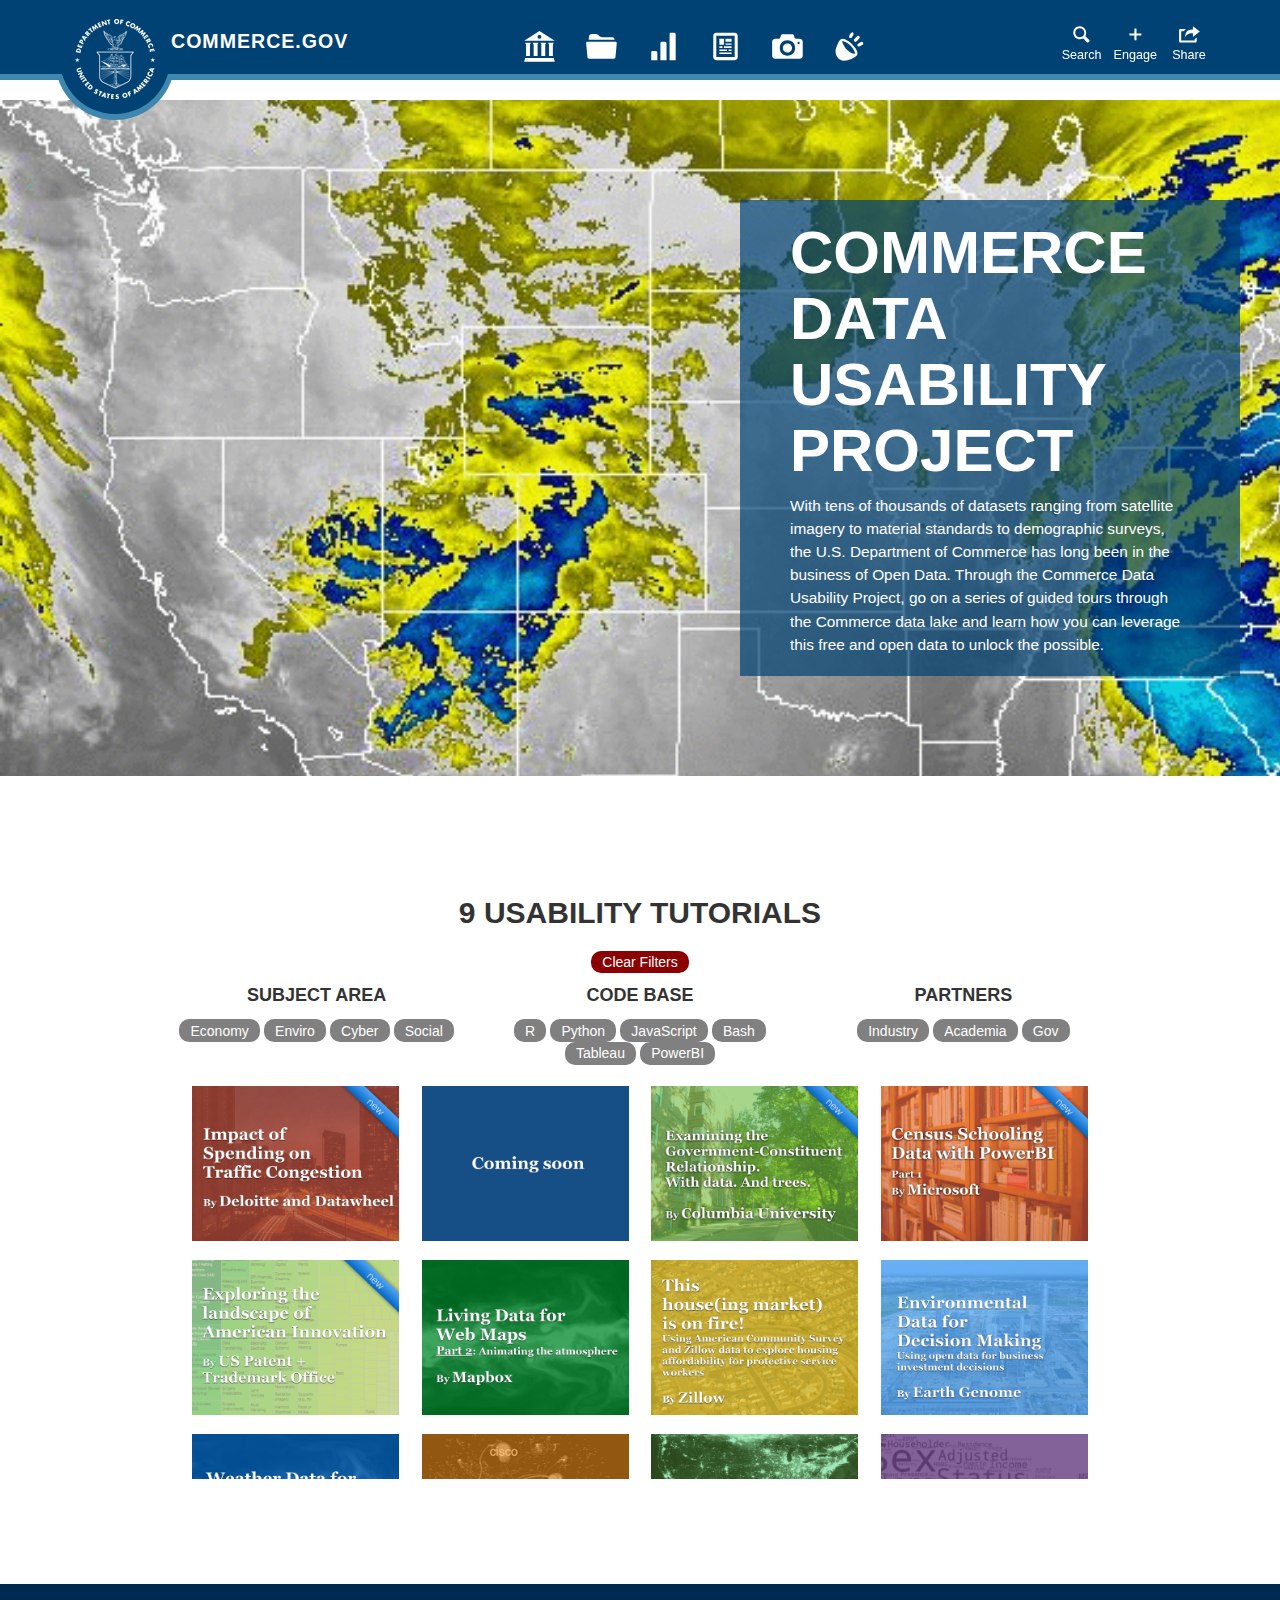
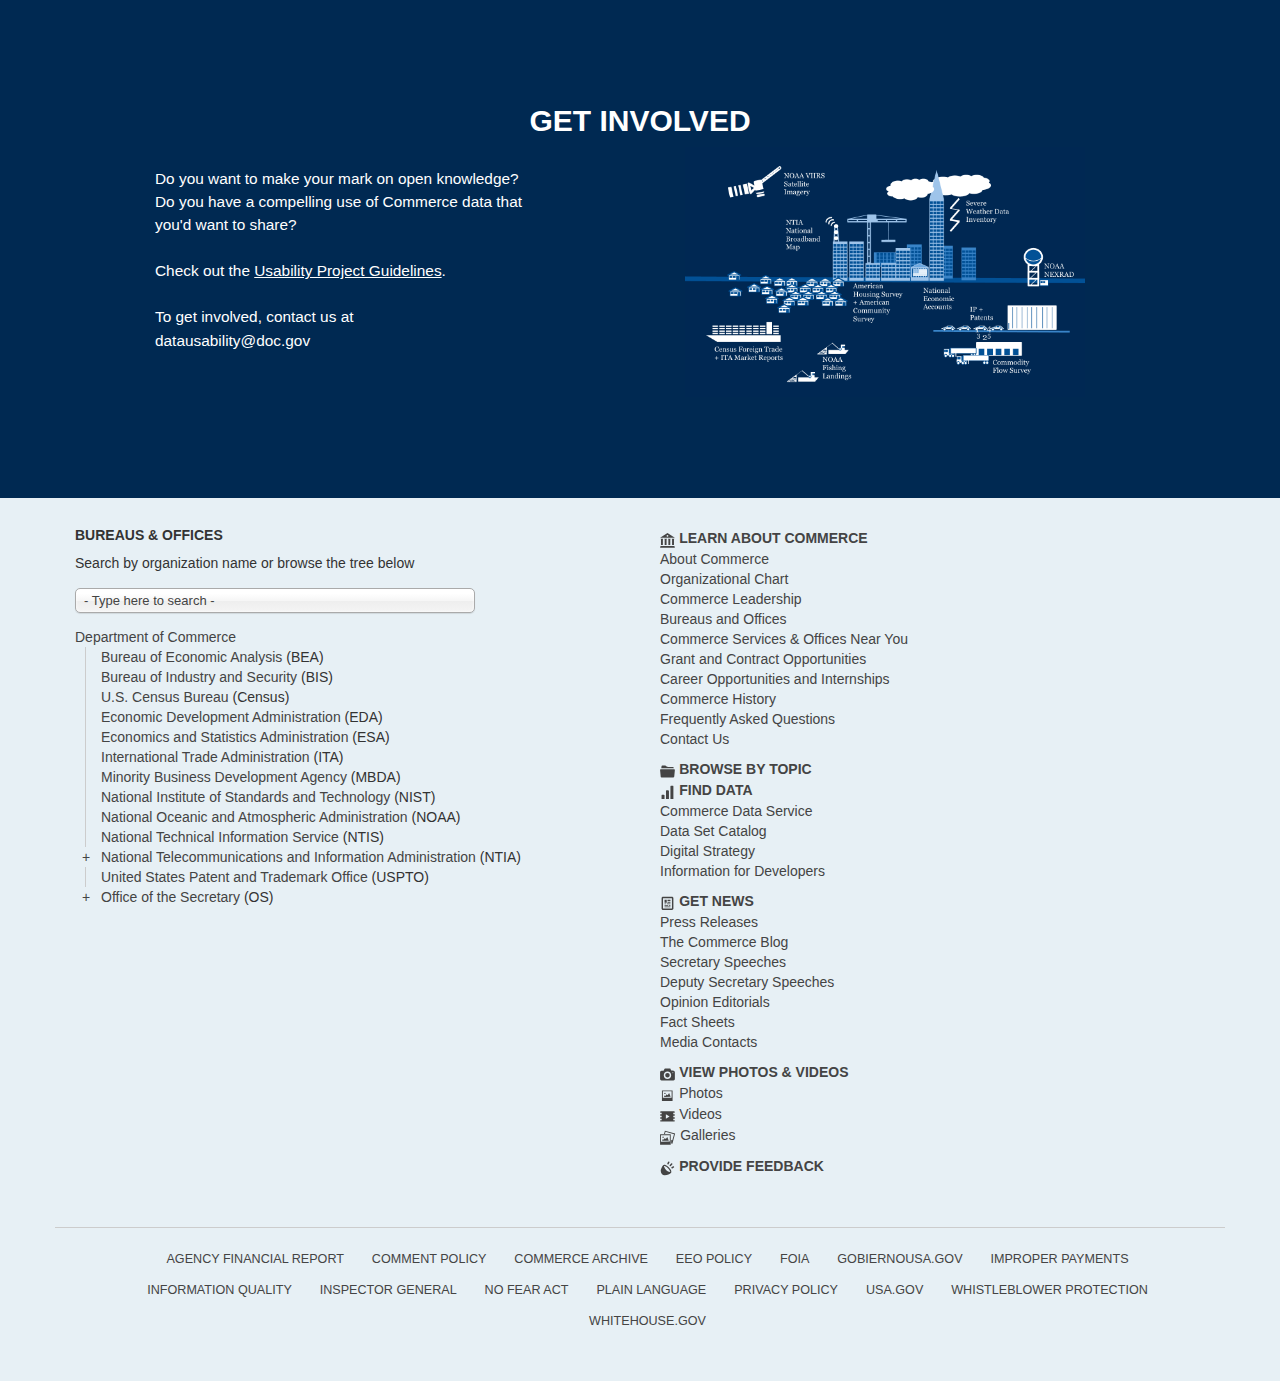
==== commit e88237d8: "Update index.html" ====
--- a/index.html
+++ b/index.html
@@ -337,8 +337,6 @@
           Office of the Secretary    
           (OS)  </option><option value="239f540a049ac2a6663513c93fb936ba::/os/office-white-house-liaison">  
           Office of White House Liaison    
-            </option><option value="52518f6d42f53d39751c5fbdb83d95cf::/shared-services">  
-          Shared Services    
             </option><option value="51dd262c54daa90ff19f7772ef714b3f::/us-census-bureau">  
           U.S. Census Bureau    
           (Census)  </option><option value="a1af5e281b271da1f45d0a0a86646ee0::/united-states-patent-and-trademark-office">  
@@ -357,9 +355,7 @@
 </div>    </div>
   
       <div class="view-content">
-      <div class="item-list"><ul><li class="even first">  
-  <span class="views-field views-field-name">        <span class="field-content"><a href="https://www.commerce.gov/shared-services">Shared Services</a></span>  </span>  
-  <span class="views-field views-field-field-acronym">        <span class="field-content"></span>  </span></li><li class="odd last views_tree_parent views_tree_collapsed"><div class="views_tree_link views_tree_link_collapsed"><a href="https://www.commerce.gov/office-secretary#" class="views_tree-processed">Operation</a></div>  
+      <div class="item-list"><ul><li class="odd last views_tree_parent views_tree_collapsed"><div class="views_tree_link views_tree_link_collapsed"><a href="https://www.commerce.gov/office-secretary#" class="views_tree-processed">Operation</a></div>  
   <span class="views-field views-field-name">        <span class="field-content"><a href="https://www.commerce.gov/department-commerce">Department of Commerce</a></span>  </span>  
   <span class="views-field views-field-field-acronym">        <span class="field-content"></span>  </span><div class="item-list" style="display: none;"><ul><li class="even first">  
   <span class="views-field views-field-name">        <span class="field-content"><a href="https://www.commerce.gov/bureau-economic-analysis">Bureau of Economic Analysis</a></span>  </span>  
@@ -565,7 +561,7 @@
   <div class="block-content content"><ul class="menu clearfix"><li class="first leaf menu1036"><a href="https://public.govdelivery.com/accounts/USDOC/subscriber/new" class="icon-mail" target="_blank" fonticon="0"><div class="menu-link-wrapper"><span>Subscribe</span></div></a></li>
 <li class="leaf menu1182"><a href="https://www.commerce.gov/page/contact-us" class="icon-phone"><div class="menu-link-wrapper"><span>Contact Us</span></div></a></li>
 <li class="leaf menu665"><a href="https://www.facebook.com/Commercegov" class="icon-facebook" target="_blank" fonticon="0"><div class="menu-link-wrapper"><span>Facebook</span></div></a></li>
-<li class="leaf menu667"><a href="http://www.linkedin.com/company/u.s.-department-of-commerce" class="icon-linked-in" target="_blank" fonticon="0"><div class="menu-link-wrapper"><span>Linkedin</span></div></a></li>
+<li class="leaf menu667"><a href="https://www.linkedin.com/company/u-s--department-of-commerce" class="icon-linked-in" target="_blank" fonticon="0"><div class="menu-link-wrapper"><span>Linkedin</span></div></a></li>
 <li class="leaf menu664"><a href="https://twitter.com/CommerceGov" class="icon-twitter" target="_blank" fonticon="0"><div class="menu-link-wrapper"><span>Twitter</span></div></a></li>
 <li class="last leaf menu666"><a href="https://www.youtube.com/CommerceNews" class="icon-youtube" target="_blank" fonticon="0"><div class="menu-link-wrapper"><span>YouTube</span></div></a></li>
 </ul></div>
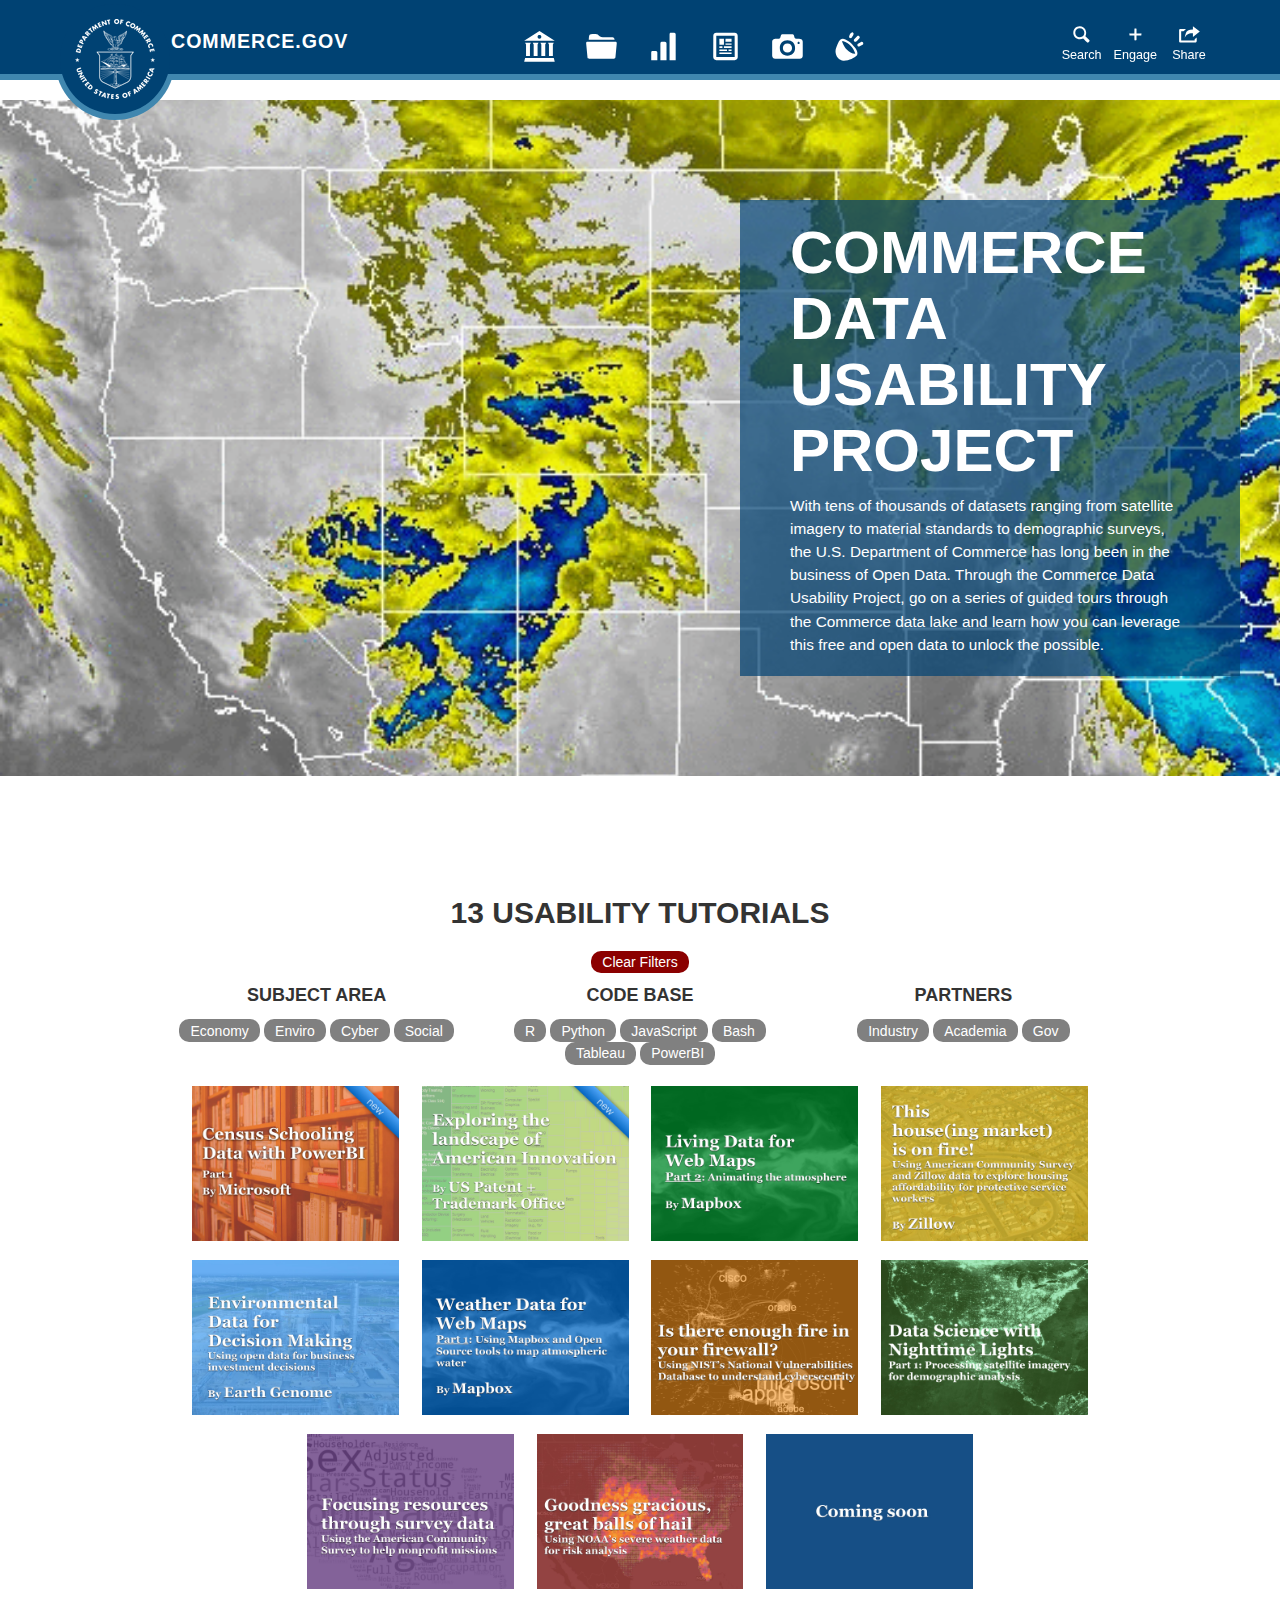
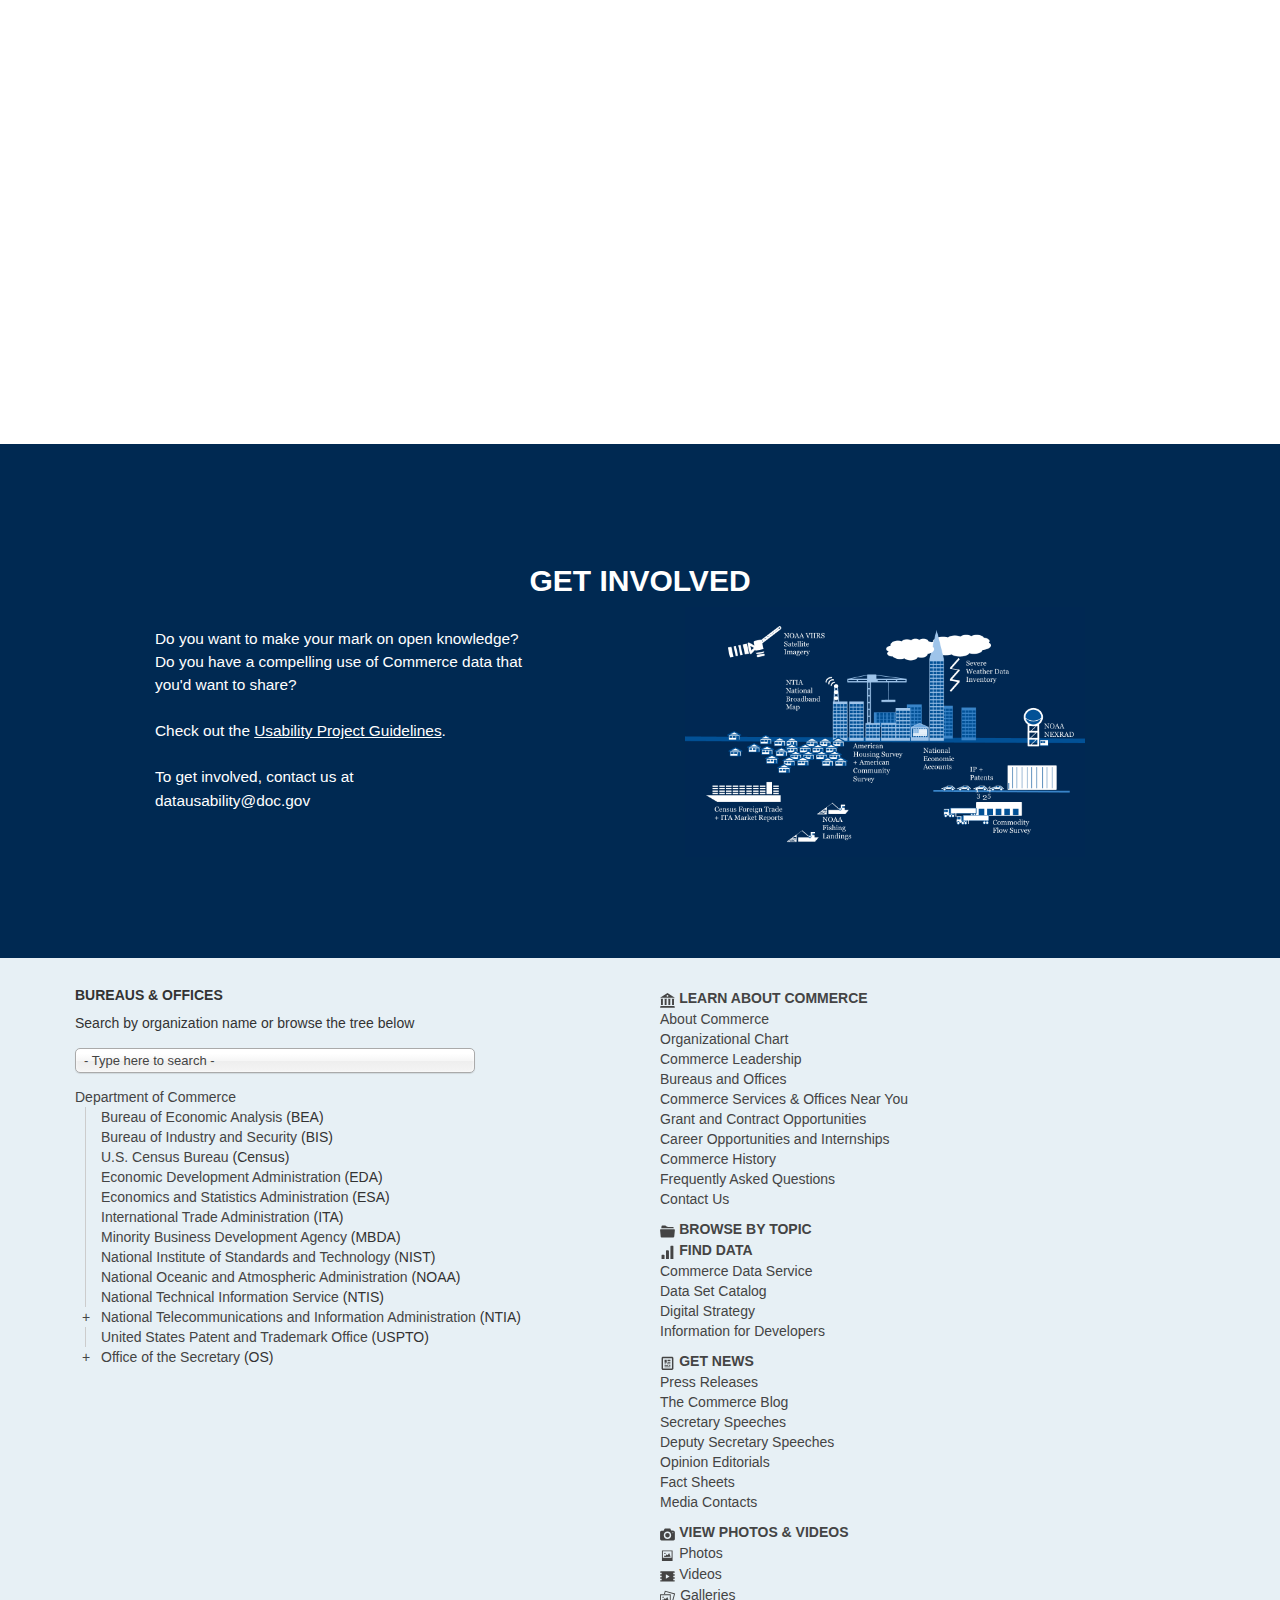
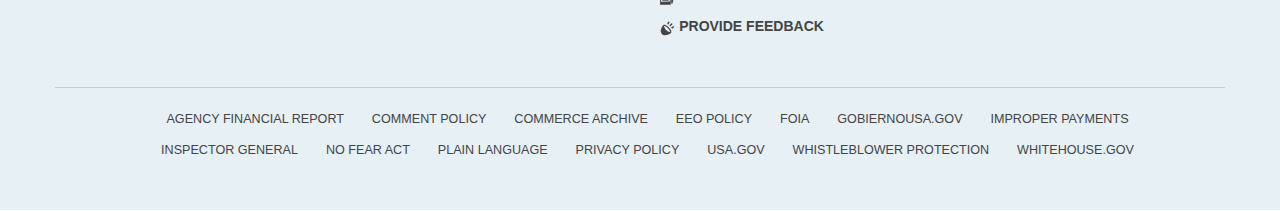
==== commit 292f5a0c: "Update index.html" ====
--- a/index.html
+++ b/index.html
@@ -12,9 +12,6 @@
 <meta name="description" content="The Commerce Data Usability Project">
 <meta name="HandheldFriendly" content="true">
 <meta name="apple-mobile-web-app-capable" content="yes">
-<meta name="generator" content="Drupal 7 (http://drupal.org)">
-<link rel="canonical" href="./underlying/Office of the Secretary _ Department of Commerce.html">
-<link rel="shortlink" href="https://www.commerce.gov/taxonomy/term/13">
 <meta property="og:site_name" content="Department of Commerce">
 <meta property="og:type" content="government">
 <meta property="og:url" content="https://www.commerce.gov/datausability">
@@ -109,7 +106,7 @@
 <script type="text/javascript" src="./underlying/remote.loader.js"></script><link type="text/css" href="./underlying/sayt.css" rel="stylesheet" media="screen"><script type="text/javascript" src="./underlying/sayt_loader_libs.js"></script><script type="text/javascript" src="./underlying/stats.js"></script></head>
 <body class="html not-front not-logged-in no-sidebars page-taxonomy page-taxonomy-term page-taxonomy-term- page-taxonomy-term-13 sidebar-second atr-7.x-3.x atv-7.x-3.2 site-name-department-of-commerce section-office-secretary jquery-once-1-processed font font-checked">
   <div id="skip-link" class="nocontent">
-    <a href="https://www.commerce.gov/office-secretary#main-content" class="element-invisible element-focusable">Skip to main content</a>
+    <a href="#main-content" class="element-invisible element-focusable">Skip to main content</a>
   </div>
     
 <div id="page-wrapper">
@@ -220,8 +217,8 @@
         <div class="container">
          <div class="row">
                 <div class="col-lg-12 col-md-12 text-center   boxer">
-                  <h2> 9 USABILITY TUTORIALS</h2> 
-                    <iframe name = "frame2"  src="mixitup/index.html"  width="100%" height="540px"  frameborder="0" scrolling="no"></iframe>
+                  <h2>13 USABILITY TUTORIALS</h2> 
+                    <iframe name = "frame2"  src="mixitup/index.html"  width="100%" height="1000px"  frameborder="0" scrolling="no"></iframe>
                 </div>
         </div>
                         
@@ -233,8 +230,8 @@
 <section class="bg-primary datacorps" id="contact">
         <div class="container">
             <div class="row">
-                <div class="col-lg-12 text-center   boxer">
-                  <h2> GET INVOLVED</h2> 
+                <div class="col-lg-12 text-center boxer">
+                  <h2>GET INVOLVED</h2> 
                 
                 </div>
             </div>
@@ -282,7 +279,7 @@
   
   
       <div class="view-content">
-      <form action="./underlying/Office of the Secretary _ Department of Commerce.html" method="post" id="ctools-jump-menu" accept-charset="UTF-8"><div><div class="form-item form-type-select form-item-jump">
+      <form action="/datausability" method="post" id="ctools-jump-menu" accept-charset="UTF-8"><div><div class="form-item form-type-select form-item-jump">
  <select class="ctools-jump-menu-select ctools-jump-menu-change form-select ctools-jump-menu-processed chosen-processed" id="edit-jump" name="jump" style="display: none;"><option value="" selected="selected">- Type here to search -</option><option value="ff42c2b7d35d91c2383c05fab4cc6340::/bureau-economic-analysis">  
           Bureau of Economic Analysis    
           (BEA)  </option><option value="cc0e68816dbe96ed3c9e376e16253a24::/bureau-industry-and-security">  
@@ -337,6 +334,8 @@
           Office of the Secretary    
           (OS)  </option><option value="239f540a049ac2a6663513c93fb936ba::/os/office-white-house-liaison">  
           Office of White House Liaison    
+            </option><option value="52518f6d42f53d39751c5fbdb83d95cf::/shared-services">  
+          Shared Services    
             </option><option value="51dd262c54daa90ff19f7772ef714b3f::/us-census-bureau">  
           U.S. Census Bureau    
           (Census)  </option><option value="a1af5e281b271da1f45d0a0a86646ee0::/united-states-patent-and-trademark-office">  
@@ -355,7 +354,7 @@
 </div>    </div>
   
       <div class="view-content">
-      <div class="item-list"><ul><li class="odd last views_tree_parent views_tree_collapsed"><div class="views_tree_link views_tree_link_collapsed"><a href="https://www.commerce.gov/office-secretary#" class="views_tree-processed">Operation</a></div>  
+      <div class="item-list"><ul><li class="odd last views_tree_parent views_tree_collapsed"><div class="views_tree_link views_tree_link_collapsed"><a href="#" class="views_tree-processed">Operation</a></div>  
   <span class="views-field views-field-name">        <span class="field-content"><a href="https://www.commerce.gov/department-commerce">Department of Commerce</a></span>  </span>  
   <span class="views-field views-field-field-acronym">        <span class="field-content"></span>  </span><div class="item-list" style="display: none;"><ul><li class="even first">  
   <span class="views-field views-field-name">        <span class="field-content"><a href="https://www.commerce.gov/bureau-economic-analysis">Bureau of Economic Analysis</a></span>  </span>  
@@ -377,14 +376,14 @@
   <span class="views-field views-field-name">        <span class="field-content"><a href="https://www.commerce.gov/national-oceanic-and-atmospheric-administration">National Oceanic and Atmospheric Administration</a></span>  </span>  
   <span class="views-field views-field-field-acronym">        <span class="field-content">(NOAA)</span>  </span></li><li class="odd">  
   <span class="views-field views-field-name">        <span class="field-content"><a href="https://www.commerce.gov/national-technical-information-service">National Technical Information Service</a></span>  </span>  
-  <span class="views-field views-field-field-acronym">        <span class="field-content">(NTIS)</span>  </span></li><li class="even views_tree_parent views_tree_collapsed"><div class="views_tree_link views_tree_link_collapsed"><a href="https://www.commerce.gov/office-secretary#" class="views_tree-processed">Operation</a></div>  
+  <span class="views-field views-field-field-acronym">        <span class="field-content">(NTIS)</span>  </span></li><li class="even views_tree_parent views_tree_collapsed"><div class="views_tree_link views_tree_link_collapsed"><a href="#" class="views_tree-processed">Operation</a></div>  
   <span class="views-field views-field-name">        <span class="field-content"><a href="https://www.commerce.gov/national-telecommunications-and-information-administration">National Telecommunications and Information Administration</a></span>  </span>  
   <span class="views-field views-field-field-acronym">        <span class="field-content">(NTIA)</span>  </span><div class="item-list" style="display: none;"><ul><li class="even first last">  
   <span class="views-field views-field-name">        <span class="field-content"><a href="https://www.commerce.gov/ntia/first-responder-network-authority-firstnet">First Responder Network Authority (FirstNet)</a></span>  </span>  
   <span class="views-field views-field-field-acronym">        <span class="field-content"></span>  </span></li></ul></div></li><li class="odd">  
   <span class="views-field views-field-name">        <span class="field-content"><a href="https://www.commerce.gov/united-states-patent-and-trademark-office">United States Patent and Trademark Office</a></span>  </span>  
-  <span class="views-field views-field-field-acronym">        <span class="field-content">(USPTO)</span>  </span></li><li class="even last views_tree_parent views_tree_collapsed"><div class="views_tree_link views_tree_link_collapsed"><a href="https://www.commerce.gov/office-secretary#" class="views_tree-processed">Operation</a></div>  
-  <span class="views-field views-field-name">        <span class="field-content"><a href="./underlying/Office of the Secretary _ Department of Commerce.html" class="">Office of the Secretary</a></span>  </span>  
+  <span class="views-field views-field-field-acronym">        <span class="field-content">(USPTO)</span>  </span></li><li class="even last views_tree_parent views_tree_collapsed"><div class="views_tree_link views_tree_link_collapsed"><a href="#" class="views_tree-processed">Operation</a></div>  
+  <span class="views-field views-field-name">        <span class="field-content"><a href="https://www.commerce.gov/doc/office-secretary" class="">Office of the Secretary</a></span>  </span>  
   <span class="views-field views-field-field-acronym">        <span class="field-content">(OS)</span>  </span><div class="item-list" style="display: none;"><ul><li class="even first">  
   <span class="views-field views-field-name">        <span class="field-content"><a href="https://www.commerce.gov/os/office-chief-staff">Office of the Chief of Staff</a></span>  </span>  
   <span class="views-field views-field-field-acronym">        <span class="field-content"></span>  </span></li><li class="odd">  
@@ -395,7 +394,7 @@
   <span class="views-field views-field-name">        <span class="field-content"><a href="https://www.commerce.gov/os/office-executive-secretariat">Office of Executive Secretariat</a></span>  </span>  
   <span class="views-field views-field-field-acronym">        <span class="field-content"></span>  </span></li><li class="even">  
   <span class="views-field views-field-name">        <span class="field-content"><a href="https://www.commerce.gov/os/office-public-affairs">Office of Public Affairs</a></span>  </span>  
-  <span class="views-field views-field-field-acronym">        <span class="field-content">(OPA)</span>  </span></li><li class="odd views_tree_parent views_tree_collapsed"><div class="views_tree_link views_tree_link_collapsed"><a href="https://www.commerce.gov/office-secretary#" class="views_tree-processed">Operation</a></div>  
+  <span class="views-field views-field-field-acronym">        <span class="field-content">(OPA)</span>  </span></li><li class="odd views_tree_parent views_tree_collapsed"><div class="views_tree_link views_tree_link_collapsed"><a href="#" class="views_tree-processed">Operation</a></div>  
   <span class="views-field views-field-name">        <span class="field-content"><a href="https://www.commerce.gov/os/office-legislative-and-intergovernmental-affairs">Office of Legislative and Intergovernmental Affairs</a></span>  </span>  
   <span class="views-field views-field-field-acronym">        <span class="field-content">(OLIA)</span>  </span><div class="item-list" style="display: none;"><ul><li class="even first last">  
   <span class="views-field views-field-name">        <span class="field-content"><a href="https://www.commerce.gov/os/olia/native-american-affairs">Native American Affairs</a></span>  </span>  
@@ -471,16 +470,15 @@
 <li class="leaf menu779"><a href="https://www.commerce.gov/page/commerce-archive" fonticon="0"><div class="menu-link-wrapper"><span>Commerce Archive</span></div></a></li>
 <li class="leaf menu771"><a href="http://www.osec.doc.gov/ocr/EEOPolicy.html"><div class="menu-link-wrapper"><span>EEO Policy</span></div></a></li>
 <li class="leaf menu778"><a href="http://www.osec.doc.gov/omo/FOIA/FOIAWEBSITE.htm"><div class="menu-link-wrapper"><span>FOIA</span></div></a></li>
-<li class="leaf menu770"><a href="http://www.usa.gov/gobiernousa/"><div class="menu-link-wrapper"><span>GobiernoUSA.gov</span></div></a></li>
+<li class="leaf menu770"><a href="https://gobierno.usa.gov/" target="_blank"><div class="menu-link-wrapper"><span>GobiernoUSA.gov</span></div></a></li>
 <li class="leaf menu775"><a href="http://www.osec.doc.gov/ofm/Improper_Payments.html"><div class="menu-link-wrapper"><span>Improper Payments</span></div></a></li>
-<li class="leaf menu773"><a href="http://ocio.os.doc.gov/ITPolicyandPrograms/Information_Quality/index.htm"><div class="menu-link-wrapper"><span>Information Quality</span></div></a></li>
-<li class="leaf menu772"><a href="http://www.oig.doc.gov/"><div class="menu-link-wrapper"><span>Inspector General</span></div></a></li>
+<li class="leaf menu772"><a href="https://www.oig.doc.gov/"><div class="menu-link-wrapper"><span>Inspector General</span></div></a></li>
 <li class="leaf menu774"><a href="http://www.osec.doc.gov/ocr/nofear/nofear.htm"><div class="menu-link-wrapper"><span>No Fear Act</span></div></a></li>
 <li class="leaf menu824"><a href="https://www.commerce.gov/page/department-commerce-plain-language" fonticon="0"><div class="menu-link-wrapper"><span>PLAIN Language</span></div></a></li>
 <li class="leaf menu825"><a href="https://www.commerce.gov/page/privacy-policy" fonticon="0"><div class="menu-link-wrapper"><span>Privacy Policy</span></div></a></li>
-<li class="leaf menu776"><a href="https://www.usa.gov/"><div class="menu-link-wrapper"><span>USA.gov</span></div></a></li>
-<li class="leaf menu1181"><a href="http://www.oig.doc.gov/Pages/Hotline.aspx"><div class="menu-link-wrapper"><span>Whistleblower Protection</span></div></a></li>
-<li class="last leaf menu769"><a href="https://www.whitehouse.gov/"><div class="menu-link-wrapper"><span>Whitehouse.gov</span></div></a></li>
+<li class="leaf menu776"><a href="https://www.usa.gov/" target="_blank"><div class="menu-link-wrapper"><span>USA.gov</span></div></a></li>
+<li class="leaf menu1181"><a href="https://www.oig.doc.gov/Pages/Hotline.aspx" target="_blank"><div class="menu-link-wrapper"><span>Whistleblower Protection</span></div></a></li>
+<li class="last leaf menu769"><a href="https://www.whitehouse.gov/" target="_blank"><div class="menu-link-wrapper"><span>Whitehouse.gov</span></div></a></li>
 </ul></div>
   </div></nav></div></div>          </footer>
         </div>
@@ -488,8 +486,8 @@
     
           <div id="mobile-menu-wrapper">
         <h2 class="menu-toggle-btn">
-          <a class="search" href="https://www.commerce.gov/office-secretary#"><span class="fonticon icon-search" aria-hidden="true"></span><span class="title">Search</span></a>
-          <a class="menu" href="https://www.commerce.gov/office-secretary#"><span class="fonticon icon-menu" aria-hidden="true"></span><span class="title">Menu</span></a>
+          <a class="search" href="#"><span class="fonticon icon-search" aria-hidden="true"></span><span class="title">Search</span></a>
+          <a class="menu" href="#"><span class="fonticon icon-menu" aria-hidden="true"></span><span class="title">Menu</span></a>
         </h2>
         <div id="mobile-search" class="mobile-menu mobile-menu-toggle">
           <form class="search-form" action="https://search.commerce.gov/search" method="get" id="search-form--2" accept-charset="UTF-8"><div><div class="container-inline form-wrapper" id="edit-basic--2"><div class="form-item form-type-textfield form-item-keys">
@@ -534,8 +532,6 @@
 <h3 class="accordion-header accordion-header-5 has-children odd menu-mlid-528 ui-accordion-header ui-helper-reset ui-state-default ui-corner-all" role="tab" aria-expanded="false" aria-selected="false" tabindex="-1"><span class="ui-icon icon-plus"></span><a href="https://www.commerce.gov/news" class="icon-news accordion-link">Get News</a></h3>
 <div class="accordion-content-5 ui-accordion-content ui-helper-reset ui-widget-content ui-corner-bottom" role="tabpanel" style="display: none;"><ul class="menu clearfix"><li class="first leaf menu782"><a href="https://www.commerce.gov/news/press-releases" fonticon="0"><div class="menu-link-wrapper"><span>Press Releases</span></div></a></li>
 <li class="leaf menu783"><a href="https://www.commerce.gov/news/the-commerce-blog" fonticon="0"><div class="menu-link-wrapper"><span>The Commerce Blog</span></div></a></li>
-<li class="leaf menu785"><a href="https://www.commerce.gov/news/secretary-speeches" fonticon="0"><div class="menu-link-wrapper"><span>Secretary Speeches</span></div></a></li>
-<li class="leaf menu784"><a href="https://www.commerce.gov/news/deputy-secretary-speeches" fonticon="0"><div class="menu-link-wrapper"><span>Deputy Secretary Speeches</span></div></a></li>
 <li class="leaf menu786"><a href="https://www.commerce.gov/news/opinion-editorials" fonticon="0"><div class="menu-link-wrapper"><span>Opinion Editorials</span></div></a></li>
 <li class="leaf menu787"><a href="https://www.commerce.gov/news/fact-sheets" fonticon="0"><div class="menu-link-wrapper"><span>Fact Sheets</span></div></a></li>
 <li class="last leaf menu1019"><a href="https://www.commerce.gov/page/media-contacts" fonticon="0"><div class="menu-link-wrapper"><span>Media Contacts</span></div></a></li>
@@ -552,7 +548,7 @@
   </div></section><nav id="block-menu-menu-mobile-links" class="block block-menu even block-count-8 block-region-mobile-menu block-menu-mobile-links" role="navigation"><div class="block-inner clearfix">  
       <h2 class="block-title">Mobile Links</h2>
   
-  <div class="block-content content"><ul class="menu clearfix"><li class="first leaf menu695"><a href="https://dir.commerce.gov/" class="active icon-users"><div class="menu-link-wrapper"><span>Person Finder</span></div></a></li>
+  <div class="block-content content"><ul class="menu clearfix"><li class="first leaf menu695"><a href="http://dir.commerce.gov/" class="active icon-users"><div class="menu-link-wrapper"><span>Person Finder</span></div></a></li>
 <li class="last leaf menu1202"><a href="https://data.commerce.gov/" class="active icon-pie"><div class="menu-link-wrapper"><span>Search over 40,000 Datasets</span></div></a></li>
 </ul></div>
   </div></nav><nav id="block-menu-menu-engage-follow" class="block block-menu odd last block-count-9 block-region-mobile-menu block-menu-engage-follow" role="navigation"><div class="block-inner clearfix">  
@@ -560,10 +556,10 @@
   
   <div class="block-content content"><ul class="menu clearfix"><li class="first leaf menu1036"><a href="https://public.govdelivery.com/accounts/USDOC/subscriber/new" class="icon-mail" target="_blank" fonticon="0"><div class="menu-link-wrapper"><span>Subscribe</span></div></a></li>
 <li class="leaf menu1182"><a href="https://www.commerce.gov/page/contact-us" class="icon-phone"><div class="menu-link-wrapper"><span>Contact Us</span></div></a></li>
-<li class="leaf menu665"><a href="https://www.facebook.com/Commercegov" class="icon-facebook" target="_blank" fonticon="0"><div class="menu-link-wrapper"><span>Facebook</span></div></a></li>
-<li class="leaf menu667"><a href="https://www.linkedin.com/company/u-s--department-of-commerce" class="icon-linked-in" target="_blank" fonticon="0"><div class="menu-link-wrapper"><span>Linkedin</span></div></a></li>
+<li class="leaf menu665"><a href="https://www.facebook.com/CommerceGov" class="icon-facebook" target="_blank" fonticon="0"><div class="menu-link-wrapper"><span>Facebook</span></div></a></li>
+<li class="leaf menu667"><a href="http://www.linkedin.com/company/u.s.-department-of-commerce" class="icon-linked-in" target="_blank" fonticon="0"><div class="menu-link-wrapper"><span>Linkedin</span></div></a></li>
 <li class="leaf menu664"><a href="https://twitter.com/CommerceGov" class="icon-twitter" target="_blank" fonticon="0"><div class="menu-link-wrapper"><span>Twitter</span></div></a></li>
-<li class="last leaf menu666"><a href="https://www.youtube.com/CommerceNews" class="icon-youtube" target="_blank" fonticon="0"><div class="menu-link-wrapper"><span>YouTube</span></div></a></li>
+<li class="last leaf menu666"><a href="http://www.youtube.com/CommerceNews" class="icon-youtube" target="_blank" fonticon="0"><div class="menu-link-wrapper"><span>YouTube</span></div></a></li>
 </ul></div>
   </div></nav></div></div>          </div>
         </div>
@@ -603,7 +599,7 @@
             
     
     <div class="block-content">
-      <p><a class="button" href="https://dir.commerce.gov/"><span class="fonticon icon-users"></span><span class="title">Person finder</span></a></p>
+      <p><a class="button" href="http://dir.commerce.gov/"><span class="fonticon icon-users"></span><span class="title">Person finder</span></a></p>
     </div>
 
     
@@ -662,10 +658,10 @@
     <div class="block-content">
       <ul class="menu clearfix"><li class="first leaf menu1036"><a href="https://public.govdelivery.com/accounts/USDOC/subscriber/new" class="icon-mail" target="_blank" fonticon="0"><div class="menu-link-wrapper"><span>Subscribe</span></div></a></li>
 <li class="leaf menu1182"><a href="https://www.commerce.gov/page/contact-us" class="icon-phone"><div class="menu-link-wrapper"><span>Contact Us</span></div></a></li>
-<li class="leaf menu665"><a href="https://www.facebook.com/Commercegov" class="icon-facebook" target="_blank" fonticon="0"><div class="menu-link-wrapper"><span>Facebook</span></div></a></li>
-<li class="leaf menu667"><a href="https://www.linkedin.com/company/u-s--department-of-commerce" class="icon-linked-in" target="_blank" fonticon="0"><div class="menu-link-wrapper"><span>Linkedin</span></div></a></li>
+<li class="leaf menu665"><a href="https://www.facebook.com/CommerceGov" class="icon-facebook" target="_blank" fonticon="0"><div class="menu-link-wrapper"><span>Facebook</span></div></a></li>
+<li class="leaf menu667"><a href="http://www.linkedin.com/company/u.s.-department-of-commerce" class="icon-linked-in" target="_blank" fonticon="0"><div class="menu-link-wrapper"><span>Linkedin</span></div></a></li>
 <li class="leaf menu664"><a href="https://twitter.com/CommerceGov" class="icon-twitter" target="_blank" fonticon="0"><div class="menu-link-wrapper"><span>Twitter</span></div></a></li>
-<li class="last leaf menu666"><a href="https://www.youtube.com/CommerceNews" class="icon-youtube" target="_blank" fonticon="0"><div class="menu-link-wrapper"><span>YouTube</span></div></a></li>
+<li class="last leaf menu666"><a href="http://www.youtube.com/CommerceNews" class="icon-youtube" target="_blank" fonticon="0"><div class="menu-link-wrapper"><span>YouTube</span></div></a></li>
 </ul>    </div>
 
     
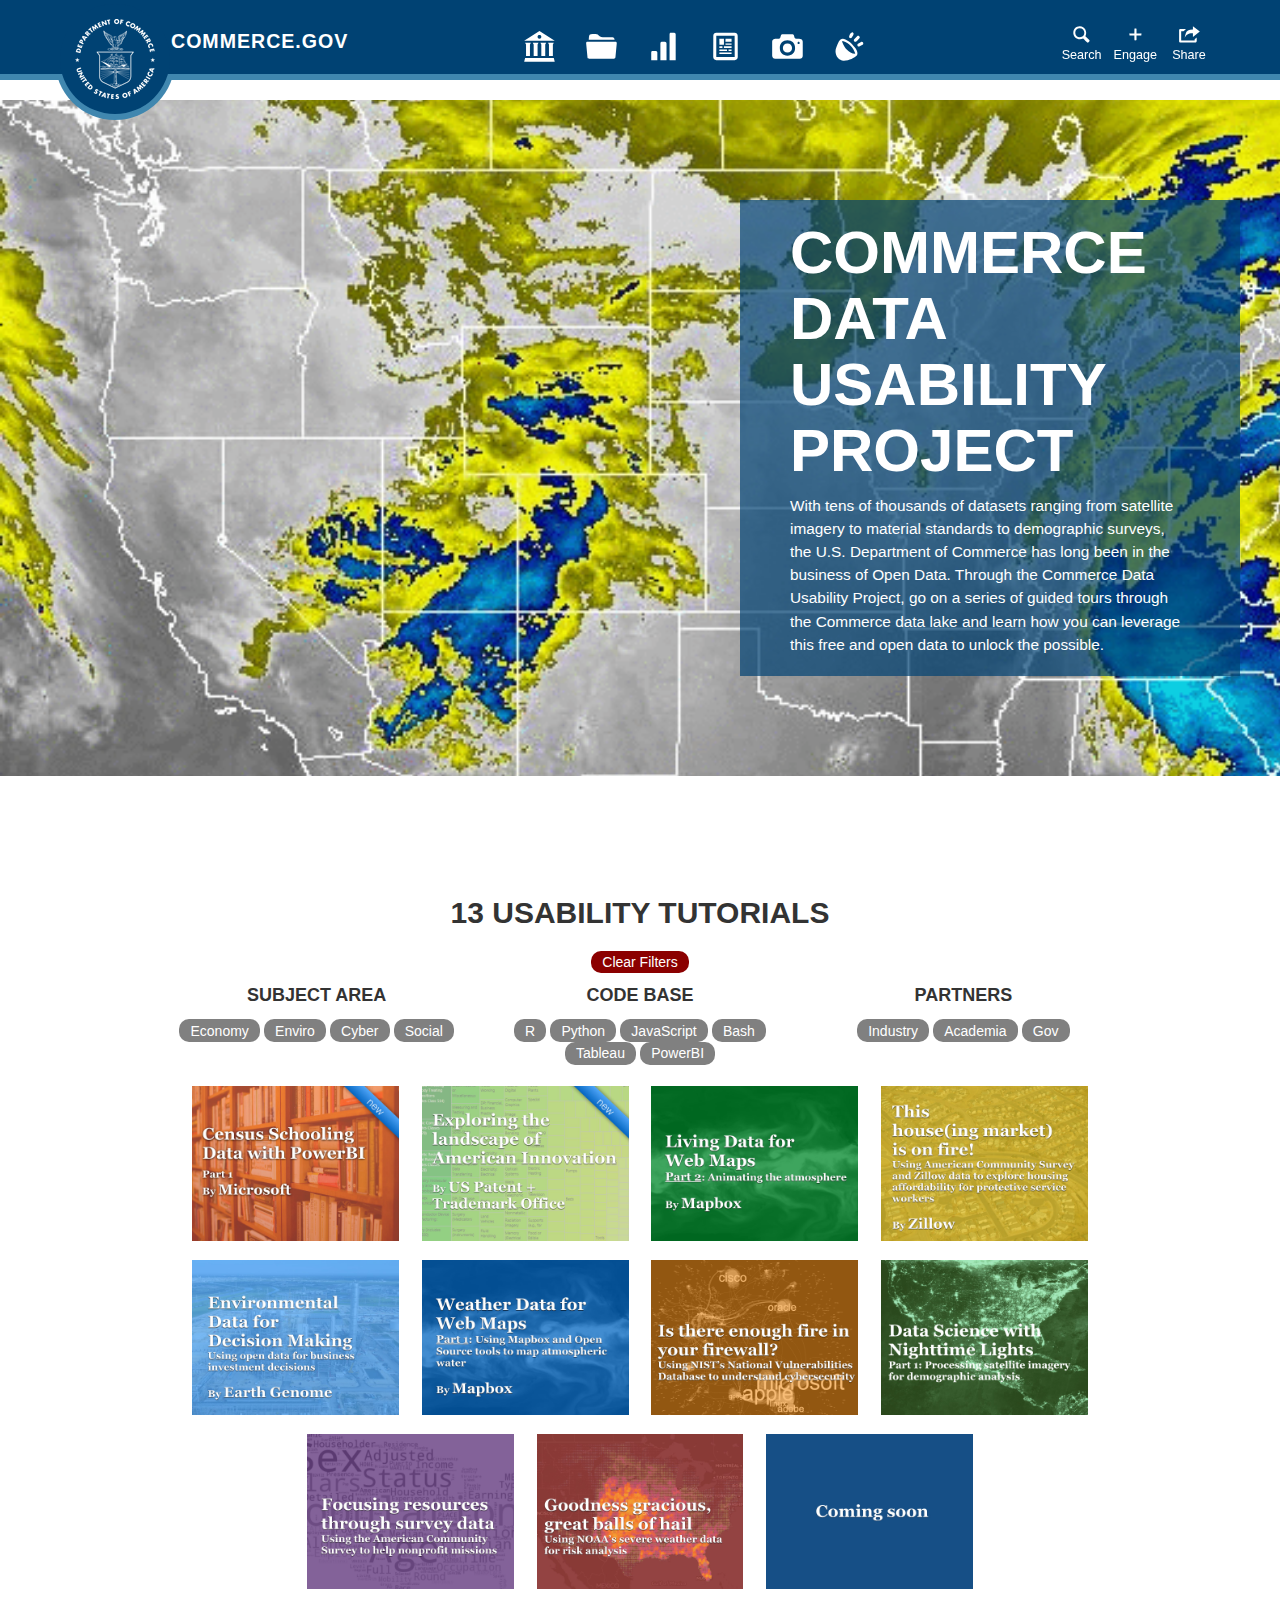
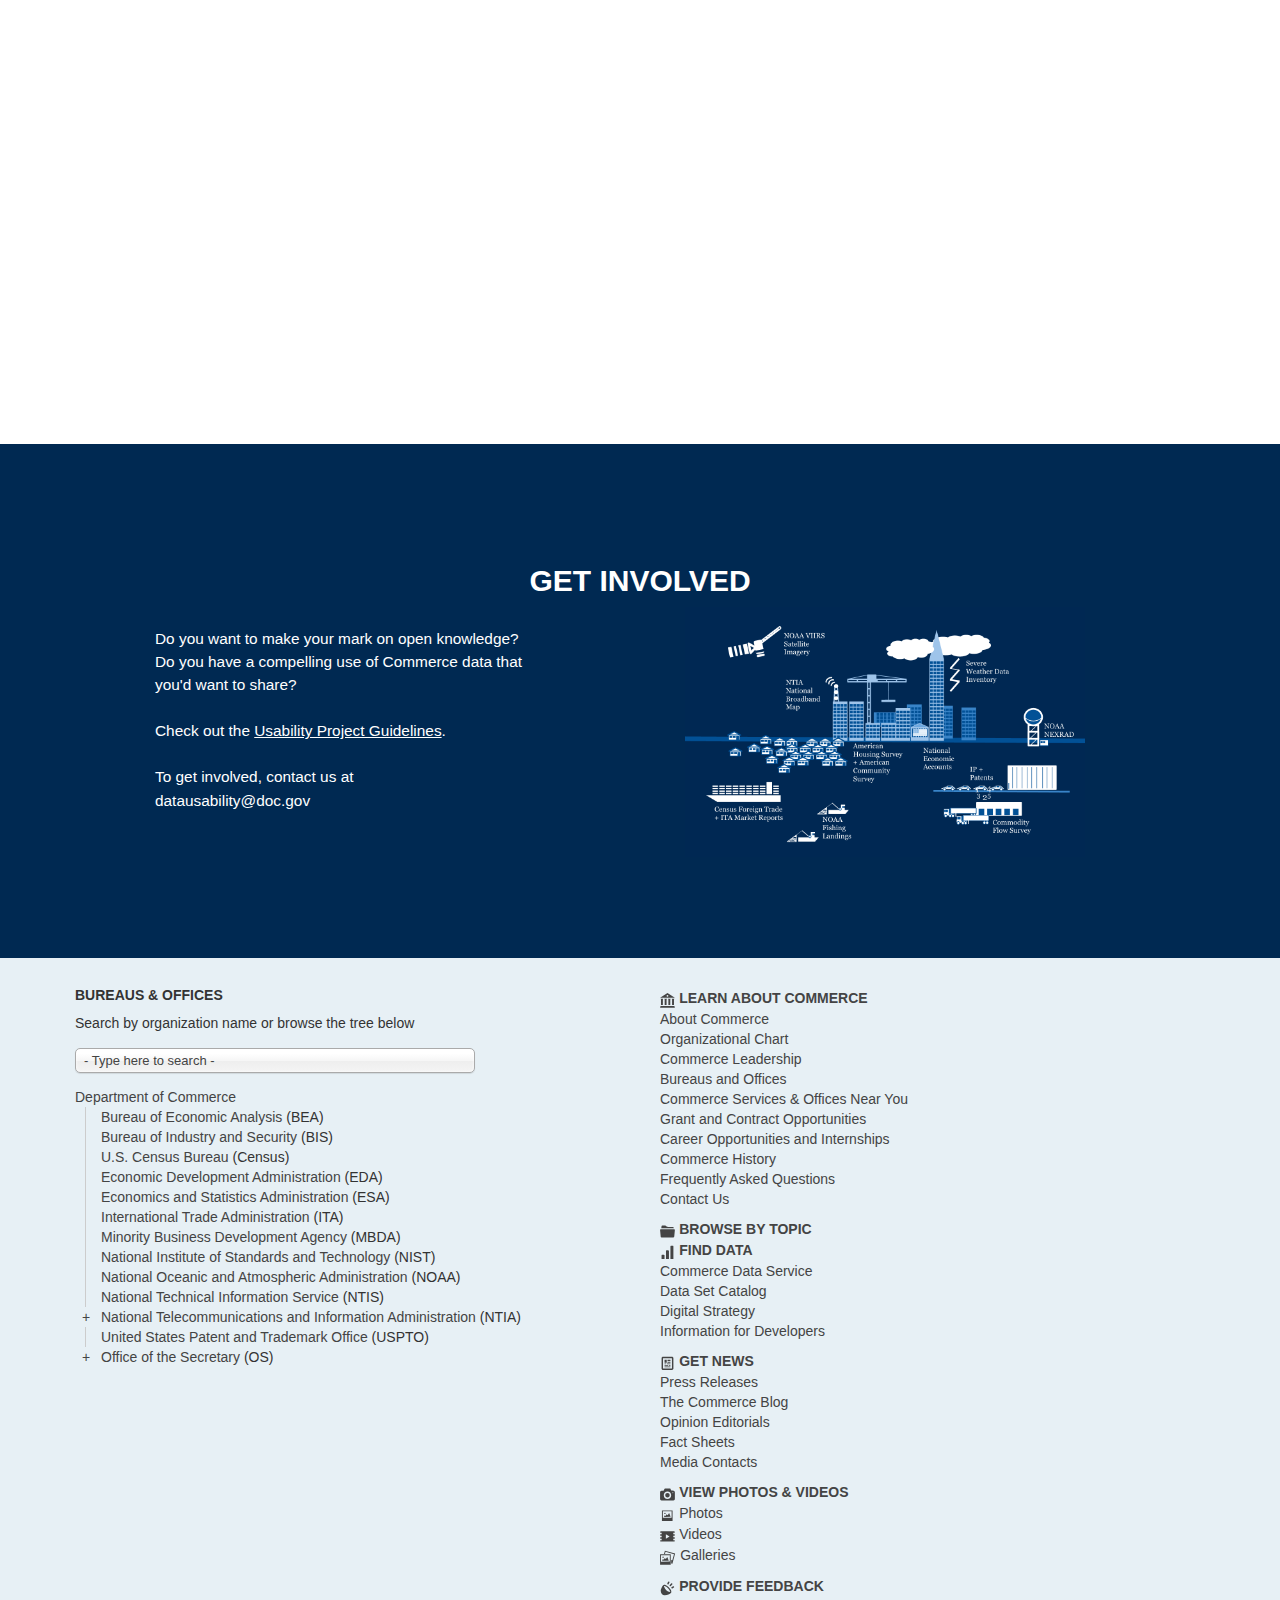
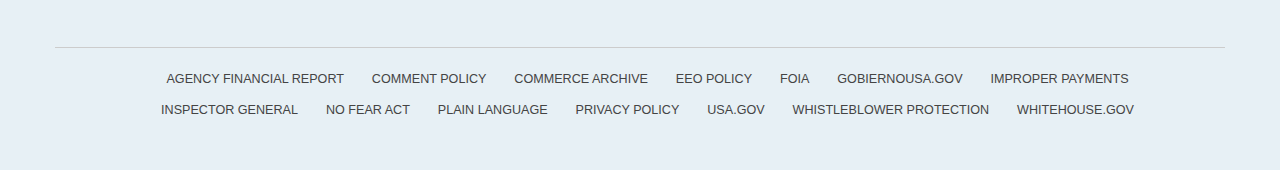
==== commit 100ae21d: "Update index.html" ====
--- a/index.html
+++ b/index.html
@@ -443,8 +443,6 @@
 </ul></li>
 <li class="expanded menu-mlid-528 menu528"><a href="https://www.commerce.gov/news" class="icon-news"><div class="menu-link-wrapper"><span>Get News</span></div></a><ul class="menu clearfix"><li class="first leaf menu-mlid-782 menu782"><a href="https://www.commerce.gov/news/press-releases" fonticon="0"><div class="menu-link-wrapper"><span>Press Releases</span></div></a></li>
 <li class="leaf menu-mlid-783 menu783"><a href="https://www.commerce.gov/news/the-commerce-blog" fonticon="0"><div class="menu-link-wrapper"><span>The Commerce Blog</span></div></a></li>
-<li class="leaf menu-mlid-785 menu785"><a href="https://www.commerce.gov/news/secretary-speeches" fonticon="0"><div class="menu-link-wrapper"><span>Secretary Speeches</span></div></a></li>
-<li class="leaf menu-mlid-784 menu784"><a href="https://www.commerce.gov/news/deputy-secretary-speeches" fonticon="0"><div class="menu-link-wrapper"><span>Deputy Secretary Speeches</span></div></a></li>
 <li class="leaf menu-mlid-786 menu786"><a href="https://www.commerce.gov/news/opinion-editorials" fonticon="0"><div class="menu-link-wrapper"><span>Opinion Editorials</span></div></a></li>
 <li class="leaf menu-mlid-787 menu787"><a href="https://www.commerce.gov/news/fact-sheets" fonticon="0"><div class="menu-link-wrapper"><span>Fact Sheets</span></div></a></li>
 <li class="last leaf menu-mlid-1019 menu1019"><a href="https://www.commerce.gov/page/media-contacts" fonticon="0"><div class="menu-link-wrapper"><span>Media Contacts</span></div></a></li>
@@ -557,7 +555,7 @@
   <div class="block-content content"><ul class="menu clearfix"><li class="first leaf menu1036"><a href="https://public.govdelivery.com/accounts/USDOC/subscriber/new" class="icon-mail" target="_blank" fonticon="0"><div class="menu-link-wrapper"><span>Subscribe</span></div></a></li>
 <li class="leaf menu1182"><a href="https://www.commerce.gov/page/contact-us" class="icon-phone"><div class="menu-link-wrapper"><span>Contact Us</span></div></a></li>
 <li class="leaf menu665"><a href="https://www.facebook.com/CommerceGov" class="icon-facebook" target="_blank" fonticon="0"><div class="menu-link-wrapper"><span>Facebook</span></div></a></li>
-<li class="leaf menu667"><a href="http://www.linkedin.com/company/u.s.-department-of-commerce" class="icon-linked-in" target="_blank" fonticon="0"><div class="menu-link-wrapper"><span>Linkedin</span></div></a></li>
+<li class="leaf menu667"><a href="https://www.linkedin.com/company/u-s--department-of-commerce/" class="icon-linked-in" target="_blank" fonticon="0"><div class="menu-link-wrapper"><span>Linkedin</span></div></a></li>
 <li class="leaf menu664"><a href="https://twitter.com/CommerceGov" class="icon-twitter" target="_blank" fonticon="0"><div class="menu-link-wrapper"><span>Twitter</span></div></a></li>
 <li class="last leaf menu666"><a href="http://www.youtube.com/CommerceNews" class="icon-youtube" target="_blank" fonticon="0"><div class="menu-link-wrapper"><span>YouTube</span></div></a></li>
 </ul></div>
@@ -659,7 +657,7 @@
       <ul class="menu clearfix"><li class="first leaf menu1036"><a href="https://public.govdelivery.com/accounts/USDOC/subscriber/new" class="icon-mail" target="_blank" fonticon="0"><div class="menu-link-wrapper"><span>Subscribe</span></div></a></li>
 <li class="leaf menu1182"><a href="https://www.commerce.gov/page/contact-us" class="icon-phone"><div class="menu-link-wrapper"><span>Contact Us</span></div></a></li>
 <li class="leaf menu665"><a href="https://www.facebook.com/CommerceGov" class="icon-facebook" target="_blank" fonticon="0"><div class="menu-link-wrapper"><span>Facebook</span></div></a></li>
-<li class="leaf menu667"><a href="http://www.linkedin.com/company/u.s.-department-of-commerce" class="icon-linked-in" target="_blank" fonticon="0"><div class="menu-link-wrapper"><span>Linkedin</span></div></a></li>
+<li class="leaf menu667"><a href="https://www.linkedin.com/company/u-s--department-of-commerce/" class="icon-linked-in" target="_blank" fonticon="0"><div class="menu-link-wrapper"><span>Linkedin</span></div></a></li>
 <li class="leaf menu664"><a href="https://twitter.com/CommerceGov" class="icon-twitter" target="_blank" fonticon="0"><div class="menu-link-wrapper"><span>Twitter</span></div></a></li>
 <li class="last leaf menu666"><a href="http://www.youtube.com/CommerceNews" class="icon-youtube" target="_blank" fonticon="0"><div class="menu-link-wrapper"><span>YouTube</span></div></a></li>
 </ul>    </div>
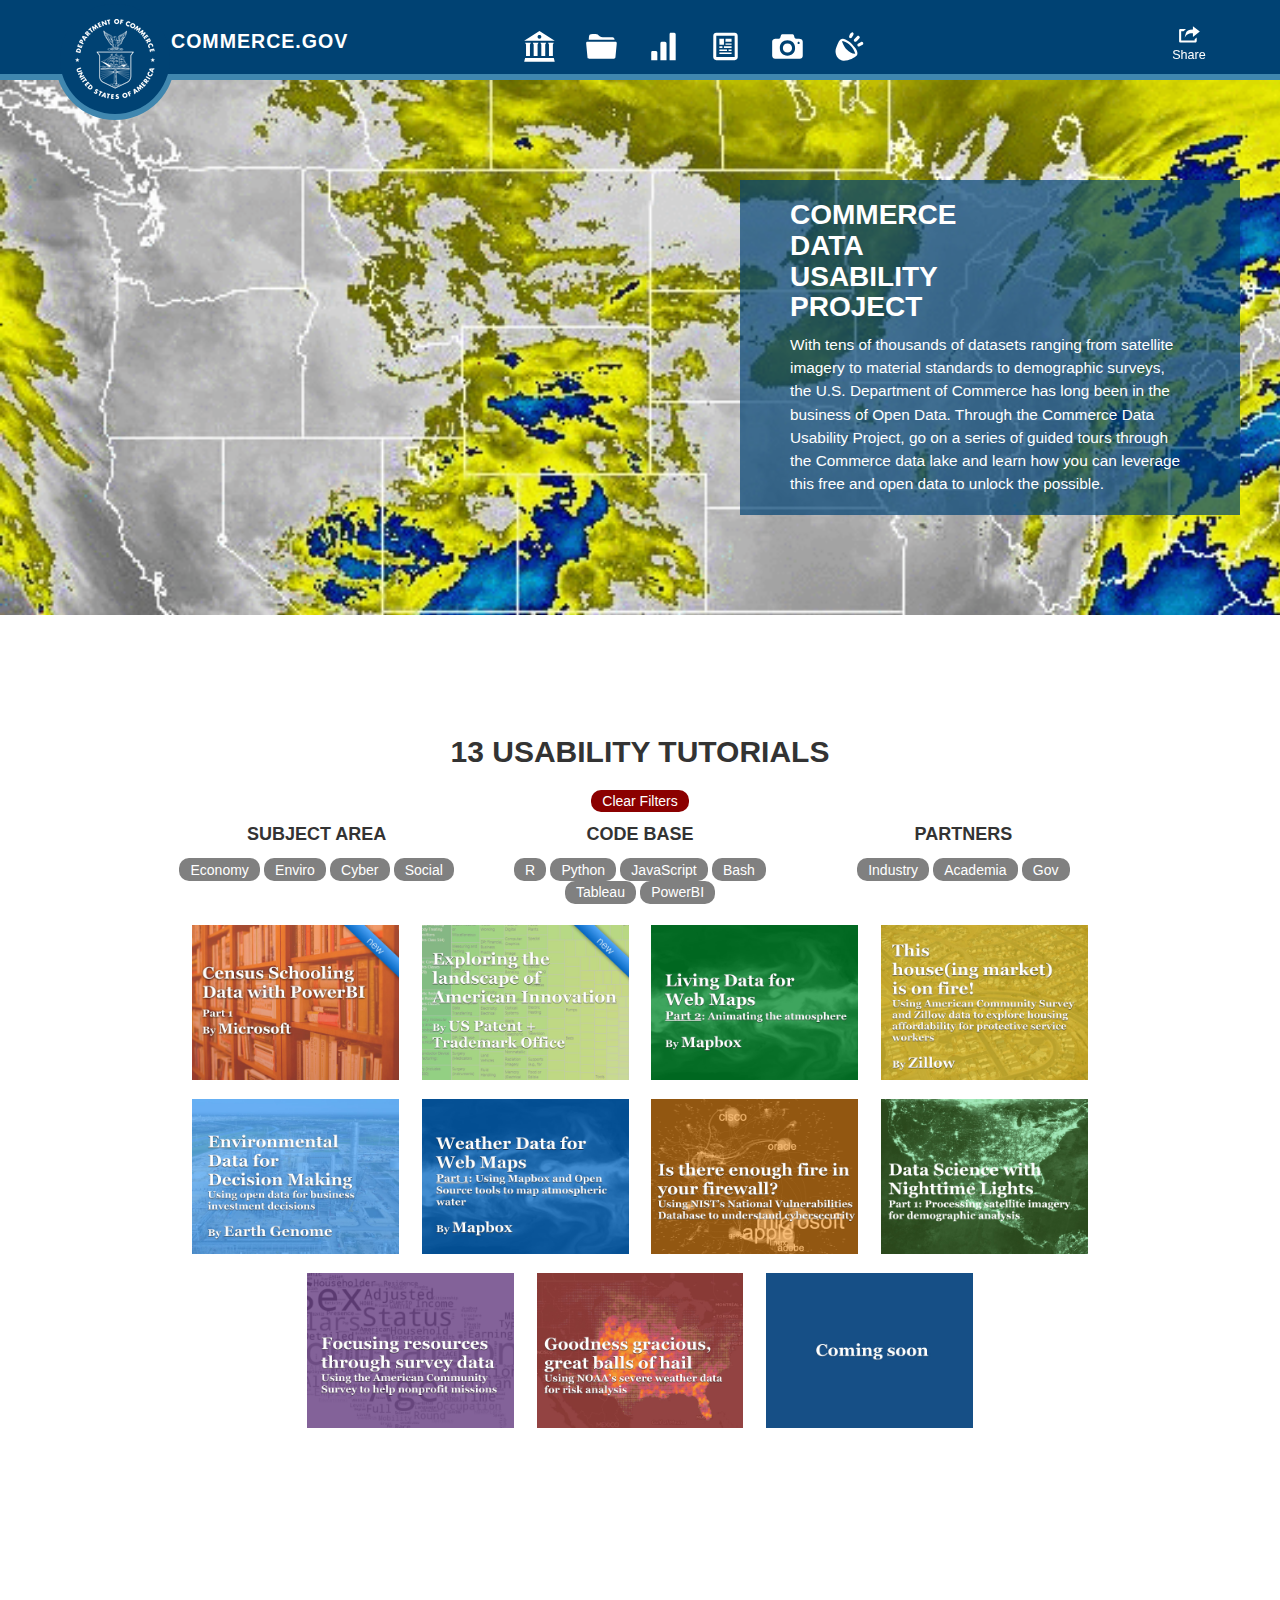
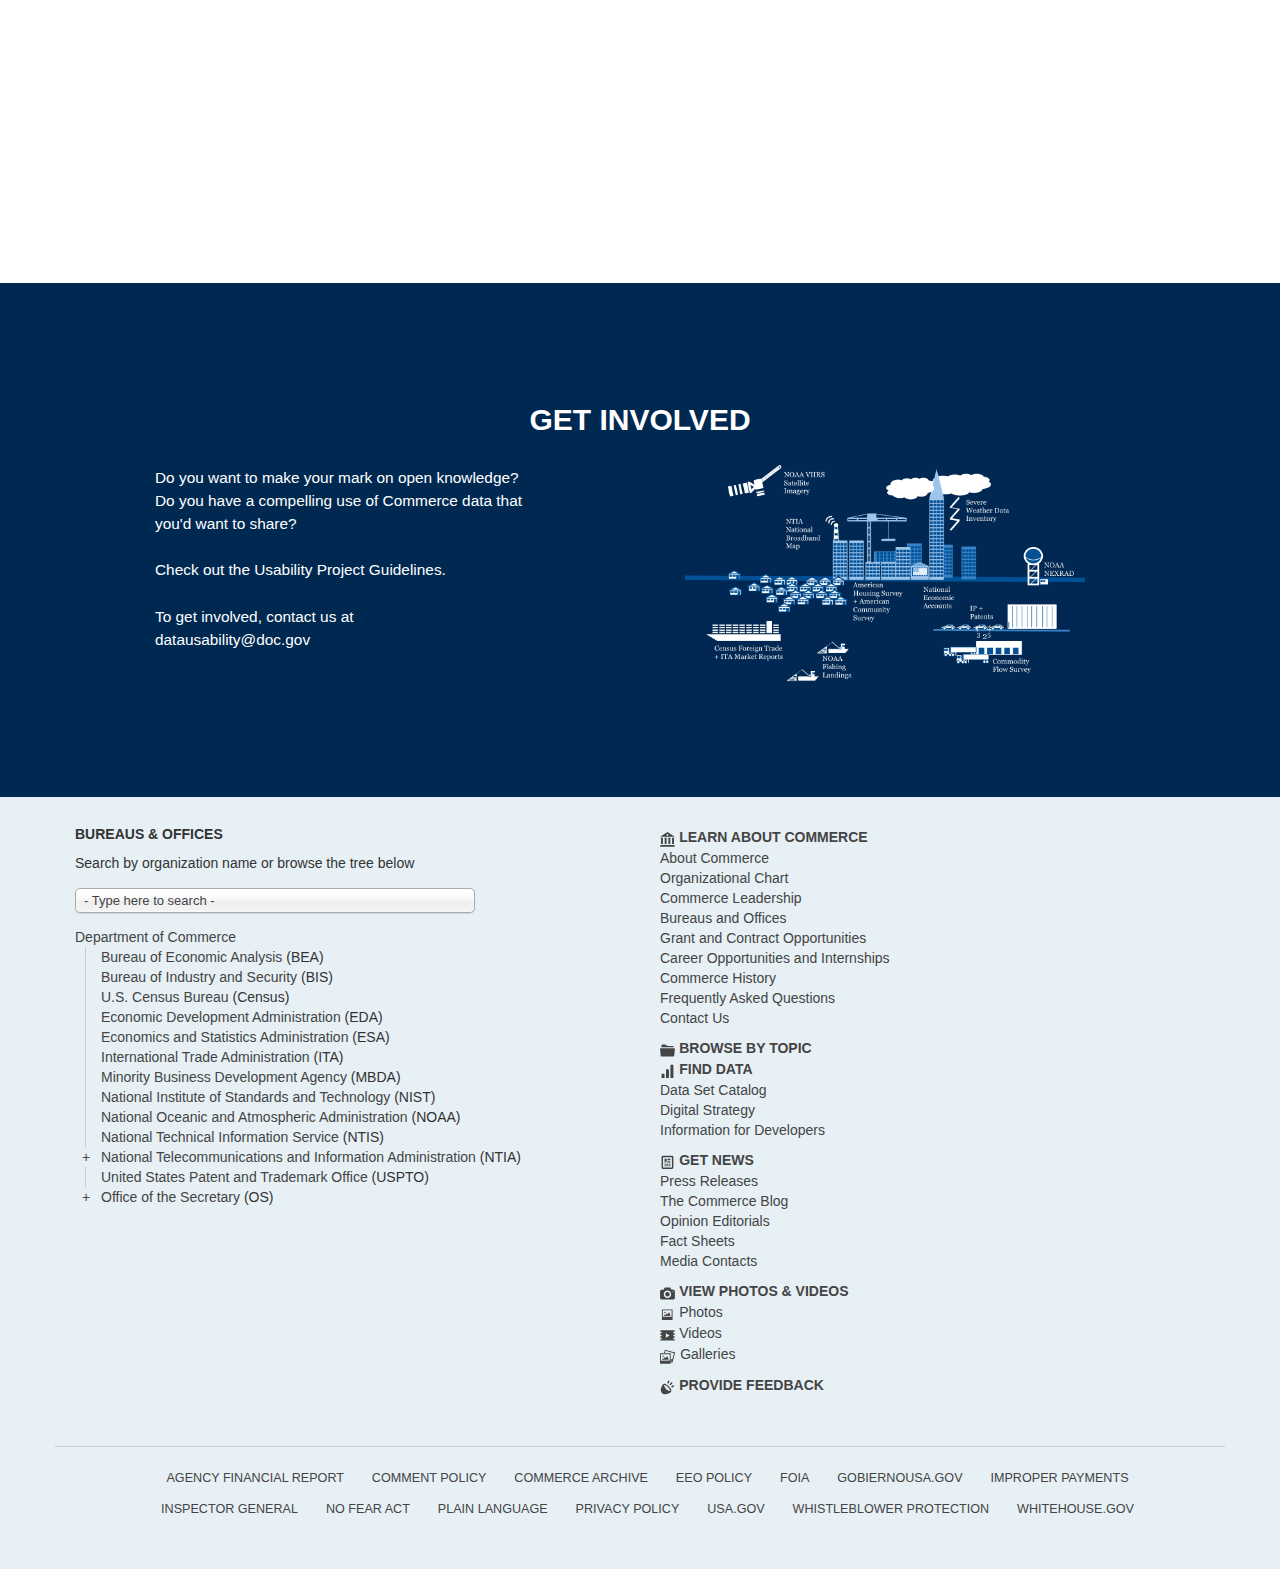
==== commit 61ed0f4e: "Update index.html" ====
--- a/index.html
+++ b/index.html
@@ -1,12 +1,10 @@
 <!DOCTYPE html>
 <!-- Commerce Data Usability Project -->
-<html lang="en" dir="ltr" class="js no-touch borderradius video"><head><meta http-equiv="Content-Type" content="text/html; charset=UTF-8">
-<meta http-equiv="X-UA-Compatible" content="IE=edge,chrome=1">
-<meta charset="utf-8">
-<meta http-equiv="X-UA-Compatible" content="IE=edge">
+<html lang="en" dir="ltr" class="js no-touch borderradius video">
+<head>
+<meta charset="UTF-8">
 <link rel="shortcut icon" href="https://www.commerce.gov/sites/all/themes/doc/doc_theme/favicon.ico" type="image/vnd.microsoft.icon">
 <link rel="image_src" href="img/CDS-horizontal-v2.jpg" />
-<meta name="viewport" content="initial-scale=1">
 <meta name="viewport" content="width=device-width, initial-scale=1.0, user-scalable=yes">
 <meta name="MobileOptimized" content="width">
 <meta name="description" content="The Commerce Data Usability Project">
@@ -42,29 +40,11 @@
     <link rel="stylesheet" href="css/parallax.css" type="text/css">
     <script src="js/parallax.js"></script>
 
-    <!--Google Analytics Tracking code for DataUsability Website-->
-    <script>
-      (function(i,s,o,g,r,a,m){i['GoogleAnalyticsObject']=r;i[r]=i[r]||function(){
-      (i[r].q=i[r].q||[]).push(arguments)},i[r].l=1*new Date();a=s.createElement(o),
-      m=s.getElementsByTagName(o)[0];a.async=1;a.src=g;m.parentNode.insertBefore(a,m)
-      })(window,document,'script','//www.google-analytics.com/analytics.js','ga');
-
-      ga('create', 'UA-72688808-1', 'auto');
-      ga('send', 'pageview');
-
-    </script>
-
 <!--END -->
     
     <style>
-       
-        body.footie{
-
-            font-family: "SourceSansProRegular","Helvetica Neue",Arial,Helvetica,sans-serif;
-        }
-        #righty{
-            text-align:right;
-        }
+        body.footie{font-family: "SourceSansProRegular","Helvetica Neue",Arial,Helvetica,sans-serif;}
+        #righty{text-align:right;}
     </style>
     
 <!--[if lt IE 9]>
@@ -85,7 +65,12 @@
 <script src="/sites/all/themes/doc/doc_theme/scripts/doc-ie7.js"></script>
 <![endif]-->
 
-<div class="fit-vids-style">­<style>               .fluid-width-video-wrapper {                 width: 100%;                              position: relative;                       padding: 0;                            }                                                                                   .fluid-width-video-wrapper iframe,        .fluid-width-video-wrapper object,        .fluid-width-video-wrapper embed {           position: absolute;                       top: 0;                                   left: 0;                                  width: 100%;                              height: 100%;                          }                                       </style></div><script async="" src="./underlying/analytics.js"></script><script src="./underlying/modernizr.min.js"></script>
+<style>
+   .fluid-width-video-wrapper{width:100%;position:relative;padding:0;}
+   .fluid-width-video-wrapper iframe,.fluid-width-video-wrapper object,.fluid-width-video-wrapper embed{position:absolute;top:0;left:0;width:100%;height:100%;}
+</style>
+
+   <script async="" src="./underlying/analytics.js"></script><script src="./underlying/modernizr.min.js"></script>
 <script src="./underlying/js_9G5FsdX5Potwksl8IBfHBbgZRu99vAMYBE7nrb1Yne4.js"></script>
 <script src="./underlying/js_ZlCFDzQoXfm9wWS6oVWR6ThqUvOvn22eKSXxyCez-g0.js"></script>
 <script src="./underlying/js_0Yo5gjQhoxE-AiSLW4QiFqOvvVXywlMJbsmLegP6238.js"></script>
@@ -93,19 +78,36 @@
 <script src="./underlying/js_HbE2XwzjmAgINxgddfJIkmp_TqZJiMR223hyz8f84-0.js"></script>
 <script>(function(i,s,o,g,r,a,m){i["GoogleAnalyticsObject"]=r;i[r]=i[r]||function(){(i[r].q=i[r].q||[]).push(arguments)},i[r].l=1*new Date();a=s.createElement(o),m=s.getElementsByTagName(o)[0];a.async=1;a.src=g;m.parentNode.insertBefore(a,m)})(window,document,"script","//www.google-analytics.com/analytics.js","ga");ga("create", "UA-44450756-1", {"cookieDomain":"auto"});ga("set", "anonymizeIp", true);ga("send", "pageview");</script>
 <script src="./underlying/js_5nZBQ0tB01aIBptbXt9EeB17jdv_ZLMDfe3PJeywAQA.js"></script>
-<script src="./underlying/js_O7AMySnWcbP42_EYyHpLcyNp3scucgnHe7cT7PutAIs.js"></script><style type="text/css">cufon{text-indent:0!important;}@media screen,projection{cufon{display:inline!important;display:inline-block!important;position:relative!important;vertical-align:middle!important;font-size:1px!important;line-height:1px!important;}cufon cufontext{display:-moz-inline-box!important;display:inline-block!important;width:0!important;height:0!important;overflow:hidden!important;text-indent:-10000in!important;}cufon canvas{position:relative!important;}}@media print{cufon{padding:0!important;}cufon canvas{display:none!important;}}</style>
+<script src="./underlying/js_O7AMySnWcbP42_EYyHpLcyNp3scucgnHe7cT7PutAIs.js"></script>
+<style>cufon{text-indent:0!important;}@media screen,projection{cufon{display:inline!important;display:inline-block!important;position:relative!important;vertical-align:middle!important;font-size:1px!important;line-height:1px!important;}cufon cufontext{display:-moz-inline-box!important;display:inline-block!important;width:0!important;height:0!important;overflow:hidden!important;text-indent:-10000in!important;}cufon canvas{position:relative!important;}}@media print{cufon{padding:0!important;}cufon canvas{display:none!important;}}</style>
 <script src="./underlying/js_bOjt6zaGKW3Ql601Hup9iK7fIzn0qjAbJuy9e8DrGus.js"></script>
 <script>jQuery.extend(Drupal.settings, {"basePath":"\/","pathPrefix":"","ajaxPageState":{"theme":"doc_theme","theme_token":"UPDvLCcScJq-0MA6y3Mm0BX7Hb4RsLERq6ZmqdDWI_k","js":{"sites\/all\/modules\/contrib\/menu_minipanels\/js\/menu_minipanels.js":1,"sites\/all\/libraries\/qtip\/jquery.qtip-1.0.0-rc3.min.js":1,"0":1,"1":1,"https:\/\/ips-invite.iperceptions.com\/webValidator.aspx?sdfc=5d169f49-48667-5b0fb26b-53f2-483b-a40b-d984747dd023\u0026lID=1\u0026loc=4Q-WEB2\u0026cD=30\u0026rF=True\u0026iType=1\u0026domainname=1":1,"sites\/all\/modules\/custom\/doc_font_check\/doc_font_check.js":1,"2":1,"3":1,"4":1,"sites\/all\/libraries\/modernizr\/modernizr.min.js":1,"sites\/all\/modules\/contrib\/jquery_update\/replace\/jquery\/1.7\/jquery.min.js":1,"misc\/jquery.once.js":1,"misc\/drupal.js":1,"sites\/all\/libraries\/fitvids\/jquery.fitvids.js":1,"sites\/all\/modules\/contrib\/jquery_update\/replace\/ui\/ui\/minified\/jquery.ui.core.min.js":1,"sites\/all\/modules\/contrib\/jquery_update\/replace\/ui\/ui\/minified\/jquery.ui.widget.min.js":1,"sites\/all\/modules\/contrib\/jquery_update\/replace\/ui\/ui\/minified\/jquery.effects.core.min.js":1,"sites\/all\/modules\/contrib\/jquery_update\/replace\/ui\/ui\/minified\/jquery.ui.accordion.min.js":1,"sites\/all\/modules\/contrib\/jquery_update\/replace\/ui\/ui\/minified\/jquery.ui.tabs.min.js":1,"sites\/all\/modules\/contrib\/jquery_update\/replace\/ui\/ui\/minified\/jquery.effects.highlight.min.js":1,"sites\/all\/modules\/contrib\/fitvids\/fitvids.js":1,"sites\/all\/modules\/contrib\/back_to_top\/js\/back_to_top.js":1,"misc\/collapse.js":1,"sites\/all\/modules\/contrib\/views_slideshow\/js\/views_slideshow.js":1,"sites\/all\/libraries\/chosen\/chosen.jquery.min.js":1,"sites\/all\/modules\/contrib\/ctools\/js\/collapsible-div.js":1,"sites\/all\/modules\/contrib\/field_group\/field_group.js":1,"sites\/all\/modules\/contrib\/ctools\/js\/jump-menu.js":1,"sites\/all\/modules\/contrib\/views_tree\/js\/collapsible.js":1,"sites\/all\/modules\/contrib\/google_analytics\/googleanalytics.js":1,"5":1,"sites\/all\/modules\/contrib\/menu_minipanels\/js\/menu_minipanels.callbacks.js":1,"sites\/all\/modules\/contrib\/table_trash\/js\/table_trash.js":1,"sites\/all\/modules\/contrib\/table_trash\/libraries\/variants\/js\/jquery.dataTables.bugfixed.min.js":1,"sites\/all\/modules\/contrib\/table_trash\/libraries\/variants\/js\/FixedHeader.bugfixed.min.js":1,"sites\/all\/libraries\/datatables\/extras\/FixedColumns\/media\/js\/FixedColumns.min.js":1,"sites\/all\/libraries\/datatables\/extras\/TableTools\/media\/js\/TableTools.min.js":1,"sites\/all\/libraries\/datatables\/extras\/ColReorder\/media\/js\/ColReorderWithResize.js":1,"sites\/all\/modules\/contrib\/table_trash\/libraries\/variants\/js\/datatables.responsive.bugfixed.js":1,"sites\/all\/libraries\/datatables-responsive\/example\/lib\/lodash\/lodash.min.js":1,"sites\/all\/modules\/contrib\/joyride\/inc\/js\/joyride_start_link.js":1,"sites\/all\/modules\/contrib\/chosen\/chosen.js":1,"sites\/all\/themes\/doc\/doc_theme\/scripts\/doc-prevent-multiple-submit.js":1,"sites\/all\/themes\/doc\/doc_theme\/scripts\/doc-show-hide-more.js":1,"sites\/all\/themes\/doc\/doc_theme\/scripts\/doc-scroll.js":1,"sites\/all\/themes\/doc\/doc_theme\/scripts\/doc-media-browser.js":1,"sites\/all\/themes\/doc\/doc_theme\/scripts\/doc-menu-toggle.js":1,"sites\/all\/themes\/doc\/doc_theme\/scripts\/doc-info-toggle.js":1,"sites\/all\/themes\/doc\/doc_theme\/scripts\/doc-tags-toggle.js":1,"sites\/all\/themes\/doc\/doc_theme\/scripts\/jquery.localscroll-1.2.7.js":1,"sites\/all\/themes\/doc\/doc_theme\/scripts\/jquery.scrollTo-1.4.3.1.js":1,"sites\/all\/themes\/doc\/doc_theme\/scripts\/doc-scroll-anchors.js":1,"sites\/all\/themes\/doc\/doc_theme\/scripts\/cufon\/cufon-yui.js":1,"sites\/all\/themes\/doc\/doc_theme\/scripts\/cufon\/docfont_400.font.js":1,"sites\/all\/themes\/doc\/doc_theme\/scripts\/cufon\/docfont.js":1,"sites\/all\/themes\/doc\/doc_theme\/scripts\/doc-chrome-render-bug.js":1,"sites\/all\/themes\/doc\/doc_theme\/scripts\/doc-tabs.js":1,"sites\/all\/themes\/doc\/doc_theme\/scripts\/doc-ui-effects.js":1,"sites\/all\/themes\/doc\/doc_theme\/scripts\/doc-tooltip-help.js":1,"sites\/all\/themes\/doc\/doc_theme\/scripts\/doc-icon-columns.js":1,"sites\/all\/themes\/doc\/doc_theme\/scripts\/doc-hide-empty-fieldset.js":1,"sites\/all\/themes\/doc\/doc_theme\/scripts\/doc-login-button.js":1,"sites\/all\/themes\/doc\/doc_theme\/scripts\/doc-holiday.js":1,"sites\/all\/themes\/doc\/doc_theme\/scripts\/doc-tools-menu.js":1,"sites\/all\/themes\/doc\/doc_theme\/scripts\/doc-responsive-tables.js":1,"sites\/all\/themes\/adaptivetheme\/at_core\/scripts\/scalefix.js":1},"css":{"modules\/system\/system.base.css":1,"modules\/system\/system.menus.css":1,"modules\/system\/system.messages.css":1,"modules\/system\/system.theme.css":1,"sites\/all\/libraries\/chosen\/chosen.css":1,"sites\/all\/modules\/contrib\/chosen\/css\/chosen-drupal.css":1,"misc\/ui\/jquery.ui.core.css":1,"misc\/ui\/jquery.ui.theme.css":1,"misc\/ui\/jquery.ui.accordion.css":1,"misc\/ui\/jquery.ui.tabs.css":1,"sites\/all\/modules\/contrib\/calendar\/css\/calendar_multiday.css":1,"modules\/comment\/comment.css":1,"sites\/all\/modules\/contrib\/date\/date_api\/date.css":1,"sites\/all\/modules\/contrib\/date\/date_popup\/themes\/datepicker.1.7.css":1,"sites\/all\/modules\/contrib\/date\/date_repeat_field\/date_repeat_field.css":1,"sites\/all\/modules\/custom\/doc_font_check\/doc_font_check.css":1,"modules\/field\/theme\/field.css":1,"sites\/all\/modules\/contrib\/fitvids\/fitvids.css":1,"modules\/node\/node.css":1,"modules\/search\/search.css":1,"modules\/user\/user.css":1,"sites\/all\/modules\/contrib\/views\/css\/views.css":1,"sites\/all\/modules\/contrib\/back_to_top\/css\/back_to_top.css":1,"sites\/all\/modules\/contrib\/accordion_menu\/accordion_menu.css":1,"sites\/all\/modules\/contrib\/ckeditor\/css\/ckeditor.css":1,"sites\/all\/modules\/contrib\/ctools\/css\/ctools.css":1,"sites\/all\/modules\/contrib\/openlayers_proximity\/openlayers_proximity.css":1,"sites\/all\/modules\/contrib\/panels\/css\/panels.css":1,"sites\/all\/modules\/contrib\/tagclouds\/tagclouds.css":1,"sites\/all\/modules\/contrib\/views_slideshow\/views_slideshow.css":1,"sites\/all\/modules\/contrib\/field_group\/field_group.css":1,"sites\/all\/modules\/contrib\/addressfield\/addressfield.css":1,"modules\/taxonomy\/taxonomy.css":1,"sites\/all\/modules\/contrib\/ctools\/css\/collapsible-div.css":1,"sites\/all\/modules\/contrib\/views_tree\/css\/collapsible.css":1,"sites\/all\/modules\/contrib\/panels\/plugins\/layouts\/onecol\/onecol.css":1,"sites\/all\/modules\/contrib\/menu_minipanels\/css\/menu_minipanels.css":1,"sites\/all\/libraries\/datatables-responsive\/files\/css\/datatables.responsive.css":1,"sites\/all\/themes\/adaptivetheme\/at_core\/css\/at.layout.css":1,"sites\/all\/themes\/doc\/doc_theme\/css\/global.base.css":1,"sites\/all\/themes\/doc\/doc_theme\/css\/global.styles.css":1,"sites\/all\/themes\/doc\/doc_theme\/doc_galleria_theme\/galleria.doc.css":1,"sites\/all\/themes\/doc\/doc_theme\/fonts\/docfont\/docfont.css":1,"sites\/all\/themes\/doc\/doc_theme\/fonts\/source-sans-pro\/stylesheet.css":1,"sites\/all\/themes\/doc\/doc_theme\/css\/colors.css":1,"sites\/all\/themes\/doc\/doc_theme\/css\/color_scheme.css":1,"public:\/\/adaptivetheme\/doc_theme_files\/doc_theme.responsive.layout.css":1,"public:\/\/adaptivetheme\/doc_theme_files\/doc_theme.responsive.styles.css":1,"public:\/\/adaptivetheme\/doc_theme_files\/doc_theme.lt-ie9.layout.css":1,"sites\/all\/themes\/doc\/doc_theme\/css\/lt-ie9.css":1,"sites\/all\/themes\/doc\/doc_theme\/css\/lt-ie8.css":1}},"field_group":{"div":"full"},"chosen":{"selector":"select:visible\r\nselect:not([name*=\u0027day\u0027],[name*=\u0027year\u0027],[name*=\u0027month\u0027],[name$=\u0027_op\u0027],[name*=\u0027items_per_page\u0027])","minimum_single":5,"minimum_multiple":5,"minimum_width":200,"options":{"disable_search":false,"disable_search_threshold":0,"search_contains":true,"placeholder_text_multiple":"Choose some options","placeholder_text_single":"Choose an option","no_results_text":"No results match","inherit_select_classes":true}},"urlIsAjaxTrusted":{"\/office-secretary":true,"\/":true,"https:\/\/search.commerce.gov\/search":true},"back_to_top":{"back_to_top_button_trigger":"100","back_to_top_prevent_on_mobile":0,"back_to_top_prevent_in_admin":0,"back_to_top_button_type":"image","back_to_top_button_text":"Back to top","#attached":{"library":[["system","ui"]]}},"views_tree_setting":{"doc_orgs_groups":"collapsed"},"fitvids":{"custom_domains":[],"selectors":["body"],"simplifymarkup":true},"googleanalytics":{"trackOutbound":1,"trackMailto":1,"trackDownload":1,"trackDownloadExtensions":"7z|aac|arc|arj|asf|asx|avi|bin|csv|doc|exe|flv|gif|gz|gzip|hqx|jar|jpe?g|js|mp(2|3|4|e?g)|mov(ie)?|msi|msp|pdf|phps|png|ppt|qtm?|ra(m|r)?|sea|sit|tar|tgz|torrent|txt|wav|wma|wmv|wpd|xls|xml|z|zip"},"menuMinipanels":{"panels":{"panel_664":{"position":{"target":"false","target_custom":"","type":"absolute","corner":{"target":"rightBottom","tooltip":"rightTop"}},"show":{"delay":"0","when":{"event":"click"},"effect":{"type":"false","length":"0"}},"hide":{"delay":"60000","effect":{"type":"false","length":"0"}},"style":{"name":"light","width":{"min":"0","max":"500"},"border":{"width":"0","color":"#d3d3d3","radius":"0"}},"mlid":"664"},"panel_1121":{"position":{"target":"false","target_custom":"","type":"absolute","corner":{"target":"bottomRight","tooltip":"rightTop"}},"show":{"delay":"0","when":{"event":"click"},"effect":{"type":"false","length":"0"}},"hide":{"delay":"60000","effect":{"type":"false","length":"0"}},"style":{"name":"light","width":{"min":"0","max":"250"},"border":{"width":"3","color":"#d3d3d3","radius":"0"}},"mlid":"1121"}}},"table_trash":{".table-export-col1 table,table.table-export-col1":{"sDom":"T\u003C\u0022clear\u0022\u003Elfrtip","bFilter":1,"bSort":true,"bPaginate":false,"sPaginationType":"","iDisplayLength":-1,"bLengthChange":false,"bFixedHeader":false,"oTableTools":{"sSwfPath":"\/sites\/all\/libraries\/datatables\/extras\/TableTools\/media\/swf\/copy_csv_xls_pdf.swf"},"iExpandCol":0,"iBreakpointPhone":480,"iBreakpointTablet":768,"aiHideColsTablet":[2,3,4,5,6,7,8],"aiHideColsPhone":[1,2,3,4,5,6,7,8]},".table-export-col2 table, table.table-export-col2":{"sDom":"T\u003C\u0022clear\u0022\u003Elfrtip","bFilter":1,"bSort":true,"bPaginate":false,"sPaginationType":"","iDisplayLength":-1,"bLengthChange":false,"bFixedHeader":false,"oTableTools":{"sSwfPath":"\/sites\/all\/libraries\/datatables\/extras\/TableTools\/media\/swf\/copy_csv_xls_pdf.swf"},"iExpandCol":1,"iBreakpointPhone":480,"iBreakpointTablet":768,"aiHideColsTablet":[2,3,4,5,6,7,8],"aiHideColsPhone":[0,2,3,4,5,6,7,8]}},"adaptivetheme":{"doc_theme":{"layout_settings":{"bigscreen":"three-col-grail","tablet_landscape":"three-col-grail","tablet_portrait":"one-col-vert","smalltouch_landscape":"one-col-vert","smalltouch_portrait":"one-col-stack"},"media_query_settings":{"bigscreen":"only screen and (min-width:1025px)","tablet_landscape":"only screen and (min-width:769px) and (max-width:1024px)","tablet_portrait":"only screen and (min-width:481px) and (max-width:768px)","smalltouch_landscape":"only screen and (min-width:321px) and (max-width:480px)","smalltouch_portrait":"only screen and (max-width:320px)"}}}});</script>
-<!-- We participate in the US government's analytics program. See the data at analytics.usa.gov. --><script src="./underlying/Universal-Federated-Analytics-Min.js" type="text/javascript" id="_fed_an_ua_tag"></script><!--[if lte IE 8]>
+<!-- We participate in the US government's analytics program. See the data at analytics.usa.gov. --><script src="./underlying/Universal-Federated-Analytics-Min.js" id="_fed_an_ua_tag"></script><!--[if lte IE 8]>
 <script src="https://www.commerce.gov/sites/all/themes/doc/doc_theme/scripts/pie/PIE.js?o17z2r"></script>
 <script src="https://www.commerce.gov/sites/all/themes/doc/doc_theme/scripts/doc-ie-corners.js?o17z2r"></script>
 <![endif]-->
 <!--[if lt IE 9]>
 <script src="https://www.commerce.gov/sites/all/themes/adaptivetheme/at_core/scripts/html5.js?o17z2r"></script>
 <![endif]-->
-<script type="text/javascript" src="./underlying/remote.loader.js"></script><link type="text/css" href="./underlying/sayt.css" rel="stylesheet" media="screen"><script type="text/javascript" src="./underlying/sayt_loader_libs.js"></script><script type="text/javascript" src="./underlying/stats.js"></script></head>
+<script src="./underlying/remote.loader.js"></script>
+<link type="text/css" href="./underlying/sayt.css" rel="stylesheet" media="screen">
+<script src="./underlying/sayt_loader_libs.js"></script>
+<script src="./underlying/stats.js"></script>
+</head>
 <body class="html not-front not-logged-in no-sidebars page-taxonomy page-taxonomy-term page-taxonomy-term- page-taxonomy-term-13 sidebar-second atr-7.x-3.x atv-7.x-3.2 site-name-department-of-commerce section-office-secretary jquery-once-1-processed font font-checked">
-  <div id="skip-link" class="nocontent">
+
+   <!--Google Analytics Tracking code for DataUsability Website-->
+    <script>
+      (function(i,s,o,g,r,a,m){i['GoogleAnalyticsObject']=r;i[r]=i[r]||function(){
+      (i[r].q=i[r].q||[]).push(arguments)},i[r].l=1*new Date();a=s.createElement(o),
+      m=s.getElementsByTagName(o)[0];a.async=1;a.src=g;m.parentNode.insertBefore(a,m)
+      })(window,document,'script','//www.google-analytics.com/analytics.js','ga');
+
+      ga('create', 'UA-72688808-1', 'auto');
+      ga('send', 'pageview');
+    </script>
+
+   <div id="skip-link" class="nocontent">
     <a href="#main-content" class="element-invisible element-focusable">Skip to main content</a>
   </div>
     
@@ -124,15 +126,10 @@
                     <a href="https://www.commerce.gov/"><img class="site-logo" src="./underlying/logo.png" alt="Department of Commerce"></a>                  </div>
                 </div>
               
-                              <!-- start: Site name and Slogan hgroup -->
+                <!-- start: Site name and Slogan hgroup -->
                 <hgroup class="h-group" id="name-and-slogan">
-
-                                      <h1 class="alt-sitename"><a class="active" title="Home page" href="https://www.commerce.gov/">Commerce.gov</a></h1>
-                  
-                                      <h1 id="site-name"><a href="https://www.commerce.gov/" title="Home page">Department of Commerce</a></h1>
-                  
-                  
-                  
+                   <h1 class="alt-sitename"><a class="active" title="Home page" href="https://www.commerce.gov/">Commerce.gov</a></h1>
+                   <h1 id="site-name"><a href="https://www.commerce.gov/" title="Home page">Department of Commerce</a></h1>
                 </hgroup><!-- /end #name-and-slogan -->
               
 
@@ -140,23 +137,21 @@
                   <div class="region region-header"><div class="region-inner clearfix"><nav id="block-system-main-menu" class="block block-system block-menu odd first block-count-1 block-region-header block-main-menu" role="navigation"><div class="block-inner clearfix">  
       <h2 class="block-title">Main menu</h2>
   
-  <ul class="menu clearfix"><li class="first leaf menu1113 joyride-start-link"><a href="https://www.commerce.gov/%23" title="Take a tour of this page" class="icon-binoculars menu-highlight joyride-start-link blink"><div class="menu-link-wrapper"><span>Take a Tour</span></div></a></li>
+  <ul class="menu clearfix"><li class="first leaf menu1113 joyride-start-link"><a href="https://www.commerce.gov/#" title="Take a tour of this page" class="icon-binoculars menu-highlight joyride-start-link blink"><div class="menu-link-wrapper"><span>Take a Tour</span></div></a></li>
 <li class="collapsed menu672"><a href="https://www.commerce.gov/about" class="icon-commerce-bldg"><div class="menu-link-wrapper"><span>Learn About Commerce</span></div></a></li>
 <li class="leaf menu1179"><a href="https://www.commerce.gov/topics" class="icon-folder"><div class="menu-link-wrapper"><span>Browse by Topic</span></div></a></li>
 <li class="collapsed menu780"><a href="https://www.commerce.gov/economicindicators" class="icon-bar"><div class="menu-link-wrapper"><span>Find Data</span></div></a></li>
 <li class="leaf menu528"><a href="https://www.commerce.gov/news" class="icon-news"><div class="menu-link-wrapper"><span>Get News</span></div></a></li>
-<li class="expanded menu723"><a href="https://www.commerce.gov/media" class="icon-camera" fonticon="0"><div class="menu-link-wrapper"><span>View Photos &amp; Videos</span></div></a><ul class="menu clearfix"><li class="first leaf menu881"><a href="https://www.commerce.gov/media/photos" class="icon-image"><div class="menu-link-wrapper"><span>Photos</span></div></a></li>
+<li class="expanded menu723"><a href="https://www.commerce.gov/media" class="icon-camera"><div class="menu-link-wrapper"><span>View Photos &amp; Videos</span></div></a><ul class="menu clearfix"><li class="first leaf menu881"><a href="https://www.commerce.gov/media/photos" class="icon-image"><div class="menu-link-wrapper"><span>Photos</span></div></a></li>
 <li class="leaf menu879"><a href="https://www.commerce.gov/media/videos" class="icon-video"><div class="menu-link-wrapper"><span>Videos</span></div></a></li>
 <li class="last leaf menu880"><a href="https://www.commerce.gov/media/galleries" class="icon-gallery"><div class="menu-link-wrapper"><span>Galleries</span></div></a></li>
 </ul></li>
-<li class="last leaf menu719"><a href="https://www.commerce.gov/form/commercegov-feedback" class="icon-sound" fonticon="0"><div class="menu-link-wrapper"><span>Provide Feedback</span></div></a></li>
+<li class="last leaf menu719"><a href="https://www.commerce.gov/form/commercegov-feedback" class="icon-sound"><div class="menu-link-wrapper"><span>Provide Feedback</span></div></a></li>
 </ul>
   </div></nav><nav id="block-menu-menu-tools" class="block block-menu even last block-count-2 block-region-header block-menu-tools" role="navigation"><div class="block-inner clearfix">  
       <h2 class="block-title">Tools</h2>
   
-  <ul class="menu clearfix"><li class="first leaf menu502"><a href="https://www.commerce.gov/search" class="search icon-search menu-minipanel menu-minipanel-664 minipanel-processed"><div class="menu-link-wrapper"><span>Search</span></div></a></li>
-<li class="leaf menu670"><a href="https://www.commerce.gov/engage" class="icon-plus menu-minipanel menu-minipanel-1121 minipanel-processed" fonticon="0"><div class="menu-link-wrapper"><span>Engage</span></div></a></li>
-<li class="last leaf menu696"><a href="http://www.addthis.com/bookmark.php?v=300&amp;winname=addthis&amp;pub=ra-4e384dd26e6802bf" title="Share this page to your favorite social tools" class="icon-export" target="_blank"><div class="menu-link-wrapper"><span>Share</span></div></a></li>
+  <ul class="menu clearfix"><li class="last leaf menu696"><a href="http://www.addthis.com/bookmark.php?v=300&amp;winname=addthis&amp;pub=ra-4e384dd26e6802bf" title="Share this page to your favorite social tools" class="icon-export" target="_blank"><div class="menu-link-wrapper"><span>Share</span></div></a></li>
 </ul>
   </div></nav></div></div>
         </header>
@@ -176,42 +171,14 @@
                         </div>
                         <div class="col-lg-5 col-md-7 col-sm-8 col-xs-12    text-left boxer" style="background-color: rgba(0, 66, 115, 0.7);color:white">
                             <div class="service-box"  >
-                                <h2><span style="font-size:200%;font-weight:100%" >
-                                    COMMERCE<br>DATA <br>USABILITY <br>PROJECT</span></h2>
-                                <p style="font-size:110%"> With tens of thousands of datasets ranging from satellite imagery to material standards to demographic surveys, the U.S. Department of Commerce has long been in the business of Open Data. Through the Commerce Data Usability Project, go on a series of guided tours through the Commerce data lake and learn how you can leverage this free and open data to unlock the possible.</p><br>
+                                <h2 style="font-size:200%;font-weight:bold;">COMMERCE<br>DATA <br>USABILITY <br>PROJECT</h2>
+                                <p style="font-size:110%">With tens of thousands of datasets ranging from satellite imagery to material standards to demographic surveys, the U.S. Department of Commerce has long been in the business of Open Data. Through the Commerce Data Usability Project, go on a series of guided tours through the Commerce data lake and learn how you can leverage this free and open data to unlock the possible.</p><br>
                             </div>
                         </div>
                     </div>
                 </div>
     </section>
-      
-
-<!-- Intro Section-->
-<!--<section class="bg-primary datacorps" id="about">
-        <div class="container">
-            <div class="row">
-                    <div class="col-lg-6 col-md-5 ">
-                            <div class="service-box">
-                                <h2><font color = "white" style>
-                                    FROM OPEN DATA <br> TO OPEN KNOWLEDGE</font></h2>
-
-                                <p color = "white" style="font-size:110%" >Open data is just the first step to opening up knowledge, and here at the U.S. Department of Commerce, we believe that contextualization and illumination are a critical part of data delivery. Ready to build the next big thing? Get off to a running start with tutorials that will walk you through each phase of the data discovery process, from initial data touch through preprocessing, joining, analysis and visualization.</p><br>
-
-                            </div>
-                        </div>
-                   <div class="col-lg-5 col-md-5 ">
-
-<iframe width="560" height="315" src="https://www.youtube-nocookie.com/embed/fcvg4GpA2Qg?rel=0&amp;showinfo=0" frameborder="0" allowfullscreen></iframe>
-
-                       </a>
-                       
-               
-            </div>
-        </div>
-    </section>
--->
-
-      
+          
 <!--Gallery Section-->
     <section class=" datacorps" >
         <div class="container">
@@ -238,15 +205,15 @@
             <div class="row">
                     <div class="col-lg-6 col-md-5 ">
                          <div class="service-box">
-                                <p color = "white" style="font-size:110%" class="text-left">
-                                    Do you want to make your mark on open knowledge? <br>Do you have a compelling use of Commerce data that you'd want to share? <br><br>Check out the 
-                                    <a href="docs/CDUP Guidelines.pdf" style="color:white" download> <strong><u>Usability Project Guidelines</u></strong></a>. <br><br>To get involved, contact us at <br><strong><a href="mailto:datausability@doc.gov " style="color:white;font-weight:500">datausability@doc.gov</a> </strong>
-                                </p>
+                                <p style="font-size:110%;color: #ffffff;" class="text-left">
+                                   Do you want to make your mark on open knowledge? <br>Do you have a compelling use of Commerce data that you'd want to share?<br><br>
+                                    Check out the <strong><a href="docs/CDUP Guidelines.pdf" target="_blank" style="color:white" download>Usability Project Guidelines</a></strong>.<br><br>
+                                   To get involved, contact us at <br><strong><a href="mailto:datausability@doc.gov" style="color:white;font-weight:500">datausability@doc.gov</a></strong></p>
                         </div>
                 </div>
                 <div class="col-lg-5 col-md-5 ">
                            
-                   <img alt = "diagram" src="img/Slide_v2.png" width="80%"/>
+                   <img alt = "diagram" src="img/Slide_v2.png" style="width:80%;" />
                 </div>
                    <div class="col-lg-7  text-left ">
                       
@@ -255,11 +222,7 @@
         </div>
     </section>
     <script src="js/bootstrap.js"></script>
- <!--DATA SERVICE: END-->
-
-    
-    
-    
+ <!--DATA SERVICE: END-->    
    
 
           <div id="tertiary-content-wrapper">
@@ -320,9 +283,9 @@
           Office of Legislative and Intergovernmental Affairs    
           (OLIA)  </option><option value="681df22076ed6ccd864b27728c1490ff::/os/office-policy-and-strategic-planning">  
           Office of Policy and Strategic Planning    
-          (OPSP)  </option><option value="4b93d8a7af868f93cc5dd5c86ec8a022::/os/office-public-affairs">  
-          Office of Public Affairs    
-          (OPA)  </option><option value="7e63428fd61cac709b3c0f9fe6c21060::/os/office-chief-financial-officer-and-assistant-secretary-administration">  
+          (OPSP)  </option>
+          <option value="4b93d8a7af868f93cc5dd5c86ec8a022::/os/office-public-affairs">Office of Public Affairs (OPA)</option>
+          <option value="7e63428fd61cac709b3c0f9fe6c21060::/os/office-chief-financial-officer-and-assistant-secretary-administration">  
           Office of the Chief Financial Officer and Assistant Secretary for Administration    
           (CFO/ASA)  </option><option value="aa21c848c43e4a30f7c6060be9e76826::/os/office-chief-information-officer">  
           Office of the Chief Information Officer    
@@ -424,34 +387,32 @@
   
   <div class="block-content content"><div class="menu-block-wrapper menu-block-1 menu-name-main-menu parent-mlid-0 menu-level-1">
   <ul class="menu clearfix"><li class="first leaf menu-mlid-1113 menu1113 joyride-start-link"><a href="https://www.commerce.gov/%23" title="Take a tour of this page" class="icon-binoculars menu-highlight joyride-start-link blink"><div class="menu-link-wrapper"><span>Take a Tour</span></div></a></li>
-<li class="expanded menu-mlid-672 menu672"><a href="https://www.commerce.gov/about" class="icon-commerce-bldg"><div class="menu-link-wrapper"><span>Learn About Commerce</span></div></a><ul class="menu clearfix"><li class="first leaf has-children menu-mlid-720 menu720"><a href="https://www.commerce.gov/page/about-commerce" fonticon="0"><div class="menu-link-wrapper"><span>About Commerce</span></div></a></li>
-<li class="leaf menu-mlid-938 menu938"><a href="https://www.commerce.gov/page/doc-organizational-chart" title="DOC Organizational Chart" fonticon="0"><div class="menu-link-wrapper"><span>Organizational Chart</span></div></a></li>
-<li class="leaf menu-mlid-768 menu768"><a href="https://www.commerce.gov/directory/leadership" fonticon="0"><div class="menu-link-wrapper"><span>Commerce Leadership</span></div></a></li>
+<li class="expanded menu-mlid-672 menu672"><a href="https://www.commerce.gov/about" class="icon-commerce-bldg"><div class="menu-link-wrapper"><span>Learn About Commerce</span></div></a><ul class="menu clearfix"><li class="first leaf has-children menu-mlid-720 menu720"><a href="https://www.commerce.gov/page/about-commerce"><div class="menu-link-wrapper"><span>About Commerce</span></div></a></li>
+<li class="leaf menu-mlid-938 menu938"><a href="https://www.commerce.gov/page/doc-organizational-chart" title="DOC Organizational Chart"><div class="menu-link-wrapper"><span>Organizational Chart</span></div></a></li>
+<li class="leaf menu-mlid-768 menu768"><a href="https://www.commerce.gov/directory/leadership"><div class="menu-link-wrapper"><span>Commerce Leadership</span></div></a></li>
 <li class="leaf menu-mlid-842 menu842"><a href="https://www.commerce.gov/about/bureaus-and-offices"><div class="menu-link-wrapper"><span>Bureaus and Offices</span></div></a></li>
-<li class="leaf menu-mlid-1021 menu1021"><a href="http://www.commerce.gov/about-commerce/services" fonticon="0"><div class="menu-link-wrapper"><span>Commerce Services &amp; Offices Near You</span></div></a></li>
-<li class="leaf menu-mlid-766 menu766"><a href="https://www.commerce.gov/page/grant-and-contract-opportunities-commerce" fonticon="0"><div class="menu-link-wrapper"><span>Grant and Contract Opportunities</span></div></a></li>
-<li class="leaf menu-mlid-767 menu767"><a href="https://www.commerce.gov/page/career-opportunities-and-internships" fonticon="0"><div class="menu-link-wrapper"><span>Career Opportunities and Internships</span></div></a></li>
-<li class="leaf menu-mlid-939 menu939"><a href="https://www.commerce.gov/page/commerce-history" title="Listing of Commerce Secretaries" fonticon="0"><div class="menu-link-wrapper"><span>Commerce History</span></div></a></li>
-<li class="leaf menu-mlid-765 menu765"><a href="https://www.commerce.gov/page/frequently-asked-questions" fonticon="0"><div class="menu-link-wrapper"><span>Frequently Asked Questions</span></div></a></li>
-<li class="last leaf menu-mlid-841 menu841"><a href="https://www.commerce.gov/page/contact-us" fonticon="0"><div class="menu-link-wrapper"><span>Contact Us</span></div></a></li>
+<li class="leaf menu-mlid-766 menu766"><a href="https://www.commerce.gov/page/grant-and-contract-opportunities-commerce"><div class="menu-link-wrapper"><span>Grant and Contract Opportunities</span></div></a></li>
+<li class="leaf menu-mlid-767 menu767"><a href="https://www.commerce.gov/page/career-opportunities-and-internships"><div class="menu-link-wrapper"><span>Career Opportunities and Internships</span></div></a></li>
+<li class="leaf menu-mlid-939 menu939"><a href="https://www.commerce.gov/page/commerce-history" title="Listing of Commerce Secretaries"><div class="menu-link-wrapper"><span>Commerce History</span></div></a></li>
+<li class="leaf menu-mlid-765 menu765"><a href="https://www.commerce.gov/page/frequently-asked-questions"><div class="menu-link-wrapper"><span>Frequently Asked Questions</span></div></a></li>
+<li class="last leaf menu-mlid-841 menu841"><a href="https://www.commerce.gov/page/contact-us"><div class="menu-link-wrapper"><span>Contact Us</span></div></a></li>
 </ul></li>
 <li class="leaf menu-mlid-1179 menu1179"><a href="https://www.commerce.gov/topics" class="icon-folder"><div class="menu-link-wrapper"><span>Browse by Topic</span></div></a></li>
-<li class="expanded menu-mlid-780 menu780"><a href="https://www.commerce.gov/economicindicators" class="icon-bar"><div class="menu-link-wrapper"><span>Find Data</span></div></a><ul class="menu clearfix"><li class="first leaf menu-mlid-2565 menu2565"><a href="https://www.commerce.gov/dataservice/"><div class="menu-link-wrapper"><span>Commerce Data Service</span></div></a></li>
-<li class="leaf menu-mlid-1199 menu1199"><a href="https://data.commerce.gov/"><div class="menu-link-wrapper"><span>Data Set Catalog </span></div></a></li>
-<li class="leaf menu-mlid-788 menu788"><a href="https://www.commerce.gov/page/digital-strategy" fonticon="0"><div class="menu-link-wrapper"><span>Digital Strategy</span></div></a></li>
-<li class="last leaf menu-mlid-1022 menu1022"><a href="https://www.commerce.gov/page/commerce-developer-program" fonticon="0"><div class="menu-link-wrapper"><span>Information for Developers</span></div></a></li>
+<li class="expanded menu-mlid-780 menu780"><a href="https://www.commerce.gov/economicindicators" class="icon-bar"><div class="menu-link-wrapper"><span>Find Data</span></div></a><ul class="menu clearfix"><li class="leaf menu-mlid-1199 menu1199"><a href="https://data.commerce.gov/" target="_blank"><div class="menu-link-wrapper"><span>Data Set Catalog </span></div></a></li>
+<li class="leaf menu-mlid-788 menu788"><a href="https://www.commerce.gov/page/digital-strategy"><div class="menu-link-wrapper"><span>Digital Strategy</span></div></a></li>
+<li class="last leaf menu-mlid-1022 menu1022"><a href="https://www.commerce.gov/page/commerce-developer-program"><div class="menu-link-wrapper"><span>Information for Developers</span></div></a></li>
 </ul></li>
-<li class="expanded menu-mlid-528 menu528"><a href="https://www.commerce.gov/news" class="icon-news"><div class="menu-link-wrapper"><span>Get News</span></div></a><ul class="menu clearfix"><li class="first leaf menu-mlid-782 menu782"><a href="https://www.commerce.gov/news/press-releases" fonticon="0"><div class="menu-link-wrapper"><span>Press Releases</span></div></a></li>
-<li class="leaf menu-mlid-783 menu783"><a href="https://www.commerce.gov/news/the-commerce-blog" fonticon="0"><div class="menu-link-wrapper"><span>The Commerce Blog</span></div></a></li>
-<li class="leaf menu-mlid-786 menu786"><a href="https://www.commerce.gov/news/opinion-editorials" fonticon="0"><div class="menu-link-wrapper"><span>Opinion Editorials</span></div></a></li>
-<li class="leaf menu-mlid-787 menu787"><a href="https://www.commerce.gov/news/fact-sheets" fonticon="0"><div class="menu-link-wrapper"><span>Fact Sheets</span></div></a></li>
-<li class="last leaf menu-mlid-1019 menu1019"><a href="https://www.commerce.gov/page/media-contacts" fonticon="0"><div class="menu-link-wrapper"><span>Media Contacts</span></div></a></li>
+<li class="expanded menu-mlid-528 menu528"><a href="https://www.commerce.gov/news" class="icon-news"><div class="menu-link-wrapper"><span>Get News</span></div></a><ul class="menu clearfix"><li class="first leaf menu-mlid-782 menu782"><a href="https://www.commerce.gov/news/press-releases"><div class="menu-link-wrapper"><span>Press Releases</span></div></a></li>
+<li class="leaf menu-mlid-783 menu783"><a href="https://www.commerce.gov/news/the-commerce-blog"><div class="menu-link-wrapper"><span>The Commerce Blog</span></div></a></li>
+<li class="leaf menu-mlid-786 menu786"><a href="https://www.commerce.gov/news/opinion-editorials"><div class="menu-link-wrapper"><span>Opinion Editorials</span></div></a></li>
+<li class="leaf menu-mlid-787 menu787"><a href="https://www.commerce.gov/news/fact-sheets"><div class="menu-link-wrapper"><span>Fact Sheets</span></div></a></li>
+<li class="last leaf menu-mlid-1019 menu1019"><a href="https://www.commerce.gov/page/media-contacts"><div class="menu-link-wrapper"><span>Media Contacts</span></div></a></li>
 </ul></li>
-<li class="expanded menu-mlid-723 menu723"><a href="https://www.commerce.gov/media" class="icon-camera" fonticon="0"><div class="menu-link-wrapper"><span>View Photos &amp; Videos</span></div></a><ul class="menu clearfix"><li class="first leaf menu-mlid-881 menu881"><a href="https://www.commerce.gov/media/photos" class="icon-image"><div class="menu-link-wrapper"><span>Photos</span></div></a></li>
+<li class="expanded menu-mlid-723 menu723"><a href="https://www.commerce.gov/media" class="icon-camera"><div class="menu-link-wrapper"><span>View Photos &amp; Videos</span></div></a><ul class="menu clearfix"><li class="first leaf menu-mlid-881 menu881"><a href="https://www.commerce.gov/media/photos" class="icon-image"><div class="menu-link-wrapper"><span>Photos</span></div></a></li>
 <li class="leaf menu-mlid-879 menu879"><a href="https://www.commerce.gov/media/videos" class="icon-video"><div class="menu-link-wrapper"><span>Videos</span></div></a></li>
 <li class="last leaf menu-mlid-880 menu880"><a href="https://www.commerce.gov/media/galleries" class="icon-gallery"><div class="menu-link-wrapper"><span>Galleries</span></div></a></li>
 </ul></li>
-<li class="last leaf menu-mlid-719 menu719"><a href="https://www.commerce.gov/form/commercegov-feedback" class="icon-sound" fonticon="0"><div class="menu-link-wrapper"><span>Provide Feedback</span></div></a></li>
+<li class="last leaf menu-mlid-719 menu719"><a href="https://www.commerce.gov/form/commercegov-feedback" class="icon-sound" ><div class="menu-link-wrapper"><span>Provide Feedback</span></div></a></li>
 </ul></div>
 </div>
   </div></nav></div></div>        </div>
@@ -464,16 +425,16 @@
       <h2 class="block-title">Footer</h2>
   
   <div class="block-content content"><ul class="menu clearfix"><li class="first leaf menu1180"><a href="http://www.osec.doc.gov/ofm/OFM_Publications.html"><div class="menu-link-wrapper"><span>Agency Financial Report</span></div></a></li>
-<li class="leaf menu826"><a href="https://www.commerce.gov/page/comment-policy" fonticon="0"><div class="menu-link-wrapper"><span>Comment Policy</span></div></a></li>
-<li class="leaf menu779"><a href="https://www.commerce.gov/page/commerce-archive" fonticon="0"><div class="menu-link-wrapper"><span>Commerce Archive</span></div></a></li>
+<li class="leaf menu826"><a href="https://www.commerce.gov/page/comment-policy"><div class="menu-link-wrapper"><span>Comment Policy</span></div></a></li>
+<li class="leaf menu779"><a href="https://www.commerce.gov/page/commerce-archive"><div class="menu-link-wrapper"><span>Commerce Archive</span></div></a></li>
 <li class="leaf menu771"><a href="http://www.osec.doc.gov/ocr/EEOPolicy.html"><div class="menu-link-wrapper"><span>EEO Policy</span></div></a></li>
 <li class="leaf menu778"><a href="http://www.osec.doc.gov/omo/FOIA/FOIAWEBSITE.htm"><div class="menu-link-wrapper"><span>FOIA</span></div></a></li>
 <li class="leaf menu770"><a href="https://gobierno.usa.gov/" target="_blank"><div class="menu-link-wrapper"><span>GobiernoUSA.gov</span></div></a></li>
 <li class="leaf menu775"><a href="http://www.osec.doc.gov/ofm/Improper_Payments.html"><div class="menu-link-wrapper"><span>Improper Payments</span></div></a></li>
-<li class="leaf menu772"><a href="https://www.oig.doc.gov/"><div class="menu-link-wrapper"><span>Inspector General</span></div></a></li>
+<li class="leaf menu772"><a href="https://www.oig.doc.gov/" target="_blank"><div class="menu-link-wrapper"><span>Inspector General</span></div></a></li>
 <li class="leaf menu774"><a href="http://www.osec.doc.gov/ocr/nofear/nofear.htm"><div class="menu-link-wrapper"><span>No Fear Act</span></div></a></li>
-<li class="leaf menu824"><a href="https://www.commerce.gov/page/department-commerce-plain-language" fonticon="0"><div class="menu-link-wrapper"><span>PLAIN Language</span></div></a></li>
-<li class="leaf menu825"><a href="https://www.commerce.gov/page/privacy-policy" fonticon="0"><div class="menu-link-wrapper"><span>Privacy Policy</span></div></a></li>
+<li class="leaf menu824"><a href="https://www.commerce.gov/page/department-commerce-plain-language"><div class="menu-link-wrapper"><span>PLAIN Language</span></div></a></li>
+<li class="leaf menu825"><a href="https://www.commerce.gov/page/privacy-policy"><div class="menu-link-wrapper"><span>Privacy Policy</span></div></a></li>
 <li class="leaf menu776"><a href="https://www.usa.gov/" target="_blank"><div class="menu-link-wrapper"><span>USA.gov</span></div></a></li>
 <li class="leaf menu1181"><a href="https://www.oig.doc.gov/Pages/Hotline.aspx" target="_blank"><div class="menu-link-wrapper"><span>Whistleblower Protection</span></div></a></li>
 <li class="last leaf menu769"><a href="https://www.whitehouse.gov/" target="_blank"><div class="menu-link-wrapper"><span>Whitehouse.gov</span></div></a></li>
@@ -497,22 +458,22 @@
         <div id="mobile-menu" class="mobile-menu mobile-menu-toggle">
           <div class="container">
             <div class="region region-mobile-menu"><div class="region-inner clearfix"><section id="block-accordion-menu-1" class="block block-accordion-menu odd first block-count-7 block-region-mobile-menu block-1"><div class="block-inner clearfix">  
-      <h2 class="block-title"><none></none></h2>
-  
+      
+               
   <div class="block-content content"><div class="accordion-menu-wrapper accordion-menu-1 accordion-menu-name-menu-1 accordion-menu-source-main-menu ui-accordion ui-widget ui-helper-reset ui-accordion-icons" role="tablist">
   <h3 class="accordion-header accordion-header-1 first no-children odd menu-mlid-1113 joyride-start-link ui-accordion-header ui-helper-reset ui-state-default ui-corner-all" role="tab" aria-expanded="false" aria-selected="false" tabindex="0"><span class="ui-icon icon-minus"></span><a href="https://www.commerce.gov/%23" title="Take a tour of this page" class="icon-binoculars menu-highlight joyride-start-link blink accordion-link">Take a Tour</a></h3>
 <div class="accordion-content-1 ui-accordion-content ui-helper-reset ui-widget-content ui-corner-bottom" role="tabpanel" style="display: none;"></div>
 <h3 class="accordion-header accordion-header-2 has-children even menu-mlid-672 ui-accordion-header ui-helper-reset ui-state-default ui-corner-all" role="tab" aria-expanded="false" aria-selected="false" tabindex="-1"><span class="ui-icon icon-plus"></span><a href="https://www.commerce.gov/about" class="icon-commerce-bldg accordion-link">Learn About Commerce</a></h3>
-<div class="accordion-content-2 ui-accordion-content ui-helper-reset ui-widget-content ui-corner-bottom" role="tabpanel" style="display: none;"><ul class="menu clearfix"><li class="first leaf menu720"><a href="https://www.commerce.gov/page/about-commerce" fonticon="0"><div class="menu-link-wrapper"><span>About Commerce</span></div></a><ul class="menu clearfix"><li class="first leaf menu1061"><a href="https://www.commerce.gov/page/data"><div class="menu-link-wrapper"><span>Data</span></div></a></li>
-<li class="leaf menu1060"><a href="https://www.commerce.gov/page/environment"><div class="menu-link-wrapper"><span>Environment</span></div></a></li>
-<li class="leaf menu1059"><a href="https://www.commerce.gov/page/innovation"><div class="menu-link-wrapper"><span>Innovation</span></div></a></li>
-<li class="leaf menu2286"><a href="https://www.commerce.gov/page/operational-excellence" title="Operational Excellence"><div class="menu-link-wrapper"><span>Operational Excellence</span></div></a></li>
-<li class="last leaf menu1058"><a href="https://www.commerce.gov/page/trade-and-investment"><div class="menu-link-wrapper"><span>Trade and Investment</span></div></a></li>
+<div class="accordion-content-2 ui-accordion-content ui-helper-reset ui-widget-content ui-corner-bottom" role="tabpanel" style="display: none;"><ul class="menu clearfix"><li class="first leaf menu720"><a href="https://www.commerce.gov/page/about-commerce"><div class="menu-link-wrapper"><span>About Commerce</span></div></a><ul class="menu clearfix"><li class="first leaf menu1061"><a href="https://www.commerce.gov/page/accelerate-american-leadership"><div class="menu-link-wrapper"><span>Accelerate American Leadership
+</span></div></a></li>
+<li class="leaf menu1060"><a href="https://www.commerce.gov/page/enhance-job-creation"><div class="menu-link-wrapper"><span>Enhance Job Creation</span></div></a></li>
+<li class="leaf menu1059"><a href="https://www.commerce.gov/page/strengthen-us-economic-and-national-security"><div class="menu-link-wrapper"><span>Strengthen U.S. Economic and National Security</span></div></a></li>
+<li class="leaf menu2286"><a href="https://www.commerce.gov/page/fulfill-constitutional-requirements-and-support-economic-activity" title="Operational Excellence"><div class="menu-link-wrapper"><span>Fulfill Constitutional Requirements and Support Economic Activity</span></div></a></li>
+<li class="last leaf menu1058"><a href="https://www.commerce.gov/page/deliver-customer-centric-service-excellence"><div class="menu-link-wrapper"><span>Deliver Customer-Centric Service Excellence</span></div></a></li>
 </ul></li>
-<li class="leaf menu938"><a href="https://www.commerce.gov/page/doc-organizational-chart" title="DOC Organizational Chart" fonticon="0"><div class="menu-link-wrapper"><span>Organizational Chart</span></div></a></li>
-<li class="leaf menu768"><a href="https://www.commerce.gov/directory/leadership" fonticon="0"><div class="menu-link-wrapper"><span>Commerce Leadership</span></div></a></li>
+<li class="leaf menu938"><a href="https://www.commerce.gov/page/doc-organizational-chart" title="DOC Organizational Chart"><div class="menu-link-wrapper"><span>Organizational Chart</span></div></a></li>
+<li class="leaf menu768"><a href="https://www.commerce.gov/directory/leadership"><div class="menu-link-wrapper"><span>Commerce Leadership</span></div></a></li>
 <li class="leaf menu842"><a href="https://www.commerce.gov/about/bureaus-and-offices"><div class="menu-link-wrapper"><span>Bureaus and Offices</span></div></a></li>
-<li class="leaf menu1021"><a href="http://www.commerce.gov/about-commerce/services" fonticon="0"><div class="menu-link-wrapper"><span>Commerce Services &amp; Offices Near You</span></div></a></li>
 <li class="leaf menu766"><a href="https://www.commerce.gov/page/grant-and-contract-opportunities-commerce" fonticon="0"><div class="menu-link-wrapper"><span>Grant and Contract Opportunities</span></div></a></li>
 <li class="leaf menu767"><a href="https://www.commerce.gov/page/career-opportunities-and-internships" fonticon="0"><div class="menu-link-wrapper"><span>Career Opportunities and Internships</span></div></a></li>
 <li class="leaf menu939"><a href="https://www.commerce.gov/page/commerce-history" title="Listing of Commerce Secretaries" fonticon="0"><div class="menu-link-wrapper"><span>Commerce History</span></div></a></li>
@@ -522,8 +483,7 @@
 <h3 class="accordion-header accordion-header-3 no-children odd menu-mlid-1179 ui-accordion-header ui-helper-reset ui-state-default ui-corner-all" role="tab" aria-expanded="false" aria-selected="false" tabindex="-1"><span class="ui-icon icon-minus"></span><a href="https://www.commerce.gov/topics" class="icon-folder accordion-link">Browse by Topic</a></h3>
 <div class="accordion-content-3 ui-accordion-content ui-helper-reset ui-widget-content ui-corner-bottom" role="tabpanel" style="display: none;"></div>
 <h3 class="accordion-header accordion-header-4 has-children even menu-mlid-780 ui-accordion-header ui-helper-reset ui-state-default ui-corner-all" role="tab" aria-expanded="false" aria-selected="false" tabindex="-1"><span class="ui-icon icon-plus"></span><a href="https://www.commerce.gov/economicindicators" class="icon-bar accordion-link">Find Data</a></h3>
-<div class="accordion-content-4 ui-accordion-content ui-helper-reset ui-widget-content ui-corner-bottom" role="tabpanel" style="display: none;"><ul class="menu clearfix"><li class="first leaf menu2565"><a href="https://www.commerce.gov/dataservice/"><div class="menu-link-wrapper"><span>Commerce Data Service</span></div></a></li>
-<li class="leaf menu1199"><a href="https://data.commerce.gov/"><div class="menu-link-wrapper"><span>Data Set Catalog </span></div></a></li>
+<div class="accordion-content-4 ui-accordion-content ui-helper-reset ui-widget-content ui-corner-bottom" role="tabpanel" style="display: none;"><ul class="menu clearfix"><li class="leaf menu1199"><a href="https://data.commerce.gov/"><div class="menu-link-wrapper"><span>Data Set Catalog </span></div></a></li>
 <li class="leaf menu788"><a href="https://www.commerce.gov/page/digital-strategy" fonticon="0"><div class="menu-link-wrapper"><span>Digital Strategy</span></div></a></li>
 <li class="last leaf menu1022"><a href="https://www.commerce.gov/page/commerce-developer-program" fonticon="0"><div class="menu-link-wrapper"><span>Information for Developers</span></div></a></li>
 </ul></div>
@@ -546,7 +506,7 @@
   </div></section><nav id="block-menu-menu-mobile-links" class="block block-menu even block-count-8 block-region-mobile-menu block-menu-mobile-links" role="navigation"><div class="block-inner clearfix">  
       <h2 class="block-title">Mobile Links</h2>
   
-  <div class="block-content content"><ul class="menu clearfix"><li class="first leaf menu695"><a href="http://dir.commerce.gov/" class="active icon-users"><div class="menu-link-wrapper"><span>Person Finder</span></div></a></li>
+  <div class="block-content content"><ul class="menu clearfix"><li class="first leaf menu695"><a href="https://dir.commerce.gov/" class="active icon-users"><div class="menu-link-wrapper"><span>Person Finder</span></div></a></li>
 <li class="last leaf menu1202"><a href="https://data.commerce.gov/" class="active icon-pie"><div class="menu-link-wrapper"><span>Search over 40,000 Datasets</span></div></a></li>
 </ul></div>
   </div></nav><nav id="block-menu-menu-engage-follow" class="block block-menu odd last block-count-9 block-region-mobile-menu block-menu-engage-follow" role="navigation"><div class="block-inner clearfix">  
@@ -557,7 +517,7 @@
 <li class="leaf menu665"><a href="https://www.facebook.com/CommerceGov" class="icon-facebook" target="_blank" fonticon="0"><div class="menu-link-wrapper"><span>Facebook</span></div></a></li>
 <li class="leaf menu667"><a href="https://www.linkedin.com/company/u-s--department-of-commerce/" class="icon-linked-in" target="_blank" fonticon="0"><div class="menu-link-wrapper"><span>Linkedin</span></div></a></li>
 <li class="leaf menu664"><a href="https://twitter.com/CommerceGov" class="icon-twitter" target="_blank" fonticon="0"><div class="menu-link-wrapper"><span>Twitter</span></div></a></li>
-<li class="last leaf menu666"><a href="http://www.youtube.com/CommerceNews" class="icon-youtube" target="_blank" fonticon="0"><div class="menu-link-wrapper"><span>YouTube</span></div></a></li>
+<li class="last leaf menu666"><a href="https://www.youtube.com/CommerceNews" class="icon-youtube" target="_blank" fonticon="0"><div class="menu-link-wrapper"><span>YouTube</span></div></a></li>
 </ul></div>
   </div></nav></div></div>          </div>
         </div>
@@ -597,7 +557,7 @@
             
     
     <div class="block-content">
-      <p><a class="button" href="http://dir.commerce.gov/"><span class="fonticon icon-users"></span><span class="title">Person finder</span></a></p>
+      <p><a class="button" href="https://dir.commerce.gov/"><span class="fonticon icon-users"></span><span class="title">Person finder</span></a></p>
     </div>
 
     
@@ -631,13 +591,8 @@
             
     
     <div class="block-content">
-              <a href="https://data.commerce.gov/" class="button"><span class="fonticon icon-pie"></span><span class="title">Search over 40,000 Datasets</span></a>
-        <!-- <div class="dark-bg portal-search rounded-bottom">
-        <form accept-charset="UTF-8" action="http://catalog.data.gov/dataset" id="search-data" method="get">
-        <div class="form-item form-type-textfield"><label class="element-invisible" for="search-data">Search Datasets</label> <input id="search-data" name="q" placeholder="Search over 40,000 Datasets" type="text" value="organization:(doc-gov OR bea-gov OR bis-doc-gov OR nist-gov OR mbda-doc-gov OR noaa-gov OR trade-gov OR ntia-doc-gov OR ntis-gov OR nws-doc-gov OR census-gov OR eda-doc-gov OR uspto-gov)" /></div>
-        <div class="form-actions form-wrapper" id="edit-actions"><input class="form-submit" name="submit" src="https://www.commerce.gov/sites/all/themes/doc/doc_theme/images/button-search.png" type="image" value="Search" /></div>
-        </form>
-        </div> -->    </div>
+              <a href="https://data.commerce.gov/" class="button" target="_blank"><span class="fonticon icon-pie"></span><span class="title">Search over 40,000 Datasets</span></a>
+    </div>
 
     
     
@@ -659,7 +614,7 @@
 <li class="leaf menu665"><a href="https://www.facebook.com/CommerceGov" class="icon-facebook" target="_blank" fonticon="0"><div class="menu-link-wrapper"><span>Facebook</span></div></a></li>
 <li class="leaf menu667"><a href="https://www.linkedin.com/company/u-s--department-of-commerce/" class="icon-linked-in" target="_blank" fonticon="0"><div class="menu-link-wrapper"><span>Linkedin</span></div></a></li>
 <li class="leaf menu664"><a href="https://twitter.com/CommerceGov" class="icon-twitter" target="_blank" fonticon="0"><div class="menu-link-wrapper"><span>Twitter</span></div></a></li>
-<li class="last leaf menu666"><a href="http://www.youtube.com/CommerceNews" class="icon-youtube" target="_blank" fonticon="0"><div class="menu-link-wrapper"><span>YouTube</span></div></a></li>
+<li class="last leaf menu666"><a href="https://www.youtube.com/CommerceNews" class="icon-youtube" target="_blank" fonticon="0"><div class="menu-link-wrapper"><span>YouTube</span></div></a></li>
 </ul>    </div>
 
     
@@ -714,4 +669,5 @@
     </script>
 
 
-<div id="backtotop" class="jquery-once-2-processed" style="display: none;">Back to top</div><div id="usasearch_sayt" style="border: 0px; display: block; float: none; height: 0px; line-height: 0; margin: 0px; padding: 0px; position: static; width: 0px; background: none;"><ul class="ui-autocomplete ui-menu ui-widget ui-widget-content ui-corner-all" role="listbox" aria-activedescendant="ui-active-menuitem" style="z-index: 401; top: 0px; left: 0px; display: none;"></ul><ul class="ui-autocomplete ui-menu ui-widget ui-widget-content ui-corner-all" role="listbox" aria-activedescendant="ui-active-menuitem" style="z-index: 1; top: 0px; left: 0px; display: none;"></ul></div></body></html>
+<div id="backtotop" class="jquery-once-2-processed" style="display: none;">Back to top</div><div id="usasearch_sayt" style="border: 0px; display: block; float: none; height: 0px; line-height: 0; margin: 0px; padding: 0px; position: static; width: 0px; background: none;"><ul class="ui-autocomplete ui-menu ui-widget ui-widget-content ui-corner-all" role="listbox" aria-activedescendant="ui-active-menuitem" style="z-index: 401; top: 0px; left: 0px; display: none;"></ul><ul class="ui-autocomplete ui-menu ui-widget ui-widget-content ui-corner-all" role="listbox" aria-activedescendant="ui-active-menuitem" style="z-index: 1; top: 0px; left: 0px; display: none;"></ul></div></body>
+</html>
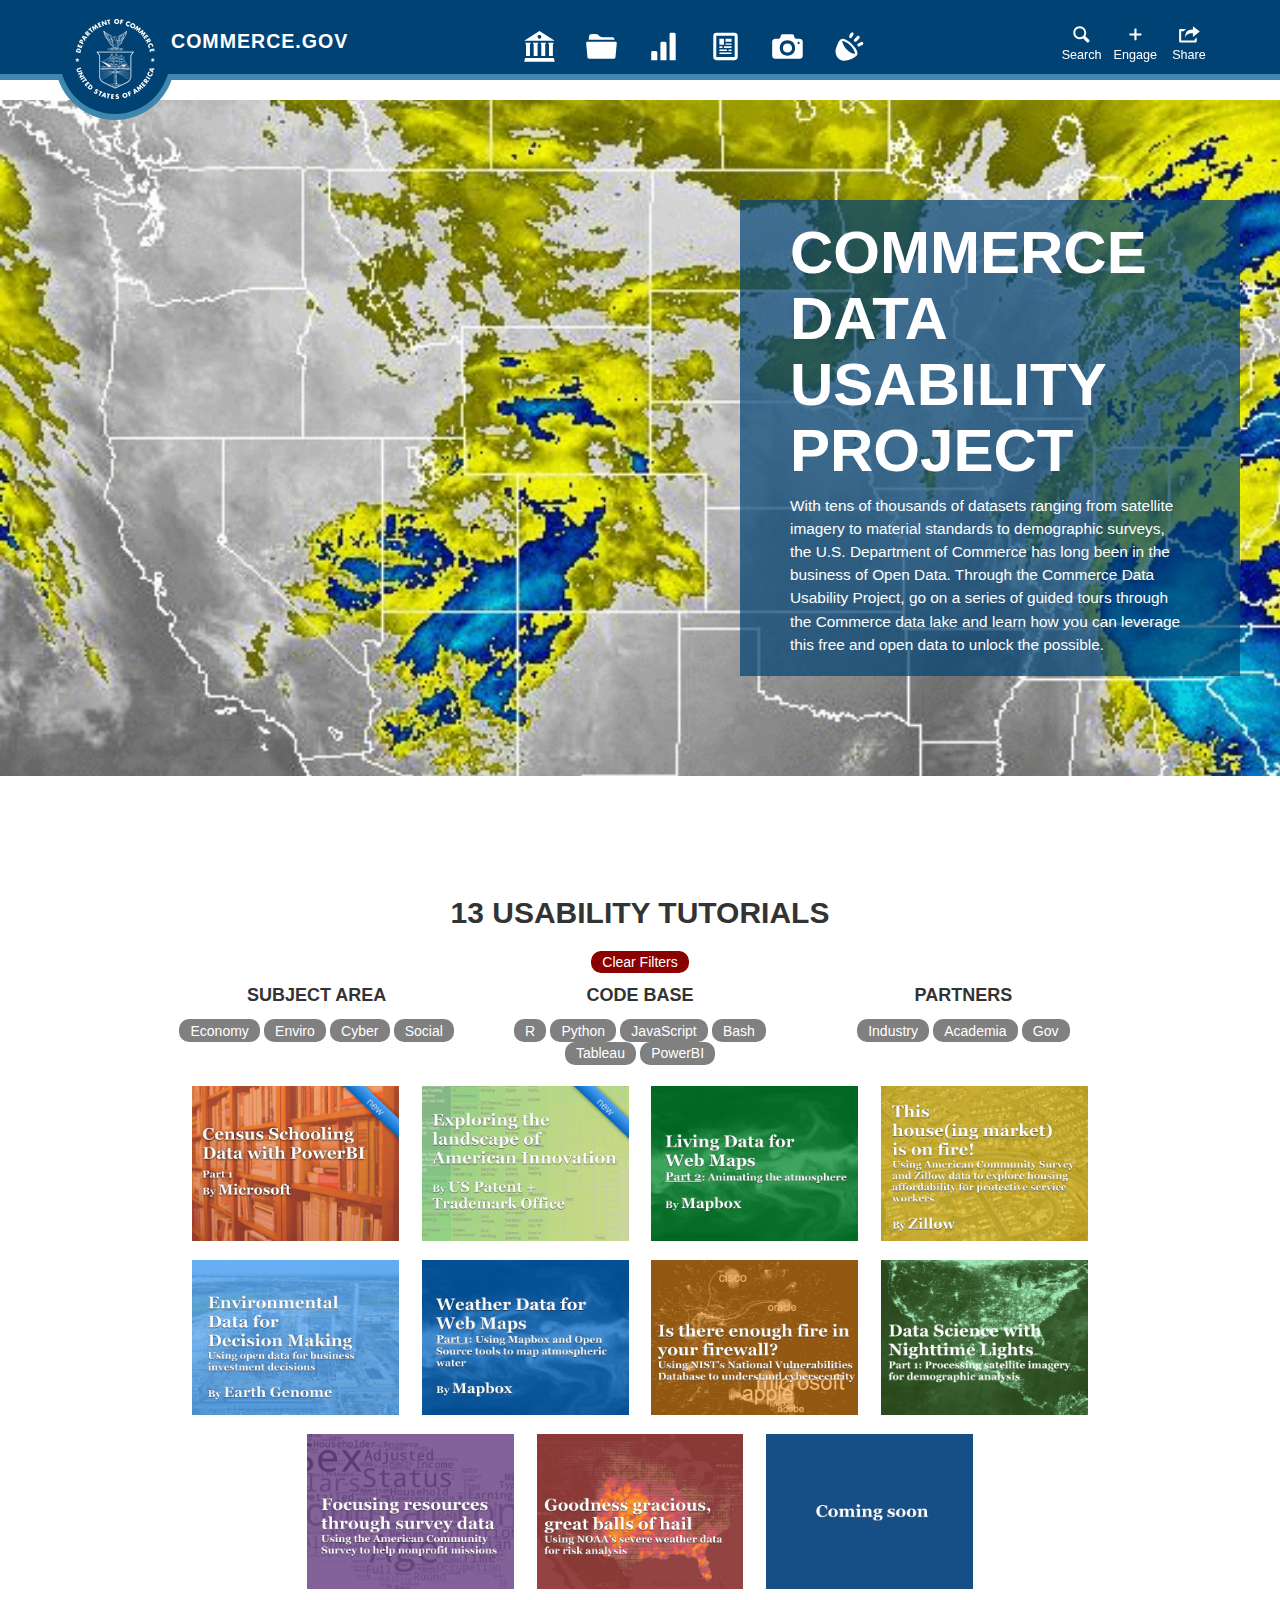
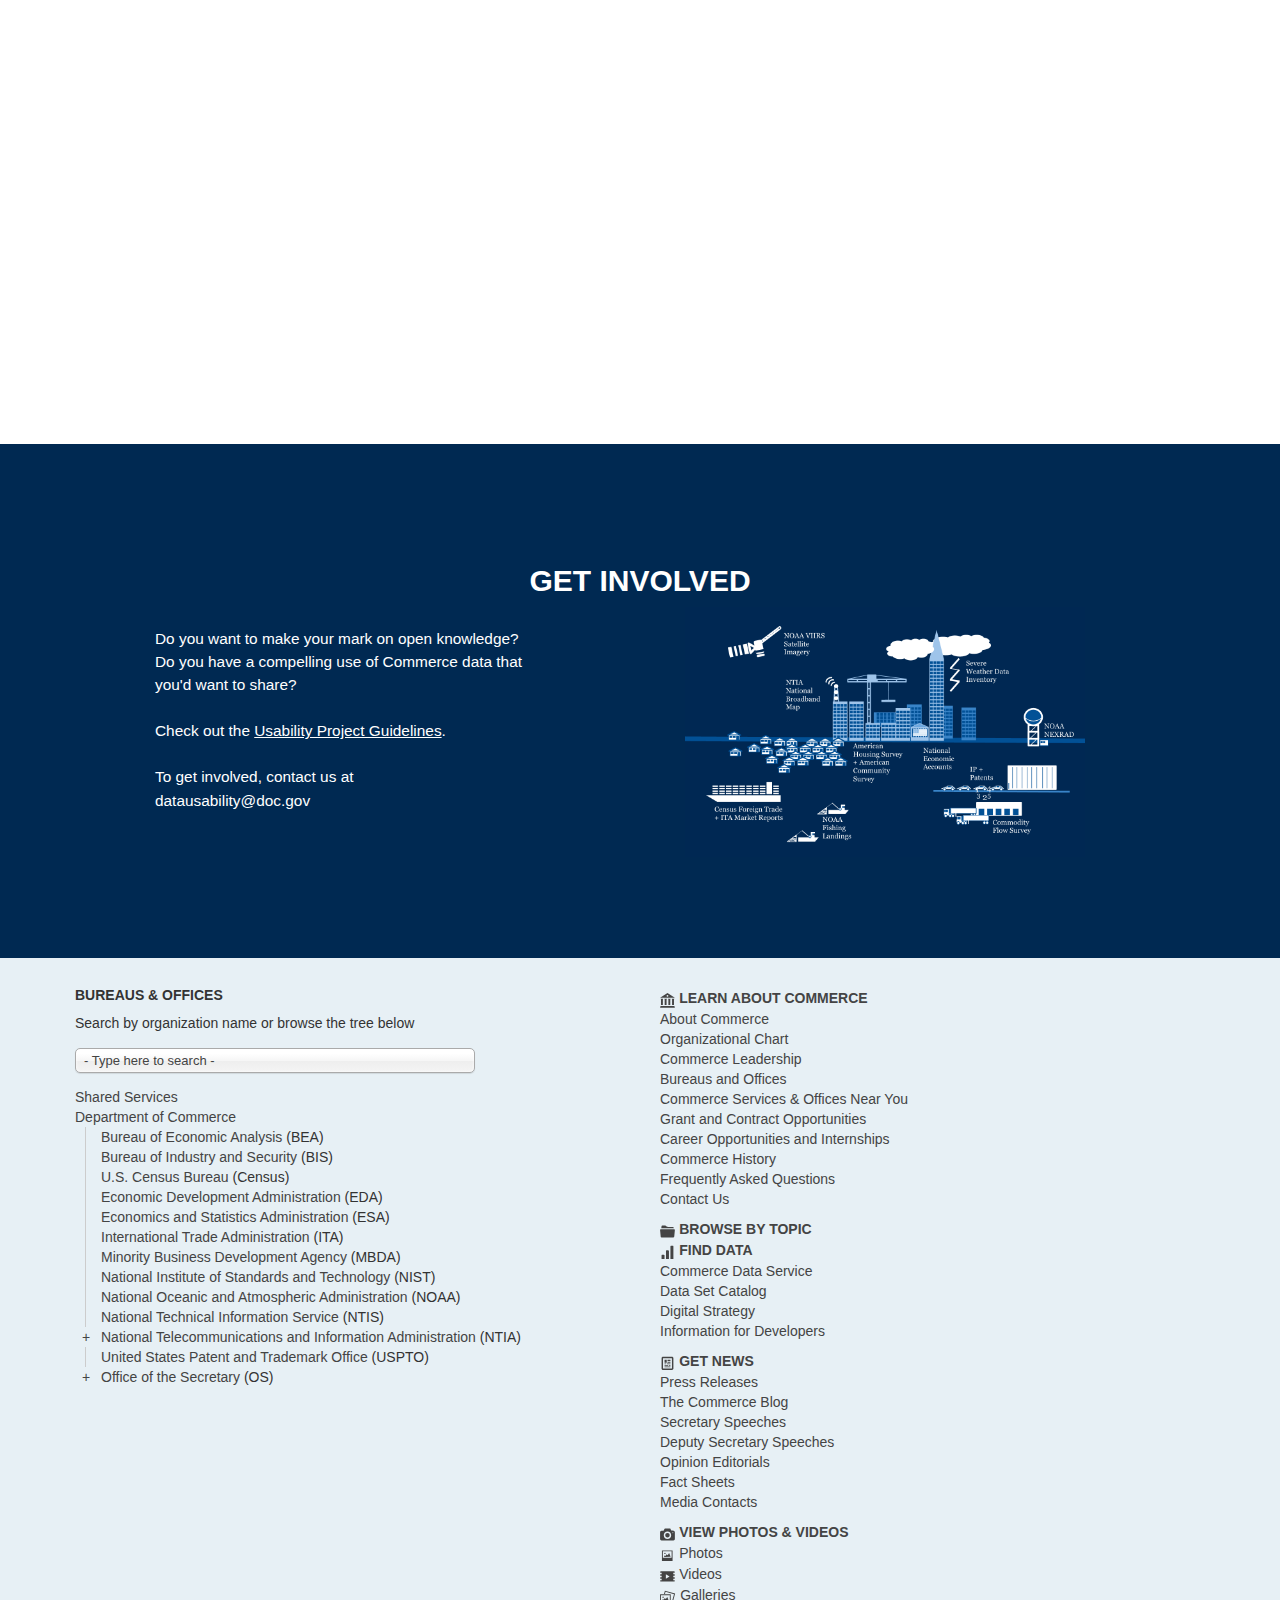
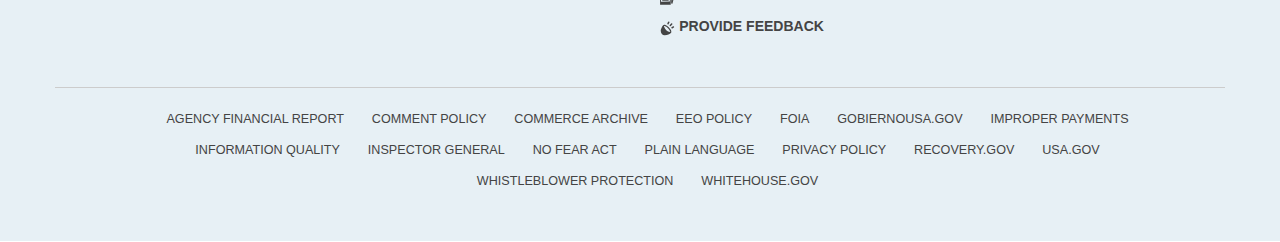
==== commit 76f8d809: "Update index.html" ====
--- a/index.html
+++ b/index.html
@@ -1,15 +1,21 @@
 <!DOCTYPE html>
 <!-- Commerce Data Usability Project -->
-<html lang="en" dir="ltr" class="js no-touch borderradius video">
-<head>
-<meta charset="UTF-8">
+<!-- 3/21/2018 12:32 pm -->
+<html lang="en" dir="ltr" class="js no-touch borderradius video"><head><meta http-equiv="Content-Type" content="text/html; charset=UTF-8">
+<meta http-equiv="X-UA-Compatible" content="IE=edge,chrome=1">
+<meta charset="utf-8">
+<meta http-equiv="X-UA-Compatible" content="IE=edge">
 <link rel="shortcut icon" href="https://www.commerce.gov/sites/all/themes/doc/doc_theme/favicon.ico" type="image/vnd.microsoft.icon">
 <link rel="image_src" href="img/CDS-horizontal-v2.jpg" />
+<meta name="viewport" content="initial-scale=1">
 <meta name="viewport" content="width=device-width, initial-scale=1.0, user-scalable=yes">
 <meta name="MobileOptimized" content="width">
 <meta name="description" content="The Commerce Data Usability Project">
 <meta name="HandheldFriendly" content="true">
 <meta name="apple-mobile-web-app-capable" content="yes">
+<meta name="generator" content="Drupal 7 (http://drupal.org)">
+<link rel="canonical" href="./underlying/Office of the Secretary _ Department of Commerce.html">
+<link rel="shortlink" href="https://www.commerce.gov/taxonomy/term/13">
 <meta property="og:site_name" content="Department of Commerce">
 <meta property="og:type" content="government">
 <meta property="og:url" content="https://www.commerce.gov/datausability">
@@ -40,11 +46,29 @@
     <link rel="stylesheet" href="css/parallax.css" type="text/css">
     <script src="js/parallax.js"></script>
 
+    <!--Google Analytics Tracking code for DataUsability Website-->
+    <script>
+      (function(i,s,o,g,r,a,m){i['GoogleAnalyticsObject']=r;i[r]=i[r]||function(){
+      (i[r].q=i[r].q||[]).push(arguments)},i[r].l=1*new Date();a=s.createElement(o),
+      m=s.getElementsByTagName(o)[0];a.async=1;a.src=g;m.parentNode.insertBefore(a,m)
+      })(window,document,'script','//www.google-analytics.com/analytics.js','ga');
+
+      ga('create', 'UA-72688808-1', 'auto');
+      ga('send', 'pageview');
+
+    </script>
+
 <!--END -->
     
     <style>
-        body.footie{font-family: "SourceSansProRegular","Helvetica Neue",Arial,Helvetica,sans-serif;}
-        #righty{text-align:right;}
+       
+        body.footie{
+
+            font-family: "SourceSansProRegular","Helvetica Neue",Arial,Helvetica,sans-serif;
+        }
+        #righty{
+            text-align:right;
+        }
     </style>
     
 <!--[if lt IE 9]>
@@ -65,12 +89,7 @@
 <script src="/sites/all/themes/doc/doc_theme/scripts/doc-ie7.js"></script>
 <![endif]-->
 
-<style>
-   .fluid-width-video-wrapper{width:100%;position:relative;padding:0;}
-   .fluid-width-video-wrapper iframe,.fluid-width-video-wrapper object,.fluid-width-video-wrapper embed{position:absolute;top:0;left:0;width:100%;height:100%;}
-</style>
-
-   <script async="" src="./underlying/analytics.js"></script><script src="./underlying/modernizr.min.js"></script>
+<div class="fit-vids-style">­<style>               .fluid-width-video-wrapper {                 width: 100%;                              position: relative;                       padding: 0;                            }                                                                                   .fluid-width-video-wrapper iframe,        .fluid-width-video-wrapper object,        .fluid-width-video-wrapper embed {           position: absolute;                       top: 0;                                   left: 0;                                  width: 100%;                              height: 100%;                          }                                       </style></div><script async="" src="./underlying/analytics.js"></script><script src="./underlying/modernizr.min.js"></script>
 <script src="./underlying/js_9G5FsdX5Potwksl8IBfHBbgZRu99vAMYBE7nrb1Yne4.js"></script>
 <script src="./underlying/js_ZlCFDzQoXfm9wWS6oVWR6ThqUvOvn22eKSXxyCez-g0.js"></script>
 <script src="./underlying/js_0Yo5gjQhoxE-AiSLW4QiFqOvvVXywlMJbsmLegP6238.js"></script>
@@ -78,37 +97,20 @@
 <script src="./underlying/js_HbE2XwzjmAgINxgddfJIkmp_TqZJiMR223hyz8f84-0.js"></script>
 <script>(function(i,s,o,g,r,a,m){i["GoogleAnalyticsObject"]=r;i[r]=i[r]||function(){(i[r].q=i[r].q||[]).push(arguments)},i[r].l=1*new Date();a=s.createElement(o),m=s.getElementsByTagName(o)[0];a.async=1;a.src=g;m.parentNode.insertBefore(a,m)})(window,document,"script","//www.google-analytics.com/analytics.js","ga");ga("create", "UA-44450756-1", {"cookieDomain":"auto"});ga("set", "anonymizeIp", true);ga("send", "pageview");</script>
 <script src="./underlying/js_5nZBQ0tB01aIBptbXt9EeB17jdv_ZLMDfe3PJeywAQA.js"></script>
-<script src="./underlying/js_O7AMySnWcbP42_EYyHpLcyNp3scucgnHe7cT7PutAIs.js"></script>
-<style>cufon{text-indent:0!important;}@media screen,projection{cufon{display:inline!important;display:inline-block!important;position:relative!important;vertical-align:middle!important;font-size:1px!important;line-height:1px!important;}cufon cufontext{display:-moz-inline-box!important;display:inline-block!important;width:0!important;height:0!important;overflow:hidden!important;text-indent:-10000in!important;}cufon canvas{position:relative!important;}}@media print{cufon{padding:0!important;}cufon canvas{display:none!important;}}</style>
+<script src="./underlying/js_O7AMySnWcbP42_EYyHpLcyNp3scucgnHe7cT7PutAIs.js"></script><style type="text/css">cufon{text-indent:0!important;}@media screen,projection{cufon{display:inline!important;display:inline-block!important;position:relative!important;vertical-align:middle!important;font-size:1px!important;line-height:1px!important;}cufon cufontext{display:-moz-inline-box!important;display:inline-block!important;width:0!important;height:0!important;overflow:hidden!important;text-indent:-10000in!important;}cufon canvas{position:relative!important;}}@media print{cufon{padding:0!important;}cufon canvas{display:none!important;}}</style>
 <script src="./underlying/js_bOjt6zaGKW3Ql601Hup9iK7fIzn0qjAbJuy9e8DrGus.js"></script>
 <script>jQuery.extend(Drupal.settings, {"basePath":"\/","pathPrefix":"","ajaxPageState":{"theme":"doc_theme","theme_token":"UPDvLCcScJq-0MA6y3Mm0BX7Hb4RsLERq6ZmqdDWI_k","js":{"sites\/all\/modules\/contrib\/menu_minipanels\/js\/menu_minipanels.js":1,"sites\/all\/libraries\/qtip\/jquery.qtip-1.0.0-rc3.min.js":1,"0":1,"1":1,"https:\/\/ips-invite.iperceptions.com\/webValidator.aspx?sdfc=5d169f49-48667-5b0fb26b-53f2-483b-a40b-d984747dd023\u0026lID=1\u0026loc=4Q-WEB2\u0026cD=30\u0026rF=True\u0026iType=1\u0026domainname=1":1,"sites\/all\/modules\/custom\/doc_font_check\/doc_font_check.js":1,"2":1,"3":1,"4":1,"sites\/all\/libraries\/modernizr\/modernizr.min.js":1,"sites\/all\/modules\/contrib\/jquery_update\/replace\/jquery\/1.7\/jquery.min.js":1,"misc\/jquery.once.js":1,"misc\/drupal.js":1,"sites\/all\/libraries\/fitvids\/jquery.fitvids.js":1,"sites\/all\/modules\/contrib\/jquery_update\/replace\/ui\/ui\/minified\/jquery.ui.core.min.js":1,"sites\/all\/modules\/contrib\/jquery_update\/replace\/ui\/ui\/minified\/jquery.ui.widget.min.js":1,"sites\/all\/modules\/contrib\/jquery_update\/replace\/ui\/ui\/minified\/jquery.effects.core.min.js":1,"sites\/all\/modules\/contrib\/jquery_update\/replace\/ui\/ui\/minified\/jquery.ui.accordion.min.js":1,"sites\/all\/modules\/contrib\/jquery_update\/replace\/ui\/ui\/minified\/jquery.ui.tabs.min.js":1,"sites\/all\/modules\/contrib\/jquery_update\/replace\/ui\/ui\/minified\/jquery.effects.highlight.min.js":1,"sites\/all\/modules\/contrib\/fitvids\/fitvids.js":1,"sites\/all\/modules\/contrib\/back_to_top\/js\/back_to_top.js":1,"misc\/collapse.js":1,"sites\/all\/modules\/contrib\/views_slideshow\/js\/views_slideshow.js":1,"sites\/all\/libraries\/chosen\/chosen.jquery.min.js":1,"sites\/all\/modules\/contrib\/ctools\/js\/collapsible-div.js":1,"sites\/all\/modules\/contrib\/field_group\/field_group.js":1,"sites\/all\/modules\/contrib\/ctools\/js\/jump-menu.js":1,"sites\/all\/modules\/contrib\/views_tree\/js\/collapsible.js":1,"sites\/all\/modules\/contrib\/google_analytics\/googleanalytics.js":1,"5":1,"sites\/all\/modules\/contrib\/menu_minipanels\/js\/menu_minipanels.callbacks.js":1,"sites\/all\/modules\/contrib\/table_trash\/js\/table_trash.js":1,"sites\/all\/modules\/contrib\/table_trash\/libraries\/variants\/js\/jquery.dataTables.bugfixed.min.js":1,"sites\/all\/modules\/contrib\/table_trash\/libraries\/variants\/js\/FixedHeader.bugfixed.min.js":1,"sites\/all\/libraries\/datatables\/extras\/FixedColumns\/media\/js\/FixedColumns.min.js":1,"sites\/all\/libraries\/datatables\/extras\/TableTools\/media\/js\/TableTools.min.js":1,"sites\/all\/libraries\/datatables\/extras\/ColReorder\/media\/js\/ColReorderWithResize.js":1,"sites\/all\/modules\/contrib\/table_trash\/libraries\/variants\/js\/datatables.responsive.bugfixed.js":1,"sites\/all\/libraries\/datatables-responsive\/example\/lib\/lodash\/lodash.min.js":1,"sites\/all\/modules\/contrib\/joyride\/inc\/js\/joyride_start_link.js":1,"sites\/all\/modules\/contrib\/chosen\/chosen.js":1,"sites\/all\/themes\/doc\/doc_theme\/scripts\/doc-prevent-multiple-submit.js":1,"sites\/all\/themes\/doc\/doc_theme\/scripts\/doc-show-hide-more.js":1,"sites\/all\/themes\/doc\/doc_theme\/scripts\/doc-scroll.js":1,"sites\/all\/themes\/doc\/doc_theme\/scripts\/doc-media-browser.js":1,"sites\/all\/themes\/doc\/doc_theme\/scripts\/doc-menu-toggle.js":1,"sites\/all\/themes\/doc\/doc_theme\/scripts\/doc-info-toggle.js":1,"sites\/all\/themes\/doc\/doc_theme\/scripts\/doc-tags-toggle.js":1,"sites\/all\/themes\/doc\/doc_theme\/scripts\/jquery.localscroll-1.2.7.js":1,"sites\/all\/themes\/doc\/doc_theme\/scripts\/jquery.scrollTo-1.4.3.1.js":1,"sites\/all\/themes\/doc\/doc_theme\/scripts\/doc-scroll-anchors.js":1,"sites\/all\/themes\/doc\/doc_theme\/scripts\/cufon\/cufon-yui.js":1,"sites\/all\/themes\/doc\/doc_theme\/scripts\/cufon\/docfont_400.font.js":1,"sites\/all\/themes\/doc\/doc_theme\/scripts\/cufon\/docfont.js":1,"sites\/all\/themes\/doc\/doc_theme\/scripts\/doc-chrome-render-bug.js":1,"sites\/all\/themes\/doc\/doc_theme\/scripts\/doc-tabs.js":1,"sites\/all\/themes\/doc\/doc_theme\/scripts\/doc-ui-effects.js":1,"sites\/all\/themes\/doc\/doc_theme\/scripts\/doc-tooltip-help.js":1,"sites\/all\/themes\/doc\/doc_theme\/scripts\/doc-icon-columns.js":1,"sites\/all\/themes\/doc\/doc_theme\/scripts\/doc-hide-empty-fieldset.js":1,"sites\/all\/themes\/doc\/doc_theme\/scripts\/doc-login-button.js":1,"sites\/all\/themes\/doc\/doc_theme\/scripts\/doc-holiday.js":1,"sites\/all\/themes\/doc\/doc_theme\/scripts\/doc-tools-menu.js":1,"sites\/all\/themes\/doc\/doc_theme\/scripts\/doc-responsive-tables.js":1,"sites\/all\/themes\/adaptivetheme\/at_core\/scripts\/scalefix.js":1},"css":{"modules\/system\/system.base.css":1,"modules\/system\/system.menus.css":1,"modules\/system\/system.messages.css":1,"modules\/system\/system.theme.css":1,"sites\/all\/libraries\/chosen\/chosen.css":1,"sites\/all\/modules\/contrib\/chosen\/css\/chosen-drupal.css":1,"misc\/ui\/jquery.ui.core.css":1,"misc\/ui\/jquery.ui.theme.css":1,"misc\/ui\/jquery.ui.accordion.css":1,"misc\/ui\/jquery.ui.tabs.css":1,"sites\/all\/modules\/contrib\/calendar\/css\/calendar_multiday.css":1,"modules\/comment\/comment.css":1,"sites\/all\/modules\/contrib\/date\/date_api\/date.css":1,"sites\/all\/modules\/contrib\/date\/date_popup\/themes\/datepicker.1.7.css":1,"sites\/all\/modules\/contrib\/date\/date_repeat_field\/date_repeat_field.css":1,"sites\/all\/modules\/custom\/doc_font_check\/doc_font_check.css":1,"modules\/field\/theme\/field.css":1,"sites\/all\/modules\/contrib\/fitvids\/fitvids.css":1,"modules\/node\/node.css":1,"modules\/search\/search.css":1,"modules\/user\/user.css":1,"sites\/all\/modules\/contrib\/views\/css\/views.css":1,"sites\/all\/modules\/contrib\/back_to_top\/css\/back_to_top.css":1,"sites\/all\/modules\/contrib\/accordion_menu\/accordion_menu.css":1,"sites\/all\/modules\/contrib\/ckeditor\/css\/ckeditor.css":1,"sites\/all\/modules\/contrib\/ctools\/css\/ctools.css":1,"sites\/all\/modules\/contrib\/openlayers_proximity\/openlayers_proximity.css":1,"sites\/all\/modules\/contrib\/panels\/css\/panels.css":1,"sites\/all\/modules\/contrib\/tagclouds\/tagclouds.css":1,"sites\/all\/modules\/contrib\/views_slideshow\/views_slideshow.css":1,"sites\/all\/modules\/contrib\/field_group\/field_group.css":1,"sites\/all\/modules\/contrib\/addressfield\/addressfield.css":1,"modules\/taxonomy\/taxonomy.css":1,"sites\/all\/modules\/contrib\/ctools\/css\/collapsible-div.css":1,"sites\/all\/modules\/contrib\/views_tree\/css\/collapsible.css":1,"sites\/all\/modules\/contrib\/panels\/plugins\/layouts\/onecol\/onecol.css":1,"sites\/all\/modules\/contrib\/menu_minipanels\/css\/menu_minipanels.css":1,"sites\/all\/libraries\/datatables-responsive\/files\/css\/datatables.responsive.css":1,"sites\/all\/themes\/adaptivetheme\/at_core\/css\/at.layout.css":1,"sites\/all\/themes\/doc\/doc_theme\/css\/global.base.css":1,"sites\/all\/themes\/doc\/doc_theme\/css\/global.styles.css":1,"sites\/all\/themes\/doc\/doc_theme\/doc_galleria_theme\/galleria.doc.css":1,"sites\/all\/themes\/doc\/doc_theme\/fonts\/docfont\/docfont.css":1,"sites\/all\/themes\/doc\/doc_theme\/fonts\/source-sans-pro\/stylesheet.css":1,"sites\/all\/themes\/doc\/doc_theme\/css\/colors.css":1,"sites\/all\/themes\/doc\/doc_theme\/css\/color_scheme.css":1,"public:\/\/adaptivetheme\/doc_theme_files\/doc_theme.responsive.layout.css":1,"public:\/\/adaptivetheme\/doc_theme_files\/doc_theme.responsive.styles.css":1,"public:\/\/adaptivetheme\/doc_theme_files\/doc_theme.lt-ie9.layout.css":1,"sites\/all\/themes\/doc\/doc_theme\/css\/lt-ie9.css":1,"sites\/all\/themes\/doc\/doc_theme\/css\/lt-ie8.css":1}},"field_group":{"div":"full"},"chosen":{"selector":"select:visible\r\nselect:not([name*=\u0027day\u0027],[name*=\u0027year\u0027],[name*=\u0027month\u0027],[name$=\u0027_op\u0027],[name*=\u0027items_per_page\u0027])","minimum_single":5,"minimum_multiple":5,"minimum_width":200,"options":{"disable_search":false,"disable_search_threshold":0,"search_contains":true,"placeholder_text_multiple":"Choose some options","placeholder_text_single":"Choose an option","no_results_text":"No results match","inherit_select_classes":true}},"urlIsAjaxTrusted":{"\/office-secretary":true,"\/":true,"https:\/\/search.commerce.gov\/search":true},"back_to_top":{"back_to_top_button_trigger":"100","back_to_top_prevent_on_mobile":0,"back_to_top_prevent_in_admin":0,"back_to_top_button_type":"image","back_to_top_button_text":"Back to top","#attached":{"library":[["system","ui"]]}},"views_tree_setting":{"doc_orgs_groups":"collapsed"},"fitvids":{"custom_domains":[],"selectors":["body"],"simplifymarkup":true},"googleanalytics":{"trackOutbound":1,"trackMailto":1,"trackDownload":1,"trackDownloadExtensions":"7z|aac|arc|arj|asf|asx|avi|bin|csv|doc|exe|flv|gif|gz|gzip|hqx|jar|jpe?g|js|mp(2|3|4|e?g)|mov(ie)?|msi|msp|pdf|phps|png|ppt|qtm?|ra(m|r)?|sea|sit|tar|tgz|torrent|txt|wav|wma|wmv|wpd|xls|xml|z|zip"},"menuMinipanels":{"panels":{"panel_664":{"position":{"target":"false","target_custom":"","type":"absolute","corner":{"target":"rightBottom","tooltip":"rightTop"}},"show":{"delay":"0","when":{"event":"click"},"effect":{"type":"false","length":"0"}},"hide":{"delay":"60000","effect":{"type":"false","length":"0"}},"style":{"name":"light","width":{"min":"0","max":"500"},"border":{"width":"0","color":"#d3d3d3","radius":"0"}},"mlid":"664"},"panel_1121":{"position":{"target":"false","target_custom":"","type":"absolute","corner":{"target":"bottomRight","tooltip":"rightTop"}},"show":{"delay":"0","when":{"event":"click"},"effect":{"type":"false","length":"0"}},"hide":{"delay":"60000","effect":{"type":"false","length":"0"}},"style":{"name":"light","width":{"min":"0","max":"250"},"border":{"width":"3","color":"#d3d3d3","radius":"0"}},"mlid":"1121"}}},"table_trash":{".table-export-col1 table,table.table-export-col1":{"sDom":"T\u003C\u0022clear\u0022\u003Elfrtip","bFilter":1,"bSort":true,"bPaginate":false,"sPaginationType":"","iDisplayLength":-1,"bLengthChange":false,"bFixedHeader":false,"oTableTools":{"sSwfPath":"\/sites\/all\/libraries\/datatables\/extras\/TableTools\/media\/swf\/copy_csv_xls_pdf.swf"},"iExpandCol":0,"iBreakpointPhone":480,"iBreakpointTablet":768,"aiHideColsTablet":[2,3,4,5,6,7,8],"aiHideColsPhone":[1,2,3,4,5,6,7,8]},".table-export-col2 table, table.table-export-col2":{"sDom":"T\u003C\u0022clear\u0022\u003Elfrtip","bFilter":1,"bSort":true,"bPaginate":false,"sPaginationType":"","iDisplayLength":-1,"bLengthChange":false,"bFixedHeader":false,"oTableTools":{"sSwfPath":"\/sites\/all\/libraries\/datatables\/extras\/TableTools\/media\/swf\/copy_csv_xls_pdf.swf"},"iExpandCol":1,"iBreakpointPhone":480,"iBreakpointTablet":768,"aiHideColsTablet":[2,3,4,5,6,7,8],"aiHideColsPhone":[0,2,3,4,5,6,7,8]}},"adaptivetheme":{"doc_theme":{"layout_settings":{"bigscreen":"three-col-grail","tablet_landscape":"three-col-grail","tablet_portrait":"one-col-vert","smalltouch_landscape":"one-col-vert","smalltouch_portrait":"one-col-stack"},"media_query_settings":{"bigscreen":"only screen and (min-width:1025px)","tablet_landscape":"only screen and (min-width:769px) and (max-width:1024px)","tablet_portrait":"only screen and (min-width:481px) and (max-width:768px)","smalltouch_landscape":"only screen and (min-width:321px) and (max-width:480px)","smalltouch_portrait":"only screen and (max-width:320px)"}}}});</script>
-<!-- We participate in the US government's analytics program. See the data at analytics.usa.gov. --><script src="./underlying/Universal-Federated-Analytics-Min.js" id="_fed_an_ua_tag"></script><!--[if lte IE 8]>
+<!-- We participate in the US government's analytics program. See the data at analytics.usa.gov. --><script src="./underlying/Universal-Federated-Analytics-Min.js" type="text/javascript" id="_fed_an_ua_tag"></script><!--[if lte IE 8]>
 <script src="https://www.commerce.gov/sites/all/themes/doc/doc_theme/scripts/pie/PIE.js?o17z2r"></script>
 <script src="https://www.commerce.gov/sites/all/themes/doc/doc_theme/scripts/doc-ie-corners.js?o17z2r"></script>
 <![endif]-->
 <!--[if lt IE 9]>
 <script src="https://www.commerce.gov/sites/all/themes/adaptivetheme/at_core/scripts/html5.js?o17z2r"></script>
 <![endif]-->
-<script src="./underlying/remote.loader.js"></script>
-<link type="text/css" href="./underlying/sayt.css" rel="stylesheet" media="screen">
-<script src="./underlying/sayt_loader_libs.js"></script>
-<script src="./underlying/stats.js"></script>
-</head>
+<script type="text/javascript" src="./underlying/remote.loader.js"></script><link type="text/css" href="./underlying/sayt.css" rel="stylesheet" media="screen"><script type="text/javascript" src="./underlying/sayt_loader_libs.js"></script><script type="text/javascript" src="./underlying/stats.js"></script></head>
 <body class="html not-front not-logged-in no-sidebars page-taxonomy page-taxonomy-term page-taxonomy-term- page-taxonomy-term-13 sidebar-second atr-7.x-3.x atv-7.x-3.2 site-name-department-of-commerce section-office-secretary jquery-once-1-processed font font-checked">
-
-   <!--Google Analytics Tracking code for DataUsability Website-->
-    <script>
-      (function(i,s,o,g,r,a,m){i['GoogleAnalyticsObject']=r;i[r]=i[r]||function(){
-      (i[r].q=i[r].q||[]).push(arguments)},i[r].l=1*new Date();a=s.createElement(o),
-      m=s.getElementsByTagName(o)[0];a.async=1;a.src=g;m.parentNode.insertBefore(a,m)
-      })(window,document,'script','//www.google-analytics.com/analytics.js','ga');
-
-      ga('create', 'UA-72688808-1', 'auto');
-      ga('send', 'pageview');
-    </script>
-
-   <div id="skip-link" class="nocontent">
-    <a href="#main-content" class="element-invisible element-focusable">Skip to main content</a>
+  <div id="skip-link" class="nocontent">
+    <a href="https://www.commerce.gov/office-secretary#main-content" class="element-invisible element-focusable">Skip to main content</a>
   </div>
     
 <div id="page-wrapper">
@@ -126,10 +128,15 @@
                     <a href="https://www.commerce.gov/"><img class="site-logo" src="./underlying/logo.png" alt="Department of Commerce"></a>                  </div>
                 </div>
               
-                <!-- start: Site name and Slogan hgroup -->
+                              <!-- start: Site name and Slogan hgroup -->
                 <hgroup class="h-group" id="name-and-slogan">
-                   <h1 class="alt-sitename"><a class="active" title="Home page" href="https://www.commerce.gov/">Commerce.gov</a></h1>
-                   <h1 id="site-name"><a href="https://www.commerce.gov/" title="Home page">Department of Commerce</a></h1>
+
+                                      <h1 class="alt-sitename"><a class="active" title="Home page" href="https://www.commerce.gov/">Commerce.gov</a></h1>
+                  
+                                      <h1 id="site-name"><a href="https://www.commerce.gov/" title="Home page">Department of Commerce</a></h1>
+                  
+                  
+                  
                 </hgroup><!-- /end #name-and-slogan -->
               
 
@@ -137,21 +144,23 @@
                   <div class="region region-header"><div class="region-inner clearfix"><nav id="block-system-main-menu" class="block block-system block-menu odd first block-count-1 block-region-header block-main-menu" role="navigation"><div class="block-inner clearfix">  
       <h2 class="block-title">Main menu</h2>
   
-  <ul class="menu clearfix"><li class="first leaf menu1113 joyride-start-link"><a href="https://www.commerce.gov/#" title="Take a tour of this page" class="icon-binoculars menu-highlight joyride-start-link blink"><div class="menu-link-wrapper"><span>Take a Tour</span></div></a></li>
+  <ul class="menu clearfix"><li class="first leaf menu1113 joyride-start-link"><a href="https://www.commerce.gov/%23" title="Take a tour of this page" class="icon-binoculars menu-highlight joyride-start-link blink"><div class="menu-link-wrapper"><span>Take a Tour</span></div></a></li>
 <li class="collapsed menu672"><a href="https://www.commerce.gov/about" class="icon-commerce-bldg"><div class="menu-link-wrapper"><span>Learn About Commerce</span></div></a></li>
 <li class="leaf menu1179"><a href="https://www.commerce.gov/topics" class="icon-folder"><div class="menu-link-wrapper"><span>Browse by Topic</span></div></a></li>
 <li class="collapsed menu780"><a href="https://www.commerce.gov/economicindicators" class="icon-bar"><div class="menu-link-wrapper"><span>Find Data</span></div></a></li>
 <li class="leaf menu528"><a href="https://www.commerce.gov/news" class="icon-news"><div class="menu-link-wrapper"><span>Get News</span></div></a></li>
-<li class="expanded menu723"><a href="https://www.commerce.gov/media" class="icon-camera"><div class="menu-link-wrapper"><span>View Photos &amp; Videos</span></div></a><ul class="menu clearfix"><li class="first leaf menu881"><a href="https://www.commerce.gov/media/photos" class="icon-image"><div class="menu-link-wrapper"><span>Photos</span></div></a></li>
+<li class="expanded menu723"><a href="https://www.commerce.gov/media" class="icon-camera" fonticon="0"><div class="menu-link-wrapper"><span>View Photos &amp; Videos</span></div></a><ul class="menu clearfix"><li class="first leaf menu881"><a href="https://www.commerce.gov/media/photos" class="icon-image"><div class="menu-link-wrapper"><span>Photos</span></div></a></li>
 <li class="leaf menu879"><a href="https://www.commerce.gov/media/videos" class="icon-video"><div class="menu-link-wrapper"><span>Videos</span></div></a></li>
 <li class="last leaf menu880"><a href="https://www.commerce.gov/media/galleries" class="icon-gallery"><div class="menu-link-wrapper"><span>Galleries</span></div></a></li>
 </ul></li>
-<li class="last leaf menu719"><a href="https://www.commerce.gov/form/commercegov-feedback" class="icon-sound"><div class="menu-link-wrapper"><span>Provide Feedback</span></div></a></li>
+<li class="last leaf menu719"><a href="https://www.commerce.gov/form/commercegov-feedback" class="icon-sound" fonticon="0"><div class="menu-link-wrapper"><span>Provide Feedback</span></div></a></li>
 </ul>
   </div></nav><nav id="block-menu-menu-tools" class="block block-menu even last block-count-2 block-region-header block-menu-tools" role="navigation"><div class="block-inner clearfix">  
       <h2 class="block-title">Tools</h2>
   
-  <ul class="menu clearfix"><li class="last leaf menu696"><a href="http://www.addthis.com/bookmark.php?v=300&amp;winname=addthis&amp;pub=ra-4e384dd26e6802bf" title="Share this page to your favorite social tools" class="icon-export" target="_blank"><div class="menu-link-wrapper"><span>Share</span></div></a></li>
+  <ul class="menu clearfix"><li class="first leaf menu502"><a href="https://www.commerce.gov/search" class="search icon-search menu-minipanel menu-minipanel-664 minipanel-processed"><div class="menu-link-wrapper"><span>Search</span></div></a></li>
+<li class="leaf menu670"><a href="https://www.commerce.gov/engage" class="icon-plus menu-minipanel menu-minipanel-1121 minipanel-processed" fonticon="0"><div class="menu-link-wrapper"><span>Engage</span></div></a></li>
+<li class="last leaf menu696"><a href="http://www.addthis.com/bookmark.php?v=300&amp;winname=addthis&amp;pub=ra-4e384dd26e6802bf" title="Share this page to your favorite social tools" class="icon-export" target="_blank"><div class="menu-link-wrapper"><span>Share</span></div></a></li>
 </ul>
   </div></nav></div></div>
         </header>
@@ -171,21 +180,49 @@
                         </div>
                         <div class="col-lg-5 col-md-7 col-sm-8 col-xs-12    text-left boxer" style="background-color: rgba(0, 66, 115, 0.7);color:white">
                             <div class="service-box"  >
-                                <h2 style="font-size:200%;font-weight:bold;">COMMERCE<br>DATA <br>USABILITY <br>PROJECT</h2>
-                                <p style="font-size:110%">With tens of thousands of datasets ranging from satellite imagery to material standards to demographic surveys, the U.S. Department of Commerce has long been in the business of Open Data. Through the Commerce Data Usability Project, go on a series of guided tours through the Commerce data lake and learn how you can leverage this free and open data to unlock the possible.</p><br>
+                                <h2><span style="font-size:200%;font-weight:100%" >
+                                    COMMERCE<br>DATA <br>USABILITY <br>PROJECT</span></h2>
+                                <p style="font-size:110%"> With tens of thousands of datasets ranging from satellite imagery to material standards to demographic surveys, the U.S. Department of Commerce has long been in the business of Open Data. Through the Commerce Data Usability Project, go on a series of guided tours through the Commerce data lake and learn how you can leverage this free and open data to unlock the possible.</p><br>
                             </div>
                         </div>
                     </div>
                 </div>
     </section>
-          
+      
+
+<!-- Intro Section-->
+<!--<section class="bg-primary datacorps" id="about">
+        <div class="container">
+            <div class="row">
+                    <div class="col-lg-6 col-md-5 ">
+                            <div class="service-box">
+                                <h2><font color = "white" style>
+                                    FROM OPEN DATA <br> TO OPEN KNOWLEDGE</font></h2>
+
+                                <p color = "white" style="font-size:110%" >Open data is just the first step to opening up knowledge, and here at the U.S. Department of Commerce, we believe that contextualization and illumination are a critical part of data delivery. Ready to build the next big thing? Get off to a running start with tutorials that will walk you through each phase of the data discovery process, from initial data touch through preprocessing, joining, analysis and visualization.</p><br>
+
+                            </div>
+                        </div>
+                   <div class="col-lg-5 col-md-5 ">
+
+<iframe width="560" height="315" src="https://www.youtube-nocookie.com/embed/fcvg4GpA2Qg?rel=0&amp;showinfo=0" frameborder="0" allowfullscreen></iframe>
+
+                       </a>
+                       
+               
+            </div>
+        </div>
+    </section>
+-->
+
+      
 <!--Gallery Section-->
     <section class=" datacorps" >
         <div class="container">
          <div class="row">
                 <div class="col-lg-12 col-md-12 text-center   boxer">
-                  <h2>13 USABILITY TUTORIALS</h2> 
-                    <iframe name = "frame2"  src="mixitup/index.html"  width="100%" height="1000px"  frameborder="0" scrolling="no"></iframe>
+                  <h2> 13 USABILITY TUTORIALS</h2> 
+                    <iframe name="frame2"  src="mixitup/index.html" width="100%" height="1000px"  frameborder="0" scrolling="no"></iframe>
                 </div>
         </div>
                         
@@ -197,23 +234,23 @@
 <section class="bg-primary datacorps" id="contact">
         <div class="container">
             <div class="row">
-                <div class="col-lg-12 text-center boxer">
-                  <h2>GET INVOLVED</h2> 
+                <div class="col-lg-12 text-center   boxer">
+                  <h2> GET INVOLVED</h2> 
                 
                 </div>
             </div>
             <div class="row">
                     <div class="col-lg-6 col-md-5 ">
                          <div class="service-box">
-                                <p style="font-size:110%;color: #ffffff;" class="text-left">
-                                   Do you want to make your mark on open knowledge? <br>Do you have a compelling use of Commerce data that you'd want to share?<br><br>
-                                    Check out the <strong><a href="docs/CDUP Guidelines.pdf" target="_blank" style="color:white" download>Usability Project Guidelines</a></strong>.<br><br>
-                                   To get involved, contact us at <br><strong><a href="mailto:datausability@doc.gov" style="color:white;font-weight:500">datausability@doc.gov</a></strong></p>
+                                <p color = "white" style="font-size:110%" class="text-left">
+                                    Do you want to make your mark on open knowledge? <br>Do you have a compelling use of Commerce data that you'd want to share? <br><br>Check out the 
+                                    <a href="docs/CDUP Guidelines.pdf" style="color:white" download> <strong><u>Usability Project Guidelines</u></strong></a>. <br><br>To get involved, contact us at <br><strong><a href="mailto:datausability@doc.gov " style="color:white;font-weight:500">datausability@doc.gov</a> </strong>
+                                </p>
                         </div>
                 </div>
                 <div class="col-lg-5 col-md-5 ">
                            
-                   <img alt = "diagram" src="img/Slide_v2.png" style="width:80%;" />
+                   <img alt = "diagram" src="img/Slide_v2.png" width="80%"/>
                 </div>
                    <div class="col-lg-7  text-left ">
                       
@@ -222,7 +259,11 @@
         </div>
     </section>
     <script src="js/bootstrap.js"></script>
- <!--DATA SERVICE: END-->    
+ <!--DATA SERVICE: END-->
+
+    
+    
+    
    
 
           <div id="tertiary-content-wrapper">
@@ -242,7 +283,7 @@
   
   
       <div class="view-content">
-      <form action="/datausability" method="post" id="ctools-jump-menu" accept-charset="UTF-8"><div><div class="form-item form-type-select form-item-jump">
+      <form action="./underlying/Office of the Secretary _ Department of Commerce.html" method="post" id="ctools-jump-menu" accept-charset="UTF-8"><div><div class="form-item form-type-select form-item-jump">
  <select class="ctools-jump-menu-select ctools-jump-menu-change form-select ctools-jump-menu-processed chosen-processed" id="edit-jump" name="jump" style="display: none;"><option value="" selected="selected">- Type here to search -</option><option value="ff42c2b7d35d91c2383c05fab4cc6340::/bureau-economic-analysis">  
           Bureau of Economic Analysis    
           (BEA)  </option><option value="cc0e68816dbe96ed3c9e376e16253a24::/bureau-industry-and-security">  
@@ -283,9 +324,9 @@
           Office of Legislative and Intergovernmental Affairs    
           (OLIA)  </option><option value="681df22076ed6ccd864b27728c1490ff::/os/office-policy-and-strategic-planning">  
           Office of Policy and Strategic Planning    
-          (OPSP)  </option>
-          <option value="4b93d8a7af868f93cc5dd5c86ec8a022::/os/office-public-affairs">Office of Public Affairs (OPA)</option>
-          <option value="7e63428fd61cac709b3c0f9fe6c21060::/os/office-chief-financial-officer-and-assistant-secretary-administration">  
+          (OPSP)  </option><option value="4b93d8a7af868f93cc5dd5c86ec8a022::/os/office-public-affairs">  
+          Office of Public Affairs    
+          (OPA)  </option><option value="7e63428fd61cac709b3c0f9fe6c21060::/os/office-chief-financial-officer-and-assistant-secretary-administration">  
           Office of the Chief Financial Officer and Assistant Secretary for Administration    
           (CFO/ASA)  </option><option value="aa21c848c43e4a30f7c6060be9e76826::/os/office-chief-information-officer">  
           Office of the Chief Information Officer    
@@ -317,7 +358,9 @@
 </div>    </div>
   
       <div class="view-content">
-      <div class="item-list"><ul><li class="odd last views_tree_parent views_tree_collapsed"><div class="views_tree_link views_tree_link_collapsed"><a href="#" class="views_tree-processed">Operation</a></div>  
+      <div class="item-list"><ul><li class="even first">  
+  <span class="views-field views-field-name">        <span class="field-content"><a href="https://www.commerce.gov/shared-services">Shared Services</a></span>  </span>  
+  <span class="views-field views-field-field-acronym">        <span class="field-content"></span>  </span></li><li class="odd last views_tree_parent views_tree_collapsed"><div class="views_tree_link views_tree_link_collapsed"><a href="https://www.commerce.gov/office-secretary#" class="views_tree-processed">Operation</a></div>  
   <span class="views-field views-field-name">        <span class="field-content"><a href="https://www.commerce.gov/department-commerce">Department of Commerce</a></span>  </span>  
   <span class="views-field views-field-field-acronym">        <span class="field-content"></span>  </span><div class="item-list" style="display: none;"><ul><li class="even first">  
   <span class="views-field views-field-name">        <span class="field-content"><a href="https://www.commerce.gov/bureau-economic-analysis">Bureau of Economic Analysis</a></span>  </span>  
@@ -339,14 +382,14 @@
   <span class="views-field views-field-name">        <span class="field-content"><a href="https://www.commerce.gov/national-oceanic-and-atmospheric-administration">National Oceanic and Atmospheric Administration</a></span>  </span>  
   <span class="views-field views-field-field-acronym">        <span class="field-content">(NOAA)</span>  </span></li><li class="odd">  
   <span class="views-field views-field-name">        <span class="field-content"><a href="https://www.commerce.gov/national-technical-information-service">National Technical Information Service</a></span>  </span>  
-  <span class="views-field views-field-field-acronym">        <span class="field-content">(NTIS)</span>  </span></li><li class="even views_tree_parent views_tree_collapsed"><div class="views_tree_link views_tree_link_collapsed"><a href="#" class="views_tree-processed">Operation</a></div>  
+  <span class="views-field views-field-field-acronym">        <span class="field-content">(NTIS)</span>  </span></li><li class="even views_tree_parent views_tree_collapsed"><div class="views_tree_link views_tree_link_collapsed"><a href="https://www.commerce.gov/office-secretary#" class="views_tree-processed">Operation</a></div>  
   <span class="views-field views-field-name">        <span class="field-content"><a href="https://www.commerce.gov/national-telecommunications-and-information-administration">National Telecommunications and Information Administration</a></span>  </span>  
   <span class="views-field views-field-field-acronym">        <span class="field-content">(NTIA)</span>  </span><div class="item-list" style="display: none;"><ul><li class="even first last">  
   <span class="views-field views-field-name">        <span class="field-content"><a href="https://www.commerce.gov/ntia/first-responder-network-authority-firstnet">First Responder Network Authority (FirstNet)</a></span>  </span>  
   <span class="views-field views-field-field-acronym">        <span class="field-content"></span>  </span></li></ul></div></li><li class="odd">  
   <span class="views-field views-field-name">        <span class="field-content"><a href="https://www.commerce.gov/united-states-patent-and-trademark-office">United States Patent and Trademark Office</a></span>  </span>  
-  <span class="views-field views-field-field-acronym">        <span class="field-content">(USPTO)</span>  </span></li><li class="even last views_tree_parent views_tree_collapsed"><div class="views_tree_link views_tree_link_collapsed"><a href="#" class="views_tree-processed">Operation</a></div>  
-  <span class="views-field views-field-name">        <span class="field-content"><a href="https://www.commerce.gov/doc/office-secretary" class="">Office of the Secretary</a></span>  </span>  
+  <span class="views-field views-field-field-acronym">        <span class="field-content">(USPTO)</span>  </span></li><li class="even last views_tree_parent views_tree_collapsed"><div class="views_tree_link views_tree_link_collapsed"><a href="https://www.commerce.gov/office-secretary#" class="views_tree-processed">Operation</a></div>  
+  <span class="views-field views-field-name">        <span class="field-content"><a href="./underlying/Office of the Secretary _ Department of Commerce.html" class="">Office of the Secretary</a></span>  </span>  
   <span class="views-field views-field-field-acronym">        <span class="field-content">(OS)</span>  </span><div class="item-list" style="display: none;"><ul><li class="even first">  
   <span class="views-field views-field-name">        <span class="field-content"><a href="https://www.commerce.gov/os/office-chief-staff">Office of the Chief of Staff</a></span>  </span>  
   <span class="views-field views-field-field-acronym">        <span class="field-content"></span>  </span></li><li class="odd">  
@@ -357,7 +400,7 @@
   <span class="views-field views-field-name">        <span class="field-content"><a href="https://www.commerce.gov/os/office-executive-secretariat">Office of Executive Secretariat</a></span>  </span>  
   <span class="views-field views-field-field-acronym">        <span class="field-content"></span>  </span></li><li class="even">  
   <span class="views-field views-field-name">        <span class="field-content"><a href="https://www.commerce.gov/os/office-public-affairs">Office of Public Affairs</a></span>  </span>  
-  <span class="views-field views-field-field-acronym">        <span class="field-content">(OPA)</span>  </span></li><li class="odd views_tree_parent views_tree_collapsed"><div class="views_tree_link views_tree_link_collapsed"><a href="#" class="views_tree-processed">Operation</a></div>  
+  <span class="views-field views-field-field-acronym">        <span class="field-content">(OPA)</span>  </span></li><li class="odd views_tree_parent views_tree_collapsed"><div class="views_tree_link views_tree_link_collapsed"><a href="https://www.commerce.gov/office-secretary#" class="views_tree-processed">Operation</a></div>  
   <span class="views-field views-field-name">        <span class="field-content"><a href="https://www.commerce.gov/os/office-legislative-and-intergovernmental-affairs">Office of Legislative and Intergovernmental Affairs</a></span>  </span>  
   <span class="views-field views-field-field-acronym">        <span class="field-content">(OLIA)</span>  </span><div class="item-list" style="display: none;"><ul><li class="even first last">  
   <span class="views-field views-field-name">        <span class="field-content"><a href="https://www.commerce.gov/os/olia/native-american-affairs">Native American Affairs</a></span>  </span>  
@@ -387,32 +430,36 @@
   
   <div class="block-content content"><div class="menu-block-wrapper menu-block-1 menu-name-main-menu parent-mlid-0 menu-level-1">
   <ul class="menu clearfix"><li class="first leaf menu-mlid-1113 menu1113 joyride-start-link"><a href="https://www.commerce.gov/%23" title="Take a tour of this page" class="icon-binoculars menu-highlight joyride-start-link blink"><div class="menu-link-wrapper"><span>Take a Tour</span></div></a></li>
-<li class="expanded menu-mlid-672 menu672"><a href="https://www.commerce.gov/about" class="icon-commerce-bldg"><div class="menu-link-wrapper"><span>Learn About Commerce</span></div></a><ul class="menu clearfix"><li class="first leaf has-children menu-mlid-720 menu720"><a href="https://www.commerce.gov/page/about-commerce"><div class="menu-link-wrapper"><span>About Commerce</span></div></a></li>
-<li class="leaf menu-mlid-938 menu938"><a href="https://www.commerce.gov/page/doc-organizational-chart" title="DOC Organizational Chart"><div class="menu-link-wrapper"><span>Organizational Chart</span></div></a></li>
-<li class="leaf menu-mlid-768 menu768"><a href="https://www.commerce.gov/directory/leadership"><div class="menu-link-wrapper"><span>Commerce Leadership</span></div></a></li>
+<li class="expanded menu-mlid-672 menu672"><a href="https://www.commerce.gov/about" class="icon-commerce-bldg"><div class="menu-link-wrapper"><span>Learn About Commerce</span></div></a><ul class="menu clearfix"><li class="first leaf has-children menu-mlid-720 menu720"><a href="https://www.commerce.gov/page/about-commerce" fonticon="0"><div class="menu-link-wrapper"><span>About Commerce</span></div></a></li>
+<li class="leaf menu-mlid-938 menu938"><a href="https://www.commerce.gov/page/doc-organizational-chart" title="DOC Organizational Chart" fonticon="0"><div class="menu-link-wrapper"><span>Organizational Chart</span></div></a></li>
+<li class="leaf menu-mlid-768 menu768"><a href="https://www.commerce.gov/directory/leadership" fonticon="0"><div class="menu-link-wrapper"><span>Commerce Leadership</span></div></a></li>
 <li class="leaf menu-mlid-842 menu842"><a href="https://www.commerce.gov/about/bureaus-and-offices"><div class="menu-link-wrapper"><span>Bureaus and Offices</span></div></a></li>
-<li class="leaf menu-mlid-766 menu766"><a href="https://www.commerce.gov/page/grant-and-contract-opportunities-commerce"><div class="menu-link-wrapper"><span>Grant and Contract Opportunities</span></div></a></li>
-<li class="leaf menu-mlid-767 menu767"><a href="https://www.commerce.gov/page/career-opportunities-and-internships"><div class="menu-link-wrapper"><span>Career Opportunities and Internships</span></div></a></li>
-<li class="leaf menu-mlid-939 menu939"><a href="https://www.commerce.gov/page/commerce-history" title="Listing of Commerce Secretaries"><div class="menu-link-wrapper"><span>Commerce History</span></div></a></li>
-<li class="leaf menu-mlid-765 menu765"><a href="https://www.commerce.gov/page/frequently-asked-questions"><div class="menu-link-wrapper"><span>Frequently Asked Questions</span></div></a></li>
-<li class="last leaf menu-mlid-841 menu841"><a href="https://www.commerce.gov/page/contact-us"><div class="menu-link-wrapper"><span>Contact Us</span></div></a></li>
+<li class="leaf menu-mlid-1021 menu1021"><a href="http://www.commerce.gov/about-commerce/services" fonticon="0"><div class="menu-link-wrapper"><span>Commerce Services &amp; Offices Near You</span></div></a></li>
+<li class="leaf menu-mlid-766 menu766"><a href="https://www.commerce.gov/page/grant-and-contract-opportunities-commerce" fonticon="0"><div class="menu-link-wrapper"><span>Grant and Contract Opportunities</span></div></a></li>
+<li class="leaf menu-mlid-767 menu767"><a href="https://www.commerce.gov/page/career-opportunities-and-internships" fonticon="0"><div class="menu-link-wrapper"><span>Career Opportunities and Internships</span></div></a></li>
+<li class="leaf menu-mlid-939 menu939"><a href="https://www.commerce.gov/page/commerce-history" title="Listing of Commerce Secretaries" fonticon="0"><div class="menu-link-wrapper"><span>Commerce History</span></div></a></li>
+<li class="leaf menu-mlid-765 menu765"><a href="https://www.commerce.gov/page/frequently-asked-questions" fonticon="0"><div class="menu-link-wrapper"><span>Frequently Asked Questions</span></div></a></li>
+<li class="last leaf menu-mlid-841 menu841"><a href="https://www.commerce.gov/page/contact-us" fonticon="0"><div class="menu-link-wrapper"><span>Contact Us</span></div></a></li>
 </ul></li>
 <li class="leaf menu-mlid-1179 menu1179"><a href="https://www.commerce.gov/topics" class="icon-folder"><div class="menu-link-wrapper"><span>Browse by Topic</span></div></a></li>
-<li class="expanded menu-mlid-780 menu780"><a href="https://www.commerce.gov/economicindicators" class="icon-bar"><div class="menu-link-wrapper"><span>Find Data</span></div></a><ul class="menu clearfix"><li class="leaf menu-mlid-1199 menu1199"><a href="https://data.commerce.gov/" target="_blank"><div class="menu-link-wrapper"><span>Data Set Catalog </span></div></a></li>
-<li class="leaf menu-mlid-788 menu788"><a href="https://www.commerce.gov/page/digital-strategy"><div class="menu-link-wrapper"><span>Digital Strategy</span></div></a></li>
-<li class="last leaf menu-mlid-1022 menu1022"><a href="https://www.commerce.gov/page/commerce-developer-program"><div class="menu-link-wrapper"><span>Information for Developers</span></div></a></li>
+<li class="expanded menu-mlid-780 menu780"><a href="https://www.commerce.gov/economicindicators" class="icon-bar"><div class="menu-link-wrapper"><span>Find Data</span></div></a><ul class="menu clearfix"><li class="first leaf menu-mlid-2565 menu2565"><a href="https://www.commerce.gov/dataservice/"><div class="menu-link-wrapper"><span>Commerce Data Service</span></div></a></li>
+<li class="leaf menu-mlid-1199 menu1199"><a href="https://data.commerce.gov/"><div class="menu-link-wrapper"><span>Data Set Catalog </span></div></a></li>
+<li class="leaf menu-mlid-788 menu788"><a href="https://www.commerce.gov/page/digital-strategy" fonticon="0"><div class="menu-link-wrapper"><span>Digital Strategy</span></div></a></li>
+<li class="last leaf menu-mlid-1022 menu1022"><a href="https://www.commerce.gov/page/commerce-developer-program" fonticon="0"><div class="menu-link-wrapper"><span>Information for Developers</span></div></a></li>
 </ul></li>
-<li class="expanded menu-mlid-528 menu528"><a href="https://www.commerce.gov/news" class="icon-news"><div class="menu-link-wrapper"><span>Get News</span></div></a><ul class="menu clearfix"><li class="first leaf menu-mlid-782 menu782"><a href="https://www.commerce.gov/news/press-releases"><div class="menu-link-wrapper"><span>Press Releases</span></div></a></li>
-<li class="leaf menu-mlid-783 menu783"><a href="https://www.commerce.gov/news/the-commerce-blog"><div class="menu-link-wrapper"><span>The Commerce Blog</span></div></a></li>
-<li class="leaf menu-mlid-786 menu786"><a href="https://www.commerce.gov/news/opinion-editorials"><div class="menu-link-wrapper"><span>Opinion Editorials</span></div></a></li>
-<li class="leaf menu-mlid-787 menu787"><a href="https://www.commerce.gov/news/fact-sheets"><div class="menu-link-wrapper"><span>Fact Sheets</span></div></a></li>
-<li class="last leaf menu-mlid-1019 menu1019"><a href="https://www.commerce.gov/page/media-contacts"><div class="menu-link-wrapper"><span>Media Contacts</span></div></a></li>
+<li class="expanded menu-mlid-528 menu528"><a href="https://www.commerce.gov/news" class="icon-news"><div class="menu-link-wrapper"><span>Get News</span></div></a><ul class="menu clearfix"><li class="first leaf menu-mlid-782 menu782"><a href="https://www.commerce.gov/news/press-releases" fonticon="0"><div class="menu-link-wrapper"><span>Press Releases</span></div></a></li>
+<li class="leaf menu-mlid-783 menu783"><a href="https://www.commerce.gov/news/the-commerce-blog" fonticon="0"><div class="menu-link-wrapper"><span>The Commerce Blog</span></div></a></li>
+<li class="leaf menu-mlid-785 menu785"><a href="https://www.commerce.gov/news/secretary-speeches" fonticon="0"><div class="menu-link-wrapper"><span>Secretary Speeches</span></div></a></li>
+<li class="leaf menu-mlid-784 menu784"><a href="https://www.commerce.gov/news/deputy-secretary-speeches" fonticon="0"><div class="menu-link-wrapper"><span>Deputy Secretary Speeches</span></div></a></li>
+<li class="leaf menu-mlid-786 menu786"><a href="https://www.commerce.gov/news/opinion-editorials" fonticon="0"><div class="menu-link-wrapper"><span>Opinion Editorials</span></div></a></li>
+<li class="leaf menu-mlid-787 menu787"><a href="https://www.commerce.gov/news/fact-sheets" fonticon="0"><div class="menu-link-wrapper"><span>Fact Sheets</span></div></a></li>
+<li class="last leaf menu-mlid-1019 menu1019"><a href="https://www.commerce.gov/page/media-contacts" fonticon="0"><div class="menu-link-wrapper"><span>Media Contacts</span></div></a></li>
 </ul></li>
-<li class="expanded menu-mlid-723 menu723"><a href="https://www.commerce.gov/media" class="icon-camera"><div class="menu-link-wrapper"><span>View Photos &amp; Videos</span></div></a><ul class="menu clearfix"><li class="first leaf menu-mlid-881 menu881"><a href="https://www.commerce.gov/media/photos" class="icon-image"><div class="menu-link-wrapper"><span>Photos</span></div></a></li>
+<li class="expanded menu-mlid-723 menu723"><a href="https://www.commerce.gov/media" class="icon-camera" fonticon="0"><div class="menu-link-wrapper"><span>View Photos &amp; Videos</span></div></a><ul class="menu clearfix"><li class="first leaf menu-mlid-881 menu881"><a href="https://www.commerce.gov/media/photos" class="icon-image"><div class="menu-link-wrapper"><span>Photos</span></div></a></li>
 <li class="leaf menu-mlid-879 menu879"><a href="https://www.commerce.gov/media/videos" class="icon-video"><div class="menu-link-wrapper"><span>Videos</span></div></a></li>
 <li class="last leaf menu-mlid-880 menu880"><a href="https://www.commerce.gov/media/galleries" class="icon-gallery"><div class="menu-link-wrapper"><span>Galleries</span></div></a></li>
 </ul></li>
-<li class="last leaf menu-mlid-719 menu719"><a href="https://www.commerce.gov/form/commercegov-feedback" class="icon-sound" ><div class="menu-link-wrapper"><span>Provide Feedback</span></div></a></li>
+<li class="last leaf menu-mlid-719 menu719"><a href="https://www.commerce.gov/form/commercegov-feedback" class="icon-sound" fonticon="0"><div class="menu-link-wrapper"><span>Provide Feedback</span></div></a></li>
 </ul></div>
 </div>
   </div></nav></div></div>        </div>
@@ -425,19 +472,21 @@
       <h2 class="block-title">Footer</h2>
   
   <div class="block-content content"><ul class="menu clearfix"><li class="first leaf menu1180"><a href="http://www.osec.doc.gov/ofm/OFM_Publications.html"><div class="menu-link-wrapper"><span>Agency Financial Report</span></div></a></li>
-<li class="leaf menu826"><a href="https://www.commerce.gov/page/comment-policy"><div class="menu-link-wrapper"><span>Comment Policy</span></div></a></li>
-<li class="leaf menu779"><a href="https://www.commerce.gov/page/commerce-archive"><div class="menu-link-wrapper"><span>Commerce Archive</span></div></a></li>
+<li class="leaf menu826"><a href="https://www.commerce.gov/page/comment-policy" fonticon="0"><div class="menu-link-wrapper"><span>Comment Policy</span></div></a></li>
+<li class="leaf menu779"><a href="https://www.commerce.gov/page/commerce-archive" fonticon="0"><div class="menu-link-wrapper"><span>Commerce Archive</span></div></a></li>
 <li class="leaf menu771"><a href="http://www.osec.doc.gov/ocr/EEOPolicy.html"><div class="menu-link-wrapper"><span>EEO Policy</span></div></a></li>
 <li class="leaf menu778"><a href="http://www.osec.doc.gov/omo/FOIA/FOIAWEBSITE.htm"><div class="menu-link-wrapper"><span>FOIA</span></div></a></li>
-<li class="leaf menu770"><a href="https://gobierno.usa.gov/" target="_blank"><div class="menu-link-wrapper"><span>GobiernoUSA.gov</span></div></a></li>
+<li class="leaf menu770"><a href="http://www.usa.gov/gobiernousa/"><div class="menu-link-wrapper"><span>GobiernoUSA.gov</span></div></a></li>
 <li class="leaf menu775"><a href="http://www.osec.doc.gov/ofm/Improper_Payments.html"><div class="menu-link-wrapper"><span>Improper Payments</span></div></a></li>
-<li class="leaf menu772"><a href="https://www.oig.doc.gov/" target="_blank"><div class="menu-link-wrapper"><span>Inspector General</span></div></a></li>
+<li class="leaf menu773"><a href="http://ocio.os.doc.gov/ITPolicyandPrograms/Information_Quality/index.htm"><div class="menu-link-wrapper"><span>Information Quality</span></div></a></li>
+<li class="leaf menu772"><a href="http://www.oig.doc.gov/"><div class="menu-link-wrapper"><span>Inspector General</span></div></a></li>
 <li class="leaf menu774"><a href="http://www.osec.doc.gov/ocr/nofear/nofear.htm"><div class="menu-link-wrapper"><span>No Fear Act</span></div></a></li>
-<li class="leaf menu824"><a href="https://www.commerce.gov/page/department-commerce-plain-language"><div class="menu-link-wrapper"><span>PLAIN Language</span></div></a></li>
-<li class="leaf menu825"><a href="https://www.commerce.gov/page/privacy-policy"><div class="menu-link-wrapper"><span>Privacy Policy</span></div></a></li>
-<li class="leaf menu776"><a href="https://www.usa.gov/" target="_blank"><div class="menu-link-wrapper"><span>USA.gov</span></div></a></li>
-<li class="leaf menu1181"><a href="https://www.oig.doc.gov/Pages/Hotline.aspx" target="_blank"><div class="menu-link-wrapper"><span>Whistleblower Protection</span></div></a></li>
-<li class="last leaf menu769"><a href="https://www.whitehouse.gov/" target="_blank"><div class="menu-link-wrapper"><span>Whitehouse.gov</span></div></a></li>
+<li class="leaf menu824"><a href="https://www.commerce.gov/page/department-commerce-plain-language" fonticon="0"><div class="menu-link-wrapper"><span>PLAIN Language</span></div></a></li>
+<li class="leaf menu825"><a href="https://www.commerce.gov/page/privacy-policy" fonticon="0"><div class="menu-link-wrapper"><span>Privacy Policy</span></div></a></li>
+<li class="leaf menu777"><a href="http://www.recovery.gov/"><div class="menu-link-wrapper"><span>Recovery.gov</span></div></a></li>
+<li class="leaf menu776"><a href="http://www.usa.gov/"><div class="menu-link-wrapper"><span>USA.gov</span></div></a></li>
+<li class="leaf menu1181"><a href="http://www.oig.doc.gov/Pages/Hotline.aspx"><div class="menu-link-wrapper"><span>Whistleblower Protection</span></div></a></li>
+<li class="last leaf menu769"><a href="http://www.whitehouse.gov/"><div class="menu-link-wrapper"><span>Whitehouse.gov</span></div></a></li>
 </ul></div>
   </div></nav></div></div>          </footer>
         </div>
@@ -445,8 +494,8 @@
     
           <div id="mobile-menu-wrapper">
         <h2 class="menu-toggle-btn">
-          <a class="search" href="#"><span class="fonticon icon-search" aria-hidden="true"></span><span class="title">Search</span></a>
-          <a class="menu" href="#"><span class="fonticon icon-menu" aria-hidden="true"></span><span class="title">Menu</span></a>
+          <a class="search" href="https://www.commerce.gov/office-secretary#"><span class="fonticon icon-search" aria-hidden="true"></span><span class="title">Search</span></a>
+          <a class="menu" href="https://www.commerce.gov/office-secretary#"><span class="fonticon icon-menu" aria-hidden="true"></span><span class="title">Menu</span></a>
         </h2>
         <div id="mobile-search" class="mobile-menu mobile-menu-toggle">
           <form class="search-form" action="https://search.commerce.gov/search" method="get" id="search-form--2" accept-charset="UTF-8"><div><div class="container-inline form-wrapper" id="edit-basic--2"><div class="form-item form-type-textfield form-item-keys">
@@ -458,22 +507,22 @@
         <div id="mobile-menu" class="mobile-menu mobile-menu-toggle">
           <div class="container">
             <div class="region region-mobile-menu"><div class="region-inner clearfix"><section id="block-accordion-menu-1" class="block block-accordion-menu odd first block-count-7 block-region-mobile-menu block-1"><div class="block-inner clearfix">  
-      
-               
+      <h2 class="block-title"><none></none></h2>
+  
   <div class="block-content content"><div class="accordion-menu-wrapper accordion-menu-1 accordion-menu-name-menu-1 accordion-menu-source-main-menu ui-accordion ui-widget ui-helper-reset ui-accordion-icons" role="tablist">
   <h3 class="accordion-header accordion-header-1 first no-children odd menu-mlid-1113 joyride-start-link ui-accordion-header ui-helper-reset ui-state-default ui-corner-all" role="tab" aria-expanded="false" aria-selected="false" tabindex="0"><span class="ui-icon icon-minus"></span><a href="https://www.commerce.gov/%23" title="Take a tour of this page" class="icon-binoculars menu-highlight joyride-start-link blink accordion-link">Take a Tour</a></h3>
 <div class="accordion-content-1 ui-accordion-content ui-helper-reset ui-widget-content ui-corner-bottom" role="tabpanel" style="display: none;"></div>
 <h3 class="accordion-header accordion-header-2 has-children even menu-mlid-672 ui-accordion-header ui-helper-reset ui-state-default ui-corner-all" role="tab" aria-expanded="false" aria-selected="false" tabindex="-1"><span class="ui-icon icon-plus"></span><a href="https://www.commerce.gov/about" class="icon-commerce-bldg accordion-link">Learn About Commerce</a></h3>
-<div class="accordion-content-2 ui-accordion-content ui-helper-reset ui-widget-content ui-corner-bottom" role="tabpanel" style="display: none;"><ul class="menu clearfix"><li class="first leaf menu720"><a href="https://www.commerce.gov/page/about-commerce"><div class="menu-link-wrapper"><span>About Commerce</span></div></a><ul class="menu clearfix"><li class="first leaf menu1061"><a href="https://www.commerce.gov/page/accelerate-american-leadership"><div class="menu-link-wrapper"><span>Accelerate American Leadership
-</span></div></a></li>
-<li class="leaf menu1060"><a href="https://www.commerce.gov/page/enhance-job-creation"><div class="menu-link-wrapper"><span>Enhance Job Creation</span></div></a></li>
-<li class="leaf menu1059"><a href="https://www.commerce.gov/page/strengthen-us-economic-and-national-security"><div class="menu-link-wrapper"><span>Strengthen U.S. Economic and National Security</span></div></a></li>
-<li class="leaf menu2286"><a href="https://www.commerce.gov/page/fulfill-constitutional-requirements-and-support-economic-activity" title="Operational Excellence"><div class="menu-link-wrapper"><span>Fulfill Constitutional Requirements and Support Economic Activity</span></div></a></li>
-<li class="last leaf menu1058"><a href="https://www.commerce.gov/page/deliver-customer-centric-service-excellence"><div class="menu-link-wrapper"><span>Deliver Customer-Centric Service Excellence</span></div></a></li>
+<div class="accordion-content-2 ui-accordion-content ui-helper-reset ui-widget-content ui-corner-bottom" role="tabpanel" style="display: none;"><ul class="menu clearfix"><li class="first leaf menu720"><a href="https://www.commerce.gov/page/about-commerce" fonticon="0"><div class="menu-link-wrapper"><span>About Commerce</span></div></a><ul class="menu clearfix"><li class="first leaf menu1061"><a href="https://www.commerce.gov/page/data"><div class="menu-link-wrapper"><span>Data</span></div></a></li>
+<li class="leaf menu1060"><a href="https://www.commerce.gov/page/environment"><div class="menu-link-wrapper"><span>Environment</span></div></a></li>
+<li class="leaf menu1059"><a href="https://www.commerce.gov/page/innovation"><div class="menu-link-wrapper"><span>Innovation</span></div></a></li>
+<li class="leaf menu2286"><a href="https://www.commerce.gov/page/operational-excellence" title="Operational Excellence"><div class="menu-link-wrapper"><span>Operational Excellence</span></div></a></li>
+<li class="last leaf menu1058"><a href="https://www.commerce.gov/page/trade-and-investment"><div class="menu-link-wrapper"><span>Trade and Investment</span></div></a></li>
 </ul></li>
-<li class="leaf menu938"><a href="https://www.commerce.gov/page/doc-organizational-chart" title="DOC Organizational Chart"><div class="menu-link-wrapper"><span>Organizational Chart</span></div></a></li>
-<li class="leaf menu768"><a href="https://www.commerce.gov/directory/leadership"><div class="menu-link-wrapper"><span>Commerce Leadership</span></div></a></li>
+<li class="leaf menu938"><a href="https://www.commerce.gov/page/doc-organizational-chart" title="DOC Organizational Chart" fonticon="0"><div class="menu-link-wrapper"><span>Organizational Chart</span></div></a></li>
+<li class="leaf menu768"><a href="https://www.commerce.gov/directory/leadership" fonticon="0"><div class="menu-link-wrapper"><span>Commerce Leadership</span></div></a></li>
 <li class="leaf menu842"><a href="https://www.commerce.gov/about/bureaus-and-offices"><div class="menu-link-wrapper"><span>Bureaus and Offices</span></div></a></li>
+<li class="leaf menu1021"><a href="http://www.commerce.gov/about-commerce/services" fonticon="0"><div class="menu-link-wrapper"><span>Commerce Services &amp; Offices Near You</span></div></a></li>
 <li class="leaf menu766"><a href="https://www.commerce.gov/page/grant-and-contract-opportunities-commerce" fonticon="0"><div class="menu-link-wrapper"><span>Grant and Contract Opportunities</span></div></a></li>
 <li class="leaf menu767"><a href="https://www.commerce.gov/page/career-opportunities-and-internships" fonticon="0"><div class="menu-link-wrapper"><span>Career Opportunities and Internships</span></div></a></li>
 <li class="leaf menu939"><a href="https://www.commerce.gov/page/commerce-history" title="Listing of Commerce Secretaries" fonticon="0"><div class="menu-link-wrapper"><span>Commerce History</span></div></a></li>
@@ -483,13 +532,16 @@
 <h3 class="accordion-header accordion-header-3 no-children odd menu-mlid-1179 ui-accordion-header ui-helper-reset ui-state-default ui-corner-all" role="tab" aria-expanded="false" aria-selected="false" tabindex="-1"><span class="ui-icon icon-minus"></span><a href="https://www.commerce.gov/topics" class="icon-folder accordion-link">Browse by Topic</a></h3>
 <div class="accordion-content-3 ui-accordion-content ui-helper-reset ui-widget-content ui-corner-bottom" role="tabpanel" style="display: none;"></div>
 <h3 class="accordion-header accordion-header-4 has-children even menu-mlid-780 ui-accordion-header ui-helper-reset ui-state-default ui-corner-all" role="tab" aria-expanded="false" aria-selected="false" tabindex="-1"><span class="ui-icon icon-plus"></span><a href="https://www.commerce.gov/economicindicators" class="icon-bar accordion-link">Find Data</a></h3>
-<div class="accordion-content-4 ui-accordion-content ui-helper-reset ui-widget-content ui-corner-bottom" role="tabpanel" style="display: none;"><ul class="menu clearfix"><li class="leaf menu1199"><a href="https://data.commerce.gov/"><div class="menu-link-wrapper"><span>Data Set Catalog </span></div></a></li>
+<div class="accordion-content-4 ui-accordion-content ui-helper-reset ui-widget-content ui-corner-bottom" role="tabpanel" style="display: none;"><ul class="menu clearfix"><li class="first leaf menu2565"><a href="https://www.commerce.gov/dataservice/"><div class="menu-link-wrapper"><span>Commerce Data Service</span></div></a></li>
+<li class="leaf menu1199"><a href="https://data.commerce.gov/"><div class="menu-link-wrapper"><span>Data Set Catalog </span></div></a></li>
 <li class="leaf menu788"><a href="https://www.commerce.gov/page/digital-strategy" fonticon="0"><div class="menu-link-wrapper"><span>Digital Strategy</span></div></a></li>
 <li class="last leaf menu1022"><a href="https://www.commerce.gov/page/commerce-developer-program" fonticon="0"><div class="menu-link-wrapper"><span>Information for Developers</span></div></a></li>
 </ul></div>
 <h3 class="accordion-header accordion-header-5 has-children odd menu-mlid-528 ui-accordion-header ui-helper-reset ui-state-default ui-corner-all" role="tab" aria-expanded="false" aria-selected="false" tabindex="-1"><span class="ui-icon icon-plus"></span><a href="https://www.commerce.gov/news" class="icon-news accordion-link">Get News</a></h3>
 <div class="accordion-content-5 ui-accordion-content ui-helper-reset ui-widget-content ui-corner-bottom" role="tabpanel" style="display: none;"><ul class="menu clearfix"><li class="first leaf menu782"><a href="https://www.commerce.gov/news/press-releases" fonticon="0"><div class="menu-link-wrapper"><span>Press Releases</span></div></a></li>
 <li class="leaf menu783"><a href="https://www.commerce.gov/news/the-commerce-blog" fonticon="0"><div class="menu-link-wrapper"><span>The Commerce Blog</span></div></a></li>
+<li class="leaf menu785"><a href="https://www.commerce.gov/news/secretary-speeches" fonticon="0"><div class="menu-link-wrapper"><span>Secretary Speeches</span></div></a></li>
+<li class="leaf menu784"><a href="https://www.commerce.gov/news/deputy-secretary-speeches" fonticon="0"><div class="menu-link-wrapper"><span>Deputy Secretary Speeches</span></div></a></li>
 <li class="leaf menu786"><a href="https://www.commerce.gov/news/opinion-editorials" fonticon="0"><div class="menu-link-wrapper"><span>Opinion Editorials</span></div></a></li>
 <li class="leaf menu787"><a href="https://www.commerce.gov/news/fact-sheets" fonticon="0"><div class="menu-link-wrapper"><span>Fact Sheets</span></div></a></li>
 <li class="last leaf menu1019"><a href="https://www.commerce.gov/page/media-contacts" fonticon="0"><div class="menu-link-wrapper"><span>Media Contacts</span></div></a></li>
@@ -506,7 +558,7 @@
   </div></section><nav id="block-menu-menu-mobile-links" class="block block-menu even block-count-8 block-region-mobile-menu block-menu-mobile-links" role="navigation"><div class="block-inner clearfix">  
       <h2 class="block-title">Mobile Links</h2>
   
-  <div class="block-content content"><ul class="menu clearfix"><li class="first leaf menu695"><a href="https://dir.commerce.gov/" class="active icon-users"><div class="menu-link-wrapper"><span>Person Finder</span></div></a></li>
+  <div class="block-content content"><ul class="menu clearfix"><li class="first leaf menu695"><a href="http://dir.commerce.gov/" class="active icon-users"><div class="menu-link-wrapper"><span>Person Finder</span></div></a></li>
 <li class="last leaf menu1202"><a href="https://data.commerce.gov/" class="active icon-pie"><div class="menu-link-wrapper"><span>Search over 40,000 Datasets</span></div></a></li>
 </ul></div>
   </div></nav><nav id="block-menu-menu-engage-follow" class="block block-menu odd last block-count-9 block-region-mobile-menu block-menu-engage-follow" role="navigation"><div class="block-inner clearfix">  
@@ -514,10 +566,12 @@
   
   <div class="block-content content"><ul class="menu clearfix"><li class="first leaf menu1036"><a href="https://public.govdelivery.com/accounts/USDOC/subscriber/new" class="icon-mail" target="_blank" fonticon="0"><div class="menu-link-wrapper"><span>Subscribe</span></div></a></li>
 <li class="leaf menu1182"><a href="https://www.commerce.gov/page/contact-us" class="icon-phone"><div class="menu-link-wrapper"><span>Contact Us</span></div></a></li>
-<li class="leaf menu665"><a href="https://www.facebook.com/CommerceGov" class="icon-facebook" target="_blank" fonticon="0"><div class="menu-link-wrapper"><span>Facebook</span></div></a></li>
-<li class="leaf menu667"><a href="https://www.linkedin.com/company/u-s--department-of-commerce/" class="icon-linked-in" target="_blank" fonticon="0"><div class="menu-link-wrapper"><span>Linkedin</span></div></a></li>
+<li class="leaf menu665"><a href="https://www.facebook.com/Commercegov" class="icon-facebook" target="_blank" fonticon="0"><div class="menu-link-wrapper"><span>Facebook</span></div></a></li>
+<li class="leaf menu668"><a href="http://www.flickr.com/photos/commercegov/" class="icon-flickr" target="_blank" fonticon="0"><div class="menu-link-wrapper"><span>Flickr</span></div></a></li>
+<li class="leaf menu663"><a href="https://plus.google.com/100473621788522700548/posts" class="icon-google-plus" target="_blank" fonticon="0"><div class="menu-link-wrapper"><span>Google+</span></div></a></li>
+<li class="leaf menu667"><a href="http://www.linkedin.com/company/u.s.-department-of-commerce" class="icon-linked-in" target="_blank" fonticon="0"><div class="menu-link-wrapper"><span>Linkedin</span></div></a></li>
 <li class="leaf menu664"><a href="https://twitter.com/CommerceGov" class="icon-twitter" target="_blank" fonticon="0"><div class="menu-link-wrapper"><span>Twitter</span></div></a></li>
-<li class="last leaf menu666"><a href="https://www.youtube.com/CommerceNews" class="icon-youtube" target="_blank" fonticon="0"><div class="menu-link-wrapper"><span>YouTube</span></div></a></li>
+<li class="last leaf menu666"><a href="http://www.youtube.com/CommerceNews" class="icon-youtube" target="_blank" fonticon="0"><div class="menu-link-wrapper"><span>YouTube</span></div></a></li>
 </ul></div>
   </div></nav></div></div>          </div>
         </div>
@@ -557,7 +611,7 @@
             
     
     <div class="block-content">
-      <p><a class="button" href="https://dir.commerce.gov/"><span class="fonticon icon-users"></span><span class="title">Person finder</span></a></p>
+      <p><a class="button" href="http://dir.commerce.gov/"><span class="fonticon icon-users"></span><span class="title">Person finder</span></a></p>
     </div>
 
     
@@ -591,8 +645,13 @@
             
     
     <div class="block-content">
-              <a href="https://data.commerce.gov/" class="button" target="_blank"><span class="fonticon icon-pie"></span><span class="title">Search over 40,000 Datasets</span></a>
-    </div>
+              <a href="https://data.commerce.gov/" class="button"><span class="fonticon icon-pie"></span><span class="title">Search over 40,000 Datasets</span></a>
+        <!-- <div class="dark-bg portal-search rounded-bottom">
+        <form accept-charset="UTF-8" action="http://catalog.data.gov/dataset" id="search-data" method="get">
+        <div class="form-item form-type-textfield"><label class="element-invisible" for="search-data">Search Datasets</label> <input id="search-data" name="q" placeholder="Search over 40,000 Datasets" type="text" value="organization:(doc-gov OR bea-gov OR bis-doc-gov OR nist-gov OR mbda-doc-gov OR noaa-gov OR trade-gov OR ntia-doc-gov OR ntis-gov OR nws-doc-gov OR census-gov OR eda-doc-gov OR uspto-gov)" /></div>
+        <div class="form-actions form-wrapper" id="edit-actions"><input class="form-submit" name="submit" src="https://www.commerce.gov/sites/all/themes/doc/doc_theme/images/button-search.png" type="image" value="Search" /></div>
+        </form>
+        </div> -->    </div>
 
     
     
@@ -611,10 +670,12 @@
     <div class="block-content">
       <ul class="menu clearfix"><li class="first leaf menu1036"><a href="https://public.govdelivery.com/accounts/USDOC/subscriber/new" class="icon-mail" target="_blank" fonticon="0"><div class="menu-link-wrapper"><span>Subscribe</span></div></a></li>
 <li class="leaf menu1182"><a href="https://www.commerce.gov/page/contact-us" class="icon-phone"><div class="menu-link-wrapper"><span>Contact Us</span></div></a></li>
-<li class="leaf menu665"><a href="https://www.facebook.com/CommerceGov" class="icon-facebook" target="_blank" fonticon="0"><div class="menu-link-wrapper"><span>Facebook</span></div></a></li>
-<li class="leaf menu667"><a href="https://www.linkedin.com/company/u-s--department-of-commerce/" class="icon-linked-in" target="_blank" fonticon="0"><div class="menu-link-wrapper"><span>Linkedin</span></div></a></li>
+<li class="leaf menu665"><a href="https://www.facebook.com/Commercegov" class="icon-facebook" target="_blank" fonticon="0"><div class="menu-link-wrapper"><span>Facebook</span></div></a></li>
+<li class="leaf menu668"><a href="http://www.flickr.com/photos/commercegov/" class="icon-flickr" target="_blank" fonticon="0"><div class="menu-link-wrapper"><span>Flickr</span></div></a></li>
+<li class="leaf menu663"><a href="https://plus.google.com/100473621788522700548/posts" class="icon-google-plus" target="_blank" fonticon="0"><div class="menu-link-wrapper"><span>Google+</span></div></a></li>
+<li class="leaf menu667"><a href="http://www.linkedin.com/company/u.s.-department-of-commerce" class="icon-linked-in" target="_blank" fonticon="0"><div class="menu-link-wrapper"><span>Linkedin</span></div></a></li>
 <li class="leaf menu664"><a href="https://twitter.com/CommerceGov" class="icon-twitter" target="_blank" fonticon="0"><div class="menu-link-wrapper"><span>Twitter</span></div></a></li>
-<li class="last leaf menu666"><a href="https://www.youtube.com/CommerceNews" class="icon-youtube" target="_blank" fonticon="0"><div class="menu-link-wrapper"><span>YouTube</span></div></a></li>
+<li class="last leaf menu666"><a href="http://www.youtube.com/CommerceNews" class="icon-youtube" target="_blank" fonticon="0"><div class="menu-link-wrapper"><span>YouTube</span></div></a></li>
 </ul>    </div>
 
     
@@ -669,5 +730,4 @@
     </script>
 
 
-<div id="backtotop" class="jquery-once-2-processed" style="display: none;">Back to top</div><div id="usasearch_sayt" style="border: 0px; display: block; float: none; height: 0px; line-height: 0; margin: 0px; padding: 0px; position: static; width: 0px; background: none;"><ul class="ui-autocomplete ui-menu ui-widget ui-widget-content ui-corner-all" role="listbox" aria-activedescendant="ui-active-menuitem" style="z-index: 401; top: 0px; left: 0px; display: none;"></ul><ul class="ui-autocomplete ui-menu ui-widget ui-widget-content ui-corner-all" role="listbox" aria-activedescendant="ui-active-menuitem" style="z-index: 1; top: 0px; left: 0px; display: none;"></ul></div></body>
-</html>
+<div id="backtotop" class="jquery-once-2-processed" style="display: none;">Back to top</div><div id="usasearch_sayt" style="border: 0px; display: block; float: none; height: 0px; line-height: 0; margin: 0px; padding: 0px; position: static; width: 0px; background: none;"><ul class="ui-autocomplete ui-menu ui-widget ui-widget-content ui-corner-all" role="listbox" aria-activedescendant="ui-active-menuitem" style="z-index: 401; top: 0px; left: 0px; display: none;"></ul><ul class="ui-autocomplete ui-menu ui-widget ui-widget-content ui-corner-all" role="listbox" aria-activedescendant="ui-active-menuitem" style="z-index: 1; top: 0px; left: 0px; display: none;"></ul></div></body></html>
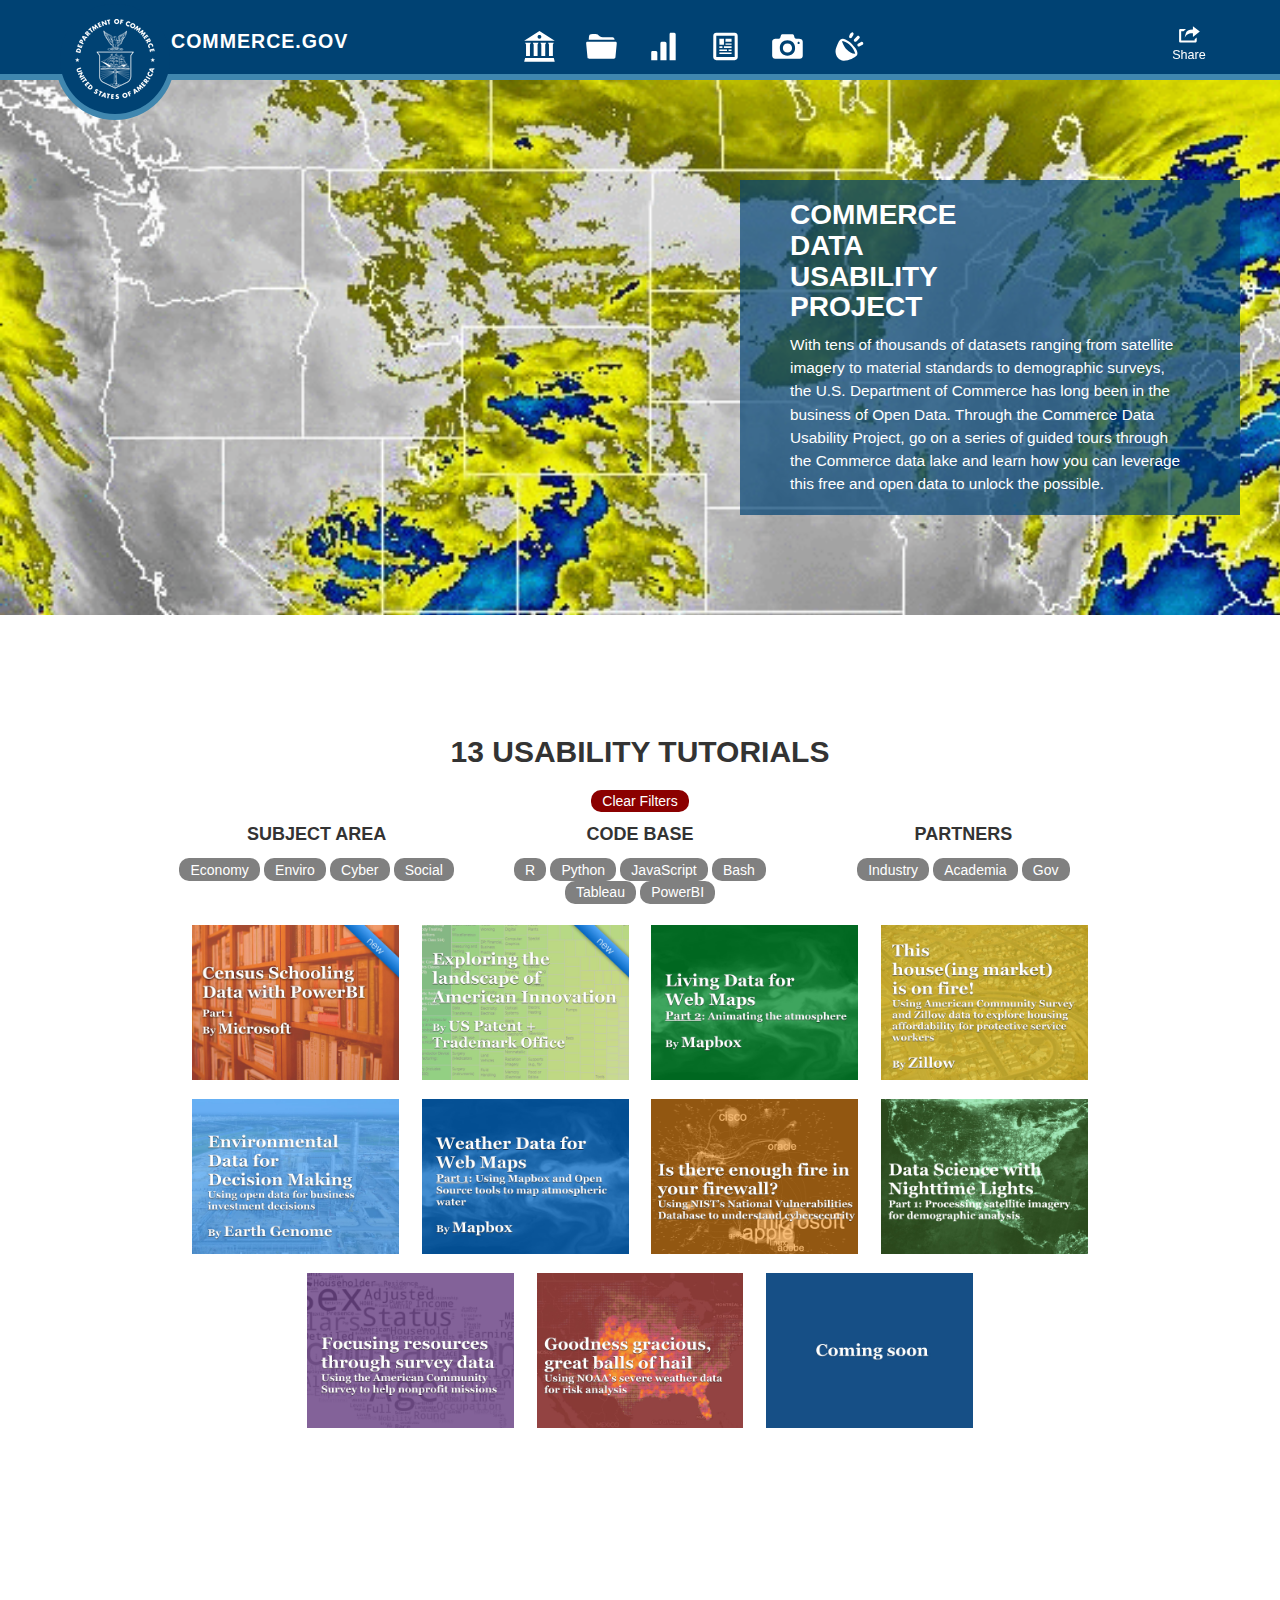
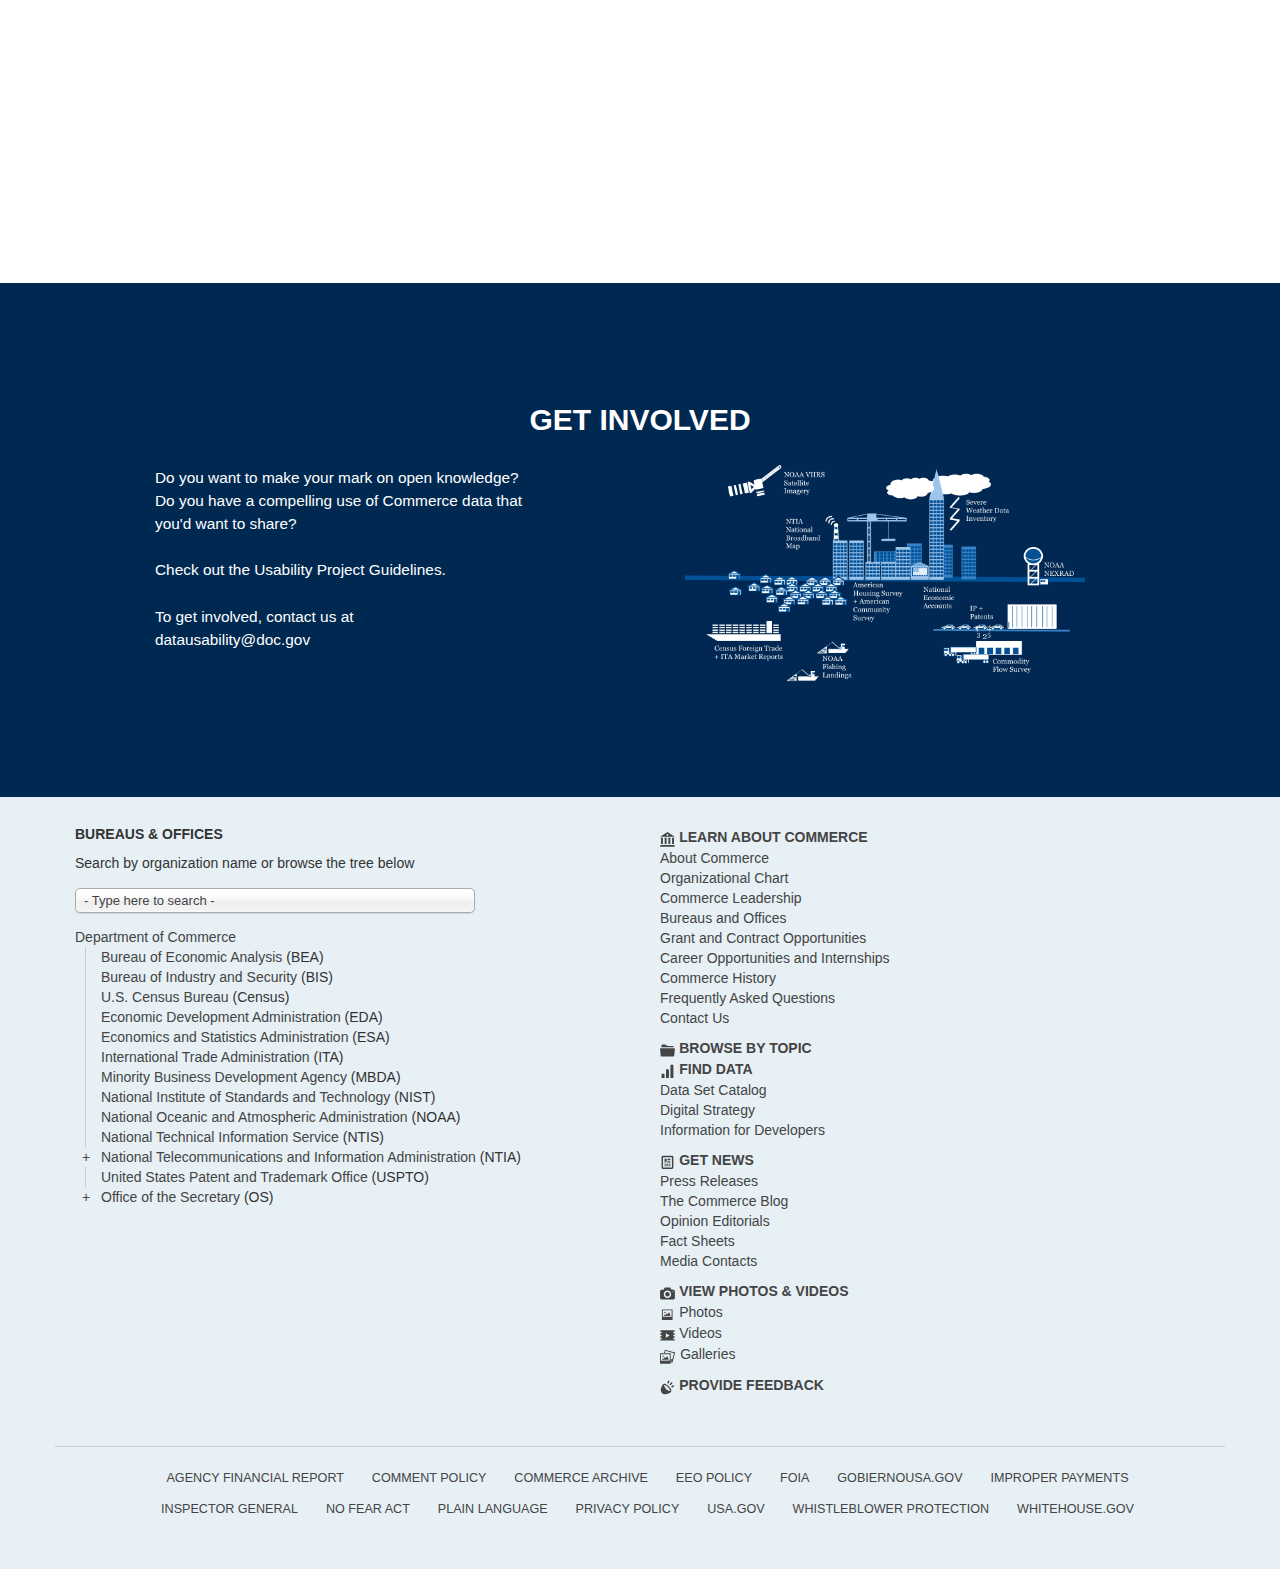
==== commit 7556ea7f: "Update index.html" ====
--- a/index.html
+++ b/index.html
@@ -1,21 +1,16 @@
 <!DOCTYPE html>
 <!-- Commerce Data Usability Project -->
-<!-- 3/21/2018 12:32 pm -->
-<html lang="en" dir="ltr" class="js no-touch borderradius video"><head><meta http-equiv="Content-Type" content="text/html; charset=UTF-8">
-<meta http-equiv="X-UA-Compatible" content="IE=edge,chrome=1">
-<meta charset="utf-8">
-<meta http-equiv="X-UA-Compatible" content="IE=edge">
+<!-- Prod 3/21/2018 12:34 pm -->
+<html lang="en" dir="ltr" class="js no-touch borderradius video">
+<head>
+<meta charset="UTF-8">
 <link rel="shortcut icon" href="https://www.commerce.gov/sites/all/themes/doc/doc_theme/favicon.ico" type="image/vnd.microsoft.icon">
 <link rel="image_src" href="img/CDS-horizontal-v2.jpg" />
-<meta name="viewport" content="initial-scale=1">
 <meta name="viewport" content="width=device-width, initial-scale=1.0, user-scalable=yes">
 <meta name="MobileOptimized" content="width">
 <meta name="description" content="The Commerce Data Usability Project">
 <meta name="HandheldFriendly" content="true">
 <meta name="apple-mobile-web-app-capable" content="yes">
-<meta name="generator" content="Drupal 7 (http://drupal.org)">
-<link rel="canonical" href="./underlying/Office of the Secretary _ Department of Commerce.html">
-<link rel="shortlink" href="https://www.commerce.gov/taxonomy/term/13">
 <meta property="og:site_name" content="Department of Commerce">
 <meta property="og:type" content="government">
 <meta property="og:url" content="https://www.commerce.gov/datausability">
@@ -26,8 +21,6 @@
 <meta name="twitter:url" content="https://twitter.com/commercegovdata">
 <meta name="twitter:title" content="Commerce Data Usability Project">
 <meta name="twitter:description" content="Moving from Open Data to Open Knowledge">
-<meta itemprop="name" content="Commerce Data Usability Project">
-<meta itemprop="description" content="Moving from Open Data to Open Knowledge">
 <title>Data Usability | Department of Commerce</title>
 <link type="text/css" rel="stylesheet" href="./underlying/css_xE-rWrJf-fncB6ztZfd2huxqgxu4WO-qwma6Xer30m4.css" media="all">
 <link type="text/css" rel="stylesheet" href="./underlying/css_3l3rJTupUJFcm71flPyDkak3QBWPScFnQSEITGHtu1o.css" media="all">
@@ -38,37 +31,17 @@
 <link type="text/css" rel="stylesheet" href="./underlying/css_tD2Ss9zsDpcS4juRVSKPceldVIOU-NNPRK8y5IsirkY.css" media="only screen">
 
 <!--START DATA SERVICE SCRIPTS-->
-
    <!--Note that this is a custom version of bootstrap-->
     <link rel="stylesheet" href="css/bootstrap.css">
 
     <link rel="stylesheet" href="css/creative.css" type="text/css">
     <link rel="stylesheet" href="css/parallax.css" type="text/css">
     <script src="js/parallax.js"></script>
-
-    <!--Google Analytics Tracking code for DataUsability Website-->
-    <script>
-      (function(i,s,o,g,r,a,m){i['GoogleAnalyticsObject']=r;i[r]=i[r]||function(){
-      (i[r].q=i[r].q||[]).push(arguments)},i[r].l=1*new Date();a=s.createElement(o),
-      m=s.getElementsByTagName(o)[0];a.async=1;a.src=g;m.parentNode.insertBefore(a,m)
-      })(window,document,'script','//www.google-analytics.com/analytics.js','ga');
-
-      ga('create', 'UA-72688808-1', 'auto');
-      ga('send', 'pageview');
-
-    </script>
-
 <!--END -->
     
     <style>
-       
-        body.footie{
-
-            font-family: "SourceSansProRegular","Helvetica Neue",Arial,Helvetica,sans-serif;
-        }
-        #righty{
-            text-align:right;
-        }
+        body.footie{font-family: "SourceSansProRegular","Helvetica Neue",Arial,Helvetica,sans-serif;}
+        #righty{text-align:right;}
     </style>
     
 <!--[if lt IE 9]>
@@ -89,7 +62,12 @@
 <script src="/sites/all/themes/doc/doc_theme/scripts/doc-ie7.js"></script>
 <![endif]-->
 
-<div class="fit-vids-style">­<style>               .fluid-width-video-wrapper {                 width: 100%;                              position: relative;                       padding: 0;                            }                                                                                   .fluid-width-video-wrapper iframe,        .fluid-width-video-wrapper object,        .fluid-width-video-wrapper embed {           position: absolute;                       top: 0;                                   left: 0;                                  width: 100%;                              height: 100%;                          }                                       </style></div><script async="" src="./underlying/analytics.js"></script><script src="./underlying/modernizr.min.js"></script>
+<style>
+   .fluid-width-video-wrapper{width:100%;position:relative;padding:0;}
+   .fluid-width-video-wrapper iframe,.fluid-width-video-wrapper object,.fluid-width-video-wrapper embed{position:absolute;top:0;left:0;width:100%;height:100%;}
+</style>
+
+<script async="" src="./underlying/analytics.js"></script><script src="./underlying/modernizr.min.js"></script>
 <script src="./underlying/js_9G5FsdX5Potwksl8IBfHBbgZRu99vAMYBE7nrb1Yne4.js"></script>
 <script src="./underlying/js_ZlCFDzQoXfm9wWS6oVWR6ThqUvOvn22eKSXxyCez-g0.js"></script>
 <script src="./underlying/js_0Yo5gjQhoxE-AiSLW4QiFqOvvVXywlMJbsmLegP6238.js"></script>
@@ -97,20 +75,39 @@
 <script src="./underlying/js_HbE2XwzjmAgINxgddfJIkmp_TqZJiMR223hyz8f84-0.js"></script>
 <script>(function(i,s,o,g,r,a,m){i["GoogleAnalyticsObject"]=r;i[r]=i[r]||function(){(i[r].q=i[r].q||[]).push(arguments)},i[r].l=1*new Date();a=s.createElement(o),m=s.getElementsByTagName(o)[0];a.async=1;a.src=g;m.parentNode.insertBefore(a,m)})(window,document,"script","//www.google-analytics.com/analytics.js","ga");ga("create", "UA-44450756-1", {"cookieDomain":"auto"});ga("set", "anonymizeIp", true);ga("send", "pageview");</script>
 <script src="./underlying/js_5nZBQ0tB01aIBptbXt9EeB17jdv_ZLMDfe3PJeywAQA.js"></script>
-<script src="./underlying/js_O7AMySnWcbP42_EYyHpLcyNp3scucgnHe7cT7PutAIs.js"></script><style type="text/css">cufon{text-indent:0!important;}@media screen,projection{cufon{display:inline!important;display:inline-block!important;position:relative!important;vertical-align:middle!important;font-size:1px!important;line-height:1px!important;}cufon cufontext{display:-moz-inline-box!important;display:inline-block!important;width:0!important;height:0!important;overflow:hidden!important;text-indent:-10000in!important;}cufon canvas{position:relative!important;}}@media print{cufon{padding:0!important;}cufon canvas{display:none!important;}}</style>
+<script src="./underlying/js_O7AMySnWcbP42_EYyHpLcyNp3scucgnHe7cT7PutAIs.js"></script>
+<style>cufon{text-indent:0!important;}@media screen,projection{cufon{display:inline!important;display:inline-block!important;position:relative!important;vertical-align:middle!important;font-size:1px!important;line-height:1px!important;}cufon cufontext{display:-moz-inline-box!important;display:inline-block!important;width:0!important;height:0!important;overflow:hidden!important;text-indent:-10000in!important;}cufon canvas{position:relative!important;}}@media print{cufon{padding:0!important;}cufon canvas{display:none!important;}}</style>
 <script src="./underlying/js_bOjt6zaGKW3Ql601Hup9iK7fIzn0qjAbJuy9e8DrGus.js"></script>
 <script>jQuery.extend(Drupal.settings, {"basePath":"\/","pathPrefix":"","ajaxPageState":{"theme":"doc_theme","theme_token":"UPDvLCcScJq-0MA6y3Mm0BX7Hb4RsLERq6ZmqdDWI_k","js":{"sites\/all\/modules\/contrib\/menu_minipanels\/js\/menu_minipanels.js":1,"sites\/all\/libraries\/qtip\/jquery.qtip-1.0.0-rc3.min.js":1,"0":1,"1":1,"https:\/\/ips-invite.iperceptions.com\/webValidator.aspx?sdfc=5d169f49-48667-5b0fb26b-53f2-483b-a40b-d984747dd023\u0026lID=1\u0026loc=4Q-WEB2\u0026cD=30\u0026rF=True\u0026iType=1\u0026domainname=1":1,"sites\/all\/modules\/custom\/doc_font_check\/doc_font_check.js":1,"2":1,"3":1,"4":1,"sites\/all\/libraries\/modernizr\/modernizr.min.js":1,"sites\/all\/modules\/contrib\/jquery_update\/replace\/jquery\/1.7\/jquery.min.js":1,"misc\/jquery.once.js":1,"misc\/drupal.js":1,"sites\/all\/libraries\/fitvids\/jquery.fitvids.js":1,"sites\/all\/modules\/contrib\/jquery_update\/replace\/ui\/ui\/minified\/jquery.ui.core.min.js":1,"sites\/all\/modules\/contrib\/jquery_update\/replace\/ui\/ui\/minified\/jquery.ui.widget.min.js":1,"sites\/all\/modules\/contrib\/jquery_update\/replace\/ui\/ui\/minified\/jquery.effects.core.min.js":1,"sites\/all\/modules\/contrib\/jquery_update\/replace\/ui\/ui\/minified\/jquery.ui.accordion.min.js":1,"sites\/all\/modules\/contrib\/jquery_update\/replace\/ui\/ui\/minified\/jquery.ui.tabs.min.js":1,"sites\/all\/modules\/contrib\/jquery_update\/replace\/ui\/ui\/minified\/jquery.effects.highlight.min.js":1,"sites\/all\/modules\/contrib\/fitvids\/fitvids.js":1,"sites\/all\/modules\/contrib\/back_to_top\/js\/back_to_top.js":1,"misc\/collapse.js":1,"sites\/all\/modules\/contrib\/views_slideshow\/js\/views_slideshow.js":1,"sites\/all\/libraries\/chosen\/chosen.jquery.min.js":1,"sites\/all\/modules\/contrib\/ctools\/js\/collapsible-div.js":1,"sites\/all\/modules\/contrib\/field_group\/field_group.js":1,"sites\/all\/modules\/contrib\/ctools\/js\/jump-menu.js":1,"sites\/all\/modules\/contrib\/views_tree\/js\/collapsible.js":1,"sites\/all\/modules\/contrib\/google_analytics\/googleanalytics.js":1,"5":1,"sites\/all\/modules\/contrib\/menu_minipanels\/js\/menu_minipanels.callbacks.js":1,"sites\/all\/modules\/contrib\/table_trash\/js\/table_trash.js":1,"sites\/all\/modules\/contrib\/table_trash\/libraries\/variants\/js\/jquery.dataTables.bugfixed.min.js":1,"sites\/all\/modules\/contrib\/table_trash\/libraries\/variants\/js\/FixedHeader.bugfixed.min.js":1,"sites\/all\/libraries\/datatables\/extras\/FixedColumns\/media\/js\/FixedColumns.min.js":1,"sites\/all\/libraries\/datatables\/extras\/TableTools\/media\/js\/TableTools.min.js":1,"sites\/all\/libraries\/datatables\/extras\/ColReorder\/media\/js\/ColReorderWithResize.js":1,"sites\/all\/modules\/contrib\/table_trash\/libraries\/variants\/js\/datatables.responsive.bugfixed.js":1,"sites\/all\/libraries\/datatables-responsive\/example\/lib\/lodash\/lodash.min.js":1,"sites\/all\/modules\/contrib\/joyride\/inc\/js\/joyride_start_link.js":1,"sites\/all\/modules\/contrib\/chosen\/chosen.js":1,"sites\/all\/themes\/doc\/doc_theme\/scripts\/doc-prevent-multiple-submit.js":1,"sites\/all\/themes\/doc\/doc_theme\/scripts\/doc-show-hide-more.js":1,"sites\/all\/themes\/doc\/doc_theme\/scripts\/doc-scroll.js":1,"sites\/all\/themes\/doc\/doc_theme\/scripts\/doc-media-browser.js":1,"sites\/all\/themes\/doc\/doc_theme\/scripts\/doc-menu-toggle.js":1,"sites\/all\/themes\/doc\/doc_theme\/scripts\/doc-info-toggle.js":1,"sites\/all\/themes\/doc\/doc_theme\/scripts\/doc-tags-toggle.js":1,"sites\/all\/themes\/doc\/doc_theme\/scripts\/jquery.localscroll-1.2.7.js":1,"sites\/all\/themes\/doc\/doc_theme\/scripts\/jquery.scrollTo-1.4.3.1.js":1,"sites\/all\/themes\/doc\/doc_theme\/scripts\/doc-scroll-anchors.js":1,"sites\/all\/themes\/doc\/doc_theme\/scripts\/cufon\/cufon-yui.js":1,"sites\/all\/themes\/doc\/doc_theme\/scripts\/cufon\/docfont_400.font.js":1,"sites\/all\/themes\/doc\/doc_theme\/scripts\/cufon\/docfont.js":1,"sites\/all\/themes\/doc\/doc_theme\/scripts\/doc-chrome-render-bug.js":1,"sites\/all\/themes\/doc\/doc_theme\/scripts\/doc-tabs.js":1,"sites\/all\/themes\/doc\/doc_theme\/scripts\/doc-ui-effects.js":1,"sites\/all\/themes\/doc\/doc_theme\/scripts\/doc-tooltip-help.js":1,"sites\/all\/themes\/doc\/doc_theme\/scripts\/doc-icon-columns.js":1,"sites\/all\/themes\/doc\/doc_theme\/scripts\/doc-hide-empty-fieldset.js":1,"sites\/all\/themes\/doc\/doc_theme\/scripts\/doc-login-button.js":1,"sites\/all\/themes\/doc\/doc_theme\/scripts\/doc-holiday.js":1,"sites\/all\/themes\/doc\/doc_theme\/scripts\/doc-tools-menu.js":1,"sites\/all\/themes\/doc\/doc_theme\/scripts\/doc-responsive-tables.js":1,"sites\/all\/themes\/adaptivetheme\/at_core\/scripts\/scalefix.js":1},"css":{"modules\/system\/system.base.css":1,"modules\/system\/system.menus.css":1,"modules\/system\/system.messages.css":1,"modules\/system\/system.theme.css":1,"sites\/all\/libraries\/chosen\/chosen.css":1,"sites\/all\/modules\/contrib\/chosen\/css\/chosen-drupal.css":1,"misc\/ui\/jquery.ui.core.css":1,"misc\/ui\/jquery.ui.theme.css":1,"misc\/ui\/jquery.ui.accordion.css":1,"misc\/ui\/jquery.ui.tabs.css":1,"sites\/all\/modules\/contrib\/calendar\/css\/calendar_multiday.css":1,"modules\/comment\/comment.css":1,"sites\/all\/modules\/contrib\/date\/date_api\/date.css":1,"sites\/all\/modules\/contrib\/date\/date_popup\/themes\/datepicker.1.7.css":1,"sites\/all\/modules\/contrib\/date\/date_repeat_field\/date_repeat_field.css":1,"sites\/all\/modules\/custom\/doc_font_check\/doc_font_check.css":1,"modules\/field\/theme\/field.css":1,"sites\/all\/modules\/contrib\/fitvids\/fitvids.css":1,"modules\/node\/node.css":1,"modules\/search\/search.css":1,"modules\/user\/user.css":1,"sites\/all\/modules\/contrib\/views\/css\/views.css":1,"sites\/all\/modules\/contrib\/back_to_top\/css\/back_to_top.css":1,"sites\/all\/modules\/contrib\/accordion_menu\/accordion_menu.css":1,"sites\/all\/modules\/contrib\/ckeditor\/css\/ckeditor.css":1,"sites\/all\/modules\/contrib\/ctools\/css\/ctools.css":1,"sites\/all\/modules\/contrib\/openlayers_proximity\/openlayers_proximity.css":1,"sites\/all\/modules\/contrib\/panels\/css\/panels.css":1,"sites\/all\/modules\/contrib\/tagclouds\/tagclouds.css":1,"sites\/all\/modules\/contrib\/views_slideshow\/views_slideshow.css":1,"sites\/all\/modules\/contrib\/field_group\/field_group.css":1,"sites\/all\/modules\/contrib\/addressfield\/addressfield.css":1,"modules\/taxonomy\/taxonomy.css":1,"sites\/all\/modules\/contrib\/ctools\/css\/collapsible-div.css":1,"sites\/all\/modules\/contrib\/views_tree\/css\/collapsible.css":1,"sites\/all\/modules\/contrib\/panels\/plugins\/layouts\/onecol\/onecol.css":1,"sites\/all\/modules\/contrib\/menu_minipanels\/css\/menu_minipanels.css":1,"sites\/all\/libraries\/datatables-responsive\/files\/css\/datatables.responsive.css":1,"sites\/all\/themes\/adaptivetheme\/at_core\/css\/at.layout.css":1,"sites\/all\/themes\/doc\/doc_theme\/css\/global.base.css":1,"sites\/all\/themes\/doc\/doc_theme\/css\/global.styles.css":1,"sites\/all\/themes\/doc\/doc_theme\/doc_galleria_theme\/galleria.doc.css":1,"sites\/all\/themes\/doc\/doc_theme\/fonts\/docfont\/docfont.css":1,"sites\/all\/themes\/doc\/doc_theme\/fonts\/source-sans-pro\/stylesheet.css":1,"sites\/all\/themes\/doc\/doc_theme\/css\/colors.css":1,"sites\/all\/themes\/doc\/doc_theme\/css\/color_scheme.css":1,"public:\/\/adaptivetheme\/doc_theme_files\/doc_theme.responsive.layout.css":1,"public:\/\/adaptivetheme\/doc_theme_files\/doc_theme.responsive.styles.css":1,"public:\/\/adaptivetheme\/doc_theme_files\/doc_theme.lt-ie9.layout.css":1,"sites\/all\/themes\/doc\/doc_theme\/css\/lt-ie9.css":1,"sites\/all\/themes\/doc\/doc_theme\/css\/lt-ie8.css":1}},"field_group":{"div":"full"},"chosen":{"selector":"select:visible\r\nselect:not([name*=\u0027day\u0027],[name*=\u0027year\u0027],[name*=\u0027month\u0027],[name$=\u0027_op\u0027],[name*=\u0027items_per_page\u0027])","minimum_single":5,"minimum_multiple":5,"minimum_width":200,"options":{"disable_search":false,"disable_search_threshold":0,"search_contains":true,"placeholder_text_multiple":"Choose some options","placeholder_text_single":"Choose an option","no_results_text":"No results match","inherit_select_classes":true}},"urlIsAjaxTrusted":{"\/office-secretary":true,"\/":true,"https:\/\/search.commerce.gov\/search":true},"back_to_top":{"back_to_top_button_trigger":"100","back_to_top_prevent_on_mobile":0,"back_to_top_prevent_in_admin":0,"back_to_top_button_type":"image","back_to_top_button_text":"Back to top","#attached":{"library":[["system","ui"]]}},"views_tree_setting":{"doc_orgs_groups":"collapsed"},"fitvids":{"custom_domains":[],"selectors":["body"],"simplifymarkup":true},"googleanalytics":{"trackOutbound":1,"trackMailto":1,"trackDownload":1,"trackDownloadExtensions":"7z|aac|arc|arj|asf|asx|avi|bin|csv|doc|exe|flv|gif|gz|gzip|hqx|jar|jpe?g|js|mp(2|3|4|e?g)|mov(ie)?|msi|msp|pdf|phps|png|ppt|qtm?|ra(m|r)?|sea|sit|tar|tgz|torrent|txt|wav|wma|wmv|wpd|xls|xml|z|zip"},"menuMinipanels":{"panels":{"panel_664":{"position":{"target":"false","target_custom":"","type":"absolute","corner":{"target":"rightBottom","tooltip":"rightTop"}},"show":{"delay":"0","when":{"event":"click"},"effect":{"type":"false","length":"0"}},"hide":{"delay":"60000","effect":{"type":"false","length":"0"}},"style":{"name":"light","width":{"min":"0","max":"500"},"border":{"width":"0","color":"#d3d3d3","radius":"0"}},"mlid":"664"},"panel_1121":{"position":{"target":"false","target_custom":"","type":"absolute","corner":{"target":"bottomRight","tooltip":"rightTop"}},"show":{"delay":"0","when":{"event":"click"},"effect":{"type":"false","length":"0"}},"hide":{"delay":"60000","effect":{"type":"false","length":"0"}},"style":{"name":"light","width":{"min":"0","max":"250"},"border":{"width":"3","color":"#d3d3d3","radius":"0"}},"mlid":"1121"}}},"table_trash":{".table-export-col1 table,table.table-export-col1":{"sDom":"T\u003C\u0022clear\u0022\u003Elfrtip","bFilter":1,"bSort":true,"bPaginate":false,"sPaginationType":"","iDisplayLength":-1,"bLengthChange":false,"bFixedHeader":false,"oTableTools":{"sSwfPath":"\/sites\/all\/libraries\/datatables\/extras\/TableTools\/media\/swf\/copy_csv_xls_pdf.swf"},"iExpandCol":0,"iBreakpointPhone":480,"iBreakpointTablet":768,"aiHideColsTablet":[2,3,4,5,6,7,8],"aiHideColsPhone":[1,2,3,4,5,6,7,8]},".table-export-col2 table, table.table-export-col2":{"sDom":"T\u003C\u0022clear\u0022\u003Elfrtip","bFilter":1,"bSort":true,"bPaginate":false,"sPaginationType":"","iDisplayLength":-1,"bLengthChange":false,"bFixedHeader":false,"oTableTools":{"sSwfPath":"\/sites\/all\/libraries\/datatables\/extras\/TableTools\/media\/swf\/copy_csv_xls_pdf.swf"},"iExpandCol":1,"iBreakpointPhone":480,"iBreakpointTablet":768,"aiHideColsTablet":[2,3,4,5,6,7,8],"aiHideColsPhone":[0,2,3,4,5,6,7,8]}},"adaptivetheme":{"doc_theme":{"layout_settings":{"bigscreen":"three-col-grail","tablet_landscape":"three-col-grail","tablet_portrait":"one-col-vert","smalltouch_landscape":"one-col-vert","smalltouch_portrait":"one-col-stack"},"media_query_settings":{"bigscreen":"only screen and (min-width:1025px)","tablet_landscape":"only screen and (min-width:769px) and (max-width:1024px)","tablet_portrait":"only screen and (min-width:481px) and (max-width:768px)","smalltouch_landscape":"only screen and (min-width:321px) and (max-width:480px)","smalltouch_portrait":"only screen and (max-width:320px)"}}}});</script>
-<!-- We participate in the US government's analytics program. See the data at analytics.usa.gov. --><script src="./underlying/Universal-Federated-Analytics-Min.js" type="text/javascript" id="_fed_an_ua_tag"></script><!--[if lte IE 8]>
+<!-- We participate in the US government's analytics program. See the data at analytics.usa.gov. -->
+<script src="./underlying/Universal-Federated-Analytics-Min.js" id="_fed_an_ua_tag"></script>
+<!--[if lte IE 8]>
 <script src="https://www.commerce.gov/sites/all/themes/doc/doc_theme/scripts/pie/PIE.js?o17z2r"></script>
 <script src="https://www.commerce.gov/sites/all/themes/doc/doc_theme/scripts/doc-ie-corners.js?o17z2r"></script>
 <![endif]-->
 <!--[if lt IE 9]>
 <script src="https://www.commerce.gov/sites/all/themes/adaptivetheme/at_core/scripts/html5.js?o17z2r"></script>
 <![endif]-->
-<script type="text/javascript" src="./underlying/remote.loader.js"></script><link type="text/css" href="./underlying/sayt.css" rel="stylesheet" media="screen"><script type="text/javascript" src="./underlying/sayt_loader_libs.js"></script><script type="text/javascript" src="./underlying/stats.js"></script></head>
+<script src="./underlying/remote.loader.js"></script>
+<link type="text/css" href="./underlying/sayt.css" rel="stylesheet" media="screen">
+<script src="./underlying/sayt_loader_libs.js"></script>
+<script src="./underlying/stats.js"></script>
+</head>
 <body class="html not-front not-logged-in no-sidebars page-taxonomy page-taxonomy-term page-taxonomy-term- page-taxonomy-term-13 sidebar-second atr-7.x-3.x atv-7.x-3.2 site-name-department-of-commerce section-office-secretary jquery-once-1-processed font font-checked">
-  <div id="skip-link" class="nocontent">
-    <a href="https://www.commerce.gov/office-secretary#main-content" class="element-invisible element-focusable">Skip to main content</a>
+
+   <!--Google Analytics Tracking code for DataUsability Website-->
+    <script>
+      (function(i,s,o,g,r,a,m){i['GoogleAnalyticsObject']=r;i[r]=i[r]||function(){
+      (i[r].q=i[r].q||[]).push(arguments)},i[r].l=1*new Date();a=s.createElement(o),
+      m=s.getElementsByTagName(o)[0];a.async=1;a.src=g;m.parentNode.insertBefore(a,m)
+      })(window,document,'script','//www.google-analytics.com/analytics.js','ga');
+
+      ga('create', 'UA-72688808-1', 'auto');
+      ga('send', 'pageview');
+    </script>
+
+   <div id="skip-link" class="nocontent">
+    <a href="#main-content" class="element-invisible element-focusable">Skip to main content</a>
   </div>
     
 <div id="page-wrapper">
@@ -128,15 +125,10 @@
                     <a href="https://www.commerce.gov/"><img class="site-logo" src="./underlying/logo.png" alt="Department of Commerce"></a>                  </div>
                 </div>
               
-                              <!-- start: Site name and Slogan hgroup -->
+                <!-- start: Site name and Slogan hgroup -->
                 <hgroup class="h-group" id="name-and-slogan">
-
-                                      <h1 class="alt-sitename"><a class="active" title="Home page" href="https://www.commerce.gov/">Commerce.gov</a></h1>
-                  
-                                      <h1 id="site-name"><a href="https://www.commerce.gov/" title="Home page">Department of Commerce</a></h1>
-                  
-                  
-                  
+                   <h1 class="alt-sitename"><a class="active" title="Home page" href="https://www.commerce.gov/">Commerce.gov</a></h1>
+                   <h1 id="site-name"><a href="https://www.commerce.gov/" title="Home page">Department of Commerce</a></h1>
                 </hgroup><!-- /end #name-and-slogan -->
               
 
@@ -144,23 +136,21 @@
                   <div class="region region-header"><div class="region-inner clearfix"><nav id="block-system-main-menu" class="block block-system block-menu odd first block-count-1 block-region-header block-main-menu" role="navigation"><div class="block-inner clearfix">  
       <h2 class="block-title">Main menu</h2>
   
-  <ul class="menu clearfix"><li class="first leaf menu1113 joyride-start-link"><a href="https://www.commerce.gov/%23" title="Take a tour of this page" class="icon-binoculars menu-highlight joyride-start-link blink"><div class="menu-link-wrapper"><span>Take a Tour</span></div></a></li>
+  <ul class="menu clearfix"><li class="first leaf menu1113 joyride-start-link"><a href="https://www.commerce.gov/#" title="Take a tour of this page" class="icon-binoculars menu-highlight joyride-start-link blink"><div class="menu-link-wrapper"><span>Take a Tour</span></div></a></li>
 <li class="collapsed menu672"><a href="https://www.commerce.gov/about" class="icon-commerce-bldg"><div class="menu-link-wrapper"><span>Learn About Commerce</span></div></a></li>
 <li class="leaf menu1179"><a href="https://www.commerce.gov/topics" class="icon-folder"><div class="menu-link-wrapper"><span>Browse by Topic</span></div></a></li>
 <li class="collapsed menu780"><a href="https://www.commerce.gov/economicindicators" class="icon-bar"><div class="menu-link-wrapper"><span>Find Data</span></div></a></li>
 <li class="leaf menu528"><a href="https://www.commerce.gov/news" class="icon-news"><div class="menu-link-wrapper"><span>Get News</span></div></a></li>
-<li class="expanded menu723"><a href="https://www.commerce.gov/media" class="icon-camera" fonticon="0"><div class="menu-link-wrapper"><span>View Photos &amp; Videos</span></div></a><ul class="menu clearfix"><li class="first leaf menu881"><a href="https://www.commerce.gov/media/photos" class="icon-image"><div class="menu-link-wrapper"><span>Photos</span></div></a></li>
+<li class="expanded menu723"><a href="https://www.commerce.gov/media" class="icon-camera"><div class="menu-link-wrapper"><span>View Photos &amp; Videos</span></div></a><ul class="menu clearfix"><li class="first leaf menu881"><a href="https://www.commerce.gov/media/photos" class="icon-image"><div class="menu-link-wrapper"><span>Photos</span></div></a></li>
 <li class="leaf menu879"><a href="https://www.commerce.gov/media/videos" class="icon-video"><div class="menu-link-wrapper"><span>Videos</span></div></a></li>
 <li class="last leaf menu880"><a href="https://www.commerce.gov/media/galleries" class="icon-gallery"><div class="menu-link-wrapper"><span>Galleries</span></div></a></li>
 </ul></li>
-<li class="last leaf menu719"><a href="https://www.commerce.gov/form/commercegov-feedback" class="icon-sound" fonticon="0"><div class="menu-link-wrapper"><span>Provide Feedback</span></div></a></li>
+<li class="last leaf menu719"><a href="https://www.commerce.gov/form/commercegov-feedback" class="icon-sound"><div class="menu-link-wrapper"><span>Provide Feedback</span></div></a></li>
 </ul>
   </div></nav><nav id="block-menu-menu-tools" class="block block-menu even last block-count-2 block-region-header block-menu-tools" role="navigation"><div class="block-inner clearfix">  
       <h2 class="block-title">Tools</h2>
   
-  <ul class="menu clearfix"><li class="first leaf menu502"><a href="https://www.commerce.gov/search" class="search icon-search menu-minipanel menu-minipanel-664 minipanel-processed"><div class="menu-link-wrapper"><span>Search</span></div></a></li>
-<li class="leaf menu670"><a href="https://www.commerce.gov/engage" class="icon-plus menu-minipanel menu-minipanel-1121 minipanel-processed" fonticon="0"><div class="menu-link-wrapper"><span>Engage</span></div></a></li>
-<li class="last leaf menu696"><a href="http://www.addthis.com/bookmark.php?v=300&amp;winname=addthis&amp;pub=ra-4e384dd26e6802bf" title="Share this page to your favorite social tools" class="icon-export" target="_blank"><div class="menu-link-wrapper"><span>Share</span></div></a></li>
+  <ul class="menu clearfix"><li class="last leaf menu696"><a href="http://www.addthis.com/bookmark.php?v=300&amp;winname=addthis&amp;pub=ra-4e384dd26e6802bf" title="Share this page to your favorite social tools" class="icon-export" target="_blank"><div class="menu-link-wrapper"><span>Share</span></div></a></li>
 </ul>
   </div></nav></div></div>
         </header>
@@ -180,49 +170,21 @@
                         </div>
                         <div class="col-lg-5 col-md-7 col-sm-8 col-xs-12    text-left boxer" style="background-color: rgba(0, 66, 115, 0.7);color:white">
                             <div class="service-box"  >
-                                <h2><span style="font-size:200%;font-weight:100%" >
-                                    COMMERCE<br>DATA <br>USABILITY <br>PROJECT</span></h2>
-                                <p style="font-size:110%"> With tens of thousands of datasets ranging from satellite imagery to material standards to demographic surveys, the U.S. Department of Commerce has long been in the business of Open Data. Through the Commerce Data Usability Project, go on a series of guided tours through the Commerce data lake and learn how you can leverage this free and open data to unlock the possible.</p><br>
+                                <h2 style="font-size:200%;font-weight:bold;">COMMERCE<br>DATA <br>USABILITY <br>PROJECT</h2>
+                                <p style="font-size:110%">With tens of thousands of datasets ranging from satellite imagery to material standards to demographic surveys, the U.S. Department of Commerce has long been in the business of Open Data. Through the Commerce Data Usability Project, go on a series of guided tours through the Commerce data lake and learn how you can leverage this free and open data to unlock the possible.</p><br>
                             </div>
                         </div>
                     </div>
                 </div>
     </section>
-      
-
-<!-- Intro Section-->
-<!--<section class="bg-primary datacorps" id="about">
-        <div class="container">
-            <div class="row">
-                    <div class="col-lg-6 col-md-5 ">
-                            <div class="service-box">
-                                <h2><font color = "white" style>
-                                    FROM OPEN DATA <br> TO OPEN KNOWLEDGE</font></h2>
-
-                                <p color = "white" style="font-size:110%" >Open data is just the first step to opening up knowledge, and here at the U.S. Department of Commerce, we believe that contextualization and illumination are a critical part of data delivery. Ready to build the next big thing? Get off to a running start with tutorials that will walk you through each phase of the data discovery process, from initial data touch through preprocessing, joining, analysis and visualization.</p><br>
-
-                            </div>
-                        </div>
-                   <div class="col-lg-5 col-md-5 ">
-
-<iframe width="560" height="315" src="https://www.youtube-nocookie.com/embed/fcvg4GpA2Qg?rel=0&amp;showinfo=0" frameborder="0" allowfullscreen></iframe>
-
-                       </a>
-                       
-               
-            </div>
-        </div>
-    </section>
--->
-
-      
+          
 <!--Gallery Section-->
     <section class=" datacorps" >
         <div class="container">
          <div class="row">
-                <div class="col-lg-12 col-md-12 text-center   boxer">
-                  <h2> 13 USABILITY TUTORIALS</h2> 
-                    <iframe name="frame2"  src="mixitup/index.html" width="100%" height="1000px"  frameborder="0" scrolling="no"></iframe>
+                <div class="col-lg-12 col-md-12 text-center boxer">
+                  <h2>13 USABILITY TUTORIALS</h2> 
+                    <iframe name="frame2" src="mixitup/index.html" style="width:100%;height:1000px;border:none;overflow:hidden;"></iframe>
                 </div>
         </div>
                         
@@ -234,23 +196,23 @@
 <section class="bg-primary datacorps" id="contact">
         <div class="container">
             <div class="row">
-                <div class="col-lg-12 text-center   boxer">
-                  <h2> GET INVOLVED</h2> 
+                <div class="col-lg-12 text-center boxer">
+                  <h2>GET INVOLVED</h2> 
                 
                 </div>
             </div>
             <div class="row">
                     <div class="col-lg-6 col-md-5 ">
                          <div class="service-box">
-                                <p color = "white" style="font-size:110%" class="text-left">
-                                    Do you want to make your mark on open knowledge? <br>Do you have a compelling use of Commerce data that you'd want to share? <br><br>Check out the 
-                                    <a href="docs/CDUP Guidelines.pdf" style="color:white" download> <strong><u>Usability Project Guidelines</u></strong></a>. <br><br>To get involved, contact us at <br><strong><a href="mailto:datausability@doc.gov " style="color:white;font-weight:500">datausability@doc.gov</a> </strong>
-                                </p>
+                                <p style="font-size:110%;color: #ffffff;" class="text-left">
+                                   Do you want to make your mark on open knowledge? <br>Do you have a compelling use of Commerce data that you'd want to share?<br><br>
+                                    Check out the <strong><a href="docs/CDUP%20Guidelines.pdf" target="_blank" style="color:white" download>Usability Project Guidelines</a></strong>.<br><br>
+                                   To get involved, contact us at <br><strong><a href="mailto:datausability@doc.gov" style="color:white;font-weight:500">datausability@doc.gov</a></strong></p>
                         </div>
                 </div>
                 <div class="col-lg-5 col-md-5 ">
                            
-                   <img alt = "diagram" src="img/Slide_v2.png" width="80%"/>
+                   <img alt = "diagram" src="img/Slide_v2.png" style="width:80%;" />
                 </div>
                    <div class="col-lg-7  text-left ">
                       
@@ -259,11 +221,7 @@
         </div>
     </section>
     <script src="js/bootstrap.js"></script>
- <!--DATA SERVICE: END-->
-
-    
-    
-    
+ <!--DATA SERVICE: END-->    
    
 
           <div id="tertiary-content-wrapper">
@@ -283,7 +241,7 @@
   
   
       <div class="view-content">
-      <form action="./underlying/Office of the Secretary _ Department of Commerce.html" method="post" id="ctools-jump-menu" accept-charset="UTF-8"><div><div class="form-item form-type-select form-item-jump">
+      <form action="/datausability" method="post" id="ctools-jump-menu" accept-charset="UTF-8"><div><div class="form-item form-type-select form-item-jump">
  <select class="ctools-jump-menu-select ctools-jump-menu-change form-select ctools-jump-menu-processed chosen-processed" id="edit-jump" name="jump" style="display: none;"><option value="" selected="selected">- Type here to search -</option><option value="ff42c2b7d35d91c2383c05fab4cc6340::/bureau-economic-analysis">  
           Bureau of Economic Analysis    
           (BEA)  </option><option value="cc0e68816dbe96ed3c9e376e16253a24::/bureau-industry-and-security">  
@@ -324,9 +282,9 @@
           Office of Legislative and Intergovernmental Affairs    
           (OLIA)  </option><option value="681df22076ed6ccd864b27728c1490ff::/os/office-policy-and-strategic-planning">  
           Office of Policy and Strategic Planning    
-          (OPSP)  </option><option value="4b93d8a7af868f93cc5dd5c86ec8a022::/os/office-public-affairs">  
-          Office of Public Affairs    
-          (OPA)  </option><option value="7e63428fd61cac709b3c0f9fe6c21060::/os/office-chief-financial-officer-and-assistant-secretary-administration">  
+          (OPSP)  </option>
+          <option value="4b93d8a7af868f93cc5dd5c86ec8a022::/os/office-public-affairs">Office of Public Affairs (OPA)</option>
+          <option value="7e63428fd61cac709b3c0f9fe6c21060::/os/office-chief-financial-officer-and-assistant-secretary-administration">  
           Office of the Chief Financial Officer and Assistant Secretary for Administration    
           (CFO/ASA)  </option><option value="aa21c848c43e4a30f7c6060be9e76826::/os/office-chief-information-officer">  
           Office of the Chief Information Officer    
@@ -358,9 +316,7 @@
 </div>    </div>
   
       <div class="view-content">
-      <div class="item-list"><ul><li class="even first">  
-  <span class="views-field views-field-name">        <span class="field-content"><a href="https://www.commerce.gov/shared-services">Shared Services</a></span>  </span>  
-  <span class="views-field views-field-field-acronym">        <span class="field-content"></span>  </span></li><li class="odd last views_tree_parent views_tree_collapsed"><div class="views_tree_link views_tree_link_collapsed"><a href="https://www.commerce.gov/office-secretary#" class="views_tree-processed">Operation</a></div>  
+      <div class="item-list"><ul><li class="odd last views_tree_parent views_tree_collapsed"><div class="views_tree_link views_tree_link_collapsed"><a href="#" class="views_tree-processed">Operation</a></div>  
   <span class="views-field views-field-name">        <span class="field-content"><a href="https://www.commerce.gov/department-commerce">Department of Commerce</a></span>  </span>  
   <span class="views-field views-field-field-acronym">        <span class="field-content"></span>  </span><div class="item-list" style="display: none;"><ul><li class="even first">  
   <span class="views-field views-field-name">        <span class="field-content"><a href="https://www.commerce.gov/bureau-economic-analysis">Bureau of Economic Analysis</a></span>  </span>  
@@ -382,14 +338,14 @@
   <span class="views-field views-field-name">        <span class="field-content"><a href="https://www.commerce.gov/national-oceanic-and-atmospheric-administration">National Oceanic and Atmospheric Administration</a></span>  </span>  
   <span class="views-field views-field-field-acronym">        <span class="field-content">(NOAA)</span>  </span></li><li class="odd">  
   <span class="views-field views-field-name">        <span class="field-content"><a href="https://www.commerce.gov/national-technical-information-service">National Technical Information Service</a></span>  </span>  
-  <span class="views-field views-field-field-acronym">        <span class="field-content">(NTIS)</span>  </span></li><li class="even views_tree_parent views_tree_collapsed"><div class="views_tree_link views_tree_link_collapsed"><a href="https://www.commerce.gov/office-secretary#" class="views_tree-processed">Operation</a></div>  
+  <span class="views-field views-field-field-acronym">        <span class="field-content">(NTIS)</span>  </span></li><li class="even views_tree_parent views_tree_collapsed"><div class="views_tree_link views_tree_link_collapsed"><a href="#" class="views_tree-processed">Operation</a></div>  
   <span class="views-field views-field-name">        <span class="field-content"><a href="https://www.commerce.gov/national-telecommunications-and-information-administration">National Telecommunications and Information Administration</a></span>  </span>  
   <span class="views-field views-field-field-acronym">        <span class="field-content">(NTIA)</span>  </span><div class="item-list" style="display: none;"><ul><li class="even first last">  
   <span class="views-field views-field-name">        <span class="field-content"><a href="https://www.commerce.gov/ntia/first-responder-network-authority-firstnet">First Responder Network Authority (FirstNet)</a></span>  </span>  
   <span class="views-field views-field-field-acronym">        <span class="field-content"></span>  </span></li></ul></div></li><li class="odd">  
   <span class="views-field views-field-name">        <span class="field-content"><a href="https://www.commerce.gov/united-states-patent-and-trademark-office">United States Patent and Trademark Office</a></span>  </span>  
-  <span class="views-field views-field-field-acronym">        <span class="field-content">(USPTO)</span>  </span></li><li class="even last views_tree_parent views_tree_collapsed"><div class="views_tree_link views_tree_link_collapsed"><a href="https://www.commerce.gov/office-secretary#" class="views_tree-processed">Operation</a></div>  
-  <span class="views-field views-field-name">        <span class="field-content"><a href="./underlying/Office of the Secretary _ Department of Commerce.html" class="">Office of the Secretary</a></span>  </span>  
+  <span class="views-field views-field-field-acronym">        <span class="field-content">(USPTO)</span>  </span></li><li class="even last views_tree_parent views_tree_collapsed"><div class="views_tree_link views_tree_link_collapsed"><a href="#" class="views_tree-processed">Operation</a></div>  
+  <span class="views-field views-field-name">        <span class="field-content"><a href="https://www.commerce.gov/doc/office-secretary" class="">Office of the Secretary</a></span>  </span>  
   <span class="views-field views-field-field-acronym">        <span class="field-content">(OS)</span>  </span><div class="item-list" style="display: none;"><ul><li class="even first">  
   <span class="views-field views-field-name">        <span class="field-content"><a href="https://www.commerce.gov/os/office-chief-staff">Office of the Chief of Staff</a></span>  </span>  
   <span class="views-field views-field-field-acronym">        <span class="field-content"></span>  </span></li><li class="odd">  
@@ -400,7 +356,7 @@
   <span class="views-field views-field-name">        <span class="field-content"><a href="https://www.commerce.gov/os/office-executive-secretariat">Office of Executive Secretariat</a></span>  </span>  
   <span class="views-field views-field-field-acronym">        <span class="field-content"></span>  </span></li><li class="even">  
   <span class="views-field views-field-name">        <span class="field-content"><a href="https://www.commerce.gov/os/office-public-affairs">Office of Public Affairs</a></span>  </span>  
-  <span class="views-field views-field-field-acronym">        <span class="field-content">(OPA)</span>  </span></li><li class="odd views_tree_parent views_tree_collapsed"><div class="views_tree_link views_tree_link_collapsed"><a href="https://www.commerce.gov/office-secretary#" class="views_tree-processed">Operation</a></div>  
+  <span class="views-field views-field-field-acronym">        <span class="field-content">(OPA)</span>  </span></li><li class="odd views_tree_parent views_tree_collapsed"><div class="views_tree_link views_tree_link_collapsed"><a href="#" class="views_tree-processed">Operation</a></div>  
   <span class="views-field views-field-name">        <span class="field-content"><a href="https://www.commerce.gov/os/office-legislative-and-intergovernmental-affairs">Office of Legislative and Intergovernmental Affairs</a></span>  </span>  
   <span class="views-field views-field-field-acronym">        <span class="field-content">(OLIA)</span>  </span><div class="item-list" style="display: none;"><ul><li class="even first last">  
   <span class="views-field views-field-name">        <span class="field-content"><a href="https://www.commerce.gov/os/olia/native-american-affairs">Native American Affairs</a></span>  </span>  
@@ -430,36 +386,32 @@
   
   <div class="block-content content"><div class="menu-block-wrapper menu-block-1 menu-name-main-menu parent-mlid-0 menu-level-1">
   <ul class="menu clearfix"><li class="first leaf menu-mlid-1113 menu1113 joyride-start-link"><a href="https://www.commerce.gov/%23" title="Take a tour of this page" class="icon-binoculars menu-highlight joyride-start-link blink"><div class="menu-link-wrapper"><span>Take a Tour</span></div></a></li>
-<li class="expanded menu-mlid-672 menu672"><a href="https://www.commerce.gov/about" class="icon-commerce-bldg"><div class="menu-link-wrapper"><span>Learn About Commerce</span></div></a><ul class="menu clearfix"><li class="first leaf has-children menu-mlid-720 menu720"><a href="https://www.commerce.gov/page/about-commerce" fonticon="0"><div class="menu-link-wrapper"><span>About Commerce</span></div></a></li>
-<li class="leaf menu-mlid-938 menu938"><a href="https://www.commerce.gov/page/doc-organizational-chart" title="DOC Organizational Chart" fonticon="0"><div class="menu-link-wrapper"><span>Organizational Chart</span></div></a></li>
-<li class="leaf menu-mlid-768 menu768"><a href="https://www.commerce.gov/directory/leadership" fonticon="0"><div class="menu-link-wrapper"><span>Commerce Leadership</span></div></a></li>
+<li class="expanded menu-mlid-672 menu672"><a href="https://www.commerce.gov/about" class="icon-commerce-bldg"><div class="menu-link-wrapper"><span>Learn About Commerce</span></div></a><ul class="menu clearfix"><li class="first leaf has-children menu-mlid-720 menu720"><a href="https://www.commerce.gov/page/about-commerce"><div class="menu-link-wrapper"><span>About Commerce</span></div></a></li>
+<li class="leaf menu-mlid-938 menu938"><a href="https://www.commerce.gov/page/doc-organizational-chart" title="DOC Organizational Chart"><div class="menu-link-wrapper"><span>Organizational Chart</span></div></a></li>
+<li class="leaf menu-mlid-768 menu768"><a href="https://www.commerce.gov/directory/leadership"><div class="menu-link-wrapper"><span>Commerce Leadership</span></div></a></li>
 <li class="leaf menu-mlid-842 menu842"><a href="https://www.commerce.gov/about/bureaus-and-offices"><div class="menu-link-wrapper"><span>Bureaus and Offices</span></div></a></li>
-<li class="leaf menu-mlid-1021 menu1021"><a href="http://www.commerce.gov/about-commerce/services" fonticon="0"><div class="menu-link-wrapper"><span>Commerce Services &amp; Offices Near You</span></div></a></li>
-<li class="leaf menu-mlid-766 menu766"><a href="https://www.commerce.gov/page/grant-and-contract-opportunities-commerce" fonticon="0"><div class="menu-link-wrapper"><span>Grant and Contract Opportunities</span></div></a></li>
-<li class="leaf menu-mlid-767 menu767"><a href="https://www.commerce.gov/page/career-opportunities-and-internships" fonticon="0"><div class="menu-link-wrapper"><span>Career Opportunities and Internships</span></div></a></li>
-<li class="leaf menu-mlid-939 menu939"><a href="https://www.commerce.gov/page/commerce-history" title="Listing of Commerce Secretaries" fonticon="0"><div class="menu-link-wrapper"><span>Commerce History</span></div></a></li>
-<li class="leaf menu-mlid-765 menu765"><a href="https://www.commerce.gov/page/frequently-asked-questions" fonticon="0"><div class="menu-link-wrapper"><span>Frequently Asked Questions</span></div></a></li>
-<li class="last leaf menu-mlid-841 menu841"><a href="https://www.commerce.gov/page/contact-us" fonticon="0"><div class="menu-link-wrapper"><span>Contact Us</span></div></a></li>
+<li class="leaf menu-mlid-766 menu766"><a href="https://www.commerce.gov/page/grant-and-contract-opportunities-commerce"><div class="menu-link-wrapper"><span>Grant and Contract Opportunities</span></div></a></li>
+<li class="leaf menu-mlid-767 menu767"><a href="https://www.commerce.gov/page/career-opportunities-and-internships"><div class="menu-link-wrapper"><span>Career Opportunities and Internships</span></div></a></li>
+<li class="leaf menu-mlid-939 menu939"><a href="https://www.commerce.gov/page/commerce-history" title="Listing of Commerce Secretaries"><div class="menu-link-wrapper"><span>Commerce History</span></div></a></li>
+<li class="leaf menu-mlid-765 menu765"><a href="https://www.commerce.gov/page/frequently-asked-questions"><div class="menu-link-wrapper"><span>Frequently Asked Questions</span></div></a></li>
+<li class="last leaf menu-mlid-841 menu841"><a href="https://www.commerce.gov/page/contact-us"><div class="menu-link-wrapper"><span>Contact Us</span></div></a></li>
 </ul></li>
 <li class="leaf menu-mlid-1179 menu1179"><a href="https://www.commerce.gov/topics" class="icon-folder"><div class="menu-link-wrapper"><span>Browse by Topic</span></div></a></li>
-<li class="expanded menu-mlid-780 menu780"><a href="https://www.commerce.gov/economicindicators" class="icon-bar"><div class="menu-link-wrapper"><span>Find Data</span></div></a><ul class="menu clearfix"><li class="first leaf menu-mlid-2565 menu2565"><a href="https://www.commerce.gov/dataservice/"><div class="menu-link-wrapper"><span>Commerce Data Service</span></div></a></li>
-<li class="leaf menu-mlid-1199 menu1199"><a href="https://data.commerce.gov/"><div class="menu-link-wrapper"><span>Data Set Catalog </span></div></a></li>
-<li class="leaf menu-mlid-788 menu788"><a href="https://www.commerce.gov/page/digital-strategy" fonticon="0"><div class="menu-link-wrapper"><span>Digital Strategy</span></div></a></li>
-<li class="last leaf menu-mlid-1022 menu1022"><a href="https://www.commerce.gov/page/commerce-developer-program" fonticon="0"><div class="menu-link-wrapper"><span>Information for Developers</span></div></a></li>
+<li class="expanded menu-mlid-780 menu780"><a href="https://www.commerce.gov/economicindicators" class="icon-bar"><div class="menu-link-wrapper"><span>Find Data</span></div></a><ul class="menu clearfix"><li class="leaf menu-mlid-1199 menu1199"><a href="https://data.commerce.gov/" target="_blank"><div class="menu-link-wrapper"><span>Data Set Catalog </span></div></a></li>
+<li class="leaf menu-mlid-788 menu788"><a href="https://www.commerce.gov/page/digital-strategy"><div class="menu-link-wrapper"><span>Digital Strategy</span></div></a></li>
+<li class="last leaf menu-mlid-1022 menu1022"><a href="https://www.commerce.gov/page/commerce-developer-program"><div class="menu-link-wrapper"><span>Information for Developers</span></div></a></li>
 </ul></li>
-<li class="expanded menu-mlid-528 menu528"><a href="https://www.commerce.gov/news" class="icon-news"><div class="menu-link-wrapper"><span>Get News</span></div></a><ul class="menu clearfix"><li class="first leaf menu-mlid-782 menu782"><a href="https://www.commerce.gov/news/press-releases" fonticon="0"><div class="menu-link-wrapper"><span>Press Releases</span></div></a></li>
-<li class="leaf menu-mlid-783 menu783"><a href="https://www.commerce.gov/news/the-commerce-blog" fonticon="0"><div class="menu-link-wrapper"><span>The Commerce Blog</span></div></a></li>
-<li class="leaf menu-mlid-785 menu785"><a href="https://www.commerce.gov/news/secretary-speeches" fonticon="0"><div class="menu-link-wrapper"><span>Secretary Speeches</span></div></a></li>
-<li class="leaf menu-mlid-784 menu784"><a href="https://www.commerce.gov/news/deputy-secretary-speeches" fonticon="0"><div class="menu-link-wrapper"><span>Deputy Secretary Speeches</span></div></a></li>
-<li class="leaf menu-mlid-786 menu786"><a href="https://www.commerce.gov/news/opinion-editorials" fonticon="0"><div class="menu-link-wrapper"><span>Opinion Editorials</span></div></a></li>
-<li class="leaf menu-mlid-787 menu787"><a href="https://www.commerce.gov/news/fact-sheets" fonticon="0"><div class="menu-link-wrapper"><span>Fact Sheets</span></div></a></li>
-<li class="last leaf menu-mlid-1019 menu1019"><a href="https://www.commerce.gov/page/media-contacts" fonticon="0"><div class="menu-link-wrapper"><span>Media Contacts</span></div></a></li>
+<li class="expanded menu-mlid-528 menu528"><a href="https://www.commerce.gov/news" class="icon-news"><div class="menu-link-wrapper"><span>Get News</span></div></a><ul class="menu clearfix"><li class="first leaf menu-mlid-782 menu782"><a href="https://www.commerce.gov/news/press-releases"><div class="menu-link-wrapper"><span>Press Releases</span></div></a></li>
+<li class="leaf menu-mlid-783 menu783"><a href="https://www.commerce.gov/news/the-commerce-blog"><div class="menu-link-wrapper"><span>The Commerce Blog</span></div></a></li>
+<li class="leaf menu-mlid-786 menu786"><a href="https://www.commerce.gov/news/opinion-editorials"><div class="menu-link-wrapper"><span>Opinion Editorials</span></div></a></li>
+<li class="leaf menu-mlid-787 menu787"><a href="https://www.commerce.gov/news/fact-sheets"><div class="menu-link-wrapper"><span>Fact Sheets</span></div></a></li>
+<li class="last leaf menu-mlid-1019 menu1019"><a href="https://www.commerce.gov/page/media-contacts"><div class="menu-link-wrapper"><span>Media Contacts</span></div></a></li>
 </ul></li>
-<li class="expanded menu-mlid-723 menu723"><a href="https://www.commerce.gov/media" class="icon-camera" fonticon="0"><div class="menu-link-wrapper"><span>View Photos &amp; Videos</span></div></a><ul class="menu clearfix"><li class="first leaf menu-mlid-881 menu881"><a href="https://www.commerce.gov/media/photos" class="icon-image"><div class="menu-link-wrapper"><span>Photos</span></div></a></li>
+<li class="expanded menu-mlid-723 menu723"><a href="https://www.commerce.gov/media" class="icon-camera"><div class="menu-link-wrapper"><span>View Photos &amp; Videos</span></div></a><ul class="menu clearfix"><li class="first leaf menu-mlid-881 menu881"><a href="https://www.commerce.gov/media/photos" class="icon-image"><div class="menu-link-wrapper"><span>Photos</span></div></a></li>
 <li class="leaf menu-mlid-879 menu879"><a href="https://www.commerce.gov/media/videos" class="icon-video"><div class="menu-link-wrapper"><span>Videos</span></div></a></li>
 <li class="last leaf menu-mlid-880 menu880"><a href="https://www.commerce.gov/media/galleries" class="icon-gallery"><div class="menu-link-wrapper"><span>Galleries</span></div></a></li>
 </ul></li>
-<li class="last leaf menu-mlid-719 menu719"><a href="https://www.commerce.gov/form/commercegov-feedback" class="icon-sound" fonticon="0"><div class="menu-link-wrapper"><span>Provide Feedback</span></div></a></li>
+<li class="last leaf menu-mlid-719 menu719"><a href="https://www.commerce.gov/form/commercegov-feedback" class="icon-sound" ><div class="menu-link-wrapper"><span>Provide Feedback</span></div></a></li>
 </ul></div>
 </div>
   </div></nav></div></div>        </div>
@@ -472,21 +424,19 @@
       <h2 class="block-title">Footer</h2>
   
   <div class="block-content content"><ul class="menu clearfix"><li class="first leaf menu1180"><a href="http://www.osec.doc.gov/ofm/OFM_Publications.html"><div class="menu-link-wrapper"><span>Agency Financial Report</span></div></a></li>
-<li class="leaf menu826"><a href="https://www.commerce.gov/page/comment-policy" fonticon="0"><div class="menu-link-wrapper"><span>Comment Policy</span></div></a></li>
-<li class="leaf menu779"><a href="https://www.commerce.gov/page/commerce-archive" fonticon="0"><div class="menu-link-wrapper"><span>Commerce Archive</span></div></a></li>
+<li class="leaf menu826"><a href="https://www.commerce.gov/page/comment-policy"><div class="menu-link-wrapper"><span>Comment Policy</span></div></a></li>
+<li class="leaf menu779"><a href="https://www.commerce.gov/page/commerce-archive"><div class="menu-link-wrapper"><span>Commerce Archive</span></div></a></li>
 <li class="leaf menu771"><a href="http://www.osec.doc.gov/ocr/EEOPolicy.html"><div class="menu-link-wrapper"><span>EEO Policy</span></div></a></li>
 <li class="leaf menu778"><a href="http://www.osec.doc.gov/omo/FOIA/FOIAWEBSITE.htm"><div class="menu-link-wrapper"><span>FOIA</span></div></a></li>
-<li class="leaf menu770"><a href="http://www.usa.gov/gobiernousa/"><div class="menu-link-wrapper"><span>GobiernoUSA.gov</span></div></a></li>
+<li class="leaf menu770"><a href="https://gobierno.usa.gov/" target="_blank"><div class="menu-link-wrapper"><span>GobiernoUSA.gov</span></div></a></li>
 <li class="leaf menu775"><a href="http://www.osec.doc.gov/ofm/Improper_Payments.html"><div class="menu-link-wrapper"><span>Improper Payments</span></div></a></li>
-<li class="leaf menu773"><a href="http://ocio.os.doc.gov/ITPolicyandPrograms/Information_Quality/index.htm"><div class="menu-link-wrapper"><span>Information Quality</span></div></a></li>
-<li class="leaf menu772"><a href="http://www.oig.doc.gov/"><div class="menu-link-wrapper"><span>Inspector General</span></div></a></li>
+<li class="leaf menu772"><a href="https://www.oig.doc.gov/" target="_blank"><div class="menu-link-wrapper"><span>Inspector General</span></div></a></li>
 <li class="leaf menu774"><a href="http://www.osec.doc.gov/ocr/nofear/nofear.htm"><div class="menu-link-wrapper"><span>No Fear Act</span></div></a></li>
-<li class="leaf menu824"><a href="https://www.commerce.gov/page/department-commerce-plain-language" fonticon="0"><div class="menu-link-wrapper"><span>PLAIN Language</span></div></a></li>
-<li class="leaf menu825"><a href="https://www.commerce.gov/page/privacy-policy" fonticon="0"><div class="menu-link-wrapper"><span>Privacy Policy</span></div></a></li>
-<li class="leaf menu777"><a href="http://www.recovery.gov/"><div class="menu-link-wrapper"><span>Recovery.gov</span></div></a></li>
-<li class="leaf menu776"><a href="http://www.usa.gov/"><div class="menu-link-wrapper"><span>USA.gov</span></div></a></li>
-<li class="leaf menu1181"><a href="http://www.oig.doc.gov/Pages/Hotline.aspx"><div class="menu-link-wrapper"><span>Whistleblower Protection</span></div></a></li>
-<li class="last leaf menu769"><a href="http://www.whitehouse.gov/"><div class="menu-link-wrapper"><span>Whitehouse.gov</span></div></a></li>
+<li class="leaf menu824"><a href="https://www.commerce.gov/page/department-commerce-plain-language"><div class="menu-link-wrapper"><span>PLAIN Language</span></div></a></li>
+<li class="leaf menu825"><a href="https://www.commerce.gov/page/privacy-policy"><div class="menu-link-wrapper"><span>Privacy Policy</span></div></a></li>
+<li class="leaf menu776"><a href="https://www.usa.gov/" target="_blank"><div class="menu-link-wrapper"><span>USA.gov</span></div></a></li>
+<li class="leaf menu1181"><a href="https://www.oig.doc.gov/Pages/Hotline.aspx" target="_blank"><div class="menu-link-wrapper"><span>Whistleblower Protection</span></div></a></li>
+<li class="last leaf menu769"><a href="https://www.whitehouse.gov/" target="_blank"><div class="menu-link-wrapper"><span>Whitehouse.gov</span></div></a></li>
 </ul></div>
   </div></nav></div></div>          </footer>
         </div>
@@ -494,8 +444,8 @@
     
           <div id="mobile-menu-wrapper">
         <h2 class="menu-toggle-btn">
-          <a class="search" href="https://www.commerce.gov/office-secretary#"><span class="fonticon icon-search" aria-hidden="true"></span><span class="title">Search</span></a>
-          <a class="menu" href="https://www.commerce.gov/office-secretary#"><span class="fonticon icon-menu" aria-hidden="true"></span><span class="title">Menu</span></a>
+          <a class="search" href="#"><span class="fonticon icon-search" aria-hidden="true"></span><span class="title">Search</span></a>
+          <a class="menu" href="#"><span class="fonticon icon-menu" aria-hidden="true"></span><span class="title">Menu</span></a>
         </h2>
         <div id="mobile-search" class="mobile-menu mobile-menu-toggle">
           <form class="search-form" action="https://search.commerce.gov/search" method="get" id="search-form--2" accept-charset="UTF-8"><div><div class="container-inline form-wrapper" id="edit-basic--2"><div class="form-item form-type-textfield form-item-keys">
@@ -507,71 +457,66 @@
         <div id="mobile-menu" class="mobile-menu mobile-menu-toggle">
           <div class="container">
             <div class="region region-mobile-menu"><div class="region-inner clearfix"><section id="block-accordion-menu-1" class="block block-accordion-menu odd first block-count-7 block-region-mobile-menu block-1"><div class="block-inner clearfix">  
-      <h2 class="block-title"><none></none></h2>
-  
+      
+               
   <div class="block-content content"><div class="accordion-menu-wrapper accordion-menu-1 accordion-menu-name-menu-1 accordion-menu-source-main-menu ui-accordion ui-widget ui-helper-reset ui-accordion-icons" role="tablist">
   <h3 class="accordion-header accordion-header-1 first no-children odd menu-mlid-1113 joyride-start-link ui-accordion-header ui-helper-reset ui-state-default ui-corner-all" role="tab" aria-expanded="false" aria-selected="false" tabindex="0"><span class="ui-icon icon-minus"></span><a href="https://www.commerce.gov/%23" title="Take a tour of this page" class="icon-binoculars menu-highlight joyride-start-link blink accordion-link">Take a Tour</a></h3>
 <div class="accordion-content-1 ui-accordion-content ui-helper-reset ui-widget-content ui-corner-bottom" role="tabpanel" style="display: none;"></div>
 <h3 class="accordion-header accordion-header-2 has-children even menu-mlid-672 ui-accordion-header ui-helper-reset ui-state-default ui-corner-all" role="tab" aria-expanded="false" aria-selected="false" tabindex="-1"><span class="ui-icon icon-plus"></span><a href="https://www.commerce.gov/about" class="icon-commerce-bldg accordion-link">Learn About Commerce</a></h3>
-<div class="accordion-content-2 ui-accordion-content ui-helper-reset ui-widget-content ui-corner-bottom" role="tabpanel" style="display: none;"><ul class="menu clearfix"><li class="first leaf menu720"><a href="https://www.commerce.gov/page/about-commerce" fonticon="0"><div class="menu-link-wrapper"><span>About Commerce</span></div></a><ul class="menu clearfix"><li class="first leaf menu1061"><a href="https://www.commerce.gov/page/data"><div class="menu-link-wrapper"><span>Data</span></div></a></li>
-<li class="leaf menu1060"><a href="https://www.commerce.gov/page/environment"><div class="menu-link-wrapper"><span>Environment</span></div></a></li>
-<li class="leaf menu1059"><a href="https://www.commerce.gov/page/innovation"><div class="menu-link-wrapper"><span>Innovation</span></div></a></li>
-<li class="leaf menu2286"><a href="https://www.commerce.gov/page/operational-excellence" title="Operational Excellence"><div class="menu-link-wrapper"><span>Operational Excellence</span></div></a></li>
-<li class="last leaf menu1058"><a href="https://www.commerce.gov/page/trade-and-investment"><div class="menu-link-wrapper"><span>Trade and Investment</span></div></a></li>
+<div class="accordion-content-2 ui-accordion-content ui-helper-reset ui-widget-content ui-corner-bottom" role="tabpanel" style="display: none;"><ul class="menu clearfix"><li class="first leaf menu720"><a href="https://www.commerce.gov/page/about-commerce"><div class="menu-link-wrapper"><span>About Commerce</span></div></a><ul class="menu clearfix"><li class="first leaf menu1061"><a href="https://www.commerce.gov/page/accelerate-american-leadership"><div class="menu-link-wrapper"><span>Accelerate American Leadership
+</span></div></a></li>
+<li class="leaf menu1060"><a href="https://www.commerce.gov/page/enhance-job-creation"><div class="menu-link-wrapper"><span>Enhance Job Creation</span></div></a></li>
+<li class="leaf menu1059"><a href="https://www.commerce.gov/page/strengthen-us-economic-and-national-security"><div class="menu-link-wrapper"><span>Strengthen U.S. Economic and National Security</span></div></a></li>
+<li class="leaf menu2286"><a href="https://www.commerce.gov/page/fulfill-constitutional-requirements-and-support-economic-activity" title="Operational Excellence"><div class="menu-link-wrapper"><span>Fulfill Constitutional Requirements and Support Economic Activity</span></div></a></li>
+<li class="last leaf menu1058"><a href="https://www.commerce.gov/page/deliver-customer-centric-service-excellence"><div class="menu-link-wrapper"><span>Deliver Customer-Centric Service Excellence</span></div></a></li>
 </ul></li>
-<li class="leaf menu938"><a href="https://www.commerce.gov/page/doc-organizational-chart" title="DOC Organizational Chart" fonticon="0"><div class="menu-link-wrapper"><span>Organizational Chart</span></div></a></li>
-<li class="leaf menu768"><a href="https://www.commerce.gov/directory/leadership" fonticon="0"><div class="menu-link-wrapper"><span>Commerce Leadership</span></div></a></li>
+<li class="leaf menu938"><a href="https://www.commerce.gov/page/doc-organizational-chart" title="DOC Organizational Chart"><div class="menu-link-wrapper"><span>Organizational Chart</span></div></a></li>
+<li class="leaf menu768"><a href="https://www.commerce.gov/directory/leadership"><div class="menu-link-wrapper"><span>Commerce Leadership</span></div></a></li>
 <li class="leaf menu842"><a href="https://www.commerce.gov/about/bureaus-and-offices"><div class="menu-link-wrapper"><span>Bureaus and Offices</span></div></a></li>
-<li class="leaf menu1021"><a href="http://www.commerce.gov/about-commerce/services" fonticon="0"><div class="menu-link-wrapper"><span>Commerce Services &amp; Offices Near You</span></div></a></li>
-<li class="leaf menu766"><a href="https://www.commerce.gov/page/grant-and-contract-opportunities-commerce" fonticon="0"><div class="menu-link-wrapper"><span>Grant and Contract Opportunities</span></div></a></li>
-<li class="leaf menu767"><a href="https://www.commerce.gov/page/career-opportunities-and-internships" fonticon="0"><div class="menu-link-wrapper"><span>Career Opportunities and Internships</span></div></a></li>
-<li class="leaf menu939"><a href="https://www.commerce.gov/page/commerce-history" title="Listing of Commerce Secretaries" fonticon="0"><div class="menu-link-wrapper"><span>Commerce History</span></div></a></li>
-<li class="leaf menu765"><a href="https://www.commerce.gov/page/frequently-asked-questions" fonticon="0"><div class="menu-link-wrapper"><span>Frequently Asked Questions</span></div></a></li>
-<li class="last leaf menu841"><a href="https://www.commerce.gov/page/contact-us" fonticon="0"><div class="menu-link-wrapper"><span>Contact Us</span></div></a></li>
+<li class="leaf menu766"><a href="https://www.commerce.gov/page/grant-and-contract-opportunities-commerce"><div class="menu-link-wrapper"><span>Grant and Contract Opportunities</span></div></a></li>
+<li class="leaf menu767"><a href="https://www.commerce.gov/page/career-opportunities-and-internships"><div class="menu-link-wrapper"><span>Career Opportunities and Internships</span></div></a></li>
+<li class="leaf menu939"><a href="https://www.commerce.gov/page/commerce-history" title="Listing of Commerce Secretaries"><div class="menu-link-wrapper"><span>Commerce History</span></div></a></li>
+<li class="leaf menu765"><a href="https://www.commerce.gov/page/frequently-asked-questions"><div class="menu-link-wrapper"><span>Frequently Asked Questions</span></div></a></li>
+<li class="last leaf menu841"><a href="https://www.commerce.gov/page/contact-us"><div class="menu-link-wrapper"><span>Contact Us</span></div></a></li>
 </ul></div>
 <h3 class="accordion-header accordion-header-3 no-children odd menu-mlid-1179 ui-accordion-header ui-helper-reset ui-state-default ui-corner-all" role="tab" aria-expanded="false" aria-selected="false" tabindex="-1"><span class="ui-icon icon-minus"></span><a href="https://www.commerce.gov/topics" class="icon-folder accordion-link">Browse by Topic</a></h3>
 <div class="accordion-content-3 ui-accordion-content ui-helper-reset ui-widget-content ui-corner-bottom" role="tabpanel" style="display: none;"></div>
 <h3 class="accordion-header accordion-header-4 has-children even menu-mlid-780 ui-accordion-header ui-helper-reset ui-state-default ui-corner-all" role="tab" aria-expanded="false" aria-selected="false" tabindex="-1"><span class="ui-icon icon-plus"></span><a href="https://www.commerce.gov/economicindicators" class="icon-bar accordion-link">Find Data</a></h3>
-<div class="accordion-content-4 ui-accordion-content ui-helper-reset ui-widget-content ui-corner-bottom" role="tabpanel" style="display: none;"><ul class="menu clearfix"><li class="first leaf menu2565"><a href="https://www.commerce.gov/dataservice/"><div class="menu-link-wrapper"><span>Commerce Data Service</span></div></a></li>
-<li class="leaf menu1199"><a href="https://data.commerce.gov/"><div class="menu-link-wrapper"><span>Data Set Catalog </span></div></a></li>
-<li class="leaf menu788"><a href="https://www.commerce.gov/page/digital-strategy" fonticon="0"><div class="menu-link-wrapper"><span>Digital Strategy</span></div></a></li>
-<li class="last leaf menu1022"><a href="https://www.commerce.gov/page/commerce-developer-program" fonticon="0"><div class="menu-link-wrapper"><span>Information for Developers</span></div></a></li>
+<div class="accordion-content-4 ui-accordion-content ui-helper-reset ui-widget-content ui-corner-bottom" role="tabpanel" style="display: none;"><ul class="menu clearfix"><li class="leaf menu1199"><a href="https://data.commerce.gov/"><div class="menu-link-wrapper"><span>Data Set Catalog </span></div></a></li>
+<li class="leaf menu788"><a href="https://www.commerce.gov/page/digital-strategy"><div class="menu-link-wrapper"><span>Digital Strategy</span></div></a></li>
+<li class="last leaf menu1022"><a href="https://www.commerce.gov/page/commerce-developer-program"><div class="menu-link-wrapper"><span>Information for Developers</span></div></a></li>
 </ul></div>
 <h3 class="accordion-header accordion-header-5 has-children odd menu-mlid-528 ui-accordion-header ui-helper-reset ui-state-default ui-corner-all" role="tab" aria-expanded="false" aria-selected="false" tabindex="-1"><span class="ui-icon icon-plus"></span><a href="https://www.commerce.gov/news" class="icon-news accordion-link">Get News</a></h3>
-<div class="accordion-content-5 ui-accordion-content ui-helper-reset ui-widget-content ui-corner-bottom" role="tabpanel" style="display: none;"><ul class="menu clearfix"><li class="first leaf menu782"><a href="https://www.commerce.gov/news/press-releases" fonticon="0"><div class="menu-link-wrapper"><span>Press Releases</span></div></a></li>
-<li class="leaf menu783"><a href="https://www.commerce.gov/news/the-commerce-blog" fonticon="0"><div class="menu-link-wrapper"><span>The Commerce Blog</span></div></a></li>
-<li class="leaf menu785"><a href="https://www.commerce.gov/news/secretary-speeches" fonticon="0"><div class="menu-link-wrapper"><span>Secretary Speeches</span></div></a></li>
-<li class="leaf menu784"><a href="https://www.commerce.gov/news/deputy-secretary-speeches" fonticon="0"><div class="menu-link-wrapper"><span>Deputy Secretary Speeches</span></div></a></li>
-<li class="leaf menu786"><a href="https://www.commerce.gov/news/opinion-editorials" fonticon="0"><div class="menu-link-wrapper"><span>Opinion Editorials</span></div></a></li>
-<li class="leaf menu787"><a href="https://www.commerce.gov/news/fact-sheets" fonticon="0"><div class="menu-link-wrapper"><span>Fact Sheets</span></div></a></li>
-<li class="last leaf menu1019"><a href="https://www.commerce.gov/page/media-contacts" fonticon="0"><div class="menu-link-wrapper"><span>Media Contacts</span></div></a></li>
-</ul></div>
-<h3 class="accordion-header accordion-header-6 has-children even menu-mlid-723 ui-accordion-header ui-helper-reset ui-state-default ui-corner-all" role="tab" aria-expanded="false" aria-selected="false" tabindex="-1"><span class="ui-icon icon-plus"></span><a href="https://www.commerce.gov/media" class="icon-camera accordion-link" fonticon="0">View Photos &amp; Videos</a></h3>
+<div class="accordion-content-5 ui-accordion-content ui-helper-reset ui-widget-content ui-corner-bottom" role="tabpanel" style="display: none;"><ul class="menu clearfix"><li class="first leaf menu782"><a href="https://www.commerce.gov/news/press-releases"><div class="menu-link-wrapper"><span>Press Releases</span></div></a></li>
+<li class="leaf menu783"><a href="https://www.commerce.gov/news/the-commerce-blog"><div class="menu-link-wrapper"><span>The Commerce Blog</span></div></a></li>
+<li class="leaf menu786"><a href="https://www.commerce.gov/news/opinion-editorials"><div class="menu-link-wrapper"><span>Opinion Editorials</span></div></a></li>
+<li class="leaf menu787"><a href="https://www.commerce.gov/news/fact-sheets"><div class="menu-link-wrapper"><span>Fact Sheets</span></div></a></li>
+<li class="last leaf menu1019"><a href="https://www.commerce.gov/page/media-contacts"><div class="menu-link-wrapper"><span>Media Contacts</span></div></a></li>
+</ul></div>
+<h3 class="accordion-header accordion-header-6 has-children even menu-mlid-723 ui-accordion-header ui-helper-reset ui-state-default ui-corner-all" role="tab" aria-expanded="false" aria-selected="false" tabindex="-1"><span class="ui-icon icon-plus"></span><a href="https://www.commerce.gov/media" class="icon-camera accordion-link">View Photos &amp; Videos</a></h3>
 <div class="accordion-content-6 ui-accordion-content ui-helper-reset ui-widget-content ui-corner-bottom" role="tabpanel" style="display: none;"><ul class="menu clearfix"><li class="first leaf menu881"><a href="https://www.commerce.gov/media/photos" class="icon-image"><div class="menu-link-wrapper"><span>Photos</span></div></a></li>
 <li class="leaf menu879"><a href="https://www.commerce.gov/media/videos" class="icon-video"><div class="menu-link-wrapper"><span>Videos</span></div></a></li>
 <li class="last leaf menu880"><a href="https://www.commerce.gov/media/galleries" class="icon-gallery"><div class="menu-link-wrapper"><span>Galleries</span></div></a></li>
 </ul></div>
-<h3 class="accordion-header accordion-header-7 last no-children odd menu-mlid-719 ui-accordion-header ui-helper-reset ui-state-default ui-corner-all" role="tab" aria-expanded="false" aria-selected="false" tabindex="-1"><span class="ui-icon icon-minus"></span><a href="https://www.commerce.gov/form/commercegov-feedback" class="icon-sound accordion-link" fonticon="0">Provide Feedback</a></h3>
+<h3 class="accordion-header accordion-header-7 last no-children odd menu-mlid-719 ui-accordion-header ui-helper-reset ui-state-default ui-corner-all" role="tab" aria-expanded="false" aria-selected="false" tabindex="-1"><span class="ui-icon icon-minus"></span><a href="https://www.commerce.gov/form/commercegov-feedback" class="icon-sound accordion-link">Provide Feedback</a></h3>
 <div class="accordion-content-7 ui-accordion-content ui-helper-reset ui-widget-content ui-corner-bottom" role="tabpanel" style="display: none;"></div>
 </div>
 </div>
   </div></section><nav id="block-menu-menu-mobile-links" class="block block-menu even block-count-8 block-region-mobile-menu block-menu-mobile-links" role="navigation"><div class="block-inner clearfix">  
       <h2 class="block-title">Mobile Links</h2>
   
-  <div class="block-content content"><ul class="menu clearfix"><li class="first leaf menu695"><a href="http://dir.commerce.gov/" class="active icon-users"><div class="menu-link-wrapper"><span>Person Finder</span></div></a></li>
+  <div class="block-content content"><ul class="menu clearfix"><li class="first leaf menu695"><a href="https://dir.commerce.gov/" class="active icon-users"><div class="menu-link-wrapper"><span>Person Finder</span></div></a></li>
 <li class="last leaf menu1202"><a href="https://data.commerce.gov/" class="active icon-pie"><div class="menu-link-wrapper"><span>Search over 40,000 Datasets</span></div></a></li>
 </ul></div>
   </div></nav><nav id="block-menu-menu-engage-follow" class="block block-menu odd last block-count-9 block-region-mobile-menu block-menu-engage-follow" role="navigation"><div class="block-inner clearfix">  
       <h2 class="block-title">Engage/Follow</h2>
   
-  <div class="block-content content"><ul class="menu clearfix"><li class="first leaf menu1036"><a href="https://public.govdelivery.com/accounts/USDOC/subscriber/new" class="icon-mail" target="_blank" fonticon="0"><div class="menu-link-wrapper"><span>Subscribe</span></div></a></li>
+  <div class="block-content content"><ul class="menu clearfix"><li class="first leaf menu1036"><a href="https://public.govdelivery.com/accounts/USDOC/subscriber/new" class="icon-mail" target="_blank"><div class="menu-link-wrapper"><span>Subscribe</span></div></a></li>
 <li class="leaf menu1182"><a href="https://www.commerce.gov/page/contact-us" class="icon-phone"><div class="menu-link-wrapper"><span>Contact Us</span></div></a></li>
-<li class="leaf menu665"><a href="https://www.facebook.com/Commercegov" class="icon-facebook" target="_blank" fonticon="0"><div class="menu-link-wrapper"><span>Facebook</span></div></a></li>
-<li class="leaf menu668"><a href="http://www.flickr.com/photos/commercegov/" class="icon-flickr" target="_blank" fonticon="0"><div class="menu-link-wrapper"><span>Flickr</span></div></a></li>
-<li class="leaf menu663"><a href="https://plus.google.com/100473621788522700548/posts" class="icon-google-plus" target="_blank" fonticon="0"><div class="menu-link-wrapper"><span>Google+</span></div></a></li>
-<li class="leaf menu667"><a href="http://www.linkedin.com/company/u.s.-department-of-commerce" class="icon-linked-in" target="_blank" fonticon="0"><div class="menu-link-wrapper"><span>Linkedin</span></div></a></li>
-<li class="leaf menu664"><a href="https://twitter.com/CommerceGov" class="icon-twitter" target="_blank" fonticon="0"><div class="menu-link-wrapper"><span>Twitter</span></div></a></li>
-<li class="last leaf menu666"><a href="http://www.youtube.com/CommerceNews" class="icon-youtube" target="_blank" fonticon="0"><div class="menu-link-wrapper"><span>YouTube</span></div></a></li>
+<li class="leaf menu665"><a href="https://www.facebook.com/CommerceGov" class="icon-facebook" target="_blank"><div class="menu-link-wrapper"><span>Facebook</span></div></a></li>
+<li class="leaf menu667"><a href="https://www.linkedin.com/company/u-s--department-of-commerce/" class="icon-linked-in" target="_blank"><div class="menu-link-wrapper"><span>Linkedin</span></div></a></li>
+<li class="leaf menu664"><a href="https://twitter.com/CommerceGov" class="icon-twitter" target="_blank"><div class="menu-link-wrapper"><span>Twitter</span></div></a></li>
+<li class="last leaf menu666"><a href="https://www.youtube.com/CommerceNews" class="icon-youtube" target="_blank"><div class="menu-link-wrapper"><span>YouTube</span></div></a></li>
 </ul></div>
   </div></nav></div></div>          </div>
         </div>
@@ -611,7 +556,7 @@
             
     
     <div class="block-content">
-      <p><a class="button" href="http://dir.commerce.gov/"><span class="fonticon icon-users"></span><span class="title">Person finder</span></a></p>
+      <p><a class="button" href="https://dir.commerce.gov/"><span class="fonticon icon-users"></span><span class="title">Person finder</span></a></p>
     </div>
 
     
@@ -645,13 +590,8 @@
             
     
     <div class="block-content">
-              <a href="https://data.commerce.gov/" class="button"><span class="fonticon icon-pie"></span><span class="title">Search over 40,000 Datasets</span></a>
-        <!-- <div class="dark-bg portal-search rounded-bottom">
-        <form accept-charset="UTF-8" action="http://catalog.data.gov/dataset" id="search-data" method="get">
-        <div class="form-item form-type-textfield"><label class="element-invisible" for="search-data">Search Datasets</label> <input id="search-data" name="q" placeholder="Search over 40,000 Datasets" type="text" value="organization:(doc-gov OR bea-gov OR bis-doc-gov OR nist-gov OR mbda-doc-gov OR noaa-gov OR trade-gov OR ntia-doc-gov OR ntis-gov OR nws-doc-gov OR census-gov OR eda-doc-gov OR uspto-gov)" /></div>
-        <div class="form-actions form-wrapper" id="edit-actions"><input class="form-submit" name="submit" src="https://www.commerce.gov/sites/all/themes/doc/doc_theme/images/button-search.png" type="image" value="Search" /></div>
-        </form>
-        </div> -->    </div>
+              <a href="https://data.commerce.gov/" class="button" target="_blank"><span class="fonticon icon-pie"></span><span class="title">Search over 40,000 Datasets</span></a>
+    </div>
 
     
     
@@ -668,14 +608,12 @@
             
     
     <div class="block-content">
-      <ul class="menu clearfix"><li class="first leaf menu1036"><a href="https://public.govdelivery.com/accounts/USDOC/subscriber/new" class="icon-mail" target="_blank" fonticon="0"><div class="menu-link-wrapper"><span>Subscribe</span></div></a></li>
+      <ul class="menu clearfix"><li class="first leaf menu1036"><a href="https://public.govdelivery.com/accounts/USDOC/subscriber/new" class="icon-mail" target="_blank"><div class="menu-link-wrapper"><span>Subscribe</span></div></a></li>
 <li class="leaf menu1182"><a href="https://www.commerce.gov/page/contact-us" class="icon-phone"><div class="menu-link-wrapper"><span>Contact Us</span></div></a></li>
-<li class="leaf menu665"><a href="https://www.facebook.com/Commercegov" class="icon-facebook" target="_blank" fonticon="0"><div class="menu-link-wrapper"><span>Facebook</span></div></a></li>
-<li class="leaf menu668"><a href="http://www.flickr.com/photos/commercegov/" class="icon-flickr" target="_blank" fonticon="0"><div class="menu-link-wrapper"><span>Flickr</span></div></a></li>
-<li class="leaf menu663"><a href="https://plus.google.com/100473621788522700548/posts" class="icon-google-plus" target="_blank" fonticon="0"><div class="menu-link-wrapper"><span>Google+</span></div></a></li>
-<li class="leaf menu667"><a href="http://www.linkedin.com/company/u.s.-department-of-commerce" class="icon-linked-in" target="_blank" fonticon="0"><div class="menu-link-wrapper"><span>Linkedin</span></div></a></li>
-<li class="leaf menu664"><a href="https://twitter.com/CommerceGov" class="icon-twitter" target="_blank" fonticon="0"><div class="menu-link-wrapper"><span>Twitter</span></div></a></li>
-<li class="last leaf menu666"><a href="http://www.youtube.com/CommerceNews" class="icon-youtube" target="_blank" fonticon="0"><div class="menu-link-wrapper"><span>YouTube</span></div></a></li>
+<li class="leaf menu665"><a href="https://www.facebook.com/CommerceGov" class="icon-facebook" target="_blank"><div class="menu-link-wrapper"><span>Facebook</span></div></a></li>
+<li class="leaf menu667"><a href="https://www.linkedin.com/company/u-s--department-of-commerce/" class="icon-linked-in" target="_blank"><div class="menu-link-wrapper"><span>Linkedin</span></div></a></li>
+<li class="leaf menu664"><a href="https://twitter.com/CommerceGov" class="icon-twitter" target="_blank"><div class="menu-link-wrapper"><span>Twitter</span></div></a></li>
+<li class="last leaf menu666"><a href="https://www.youtube.com/CommerceNews" class="icon-youtube" target="_blank"><div class="menu-link-wrapper"><span>YouTube</span></div></a></li>
 </ul>    </div>
 
     
@@ -685,7 +623,9 @@
 </div>
   </div>
 </div>
-</div></div></div><script src="./underlying/js_XWYQWmnEXPvgUg1El2FGrm2bOMYbPS_GSM1B3UD94Xw.js"></script>
+</div></div></div>
+   
+<script src="./underlying/js_XWYQWmnEXPvgUg1El2FGrm2bOMYbPS_GSM1B3UD94Xw.js"></script>
 <script>jQuery(function() {
   jQuery('.accordion-menu-1').accordion({ animated: 'slide', autoHeight: false, clearStyle: false, fillSpace: false, event: 'mousedown', header: 'h3', collapsible: true, navigation: false, icons: { 'header': 'icon-plus', 'headerSelected': 'icon-minus' }, cookie: { path: '/' }, active: false });
   jQuery('.accordion-menu-1 .accordion-header.no-children').each(function(index, element) {
@@ -730,4 +670,5 @@
     </script>
 
 
-<div id="backtotop" class="jquery-once-2-processed" style="display: none;">Back to top</div><div id="usasearch_sayt" style="border: 0px; display: block; float: none; height: 0px; line-height: 0; margin: 0px; padding: 0px; position: static; width: 0px; background: none;"><ul class="ui-autocomplete ui-menu ui-widget ui-widget-content ui-corner-all" role="listbox" aria-activedescendant="ui-active-menuitem" style="z-index: 401; top: 0px; left: 0px; display: none;"></ul><ul class="ui-autocomplete ui-menu ui-widget ui-widget-content ui-corner-all" role="listbox" aria-activedescendant="ui-active-menuitem" style="z-index: 1; top: 0px; left: 0px; display: none;"></ul></div></body></html>
+<div id="backtotop" class="jquery-once-2-processed" style="display: none;">Back to top</div><div id="usasearch_sayt" style="border: 0px; display: block; float: none; height: 0px; line-height: 0; margin: 0px; padding: 0px; position: static; width: 0px; background: none;"><ul class="ui-autocomplete ui-menu ui-widget ui-widget-content ui-corner-all" role="listbox" aria-activedescendant="ui-active-menuitem" style="z-index: 401; top: 0px; left: 0px; display: none;"></ul><ul class="ui-autocomplete ui-menu ui-widget ui-widget-content ui-corner-all" role="listbox" aria-activedescendant="ui-active-menuitem" style="z-index: 1; top: 0px; left: 0px; display: none;"></ul></div></body>
+</html>
